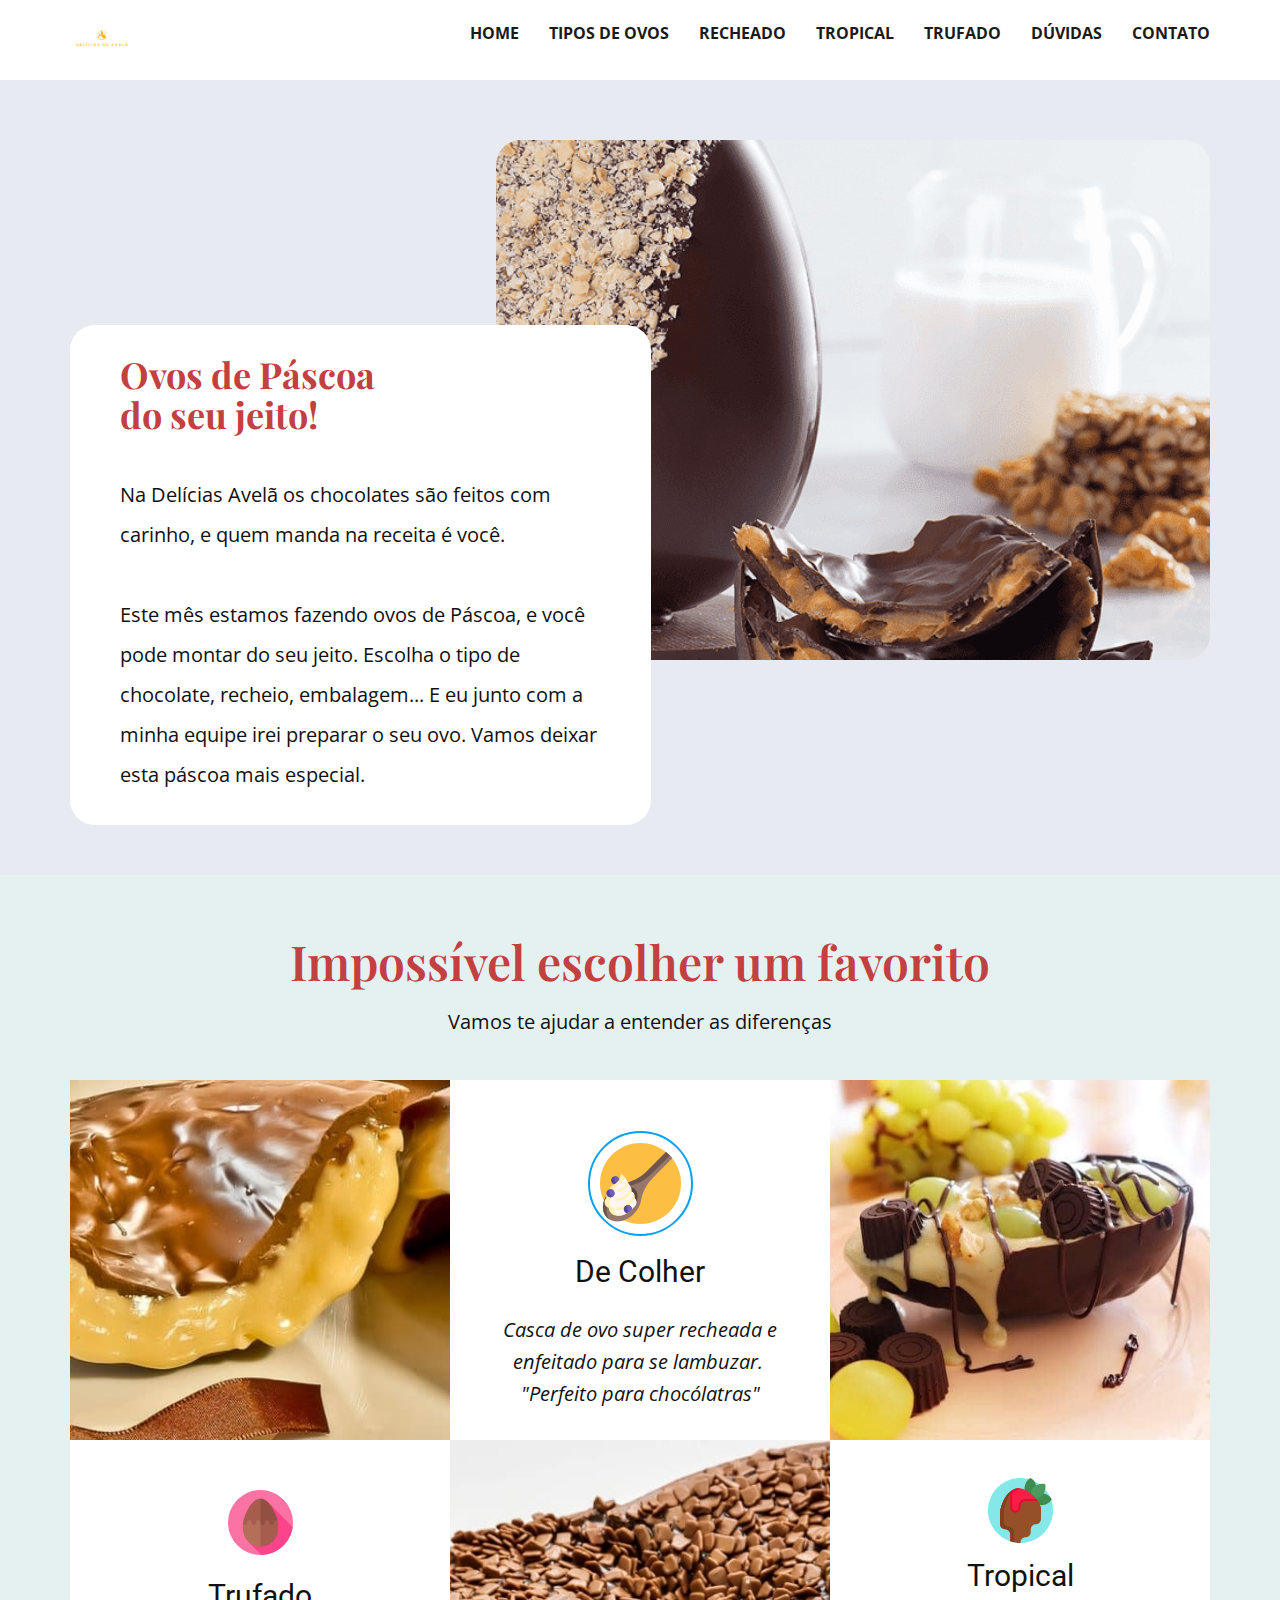
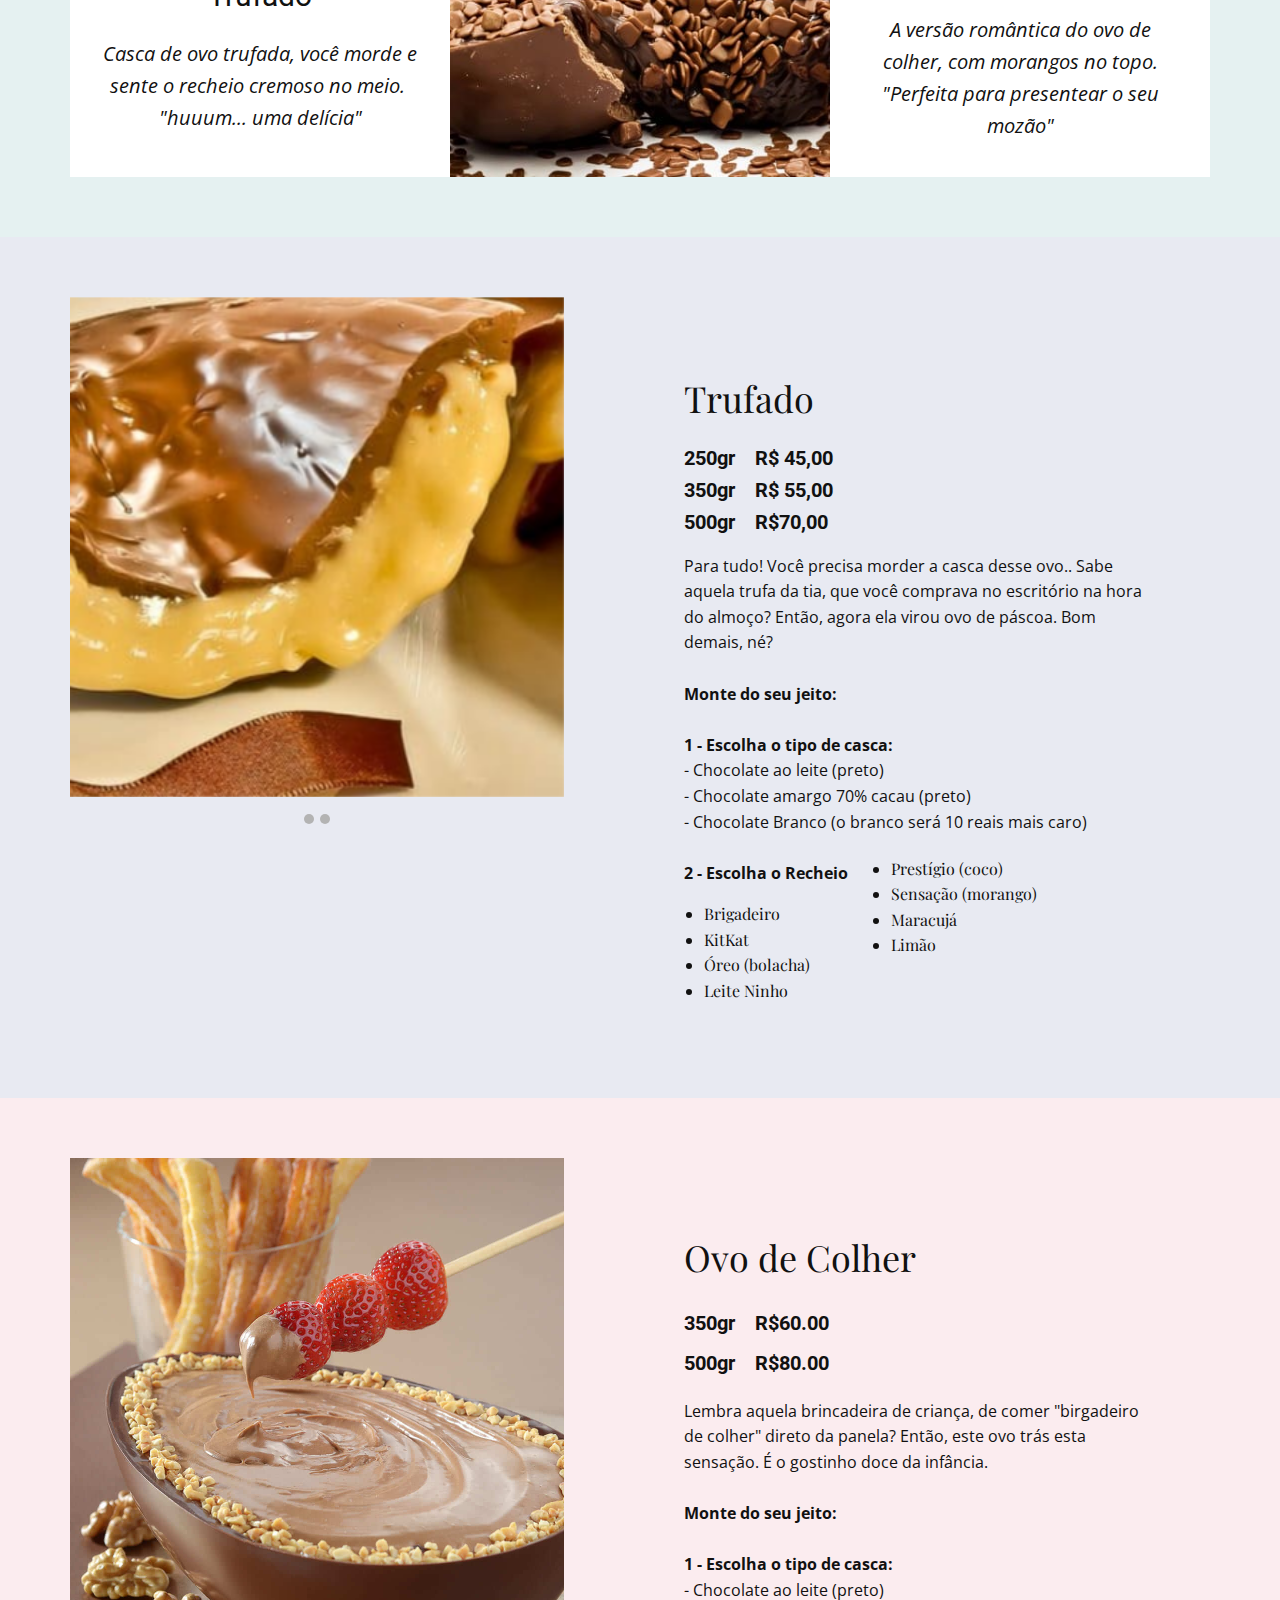
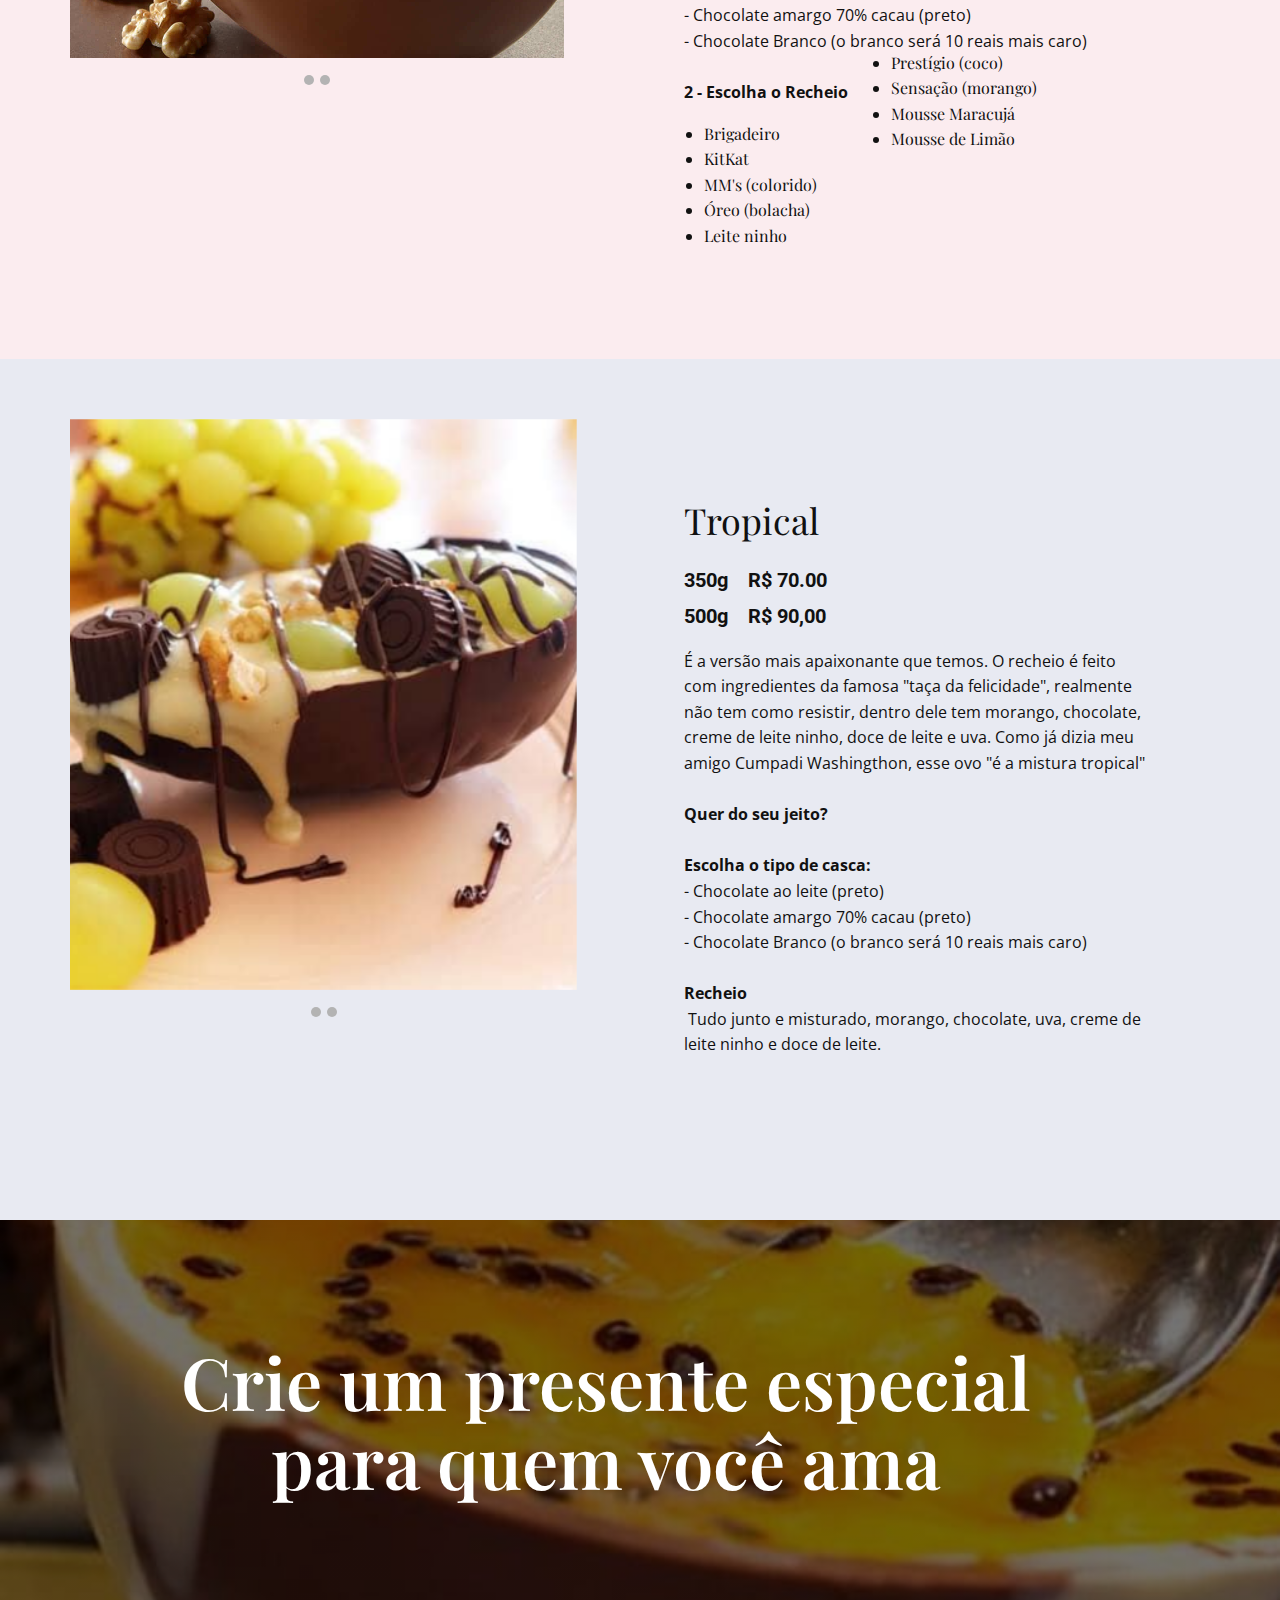
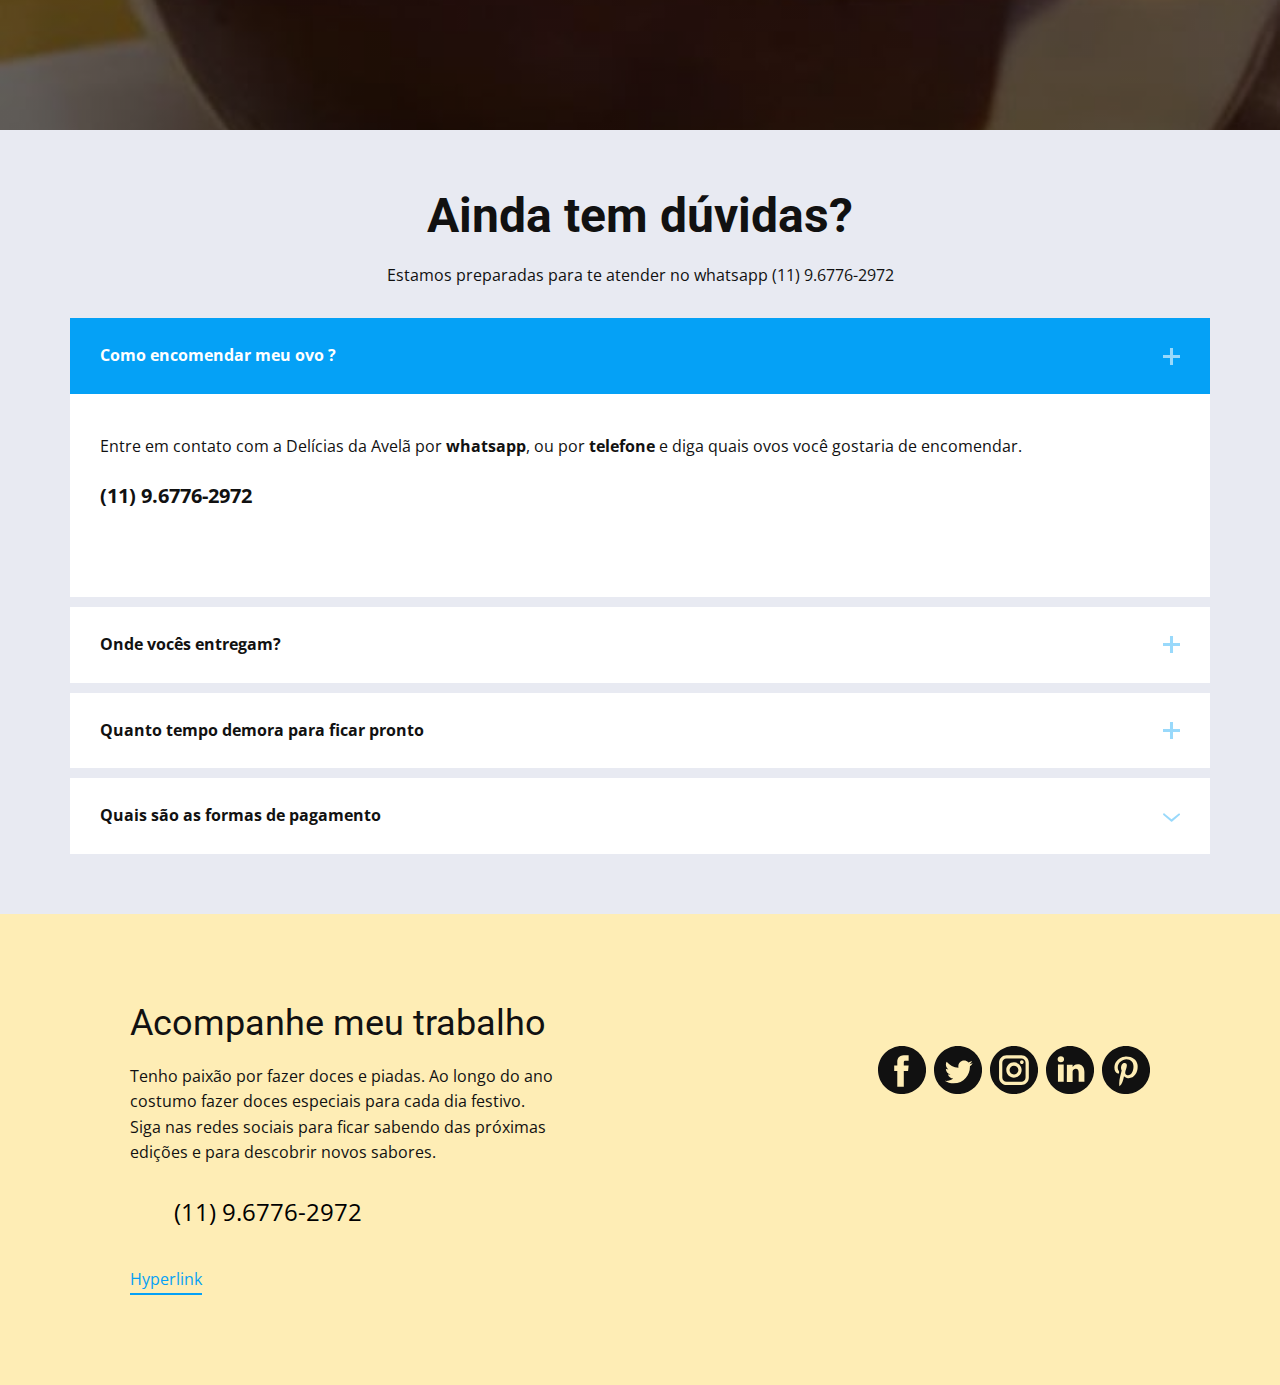
==== index.html @ 68f7bf0a "imagens" ====
<!DOCTYPE html>
<html style="font-size: 16px;">
  <head>
    <meta name="viewport" content="width=device-width, initial-scale=1.0">
    <meta charset="utf-8">
    <meta name="keywords" content="Ovos de Páscoa">
    <meta name="description" content="">
    <meta name="page_type" content="np-template-header-footer-from-plugin">
    <title>Delícias da Avelã - Rosana Avelino</title>
    <link rel="stylesheet" href="nicepage.css" media="screen">
<link rel="stylesheet" href="Page-2.css" media="screen">
    <script class="u-script" type="text/javascript" src="jquery-1.9.1.min.js" defer=""></script>
    <script class="u-script" type="text/javascript" src="nicepage.js" defer=""></script>
    <meta name="generator" content="Nicepage 3.9.0, nicepage.com">
    
    
    
    
    
    
    <link id="u-theme-google-font" rel="stylesheet" href="https://fonts.googleapis.com/css?family=Roboto:100,100i,300,300i,400,400i,500,500i,700,700i,900,900i|Open+Sans:300,300i,400,400i,600,600i,700,700i,800,800i">
    <link id="u-page-google-font" rel="stylesheet" href="https://fonts.googleapis.com/css?family=Playfair+Display:400,400i,500,500i,600,600i,700,700i,800,800i,900,900i">
    
    
    
    
    
    
    
    
    
    <script type="application/ld+json">{
		"@context": "http://schema.org",
		"@type": "Organization",
		"name": "",
		"url": "index.html",
		"logo": "images/default-logo.png"
}</script>
    <meta property="og:title" content="Page 2">
    <meta property="og:type" content="website">
    <meta name="theme-color" content="#05a1f6">
    <link rel="canonical" href="index.html">
    <meta property="og:url" content="index.html">
  </head>
  <body data-home-page="https://website280989.nicepage.io/Page-2.html?version=068de84b-036d-4736-8f55-97acf1b726a1" data-home-page-title="Page 2" class="u-body"><header class="u-clearfix u-header u-header" id="sec-fe09"><div class="u-clearfix u-sheet u-valign-middle u-sheet-1">
        <a href="https://thaisavelino.github.io/DeliciasAvela/index.html" class="u-image u-logo u-image-1">
          <img src="images/default-logo.png" class="u-logo-image u-logo-image-1">
        </a>
        <nav class="u-menu u-menu-dropdown u-offcanvas u-menu-1">
          <div class="menu-collapse" style="font-size: 1rem; letter-spacing: 0px; font-weight: 700; text-transform: uppercase;">
            <a class="u-border-2 u-border-active-black u-border-hover-palette-1-base u-border-no-left u-border-no-right u-border-no-top u-button-style u-custom-left-right-menu-spacing u-custom-padding-bottom u-custom-top-bottom-menu-spacing u-nav-link u-text-active-black u-text-grey-90 u-text-hover-grey-90" href="#">
              <svg><use xlink:href="#menu-hamburger"></use></svg>
              <svg version="1.1" xmlns="http://www.w3.org/2000/svg" xmlns:xlink="http://www.w3.org/1999/xlink"><defs><symbol id="menu-hamburger" viewBox="0 0 16 16" style="width: 16px; height: 16px;"><rect y="1" width="16" height="2"></rect><rect y="7" width="16" height="2"></rect><rect y="13" width="16" height="2"></rect>
</symbol>
</defs></svg>
            </a>
          </div>
          <div class="u-custom-menu u-nav-container">
            <ul class="u-nav u-spacing-30 u-unstyled u-nav-1"><li class="u-nav-item"><a class="u-border-2 u-border-active-black u-border-hover-palette-1-base u-border-no-left u-border-no-right u-border-no-top u-button-style u-nav-link u-text-active-black u-text-grey-90 u-text-hover-grey-90" href="home.html" style="padding: 10px 0px;">Home</a>
</li><li class="u-nav-item"><a class="u-border-2 u-border-active-black u-border-hover-palette-1-base u-border-no-left u-border-no-right u-border-no-top u-button-style u-nav-link u-text-active-black u-text-grey-90 u-text-hover-grey-90" href="Page-13.html" style="padding: 10px 0px;">Tipos de ovos</a>
</li><li class="u-nav-item"><a class="u-border-2 u-border-active-black u-border-hover-palette-1-base u-border-no-left u-border-no-right u-border-no-top u-button-style u-nav-link u-text-active-black u-text-grey-90 u-text-hover-grey-90" href="Page-14.html" style="padding: 10px 0px;">Recheado</a>
</li><li class="u-nav-item"><a class="u-border-2 u-border-active-black u-border-hover-palette-1-base u-border-no-left u-border-no-right u-border-no-top u-button-style u-nav-link u-text-active-black u-text-grey-90 u-text-hover-grey-90" href="Page-15.html" style="padding: 10px 0px;">Tropical</a>
</li><li class="u-nav-item"><a class="u-border-2 u-border-active-black u-border-hover-palette-1-base u-border-no-left u-border-no-right u-border-no-top u-button-style u-nav-link u-text-active-black u-text-grey-90 u-text-hover-grey-90" href="Page-16.html" style="padding: 10px 0px;">Trufado</a>
</li><li class="u-nav-item"><a class="u-border-2 u-border-active-black u-border-hover-palette-1-base u-border-no-left u-border-no-right u-border-no-top u-button-style u-nav-link u-text-active-black u-text-grey-90 u-text-hover-grey-90" href="Page-17.html" style="padding: 10px 0px;">Dúvidas</a>
</li><li class="u-nav-item"><a class="u-border-2 u-border-active-black u-border-hover-palette-1-base u-border-no-left u-border-no-right u-border-no-top u-button-style u-nav-link u-text-active-black u-text-grey-90 u-text-hover-grey-90" href="Page-18.html" style="padding: 10px 0px;">Contato</a>
</li></ul>
          </div>
          <div class="u-custom-menu u-nav-container-collapse">
            <div class="u-black u-container-style u-inner-container-layout u-opacity u-opacity-95 u-sidenav">
              <div class="u-sidenav-overflow">
                <div class="u-menu-close"></div>
                <ul class="u-align-center u-nav u-popupmenu-items u-unstyled u-nav-2"><li class="u-nav-item"><a class="u-button-style u-nav-link" href="home.html" style="padding: 10px 0px;">Home</a>
</li><li class="u-nav-item"><a class="u-button-style u-nav-link" href="Page-13.html" style="padding: 10px 0px;">Tipos de ovos</a>
</li><li class="u-nav-item"><a class="u-button-style u-nav-link" href="Page-14.html" style="padding: 10px 0px;">Recheado</a>
</li><li class="u-nav-item"><a class="u-button-style u-nav-link" href="Page-15.html" style="padding: 10px 0px;">Tropical</a>
</li><li class="u-nav-item"><a class="u-button-style u-nav-link" href="Page-16.html" style="padding: 10px 0px;">Trufado</a>
</li><li class="u-nav-item"><a class="u-button-style u-nav-link" href="Page-17.html" style="padding: 10px 0px;">Dúvidas</a>
</li><li class="u-nav-item"><a class="u-button-style u-nav-link" href="Page-18.html" style="padding: 10px 0px;">Contato</a>
</li></ul>
              </div>
            </div>
            <div class="u-black u-menu-overlay u-opacity u-opacity-70"></div>
          </div>
        </nav>
      </div></header>
    <section class="u-clearfix u-custom-color-13 u-section-1" id="carousel_091f">
      <div class="u-clearfix u-sheet u-valign-middle-lg u-valign-middle-sm u-valign-middle-xs u-sheet-1">
        <img alt="" class="u-image u-image-round u-radius-25 u-image-1" data-image-width="780" data-image-height="450" src="images/Ovo-Pe-de-Moleque_1000x1000-1-780x450.png">
        <div class="u-container-style u-group u-radius-25 u-shape-round u-white u-group-1">
          <div class="u-container-layout u-valign-top u-container-layout-1">
            <h2 class="u-custom-font u-font-playfair-display u-text u-text-custom-color-16 u-text-1" spellcheck="true">Ovos de Páscoa&nbsp;<br>do seu jeito!
            </h2>
            <p class="u-text u-text-2" spellcheck="true">Na Delícias Avelã os chocolates são feitos com carinho, e quem manda na receita é você.<br>
              <br>Este mês estamos fazendo ovos de Páscoa, e você pode montar do seu jeito. Escolha o tipo de chocolate, recheio, embalagem... E eu junto com a minha equipe irei preparar o seu ovo. Vamos deixar esta páscoa mais especial.
            </p>
          </div>
        </div>
      </div>
    </section>
    <section class="u-align-center-xs u-clearfix u-custom-color-15 u-section-2" id="sec-e256">
      <div class="u-clearfix u-sheet u-sheet-1">
        <h1 class="u-align-center u-custom-font u-font-playfair-display u-text u-text-custom-color-9 u-text-1">Impossível escolher um favorito</h1>
        <p class="u-align-center u-text u-text-2">Vamos te ajudar a entender as diferenças</p>
        <div class="u-clearfix u-expanded-width u-gutter-0 u-layout-wrap u-layout-wrap-1">
          <div class="u-gutter-0 u-layout">
            <div class="u-layout-col">
              <div class="u-size-30">
                <div class="u-layout-row">
                  <div class="u-align-center u-container-style u-image u-layout-cell u-left-cell u-size-20 u-image-1" data-image-width="623" data-image-height="350">
                    <div class="u-container-layout u-valign-middle u-container-layout-1"></div>
                  </div>
                  <div class="u-container-style u-layout-cell u-size-20 u-white u-layout-cell-2">
                    <div class="u-container-layout u-container-layout-2"><span class="u-border-2 u-border-palette-1-base u-icon u-icon-circle u-spacing-10 u-text-palette-1-base u-icon-1"><svg class="u-svg-link" preserveAspectRatio="xMidYMin slice" viewBox="0 0 512 512" style=""><use xlink:href="#svg-6360"></use></svg><svg class="u-svg-content" id="svg-6360"><g id="surface1"><path d="M 512 256 C 512 397.386719 397.386719 512 256 512 C 114.613281 512 0 397.386719 0 256 C 0 114.613281 114.613281 0 256 0 C 397.386719 0 512 114.613281 512 256 Z M 512 256 " style=" stroke:none;fill-rule:nonzero;fill:rgb(99.215686%,74.901961%,26.27451%);fill-opacity:1;"></path><path d="M 334.402344 219.195312 C 295.191406 258.40625 268.425781 308.652344 259.441406 363.375 C 254.605469 392.832031 239.15625 423.335938 213.90625 448.585938 C 160.839844 501.652344 84.582031 511.429688 43.574219 470.425781 C 2.570312 429.417969 12.347656 353.160156 65.414062 300.09375 C 90.664062 274.84375 121.167969 259.394531 150.625 254.558594 C 205.347656 245.574219 255.59375 218.8125 294.804688 179.597656 L 417.210938 57.191406 C 426.015625 64.261719 434.046875 71.507812 441.789062 79.710938 C 446.878906 85.109375 451.976562 91.179688 456.625 96.972656 Z M 334.402344 219.195312 " style=" stroke:none;fill-rule:nonzero;fill:rgb(58.431373%,46.666667%,42.352941%);fill-opacity:1;"></path><path d="M 58.457031 482.210938 C 53.113281 478.898438 48.128906 474.976562 43.574219 470.425781 C 2.570312 429.417969 12.347656 353.160156 65.414062 300.09375 C 90.664062 274.84375 121.167969 259.394531 150.625 254.558594 C 205.347656 245.574219 255.59375 218.808594 294.804688 179.597656 L 417.246094 57.152344 C 425.925781 64.121094 434.164062 71.566406 441.789062 79.710938 L 325.109375 196.390625 C 285.003906 236.496094 233.613281 263.867188 177.644531 273.058594 C 147.515625 278.003906 116.316406 293.804688 90.488281 319.632812 C 40.898438 369.222656 28.28125 438.609375 58.457031 482.210938 Z M 58.457031 482.210938 " style=" stroke:none;fill-rule:nonzero;fill:rgb(43.921569%,33.333333%,29.803922%);fill-opacity:1;"></path><path d="M 198.503906 421.5625 C 156.792969 463.273438 99.234375 473.34375 69.945312 444.054688 C 40.65625 414.765625 50.726562 357.207031 92.4375 315.496094 C 134.152344 273.78125 191.710938 263.710938 221 293 C 250.289062 322.289062 240.21875 379.847656 198.503906 421.5625 Z M 198.503906 421.5625 " style=" stroke:none;fill-rule:nonzero;fill:rgb(35.294118%,26.666667%,23.921569%);fill-opacity:1;"></path><path d="M 122.292969 235.855469 C 122.292969 250.292969 110.585938 262 96.144531 262 C 81.707031 262 70 250.292969 70 235.855469 C 70 221.414062 81.707031 209.707031 96.144531 209.707031 C 110.585938 209.707031 122.292969 221.414062 122.292969 235.855469 Z M 122.292969 235.855469 " style=" stroke:none;fill-rule:nonzero;fill:rgb(32.941176%,27.45098%,60.784314%);fill-opacity:1;"></path><path d="M 122.292969 235.855469 C 122.292969 242.46875 119.816406 248.492188 115.765625 253.097656 C 115.65625 253.097656 115.550781 253.113281 115.441406 253.113281 C 101 253.113281 89.292969 241.40625 89.292969 226.96875 C 89.292969 220.351562 91.769531 214.328125 95.820312 209.722656 C 95.929688 209.722656 96.035156 209.707031 96.144531 209.707031 C 110.585938 209.707031 122.292969 221.414062 122.292969 235.855469 Z M 122.292969 235.855469 " style=" stroke:none;fill-rule:nonzero;fill:rgb(43.137255%,38.039216%,70.980392%);fill-opacity:1;"></path><path d="M 211.886719 406.257812 C 207.867188 411.527344 203.410156 416.65625 198.503906 421.558594 C 156.792969 463.273438 99.234375 473.34375 69.945312 444.054688 C 60.722656 434.835938 55.410156 422.808594 53.753906 409.359375 C 39.339844 404.296875 29 390.570312 29 374.425781 C 29 363.882812 33.414062 354.371094 40.488281 347.628906 C 39.554688 344.558594 39.050781 341.304688 39.050781 337.929688 C 39.050781 324.0625 47.519531 312.179688 59.566406 307.160156 C 58.328125 299.824219 59.113281 291.121094 62.671875 285.15625 C 79.929688 256.242188 125.453125 255.835938 129.535156 206.808594 C 130.082031 200.242188 137.957031 197.0625 142.847656 201.472656 C 162.914062 219.554688 181.183594 259.34375 196.59375 285.15625 C 200.167969 291.152344 200.945312 299.902344 199.683594 307.261719 C 211.597656 312.339844 219.949219 324.15625 219.949219 337.929688 C 219.949219 341.304688 219.445312 344.558594 218.511719 347.628906 C 225.585938 354.371094 230 363.882812 230 374.425781 C 230 387.964844 222.730469 399.800781 211.886719 406.257812 Z M 211.886719 406.257812 " style=" stroke:none;fill-rule:nonzero;fill:rgb(100%,94.901961%,70.588235%);fill-opacity:1;"></path><path d="M 230 374.425781 C 230 386.492188 224.222656 397.207031 215.285156 403.96875 C 212.816406 405.835938 210.585938 407.988281 208.625 410.386719 C 205.492188 414.210938 202.121094 417.945312 198.503906 421.558594 C 177.804688 442.261719 153.199219 455.164062 130.082031 459.335938 C 118.882812 457.023438 108.875 451.984375 100.945312 444.054688 C 91.722656 434.835938 86.410156 422.808594 84.753906 409.359375 C 70.339844 404.296875 60 390.570312 60 374.425781 C 60 363.882812 64.414062 354.371094 71.488281 347.628906 C 70.554688 344.558594 70.050781 341.304688 70.050781 337.929688 C 70.050781 324.0625 78.519531 312.179688 90.566406 307.160156 C 89.328125 299.824219 90.113281 291.121094 93.671875 285.15625 C 109.28125 259.007812 148.003906 256.171875 158.285156 219.601562 C 163.144531 226.5 167.867188 234.203125 172.441406 242.109375 C 162.699219 272.105469 139.949219 293.191406 113.5 293.191406 C 109.0625 293.191406 105.523438 297.046875 106.050781 301.589844 C 106.492188 305.382812 109.871094 308.203125 113.6875 308.191406 C 135.085938 308.132812 155.066406 297.636719 169.972656 278.628906 C 174.648438 272.660156 178.640625 266.066406 181.914062 259.003906 C 186.554688 267.441406 191.007812 275.628906 195.246094 282.871094 C 181.011719 322.703125 144.660156 351.097656 102.167969 351.097656 C 97.960938 351.097656 94.566406 354.558594 94.667969 358.785156 C 94.769531 362.914062 98.371094 366.109375 102.5 366.097656 C 143.976562 365.972656 180.335938 342.515625 200.328125 307.566406 C 205.257812 309.796875 209.558594 313.171875 212.859375 317.378906 C 196.214844 374.402344 152.09375 413.265625 106.132812 407.359375 C 101.722656 406.796875 97.71875 410.175781 97.675781 414.761719 C 97.636719 418.601562 100.675781 421.792969 104.480469 422.273438 C 134.347656 426.019531 164.210938 414.414062 188.59375 389.574219 C 201.367188 376.558594 211.839844 360.691406 219.570312 342.9375 C 219.328125 344.542969 218.972656 346.109375 218.511719 347.632812 C 225.585938 354.371094 230 363.882812 230 374.425781 Z M 230 374.425781 " style=" stroke:none;fill-rule:nonzero;fill:rgb(100%,96.078431%,96.078431%);fill-opacity:1;"></path><path d="M 92.292969 318.144531 C 92.292969 332.585938 80.585938 344.292969 66.144531 344.292969 C 51.707031 344.292969 40 332.585938 40 318.144531 C 40 303.707031 51.707031 292 66.144531 292 C 80.585938 292 92.292969 303.707031 92.292969 318.144531 Z M 176.144531 392 C 161.707031 392 150 403.707031 150 418.144531 C 150 430.613281 158.730469 441.035156 170.410156 443.652344 C 180.203125 437.742188 189.707031 430.359375 198.507812 421.5625 C 199.792969 420.273438 201.050781 418.96875 202.28125 417.652344 C 202.015625 403.441406 190.421875 392 176.144531 392 Z M 176.144531 392 " style=" stroke:none;fill-rule:nonzero;fill:rgb(32.941176%,27.45098%,60.784314%);fill-opacity:1;"></path><path d="M 92.292969 318.144531 C 92.292969 324.761719 89.816406 330.785156 85.765625 335.390625 C 85.65625 335.390625 85.550781 335.40625 85.441406 335.40625 C 71 335.40625 59.292969 323.699219 59.292969 309.261719 C 59.292969 302.644531 61.769531 296.621094 65.820312 292.015625 C 65.929688 292.015625 66.035156 292 66.144531 292 C 80.585938 292 92.292969 303.707031 92.292969 318.144531 Z M 176.144531 392 C 176.035156 392 175.929688 392.015625 175.820312 392.015625 C 171.769531 396.621094 169.292969 402.644531 169.292969 409.261719 C 169.292969 420.089844 175.878906 429.378906 185.257812 433.347656 C 189.808594 429.753906 194.238281 425.824219 198.503906 421.558594 C 199.792969 420.273438 201.050781 418.96875 202.277344 417.652344 C 202.015625 403.441406 190.421875 392 176.144531 392 Z M 176.144531 392 " style=" stroke:none;fill-rule:nonzero;fill:rgb(43.137255%,38.039216%,70.980392%);fill-opacity:1;"></path>
</g></svg>
                    
                    
                  </span>
                      <h3 class="u-align-center u-text u-text-3" spellcheck="false">De Colher</h3>
                      <p class="u-align-center u-text u-text-4" spellcheck="true">Casca de ovo super recheada e enfeitado para se lambuzar.&nbsp;<br>"Perfeito para chocólatras"
                      </p>
                    </div>
                  </div>
                  <div class="u-align-center u-container-style u-image u-layout-cell u-right-cell u-size-20 u-image-2" data-image-width="678" data-image-height="452">
                    <div class="u-container-layout u-valign-middle u-container-layout-3"></div>
                  </div>
                </div>
              </div>
              <div class="u-size-30">
                <div class="u-layout-row">
                  <div class="u-container-style u-layout-cell u-left-cell u-size-20 u-white u-layout-cell-4">
                    <div class="u-container-layout u-container-layout-4"><span class="u-icon u-icon-circle u-icon-2"><svg class="u-svg-link" preserveAspectRatio="xMidYMin slice" viewBox="0 0 512 512" style=""><use xlink:href="#svg-8ae0"></use></svg><svg class="u-svg-content" id="svg-8ae0"><g><circle cx="256" cy="256" fill="#fb72a4" r="256"></circle><path d="m312.762 94.034-142.423 142.423 78.891 78.891-90.731 90.731 105.774 105.774c125.807-3.996 228.692-98.753 245.35-220.958z" fill="#fb448b"></path><path d="m256 66.002-138.434 198.324c-.663 5.684-1.118 11.386-1.358 17.12-4.59 109.706 67.601 164.555 139.792 164.554l63.824-190z" fill="#b46e5a"></path><path d="m255.976 66.002 134.334 174.187c3.001 13.531 4.877 27.354 5.459 41.258 4.589 109.705-67.602 164.554-139.793 164.553z" fill="#a65d4e"></path><path d="m136.91 193.496c-9.828 22.588-16.497 46.436-19.343 70.832 2.749 6.064 8.841 10.29 15.933 10.29 9.665 0 17.5-7.835 17.5-17.5v-4.059c0-9.665 7.835-17.5 17.5-17.5s17.5 7.835 17.5 17.5v4.059c0 9.665 7.835 17.5 17.5 17.5s17.5-7.835 17.5-17.5v-4.059c0-9.665 7.835-17.5 17.5-17.5s17.5 7.835 17.5 17.5l37-89.824-37-97.233c-40.882-.335-81.805 41.794-119.09 127.494z" fill="#a65d4e"></path><path d="m360.976 257.118v-3.529-.529c0-9.665 7.835-17.5 17.5-17.5 4.57 0 8.718 1.766 11.835 4.635-3.548-15.985-8.686-31.623-15.245-46.698-37.285-85.7-78.208-127.83-119.09-127.494v187.586 3.529c0 9.665 7.835 17.5 17.5 17.5s17.5-7.835 17.5-17.5v-3.529-.529c0-9.665 7.835-17.5 17.5-17.5s17.5 7.835 17.5 17.5v.529 3.529c0 9.665 7.835 17.5 17.5 17.5s17.5-7.835 17.5-17.5z" fill="#915041"></path>
</g></svg>
                    
                    
                  </span>
                      <h3 class="u-align-center u-text u-text-5" spellcheck="false">Trufado</h3>
                      <p class="u-align-center u-text u-text-6" spellcheck="false">Casca de ovo trufada, você morde e sente o recheio cremoso no meio.&nbsp;<br>"huuum... uma delícia"
                      </p>
                    </div>
                  </div>
                  <div class="u-align-center u-container-style u-image u-layout-cell u-size-20 u-image-3" data-image-width="640" data-image-height="360">
                    <div class="u-container-layout u-valign-middle u-container-layout-5"></div>
                  </div>
                  <div class="u-container-style u-layout-cell u-right-cell u-size-20 u-white u-layout-cell-6">
                    <div class="u-container-layout u-container-layout-6"><span class="u-align-center u-icon u-icon-circle u-icon-3"><svg class="u-svg-link" preserveAspectRatio="xMidYMin slice" viewBox="0 0 512 512" style=""><use xlink:href="#svg-82c7"></use></svg><svg class="u-svg-content" id="svg-82c7"><path d="m512 256c0 141.386719-114.613281 256-256 256s-256-114.613281-256-256 114.613281-256 256-256 256 114.613281 256 256zm0 0" fill="#85e8e8"></path><path d="m335.078125 0c-28.148437 16.289062-47.097656 46.703125-47.097656 81.5625s18.949219 65.273438 47.097656 81.5625c28.144531-16.289062 47.097656-46.703125 47.097656-81.5625s-18.953125-65.273438-47.097656-81.5625zm0 0" fill="#3f8c50"></path><path d="m502.722656 167.644531c-16.289062 28.148438-46.703125 47.097657-81.5625 47.097657s-65.273437-18.949219-81.5625-47.097657c16.289063-28.144531 46.703125-47.097656 81.5625-47.097656s65.273438 18.953125 81.5625 47.097656zm0 0" fill="#3f8c50"></path><path d="m450.425781 47.777344c-31.421875-8.382813-66.328125-.277344-90.980469 24.371094-24.648437 24.648437-32.753906 59.554687-24.367187 90.976562 31.417969 8.386719 66.328125.277344 90.976563-24.371094 24.648437-24.648437 32.753906-59.554687 24.371093-90.976562zm0 0" fill="#4b9b5f"></path><path d="m383.519531 330.898438c-59.707031 59.707031-200.863281 104.0625-260.570312 44.355468-59.703125-59.707031-15.351563-200.863281 44.355469-260.570312 59.707031-59.703125 130.511718-33.707032 190.21875 26 59.703124 59.703125 85.703124 130.507812 25.996093 190.214844zm0 0" fill="#f91e43"></path><path d="m155.65625 375.253906c-59.707031-59.707031-15.351562-200.863281 44.355469-260.570312 18.675781-18.675782 38.433593-28.964844 58.601562-32.460938-31.355469-5.125-62.613281 3.765625-91.308593 32.460938-59.707032 59.707031-104.0625 200.863281-44.355469 260.570312 23.417969 23.414063 59.367187 30.820313 98.015625 27.574219-25.738282-2.402344-48.683594-10.949219-65.308594-27.574219zm0 0" fill="#e20a39"></path><path d="m122.949219 375.253906c59.707031 59.703125 200.863281 15.351563 260.570312-44.355468 51.519531-51.519532 39.21875-111.304688-3.480469-165.089844-1.003906-.054688-2.007812-.082032-3.019531-.082032h-80.675781c-30.515625 0-55.339844 25.066407-55.339844 55.882813v10.136719c0 14.273437-11.367187 25.886718-25.335937 25.886718-6.730469 0-13.074219-2.667968-17.855469-7.507812-4.832031-4.898438-7.496094-11.425781-7.496094-18.378906v-85.417969c0-14.460937-5.449218-28.179687-15.34375-38.632813l-.078125-.082031c-2.546875 2.210938-5.082031 4.558594-7.589843 7.070313-59.707032 59.707031-104.0625 200.863281-44.355469 260.570312zm0 0" fill="#e20a39"></path><path d="m377.019531 180.726562h-80.675781c-22.28125 0-40.335938 18.304688-40.335938 40.882813v10.136719c0 22.578125-18.066406 40.886718-40.339843 40.886718-11.140625 0-21.226563-4.582031-28.53125-11.972656-7.304688-7.402344-11.816407-17.628906-11.816407-28.914062v-85.417969c0-11-4.285156-20.976563-11.242187-28.324219-38.265625 40.523438-69.433594 113.929688-69.433594 176.058594v68.609375c0 22.578125 18.066407 40.882813 40.335938 40.882813 11.144531 0 21.230469 4.578124 28.53125 11.972656 7.296875 7.402344 11.808593 17.617187 11.808593 28.910156v54.574219c25.367188 8.417969 52.488282 12.988281 80.679688 12.988281h.007812v-5.046875c0-22.578125 18.054688-40.882813 40.335938-40.882813 11.144531 0 21.21875-4.578124 28.519531-11.96875 7.308594-7.40625 11.820313-17.621093 11.820313-28.914062v-19.777344c0-22.578125 18.054687-40.882812 40.335937-40.882812 11.144531 0 21.226563-4.578125 28.519531-11.972656 7.304688-7.402344 11.820313-17.617188 11.820313-28.910157v-67.496093c0-24.050782-8.90625-48.417969-24.105469-71.976563-4.960937-2.214844-10.453125-3.445313-16.234375-3.445313zm0 0" fill="#965028"></path><path d="m164.980469 383.554688c-22.273438 0-40.335938-18.304688-40.335938-40.882813v-68.605469c0-48.964844 19.359375-104.914062 46.292969-146.269531-1.808594-3.601563-4.125-6.902344-6.859375-9.789063-38.265625 40.519532-69.433594 113.925782-69.433594 176.058594v68.609375c0 22.578125 18.0625 40.882813 40.335938 40.882813 11.140625 0 21.226562 4.578125 28.53125 11.96875 7.292969 7.402344 11.808593 17.617187 11.808593 28.914062v54.574219c9.753907 3.234375 19.765626 5.90625 30 7.960937v-82.535156c0-11.296875-4.515624-21.511718-11.808593-28.914062-7.304688-7.390625-17.390625-11.972656-28.53125-11.972656zm0 0" fill="#823f1e"></path></svg>
                    
                    
                  </span>
                      <h3 class="u-align-center u-text u-text-7" spellcheck="false">Tropical</h3>
                      <p class="u-align-center u-text u-text-8" spellcheck="true">A versão romântica do ovo de colher, com morangos no topo.<br>"Perfeita para presentear o seu mozão"
                      </p>
                    </div>
                  </div>
                </div>
              </div>
            </div>
          </div>
        </div>
      </div>
    </section>
    <section class="u-clearfix u-custom-color-13 u-section-3" id="carousel_991a">
      <div class="u-clearfix u-sheet u-sheet-1">
        <div id="carousel-27b6" data-interval="5000" data-u-ride="carousel" class="u-carousel u-expanded-width-xs u-slider u-slider-1">
          <ol class="u-absolute-hcenter u-carousel-indicators u-carousel-indicators-1">
            <li data-u-target="#carousel-27b6" class="u-active u-grey-30 u-shape-circle" data-u-slide-to="0" style="height: 10px; width: 10px;"></li>
            <li data-u-target="#carousel-27b6" class="u-grey-30 u-shape-circle" data-u-slide-to="1" style="height: 10px; width: 10px;"></li>
          </ol>
          <div class="u-carousel-inner" role="listbox">
            <div class="u-active u-carousel-item u-container-style u-image u-slide u-image-1" data-image-width="623" data-image-height="350">
              <div class="u-container-layout u-container-layout-1"></div>
            </div>
            <div class="u-carousel-item u-container-style u-image u-slide u-image-2" data-image-width="620" data-image-height="372">
              <div class="u-container-layout u-container-layout-2"></div>
            </div>
          </div>
          <a class="u-absolute-vcenter u-carousel-control u-carousel-control-prev u-hidden u-text-grey-30 u-carousel-control-1" href="#carousel-27b6" role="button" data-u-slide="prev">
            <span aria-hidden="true">
              <svg viewBox="0 0 477.175 477.175"><path d="M145.188,238.575l215.5-215.5c5.3-5.3,5.3-13.8,0-19.1s-13.8-5.3-19.1,0l-225.1,225.1c-5.3,5.3-5.3,13.8,0,19.1l225.1,225
                    c2.6,2.6,6.1,4,9.5,4s6.9-1.3,9.5-4c5.3-5.3,5.3-13.8,0-19.1L145.188,238.575z"></path></svg>
            </span>
            <span class="sr-only">+Previous</span>
          </a>
          <a class="u-absolute-vcenter u-carousel-control u-carousel-control-next u-hidden u-text-grey-30 u-carousel-control-2" href="#carousel-27b6" role="button" data-u-slide="next">
            <span aria-hidden="true">
              <svg viewBox="0 0 477.175 477.175"><path d="M360.731,229.075l-225.1-225.1c-5.3-5.3-13.8-5.3-19.1,0s-5.3,13.8,0,19.1l215.5,215.5l-215.5,215.5
                    c-5.3,5.3-5.3,13.8,0,19.1c2.6,2.6,6.1,4,9.5,4c3.4,0,6.9-1.3,9.5-4l225.1-225.1C365.931,242.875,365.931,234.275,360.731,229.075z"></path></svg>
            </span>
            <span class="sr-only">+Next</span>
          </a>
        </div>
        <div class="u-container-style u-expanded-width-sm u-expanded-width-xs u-group u-group-1">
          <div class="u-container-layout u-container-layout-3">
            <h2 class="u-custom-font u-font-playfair-display u-text u-text-1" spellcheck="false">Trufado</h2>
            <h5 class="u-text u-text-2" spellcheck="false">250gr&nbsp; &nbsp; R$ 45,00<br>350gr&nbsp; &nbsp; R$ 55,00<br>500gr&nbsp; &nbsp; R$70,00
            </h5>
            <p class="u-text u-text-3" spellcheck="false">Para tudo! Você precisa morder a casca desse ovo.. Sabe aquela trufa da tia, que você comprava no escritório na hora do almoço? Então, agora ela virou ovo de páscoa. Bom demais, né?&nbsp;<br>
              <br>
              <span style="font-weight: 700;">Monte do seu jeito:<br>
              </span>
              <br>
              <span style="font-weight: 700;">1 - Escolha o tipo de casca:<br>
              </span>- Chocolate ao leite (preto)<br>- Chocolate amargo 70% cacau (preto)<br>- Chocolate Branco (o branco será 10 reais mais caro)<br>
              <br>
              <span style="font-weight: 700;">2 - Escolha o Recheio</span>
              <br>
            </p>
            <ul class="u-custom-font u-font-playfair-display u-text u-text-4">
              <li>Brigadeiro</li>
              <li>KitKat</li>
              <li>Óreo (bolacha)</li>
              <li>Leite Ninho</li>
            </ul>
            <ul class="u-custom-font u-font-playfair-display u-text u-text-5">
              <li style="">Prestígio (coco)<br>
              </li>
              <li style="">Sensação (morango)</li>
              <li style="">Maracujá</li>
              <li style="">Limão<br>
              </li>
            </ul>
          </div>
        </div>
      </div>
    </section>
    <section class="u-clearfix u-custom-color-14 u-section-4" id="sec-cd84">
      <div class="u-clearfix u-sheet u-sheet-1">
        <div id="carousel-27b6" data-interval="5000" data-u-ride="carousel" class="u-carousel u-expanded-width-xs u-slider u-slider-1">
          <ol class="u-absolute-hcenter u-carousel-indicators u-carousel-indicators-1">
            <li data-u-target="#carousel-27b6" class="u-active u-grey-30 u-shape-circle" data-u-slide-to="0" style="height: 10px; width: 10px;"></li>
            <li data-u-target="#carousel-27b6" class="u-grey-30 u-shape-circle" data-u-slide-to="1" style="height: 10px; width: 10px;"></li>
          </ol>
          <div class="u-carousel-inner" role="listbox">
            <div class="u-active u-carousel-item u-container-style u-image u-slide u-image-1" data-image-width="1000" data-image-height="1000">
              <div class="u-container-layout u-container-layout-1"></div>
            </div>
            <div class="u-carousel-item u-container-style u-image u-slide u-image-2" data-image-width="786" data-image-height="544">
              <div class="u-container-layout u-container-layout-2"></div>
            </div>
          </div>
          <a class="u-absolute-vcenter u-carousel-control u-carousel-control-prev u-hidden u-text-grey-30 u-carousel-control-1" href="#carousel-27b6" role="button" data-u-slide="prev">
            <span aria-hidden="true">
              <svg viewBox="0 0 477.175 477.175"><path d="M145.188,238.575l215.5-215.5c5.3-5.3,5.3-13.8,0-19.1s-13.8-5.3-19.1,0l-225.1,225.1c-5.3,5.3-5.3,13.8,0,19.1l225.1,225
                    c2.6,2.6,6.1,4,9.5,4s6.9-1.3,9.5-4c5.3-5.3,5.3-13.8,0-19.1L145.188,238.575z"></path></svg>
            </span>
            <span class="sr-only">+Previous</span>
          </a>
          <a class="u-absolute-vcenter u-carousel-control u-carousel-control-next u-hidden u-text-grey-30 u-carousel-control-2" href="#carousel-27b6" role="button" data-u-slide="next">
            <span aria-hidden="true">
              <svg viewBox="0 0 477.175 477.175"><path d="M360.731,229.075l-225.1-225.1c-5.3-5.3-13.8-5.3-19.1,0s-5.3,13.8,0,19.1l215.5,215.5l-215.5,215.5
                    c-5.3,5.3-5.3,13.8,0,19.1c2.6,2.6,6.1,4,9.5,4c3.4,0,6.9-1.3,9.5-4l225.1-225.1C365.931,242.875,365.931,234.275,360.731,229.075z"></path></svg>
            </span>
            <span class="sr-only">+Next</span>
          </a>
        </div>
        <div class="u-container-style u-expanded-width-sm u-expanded-width-xs u-group u-group-1">
          <div class="u-container-layout u-container-layout-3">
            <h2 class="u-custom-font u-font-playfair-display u-text u-text-1" spellcheck="false">Ovo de Colher<br>
            </h2>
            <h5 class="u-text u-text-2">350gr&nbsp; &nbsp; R$60.00<br>500gr&nbsp; &nbsp; R$80.00<br>
            </h5>
            <p class="u-text u-text-3" spellcheck="false">Lembra aquela brincadeira de criança, de comer "birgadeiro de colher" direto da panela? Então, este ovo trás esta sensação. É o gostinho doce da infância.<br>
              <br>
              <span style="font-weight: 700;">Monte do seu jeito:<br>
              </span>
              <br>
              <span style="font-weight: 700;">1 - Escolha o tipo de casca:<br>
              </span>- Chocolate ao leite (preto)<br>- Chocolate amargo 70% cacau (preto)<br>- Chocolate Branco (o branco será 10 reais mais caro)<br>
              <br>
              <span style="font-weight: 700;">2 - Escolha o Recheio</span>
              <br>
            </p>
            <ul class="u-custom-font u-font-playfair-display u-text u-text-4">
              <li>Brigadeiro</li>
              <li>KitKat</li>
              <li>MM's (colorido)</li>
              <li>Óreo (bolacha)</li>
              <li>Leite ninho</li>
            </ul>
            <ul class="u-custom-font u-font-playfair-display u-text u-text-5">
              <li>Prestígio (coco)</li>
              <li>Sensação (morango)</li>
              <li style="">Mousse Maracujá</li>
              <li>Mousse de Limão</li>
            </ul>
          </div>
        </div>
      </div>
    </section>
    <section class="u-clearfix u-custom-color-13 u-section-5" id="carousel_18b1">
      <div class="u-clearfix u-sheet u-sheet-1">
        <div id="carousel-27b6" data-interval="5000" data-u-ride="carousel" class="u-carousel u-expanded-width-xs u-slider u-slider-1">
          <ol class="u-absolute-hcenter u-carousel-indicators u-carousel-indicators-1">
            <li data-u-target="#carousel-27b6" class="u-active u-grey-30 u-shape-circle" data-u-slide-to="0" style="height: 10px; width: 10px;"></li>
            <li data-u-target="#carousel-27b6" class="u-grey-30 u-shape-circle" data-u-slide-to="1" style="height: 10px; width: 10px;"></li>
          </ol>
          <div class="u-carousel-inner" role="listbox">
            <div class="u-active u-carousel-item u-container-style u-image u-slide u-image-1" data-image-width="678" data-image-height="452">
              <div class="u-container-layout u-container-layout-1"></div>
            </div>
            <div class="u-carousel-item u-container-style u-image u-slide u-image-2" data-image-width="576" data-image-height="720">
              <div class="u-container-layout u-container-layout-2"></div>
            </div>
          </div>
          <a class="u-absolute-vcenter u-carousel-control u-carousel-control-prev u-hidden u-text-grey-30 u-carousel-control-1" href="#carousel-27b6" role="button" data-u-slide="prev">
            <span aria-hidden="true">
              <svg viewBox="0 0 477.175 477.175"><path d="M145.188,238.575l215.5-215.5c5.3-5.3,5.3-13.8,0-19.1s-13.8-5.3-19.1,0l-225.1,225.1c-5.3,5.3-5.3,13.8,0,19.1l225.1,225
                    c2.6,2.6,6.1,4,9.5,4s6.9-1.3,9.5-4c5.3-5.3,5.3-13.8,0-19.1L145.188,238.575z"></path></svg>
            </span>
            <span class="sr-only">+Previous</span>
          </a>
          <a class="u-absolute-vcenter u-carousel-control u-carousel-control-next u-hidden u-text-grey-30 u-carousel-control-2" href="#carousel-27b6" role="button" data-u-slide="next">
            <span aria-hidden="true">
              <svg viewBox="0 0 477.175 477.175"><path d="M360.731,229.075l-225.1-225.1c-5.3-5.3-13.8-5.3-19.1,0s-5.3,13.8,0,19.1l215.5,215.5l-215.5,215.5
                    c-5.3,5.3-5.3,13.8,0,19.1c2.6,2.6,6.1,4,9.5,4c3.4,0,6.9-1.3,9.5-4l225.1-225.1C365.931,242.875,365.931,234.275,360.731,229.075z"></path></svg>
            </span>
            <span class="sr-only">+Next</span>
          </a>
        </div>
        <div class="u-container-style u-expanded-width-sm u-expanded-width-xs u-group u-group-1">
          <div class="u-container-layout u-container-layout-3">
            <h2 class="u-custom-font u-font-playfair-display u-text u-text-1" spellcheck="false">Tropical<br>
            </h2>
            <h5 class="u-text u-text-2">350g&nbsp; &nbsp; R$ 70.00<br>500g&nbsp; &nbsp; R$ 90,00
            </h5>
            <p class="u-text u-text-3" spellcheck="false">É a versão mais apaixonante que temos. O recheio é feito com ingredientes da famosa "taça da felicidade", realmente não tem como resistir, dentro dele tem morango, chocolate, creme de leite ninho, doce de leite e uva. Como já dizia meu amigo Cumpadi Washingthon, esse ovo "é a mistura tropical"<br>
              <br><b>Quer do seu jeito?</b>
              <br><b>&nbsp;</b>
              <br>
              <span style="font-weight: 700;">Escolha o tipo de casca:<br>
              </span>- Chocolate ao leite (preto)<br>- Chocolate amargo 70% cacau (preto)<br>- Chocolate Branco (o branco será 10 reais mais caro)<br>
              <br>
              <span style="font-weight: 700;">Recheio<br>
              </span>&nbsp;Tudo junto e misturado, morango, chocolate, uva, creme de leite ninho e doce de leite.<br>
            </p>
          </div>
        </div>
      </div>
    </section>
    <section class="u-align-center u-clearfix u-image u-shading u-section-6" src="" data-image-width="786" data-image-height="544" id="sec-a2fd">
      <div class="u-clearfix u-sheet u-sheet-1">
        <h1 class="u-custom-font u-font-playfair-display u-text u-title u-text-1">Crie um presente especial para quem você ama</h1>
      </div>
    </section>
    <section class="u-align-center u-clearfix u-custom-color-13 u-section-7" id="sec-7919">
      <div class="u-clearfix u-sheet u-valign-middle u-sheet-1">
        <h2 class="u-text u-text-1">Ainda tem dúvidas?</h2>
        <p class="u-text u-text-2">Estamos preparadas para te atender no whatsapp (11) 9.6776-2972</p>
        <div class="u-accordion u-expanded-width u-faq u-spacing-10 u-accordion-1">
          <div class="u-accordion-item">
            <a class="active u-accordion-link u-active-palette-1-base u-button-style u-hover-palette-1-base u-white u-accordion-link-1" id="link-accordion-f600" aria-controls="accordion-f600" aria-selected="true">
              <span class="u-accordion-link-text">Como encomendar meu ovo ?</span><span class="u-accordion-link-icon u-icon u-text-palette-1-light-2 u-icon-1"><svg class="u-svg-link" preserveAspectRatio="xMidYMin slice" viewBox="0 0 448 448" style=""><use xlink:href="#svg-fe6a"></use></svg><svg class="u-svg-content" id="svg-fe6a" style=""><path d="m272 184c-4.417969 0-8-3.582031-8-8v-176h-80v176c0 4.417969-3.582031 8-8 8h-176v80h176c4.417969 0 8 3.582031 8 8v176h80v-176c0-4.417969 3.582031-8 8-8h176v-80zm0 0"></path></svg></span>
            </a>
            <div class="u-accordion-active u-accordion-pane u-container-style u-white u-accordion-pane-1" id="accordion-f600" aria-labelledby="link-accordion-f600">
              <div class="u-container-layout u-container-layout-1">
                <div class="fr-view u-clearfix u-rich-text u-text">
                  <p>Entre em contato com a Delícias da Avelã por <span style="font-weight: 700;">whatsapp</span>, ou por <span style="font-weight: 700;">telefone</span> e diga quais ovos você gostaria de encomendar.
                  </p>
                  <p>
                    <span style="font-size: 1.25rem; font-weight: 700;">(11) 9.6776-2972</span>
                  </p>
                  <p>
                    <br>
                  </p>
                </div>
              </div>
            </div>
          </div>
          <div class="u-accordion-item">
            <a class="u-accordion-link u-active-palette-1-base u-button-style u-hover-palette-1-base u-white u-accordion-link-2" id="link-accordion-72f4" aria-controls="accordion-72f4" aria-selected="false">
              <span class="u-accordion-link-text">Onde vocês entregam?</span><span class="u-accordion-link-icon u-icon u-text-palette-1-light-2 u-icon-2"><svg class="u-svg-link" preserveAspectRatio="xMidYMin slice" viewBox="0 0 448 448" style=""><use xlink:href="#svg-85d7"></use></svg><svg class="u-svg-content" id="svg-85d7" style=""><path d="m272 184c-4.417969 0-8-3.582031-8-8v-176h-80v176c0 4.417969-3.582031 8-8 8h-176v80h176c4.417969 0 8 3.582031 8 8v176h80v-176c0-4.417969 3.582031-8 8-8h176v-80zm0 0"></path></svg></span>
            </a>
            <div class="u-accordion-pane u-container-style u-white u-accordion-pane-2" id="accordion-72f4" aria-labelledby="link-accordion-72f4">
              <div class="u-container-layout u-container-layout-2">
                <div class="fr-view u-clearfix u-rich-text u-text">
                  <p>Entregamos em São Paulo - SP</p>
                </div>
              </div>
            </div>
          </div>
          <div class="u-accordion-item">
            <a class="u-accordion-link u-active-palette-1-base u-button-style u-hover-palette-1-base u-white u-accordion-link-3" id="link-accordion-854e" aria-controls="accordion-854e" aria-selected="false">
              <span class="u-accordion-link-text">Quanto tempo demora para ficar pronto</span><span class="u-accordion-link-icon u-icon u-text-palette-1-light-2 u-icon-3"><svg class="u-svg-link" preserveAspectRatio="xMidYMin slice" viewBox="0 0 448 448" style=""><use xlink:href="#svg-7f79"></use></svg><svg class="u-svg-content" id="svg-7f79" style=""><path d="m272 184c-4.417969 0-8-3.582031-8-8v-176h-80v176c0 4.417969-3.582031 8-8 8h-176v80h176c4.417969 0 8 3.582031 8 8v176h80v-176c0-4.417969 3.582031-8 8-8h176v-80zm0 0"></path></svg></span>
            </a>
            <div class="u-accordion-pane u-container-style u-white u-accordion-pane-3" id="accordion-854e" aria-labelledby="link-accordion-854e">
              <div class="u-container-layout u-container-layout-3">
                <div class="fr-view u-clearfix u-rich-text u-text">
                  <p>Depende da quantidade do seu pedido. Me manda uma mensagem e combinamos o melhor dia para você.</p>
                </div>
              </div>
            </div>
          </div>
          <div class="u-accordion-item">
            <a class="u-accordion-link u-active-palette-1-base u-button-style u-hover-palette-1-base u-white u-accordion-link-4" id="link-accordion-a33c" aria-controls="accordion-a33c" aria-selected="false">
              <span class="u-accordion-link-text">Quais são as formas de pagamento</span><span class="u-accordion-link-icon u-icon u-text-palette-1-light-2 u-icon-4"><svg class="u-svg-link" preserveAspectRatio="xMidYMin slice" viewBox="0 0 16 16" style=""><use xlink:href="#svg-b6ef"></use></svg><svg class="u-svg-content" id="svg-b6ef"><path d="M8,10.7L1.6,5.3c-0.4-0.4-1-0.4-1.3,0c-0.4,0.4-0.4,0.9,0,1.3l7.2,6.1c0.1,0.1,0.4,0.2,0.6,0.2s0.4-0.1,0.6-0.2l7.1-6
	c0.4-0.4,0.4-0.9,0-1.3c-0.4-0.4-1-0.4-1.3,0L8,10.7z"></path></svg></span>
            </a>
            <div class="u-accordion-pane u-container-style u-white u-accordion-pane-4" id="accordion-a33c" aria-labelledby="link-accordion-a33c">
              <div class="u-container-layout u-container-layout-4">
                <div class="fr-view u-clearfix u-rich-text u-text">
                  <p>O pagamento pode ser feito da maneira que você preferir. Aceitamos Depósito, Pix, TED, Doc, Cartão de crédito, Débito, Dinheiro, Bitcoin, Ouro...</p>
                </div>
              </div>
            </div>
          </div>
        </div>
      </div>
    </section>
    <section class="u-clearfix u-custom-color-12 u-section-8" id="sec-7013">
      <div class="u-clearfix u-sheet u-valign-middle u-sheet-1">
        <div class="u-clearfix u-expanded-width u-layout-wrap u-layout-wrap-1">
          <div class="u-gutter-0 u-layout">
            <div class="u-layout-row">
              <div class="u-align-center-sm u-align-center-xs u-align-left-lg u-align-left-md u-align-left-xl u-container-style u-layout-cell u-left-cell u-size-30 u-layout-cell-1">
                <div class="u-container-layout u-valign-middle u-container-layout-1">
                  <h2 class="u-text u-text-1" spellcheck="false">Acompanhe meu trabalho</h2>
                  <p class="u-text u-text-2" spellcheck="true">Tenho paixão por fazer doces e piadas. Ao longo do ano costumo fazer doces especiais para cada dia festivo.<br>Siga nas redes sociais para ficar sabendo das próximas edições e para descobrir novos sabores.
                  </p>
                  <a href="#" class="u-active-none u-btn u-button-style u-hover-none u-none u-text-black u-text-hover-palette-2-base u-btn-1"><span class="u-icon u-text-custom-color-5 u-icon-1"><svg class="u-svg-content" style="width: 1em; height: 1em;"><path style="fill:currentColor;" d="M256,0C114.617,0,0,114.617,0,256c0,52.03,15.563,100.414,42.231,140.818L0,512l119.128-39.706  C158.72,497.399,205.639,512,256,512c141.383,0,256-114.617,256-256S397.383,0,256,0z"></path><path style="fill:#FFFFFF;" d="M397.233,335.078V377.6c0.062,15.66-12.606,28.398-28.292,28.469c-0.892,0-1.783-0.035-2.675-0.115  c-43.705-4.74-85.689-19.641-122.571-43.52c-34.313-21.76-63.409-50.803-85.222-85.054c-24.002-36.979-38.938-79.086-43.599-122.898  c-1.412-15.59,10.108-29.378,25.732-30.791c0.847-0.062,1.686-0.106,2.534-0.106h42.611c14.257-0.141,26.412,10.293,28.407,24.382  c1.801,13.612,5.138,26.968,9.94,39.83c3.902,10.364,1.404,22.042-6.391,29.908l-18.035,17.999  c20.215,35.487,49.664,64.874,85.221,85.054l18.035-17.999c7.883-7.786,19.588-10.275,29.97-6.382  c12.888,4.802,26.271,8.13,39.91,9.922C387.09,308.312,397.594,320.689,397.233,335.078z"></path></svg><img></span>
                    <span style="font-size: 1.5rem;">&nbsp;(11) 9.6776-2972</span>
                  </a>
                  <a href="" class="u-active-none u-border-2 u-border-palette-1-base u-btn u-btn-rectangle u-button-style u-hover-none u-none u-btn-2">Hyperlink</a>
                </div>
              </div>
              <div class="u-align-center-sm u-align-center-xs u-align-right-lg u-align-right-md u-align-right-xl u-container-style u-layout-cell u-right-cell u-size-30 u-layout-cell-2">
                <div class="u-container-layout u-container-layout-2">
                  <div class="u-social-icons u-spacing-8 u-social-icons-1">
                    <a class="u-social-url" target="_blank" href=""><span class="u-icon u-icon-circle u-social-facebook u-social-icon u-icon-2">
                    <svg class="u-svg-link" preserveAspectRatio="xMidYMin slice" viewBox="0 0 112 112" style=""><use xlink:href="#svg-3c4d"></use></svg>
                    <svg xmlns="http://www.w3.org/2000/svg" xmlns:xlink="http://www.w3.org/1999/xlink" version="1.1" xml:space="preserve" class="u-svg-content" viewBox="0 0 112 112" x="0px" y="0px" id="svg-3c4d"><path d="M56.1,0C25.1,0,0,25.1,0,56.1c0,31,25.1,56.1,56.1,56.1c31,0,56.1-25.1,56.1-56.1C112.2,25.1,87.1,0,56.1,0z M71.6,34.3h-8.2c-1.3,0-3.2,0.7-3.2,3.5v7.6h11.3l-1.3,12.9h-10V95H45V58.3h-7.2V45.4H45v-8.3c0-6,2.8-15.3,15.3-15.3l11.2,0V34.3z "></path></svg>
                  </span>
                    </a>
                    <a class="u-social-url" target="_blank" href=""><span class="u-icon u-icon-circle u-social-icon u-social-twitter u-icon-3">
                    <svg class="u-svg-link" preserveAspectRatio="xMidYMin slice" viewBox="0 0 112 112" style=""><use xlink:href="#svg-33c0"></use></svg>
                    <svg xmlns="http://www.w3.org/2000/svg" xmlns:xlink="http://www.w3.org/1999/xlink" version="1.1" xml:space="preserve" class="u-svg-content" viewBox="0 0 112 112" x="0px" y="0px" id="svg-33c0"><path d="M56.1,0C25.1,0,0,25.1,0,56.1s25.1,56.1,56.1,56.1s56.1-25.1,56.1-56.1S87.1,0,56.1,0z M83.8,47.3 c0,0.6,0,1.2,0,1.7c0,17.7-13.5,38.2-38.2,38.2c-7.6,0-14.6-2.2-20.6-6c1,0.1,2.1,0.2,3.2,0.2c6.3,0,12.1-2.1,16.7-5.7 c-5.9-0.1-10.8-4-12.5-9.3c0.8,0.2,1.7,0.2,2.5,0.2c1.2,0,2.4-0.2,3.5-0.5c-6.1-1.2-10.8-6.7-10.8-13.1c0-0.1,0-0.1,0-0.2 c1.8,1,3.9,1.6,6.1,1.7c-3.6-2.4-6-6.5-6-11.2c0-2.5,0.7-4.8,1.8-6.7c6.6,8.1,16.5,13.5,27.6,14c-0.2-1-0.3-2-0.3-3.1 c0-7.4,6-13.4,13.4-13.4c3.9,0,7.3,1.6,9.8,4.2c3.1-0.6,5.9-1.7,8.5-3.3c-1,3.1-3.1,5.8-5.9,7.4c2.7-0.3,5.3-1,7.7-2.1 C88.7,43,86.4,45.4,83.8,47.3z"></path></svg>
                  </span>
                    </a>
                    <a class="u-social-url" target="_blank" href=""><span class="u-icon u-icon-circle u-social-icon u-social-instagram u-icon-4">
                    <svg class="u-svg-link" preserveAspectRatio="xMidYMin slice" viewBox="0 0 112 112" style=""><use xlink:href="#svg-c097"></use></svg>
                    <svg xmlns="http://www.w3.org/2000/svg" xmlns:xlink="http://www.w3.org/1999/xlink" version="1.1" xml:space="preserve" class="u-svg-content" viewBox="0 0 112 112" x="0px" y="0px" id="svg-c097"><path d="M56.1,0C25.1,0,0,25.1,0,56.1c0,31,25.1,56.1,56.1,56.1c31,0,56.1-25.1,56.1-56.1C112.2,25.1,87.1,0,56.1,0z M90.6,73.4c0,9.6-7.8,17.5-17.5,17.5H38.6c-9.6,0-17.5-7.9-17.5-17.6V38.8c0-9.6,7.8-17.5,17.5-17.5h34.5c9.6,0,17.5,7.8,17.5,17.5 V73.4z"></path><path d="M73.1,28.9H38.6c-5.4,0-9.9,4.4-9.9,9.9v34.5c0,5.4,4.4,9.9,9.9,9.9h34.5c5.4,0,9.9-4.4,9.9-9.9V38.8 C83,33.4,78.6,28.9,73.1,28.9z M55.9,74C46,74,38,66,38,56.1c0-9.9,8-17.9,17.9-17.9c9.9,0,17.9,8,17.9,17.9 C73.8,66,65.8,74,55.9,74z M74.3,41.9c-2.3,0-4.2-1.9-4.2-4.2s1.9-4.2,4.2-4.2c2.3,0,4.2,1.9,4.2,4.2S76.6,41.9,74.3,41.9z"></path><path d="M55.9,45.8c-5.7,0-10.4,4.6-10.3,10.3c0,5.7,4.6,10.3,10.3,10.3s10.3-4.6,10.3-10.3 C66.2,50.4,61.6,45.8,55.9,45.8z"></path></svg>
                  </span>
                    </a>
                    <a class="u-social-url" target="_blank" href=""><span class="u-icon u-icon-circle u-social-icon u-social-linkedin u-icon-5">
                    <svg class="u-svg-link" preserveAspectRatio="xMidYMin slice" viewBox="0 0 112 112" style=""><use xlink:href="#svg-96fa"></use></svg>
                    <svg xmlns="http://www.w3.org/2000/svg" xmlns:xlink="http://www.w3.org/1999/xlink" version="1.1" xml:space="preserve" class="u-svg-content" viewBox="0 0 112 112" x="0px" y="0px" id="svg-96fa"><path d="M62.1,49.3v-0.1C62.1,49.2,62,49.2,62.1,49.3L62.1,49.3z"></path><path d="M56.1,0C25.1,0,0,25.1,0,56.1s25.1,56.1,56.1,56.1c31,0,56.1-25.1,56.1-56.1S87.1,0,56.1,0z M41.3,83.7H27.9 V43.4h13.4V83.7z M34.6,37.9L34.6,37.9c-4.6,0-7.5-3.1-7.5-7c0-4,3-7,7.6-7c4.6,0,7.4,3,7.5,7C42.2,34.8,39.2,37.9,34.6,37.9z M89.6,83.7H76.2V62.2c0-5.4-1.9-9.1-6.8-9.1c-3.7,0-5.9,2.5-6.9,4.9c-0.4,0.9-0.4,2.1-0.4,3.3v22.5H48.7c0,0,0.2-36.5,0-40.3h13.4 v5.7c1.8-2.7,5-6.7,12.1-6.7c8.8,0,15.4,5.8,15.4,18.1V83.7z"></path></svg>
                  </span>
                    </a>
                    <a class="u-social-url" target="_blank" href=""><span class="u-icon u-icon-circle u-social-icon u-social-pinterest u-icon-6">
                    <svg class="u-svg-link" preserveAspectRatio="xMidYMin slice" viewBox="0 0 112 112" style=""><use xlink:href="#svg-cd4e"></use></svg>
                    <svg xmlns="http://www.w3.org/2000/svg" xmlns:xlink="http://www.w3.org/1999/xlink" version="1.1" xml:space="preserve" class="u-svg-content" viewBox="0 0 112 112" x="0px" y="0px" id="svg-cd4e"><path d="M56.1,0C25.1,0,0,25.1,0,56.1c0,31,25.1,56.1,56.1,56.1s56.1-25.1,56.1-56.1C112.2,25.1,87.1,0,56.1,0z M60.6,75.1c-4.2-0.3-6-2.4-9.3-4.5c-1.8,9.6-4.1,18.8-10.7,23.6c-2-14.5,3-25.4,5.3-36.9c-4-6.7,0.5-20.2,8.9-16.9 c10.4,4.1-9,25,4,27.6c13.6,2.7,19.1-23.5,10.7-32C57.4,23.6,34.2,35.7,37,53.3c0.7,4.3,5.2,5.6,1.8,11.6C31,63.2,28.7,57,29,48.9 c0.5-13.4,12-22.7,23.6-24C67.3,23.2,81,30.2,82.9,44C85,59.5,76.3,76.3,60.6,75.1z"></path></svg>
                  </span>
                    </a>
                  </div>
                </div>
              </div>
            </div>
          </div>
        </div>
      </div>
    </section>
    
    
 <!---   
    <section class="u-backlink u-clearfix u-grey-80">
      <a class="u-link" href="https://nicepage.com/website-templates" target="_blank">
        <span>Website Templates</span>
      </a>
      <p class="u-text">
        <span>created with</span>
      </p>
      <a class="u-link" href="https://nicepage.com/" target="_blank">
        <span>Website Builder Software</span>
      </a>. 
    </section> --->
  </body>
</html>
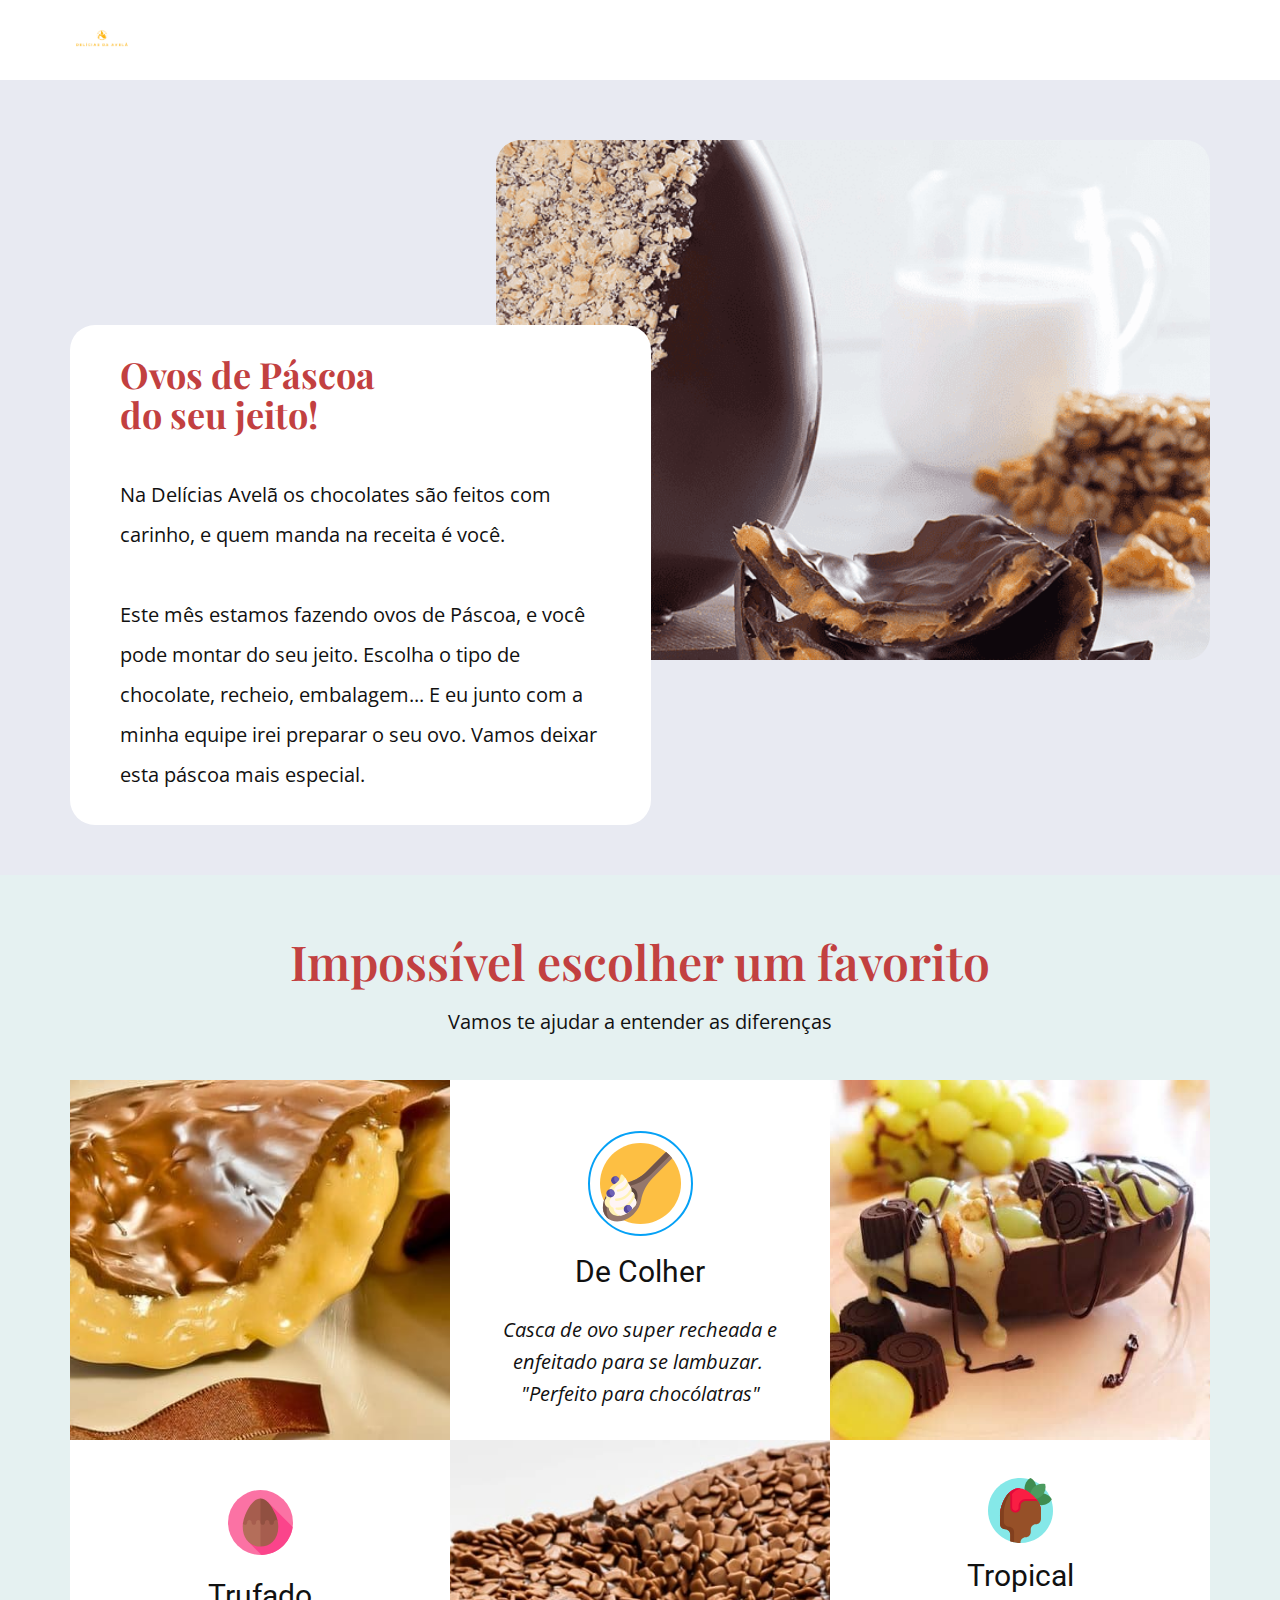
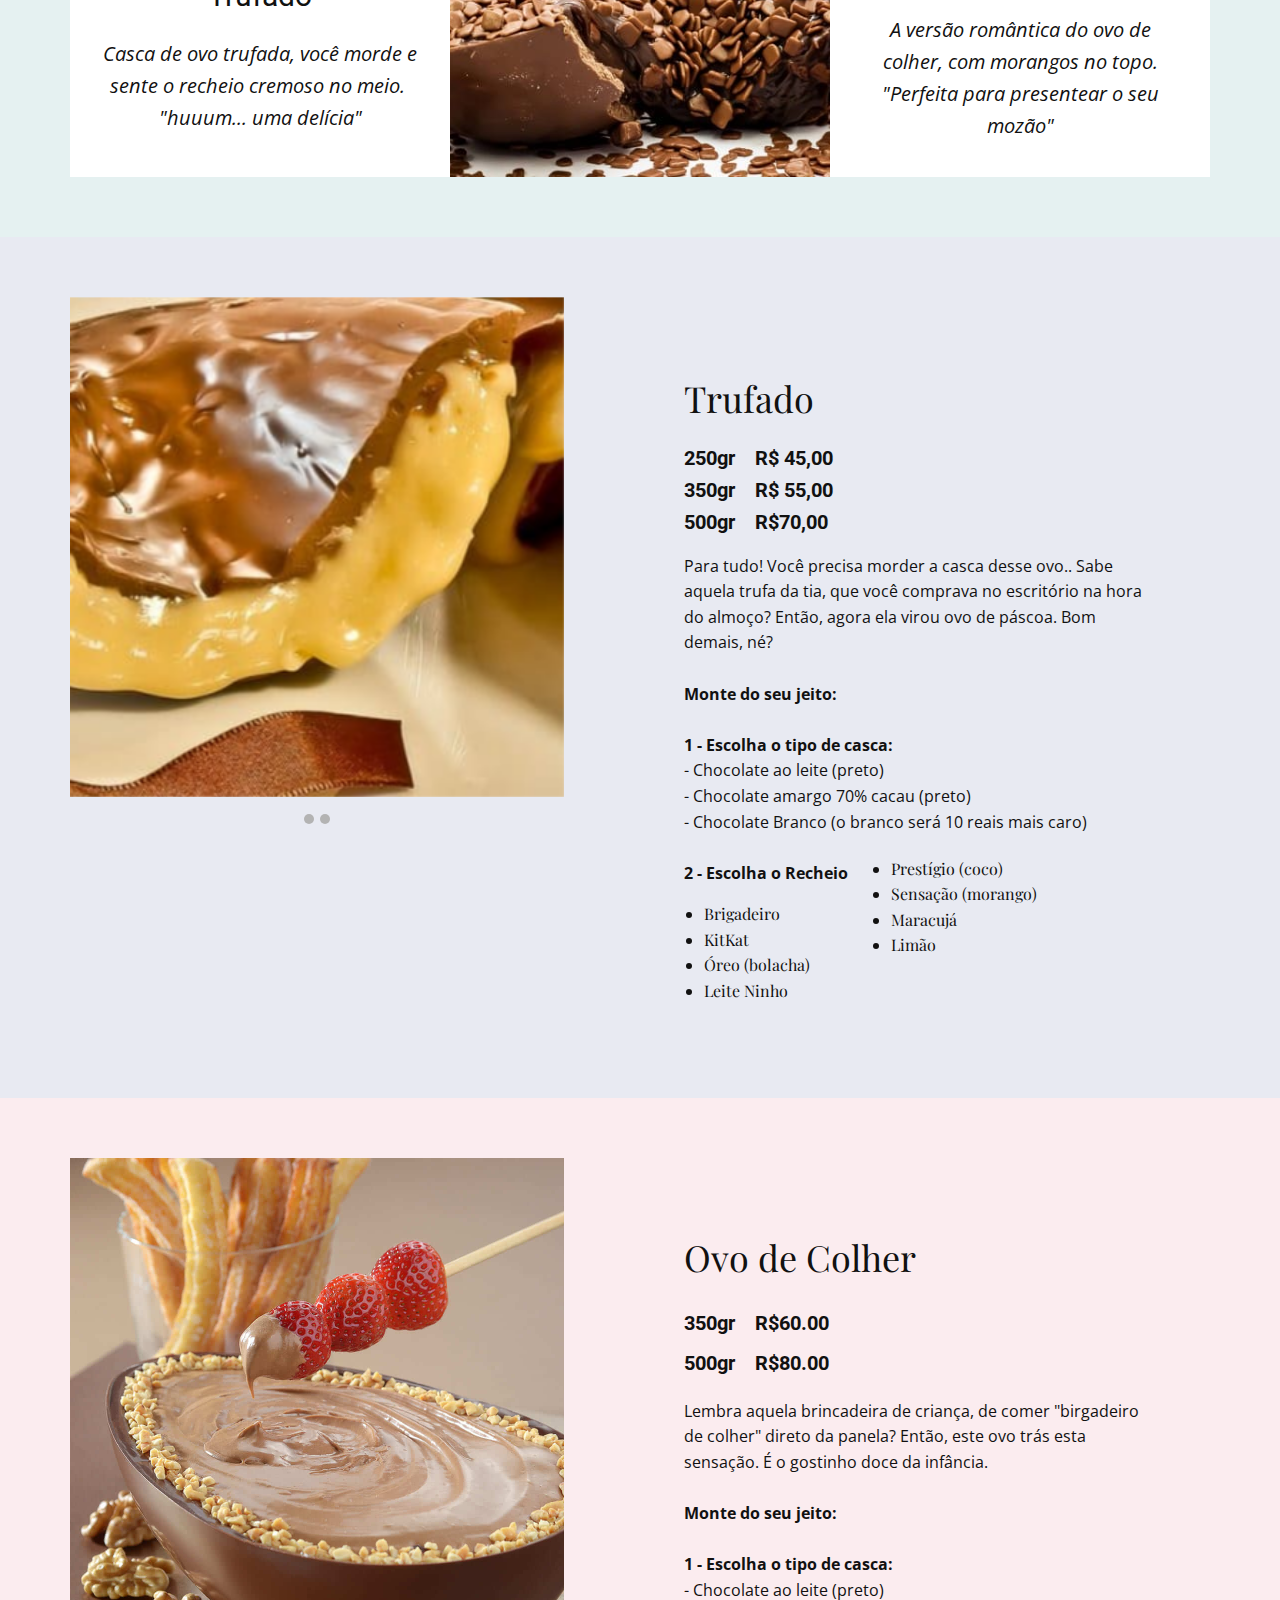
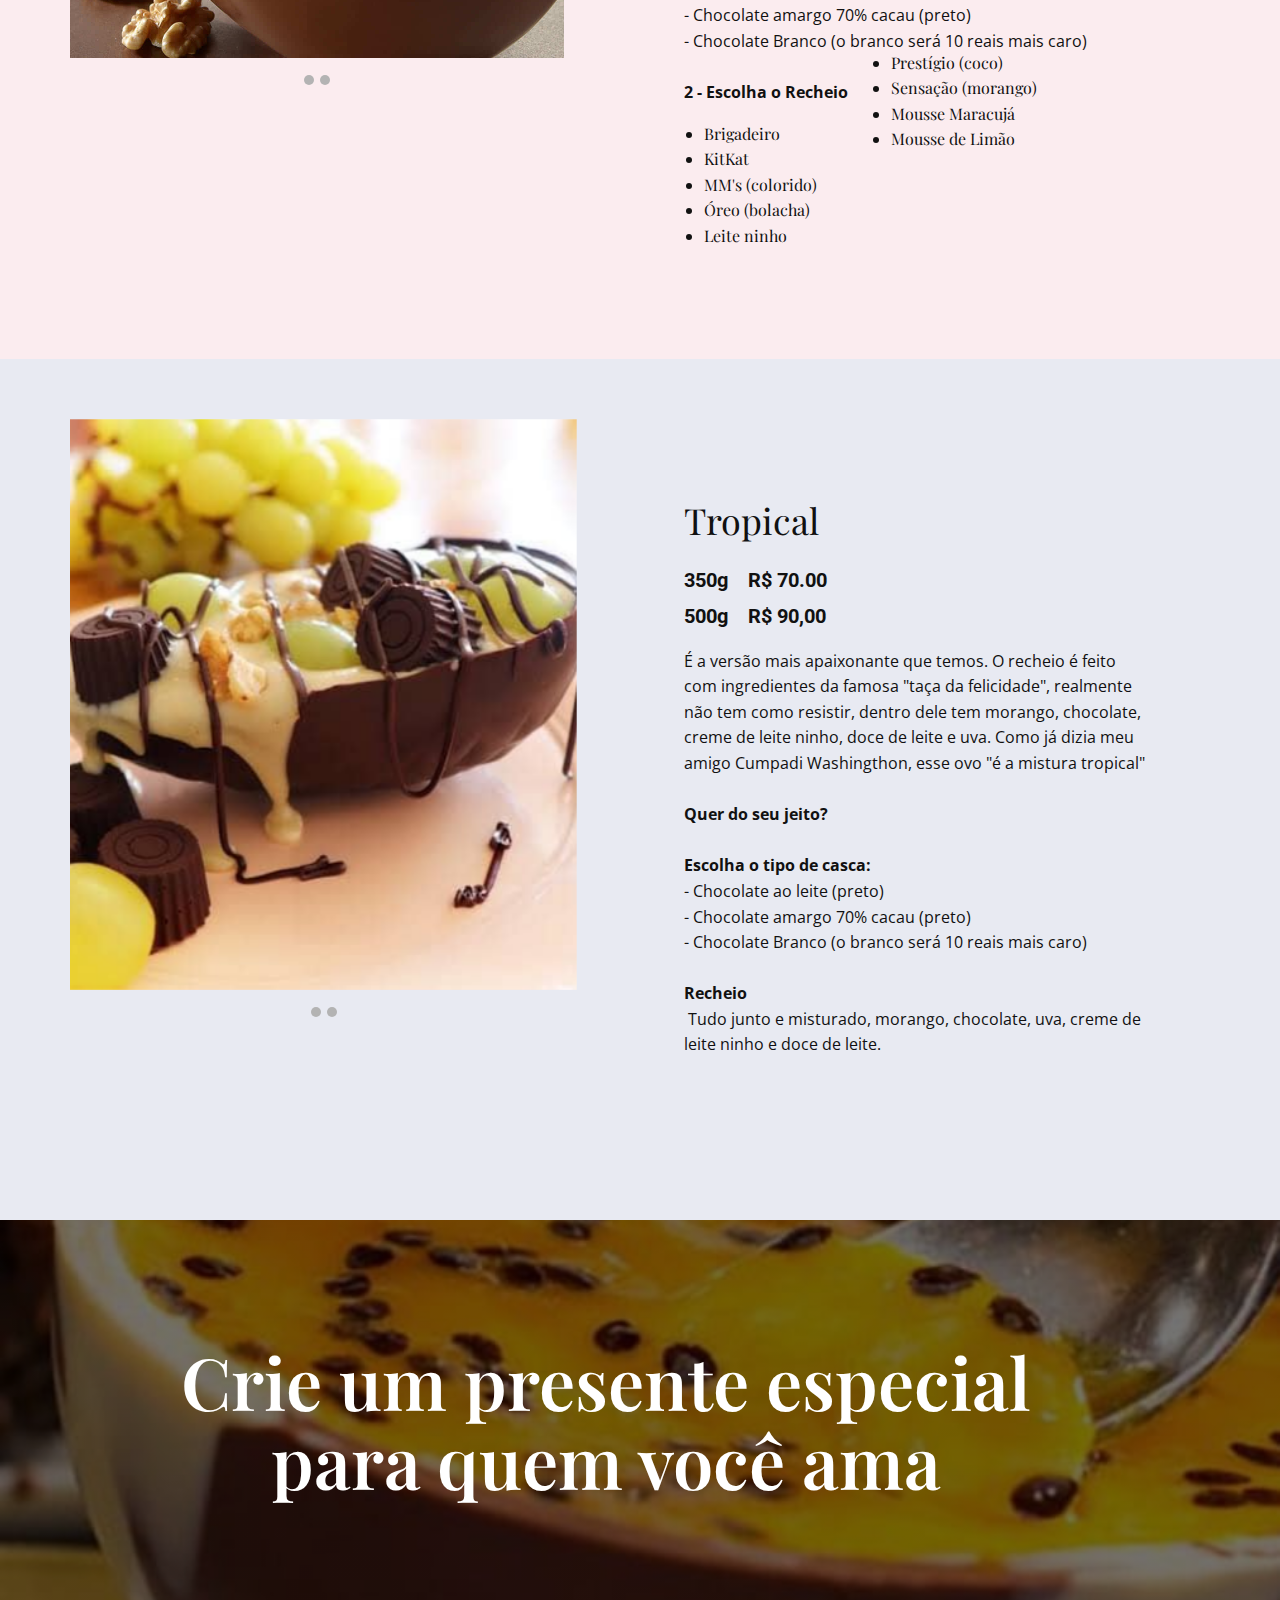
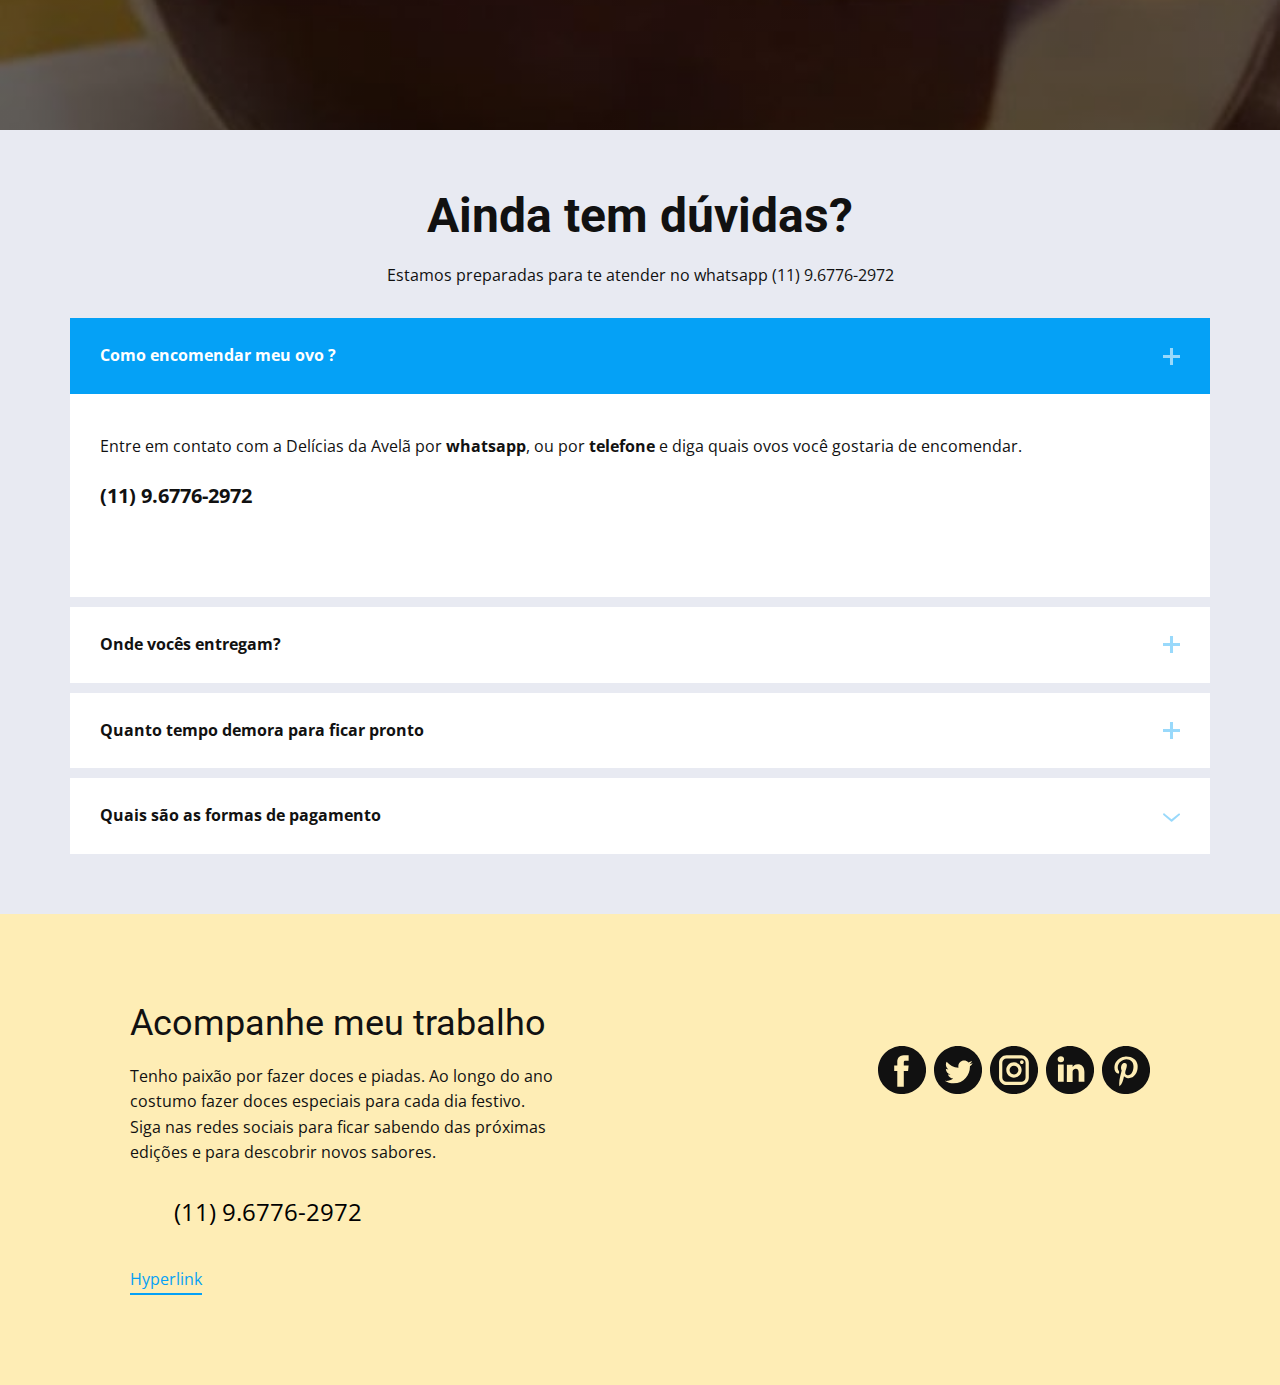
==== commit 6f8ab709: "Merge branch 'master' of https://github.com/thaisavelino/DeliciasAvela" ====
--- a/index.html
+++ b/index.html
@@ -10,7 +10,7 @@
     <link rel="stylesheet" href="nicepage.css" media="screen">
 <link rel="stylesheet" href="Page-2.css" media="screen">
     <script class="u-script" type="text/javascript" src="jquery-1.9.1.min.js" defer=""></script>
-    <script class="u-script" type="text/javascript" src="nicepage.js" defer=""></script>
+ <!--   <script class="u-script" type="text/javascript" src="nicepage.js" defer=""></script> -->
     <meta name="generator" content="Nicepage 3.9.0, nicepage.com">
     
     
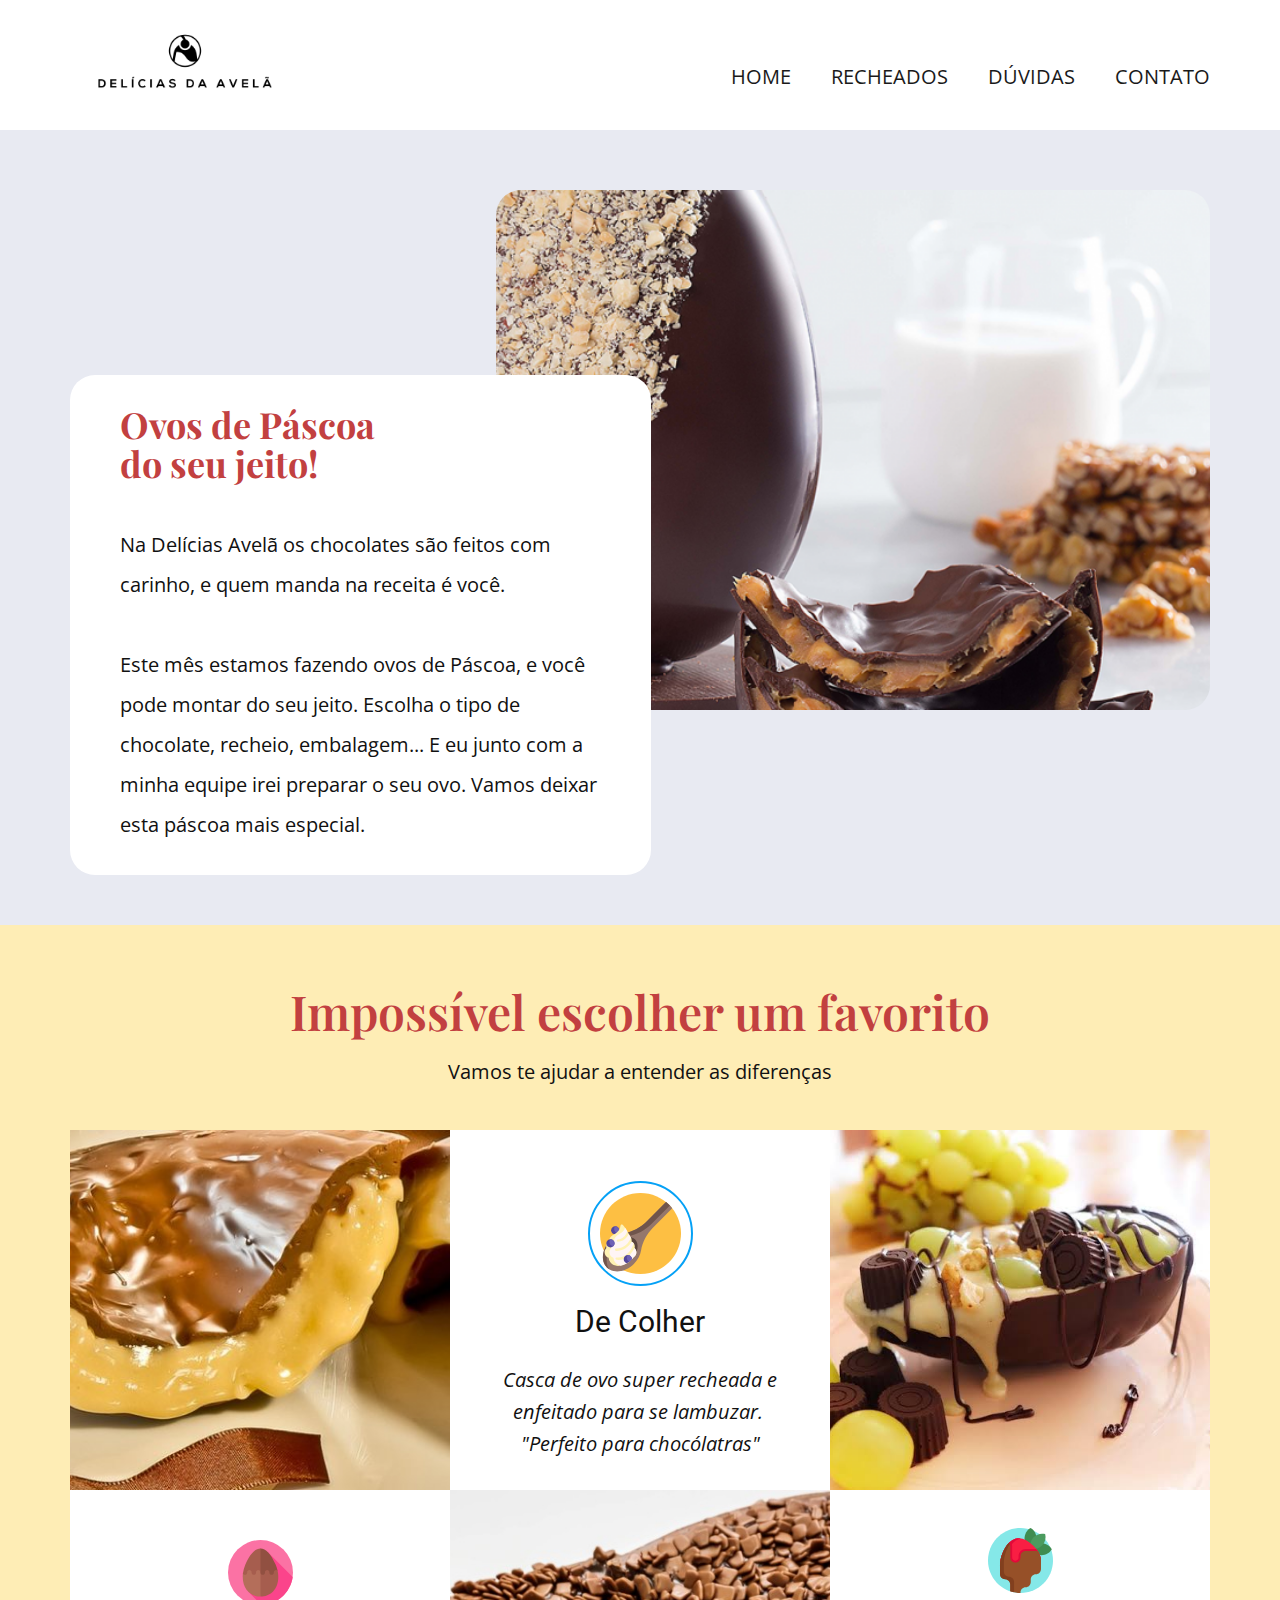
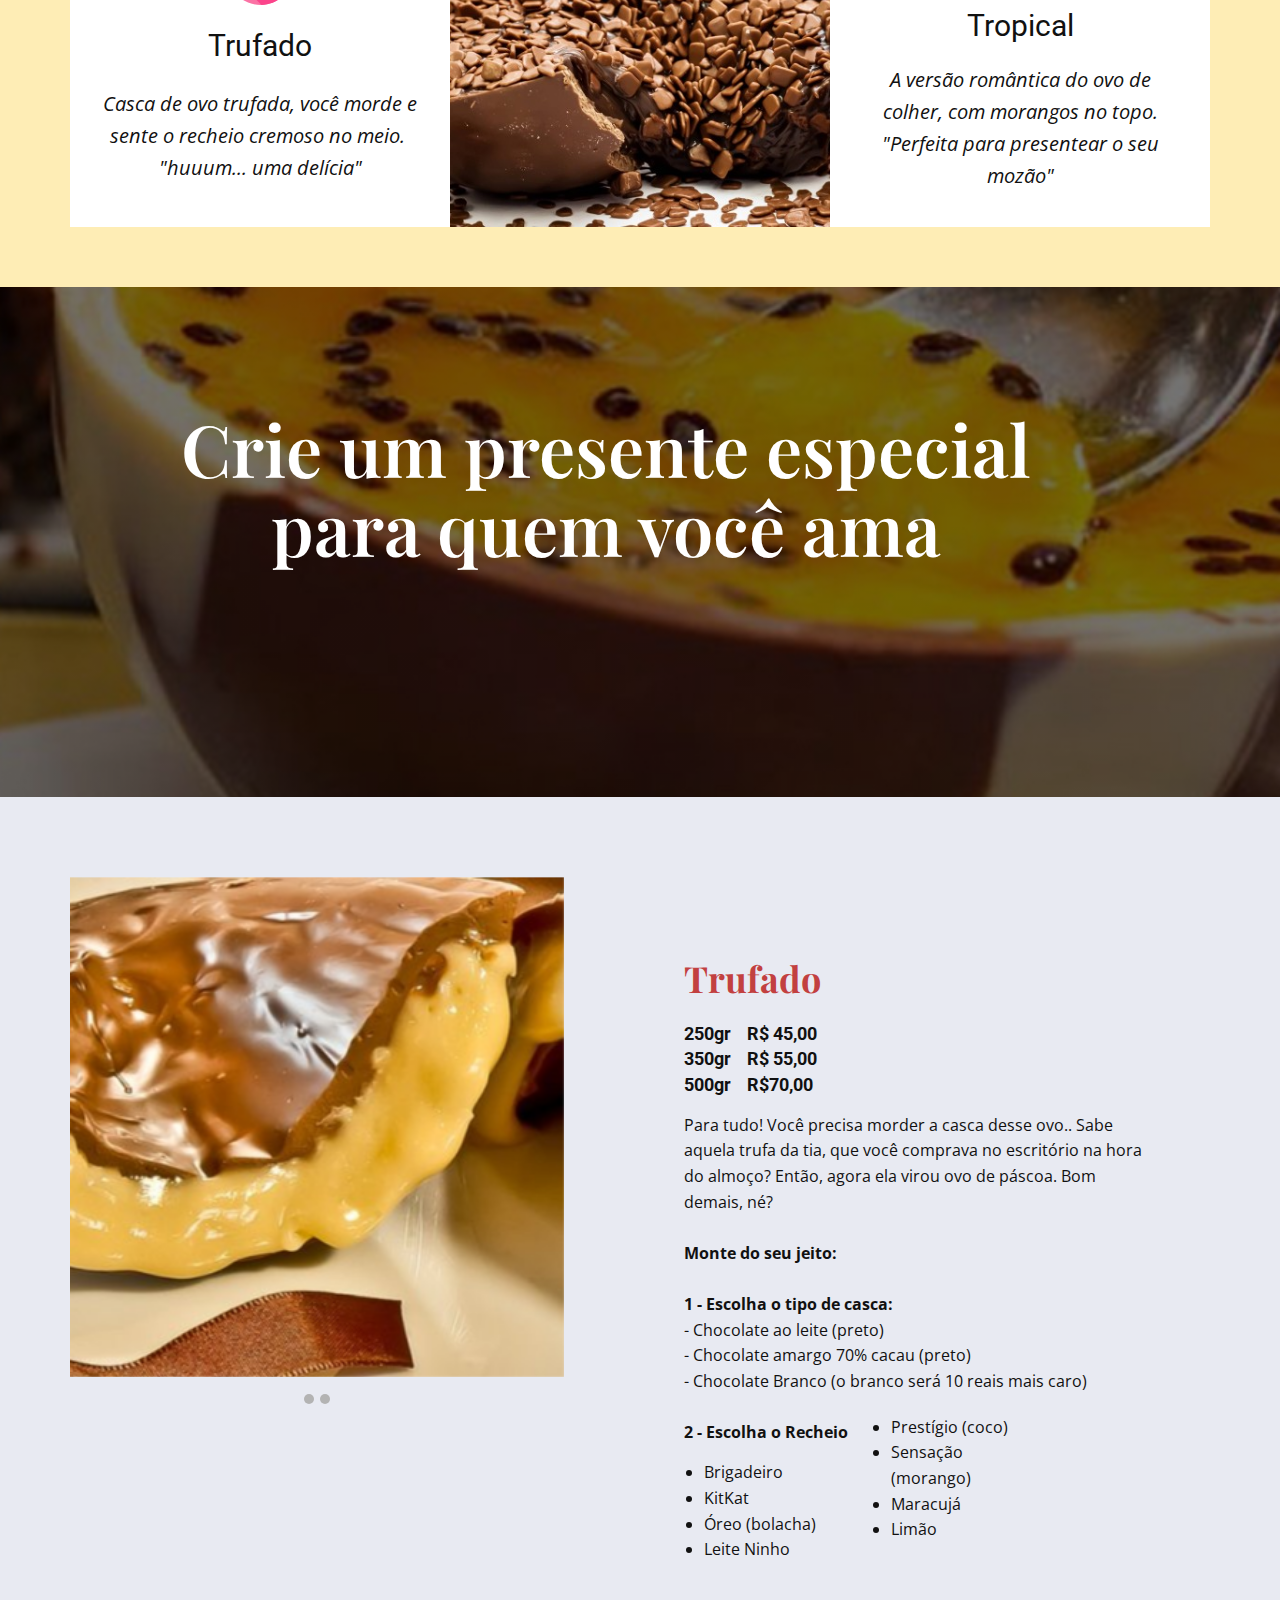
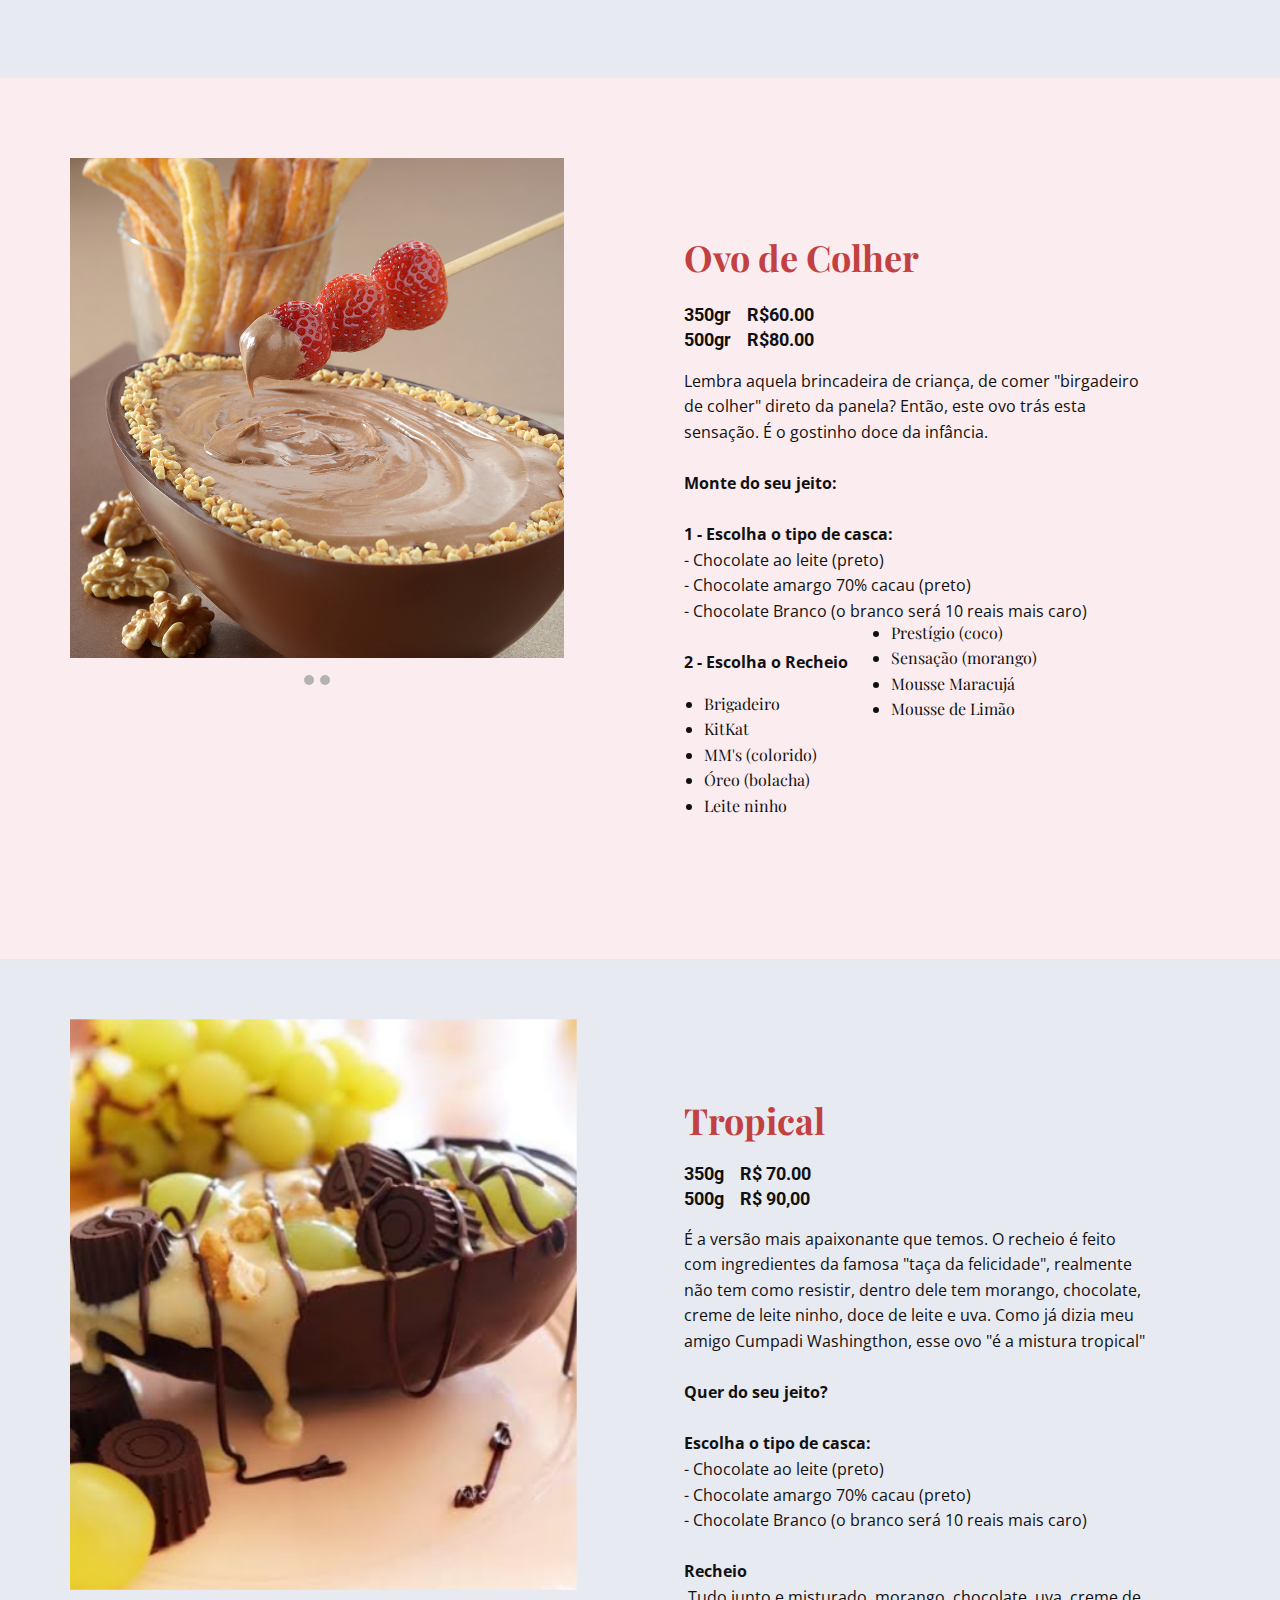
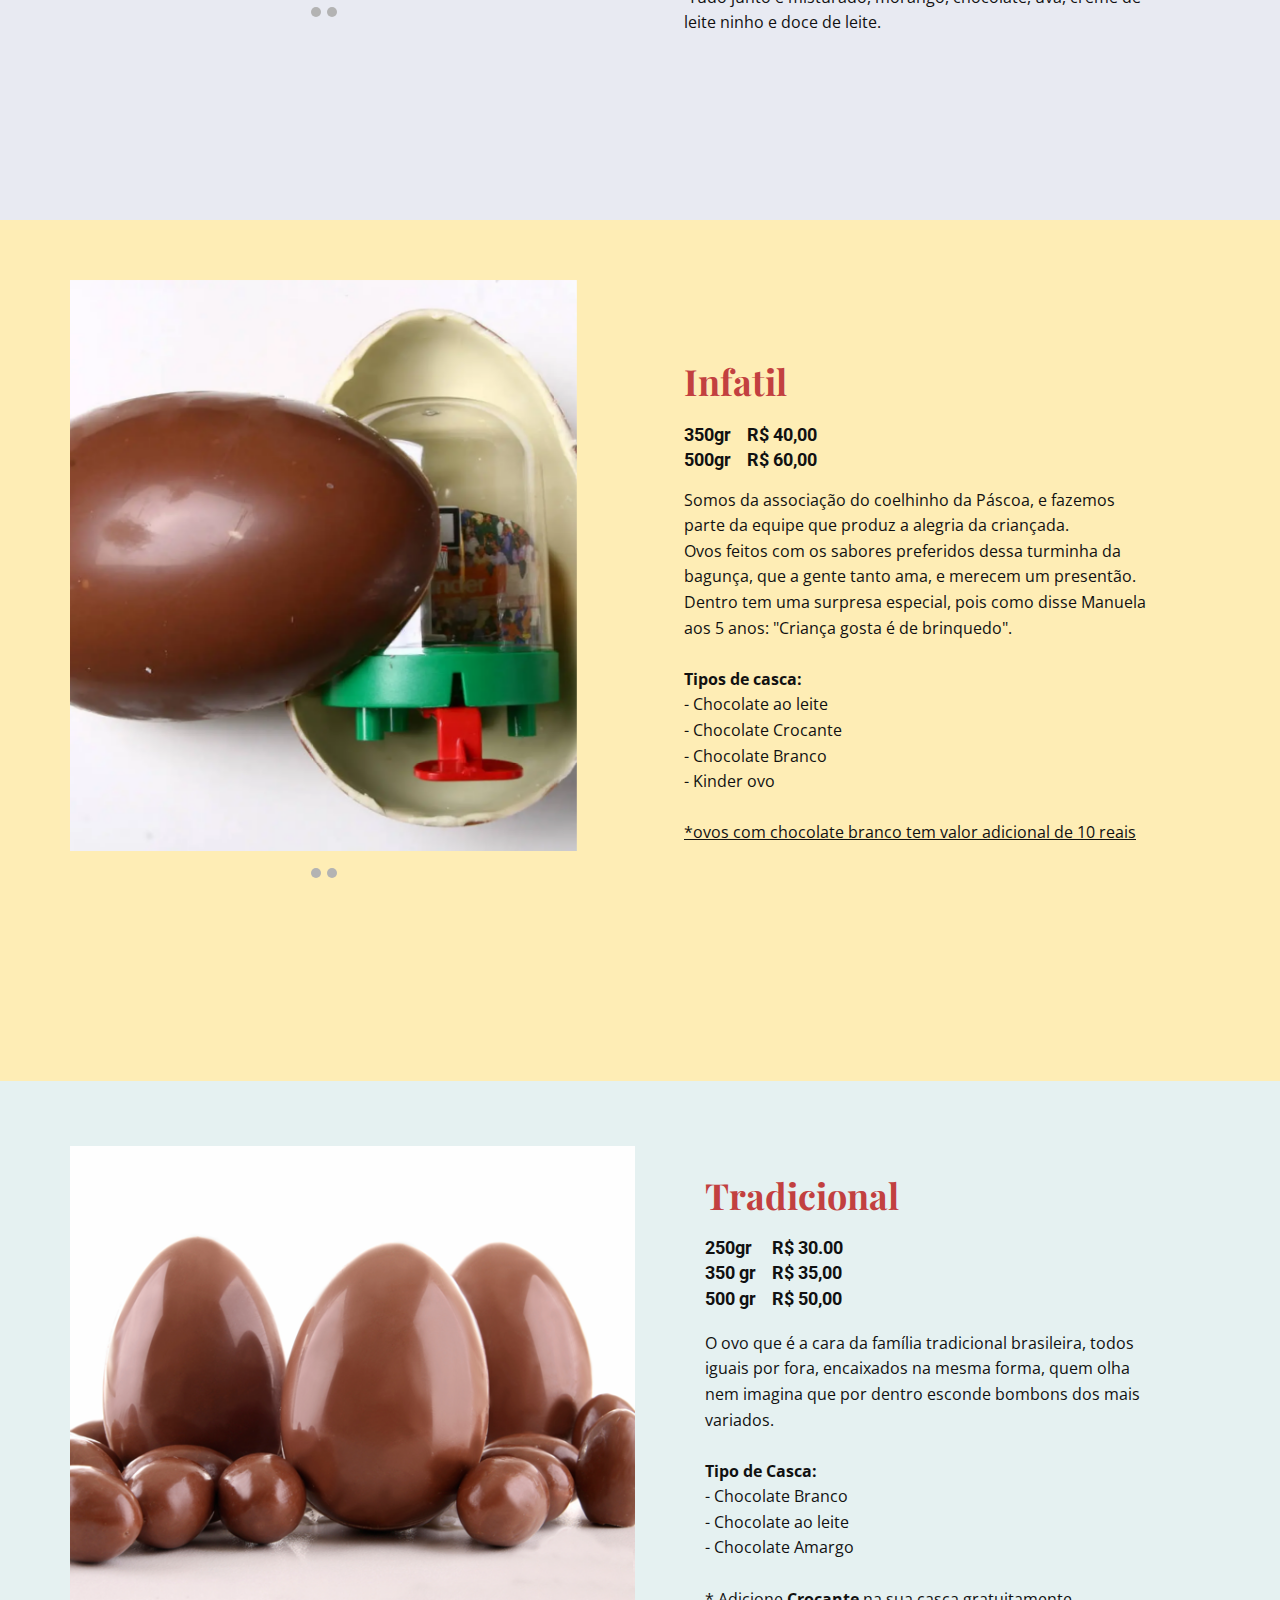
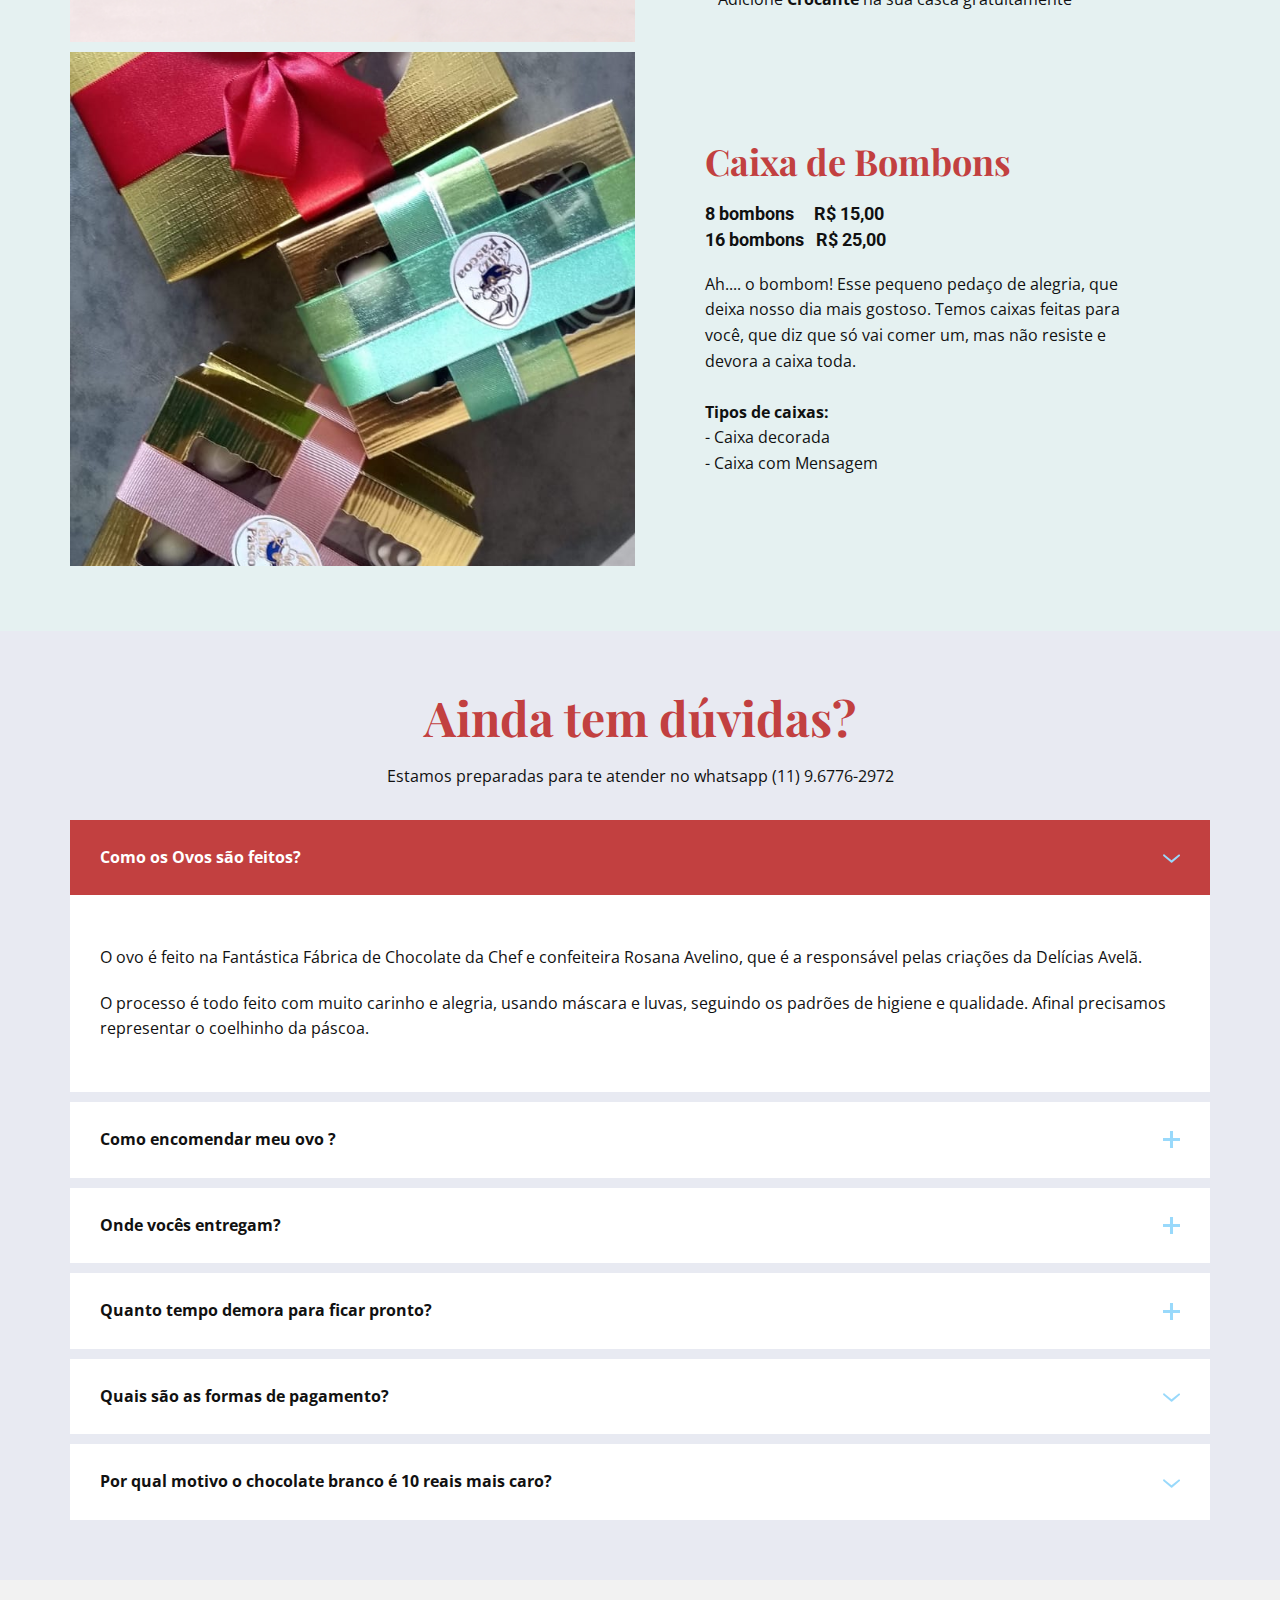
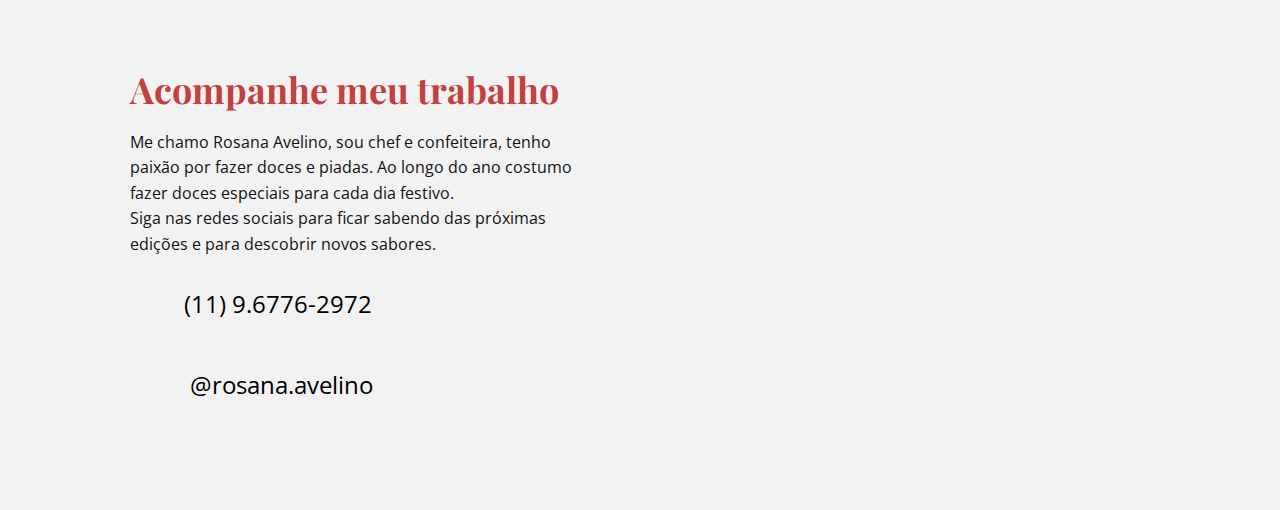
==== commit 4d15796d: "versao presque full" ====
--- a/index.html
+++ b/index.html
@@ -3,15 +3,17 @@
   <head>
     <meta name="viewport" content="width=device-width, initial-scale=1.0">
     <meta charset="utf-8">
-    <meta name="keywords" content="Ovos de Páscoa">
+    <meta name="keywords" content="Salmon with salad">
     <meta name="description" content="">
     <meta name="page_type" content="np-template-header-footer-from-plugin">
-    <title>Delícias da Avelã - Rosana Avelino</title>
+    <title>Delícias Avelã - Rosana Avelino</title>
     <link rel="stylesheet" href="nicepage.css" media="screen">
 <link rel="stylesheet" href="Page-2.css" media="screen">
     <script class="u-script" type="text/javascript" src="jquery-1.9.1.min.js" defer=""></script>
- <!--   <script class="u-script" type="text/javascript" src="nicepage.js" defer=""></script> -->
+    <script class="u-script" type="text/javascript" src="nicepage.js" defer=""></script>
     <meta name="generator" content="Nicepage 3.9.0, nicepage.com">
+    
+    
     
     
     
@@ -20,6 +22,8 @@
     
     <link id="u-theme-google-font" rel="stylesheet" href="https://fonts.googleapis.com/css?family=Roboto:100,100i,300,300i,400,400i,500,500i,700,700i,900,900i|Open+Sans:300,300i,400,400i,600,600i,700,700i,800,800i">
     <link id="u-page-google-font" rel="stylesheet" href="https://fonts.googleapis.com/css?family=Playfair+Display:400,400i,500,500i,600,600i,700,700i,800,800i,900,900i">
+    
+    
     
     
     
@@ -34,7 +38,7 @@
 		"@type": "Organization",
 		"name": "",
 		"url": "index.html",
-		"logo": "images/default-logo.png"
+		"logo": "images/logo.png"
 }</script>
     <meta property="og:title" content="Page 2">
     <meta property="og:type" content="website">
@@ -42,13 +46,13 @@
     <link rel="canonical" href="index.html">
     <meta property="og:url" content="index.html">
   </head>
-  <body data-home-page="https://website280989.nicepage.io/Page-2.html?version=068de84b-036d-4736-8f55-97acf1b726a1" data-home-page-title="Page 2" class="u-body"><header class="u-clearfix u-header u-header" id="sec-fe09"><div class="u-clearfix u-sheet u-valign-middle u-sheet-1">
-        <a href="https://thaisavelino.github.io/DeliciasAvela/index.html" class="u-image u-logo u-image-1">
-          <img src="images/default-logo.png" class="u-logo-image u-logo-image-1">
+  <body data-home-page="https://website280989.nicepage.io/Page-2.html?version=19b19a4f-698a-4bf0-b2ec-c95269d240ae" data-home-page-title="Page 2" class="u-body"><header class="u-clearfix u-header u-header" id="sec-fe09"><div class="u-clearfix u-sheet u-sheet-1">
+        <a href="https://nicepage.com" class="u-image u-logo u-image-1" data-image-width="608" data-image-height="176">
+          <img src="images/logo.png" class="u-logo-image u-logo-image-1" data-image-width="230">
         </a>
         <nav class="u-menu u-menu-dropdown u-offcanvas u-menu-1">
-          <div class="menu-collapse" style="font-size: 1rem; letter-spacing: 0px; font-weight: 700; text-transform: uppercase;">
-            <a class="u-border-2 u-border-active-black u-border-hover-palette-1-base u-border-no-left u-border-no-right u-border-no-top u-button-style u-custom-left-right-menu-spacing u-custom-padding-bottom u-custom-top-bottom-menu-spacing u-nav-link u-text-active-black u-text-grey-90 u-text-hover-grey-90" href="#">
+          <div class="menu-collapse" style="font-size: 1.25rem; letter-spacing: 0px; text-transform: uppercase;">
+            <a class="u-border-2 u-border-active-black u-border-hover-palette-1-base u-border-no-left u-border-no-right u-border-no-top u-button-style u-custom-active-border-color u-custom-active-color u-custom-border u-custom-border-color u-custom-borders u-custom-color u-custom-hover-border-color u-custom-hover-color u-custom-left-right-menu-spacing u-custom-padding-bottom u-custom-text-active-color u-custom-text-hover-color u-custom-text-shadow u-custom-top-bottom-menu-spacing u-nav-link u-text-active-black u-text-grey-90 u-text-hover-grey-90" href="#">
               <svg><use xlink:href="#menu-hamburger"></use></svg>
               <svg version="1.1" xmlns="http://www.w3.org/2000/svg" xmlns:xlink="http://www.w3.org/1999/xlink"><defs><symbol id="menu-hamburger" viewBox="0 0 16 16" style="width: 16px; height: 16px;"><rect y="1" width="16" height="2"></rect><rect y="7" width="16" height="2"></rect><rect y="13" width="16" height="2"></rect>
 </symbol>
@@ -56,26 +60,28 @@
             </a>
           </div>
           <div class="u-custom-menu u-nav-container">
-            <ul class="u-nav u-spacing-30 u-unstyled u-nav-1"><li class="u-nav-item"><a class="u-border-2 u-border-active-black u-border-hover-palette-1-base u-border-no-left u-border-no-right u-border-no-top u-button-style u-nav-link u-text-active-black u-text-grey-90 u-text-hover-grey-90" href="home.html" style="padding: 10px 0px;">Home</a>
-</li><li class="u-nav-item"><a class="u-border-2 u-border-active-black u-border-hover-palette-1-base u-border-no-left u-border-no-right u-border-no-top u-button-style u-nav-link u-text-active-black u-text-grey-90 u-text-hover-grey-90" href="Page-13.html" style="padding: 10px 0px;">Tipos de ovos</a>
-</li><li class="u-nav-item"><a class="u-border-2 u-border-active-black u-border-hover-palette-1-base u-border-no-left u-border-no-right u-border-no-top u-button-style u-nav-link u-text-active-black u-text-grey-90 u-text-hover-grey-90" href="Page-14.html" style="padding: 10px 0px;">Recheado</a>
-</li><li class="u-nav-item"><a class="u-border-2 u-border-active-black u-border-hover-palette-1-base u-border-no-left u-border-no-right u-border-no-top u-button-style u-nav-link u-text-active-black u-text-grey-90 u-text-hover-grey-90" href="Page-15.html" style="padding: 10px 0px;">Tropical</a>
-</li><li class="u-nav-item"><a class="u-border-2 u-border-active-black u-border-hover-palette-1-base u-border-no-left u-border-no-right u-border-no-top u-button-style u-nav-link u-text-active-black u-text-grey-90 u-text-hover-grey-90" href="Page-16.html" style="padding: 10px 0px;">Trufado</a>
-</li><li class="u-nav-item"><a class="u-border-2 u-border-active-black u-border-hover-palette-1-base u-border-no-left u-border-no-right u-border-no-top u-button-style u-nav-link u-text-active-black u-text-grey-90 u-text-hover-grey-90" href="Page-17.html" style="padding: 10px 0px;">Dúvidas</a>
-</li><li class="u-nav-item"><a class="u-border-2 u-border-active-black u-border-hover-palette-1-base u-border-no-left u-border-no-right u-border-no-top u-button-style u-nav-link u-text-active-black u-text-grey-90 u-text-hover-grey-90" href="Page-18.html" style="padding: 10px 0px;">Contato</a>
+            <ul class="u-nav u-spacing-40 u-unstyled u-nav-1"><li class="u-nav-item"><a class="u-border-5 u-border-active-palette-1-base u-border-hover-palette-1-base u-border-no-left u-border-no-right u-border-no-top u-button-style u-nav-link u-text-active-custom-color-9 u-text-grey-90 u-text-hover-custom-color-9" href="/Page-2.html#carousel_091f" data-page-id="280990" style="padding: 10px 0px;">Home</a>
+</li><li class="u-nav-item"><a class="u-border-5 u-border-active-palette-1-base u-border-hover-palette-1-base u-border-no-left u-border-no-right u-border-no-top u-button-style u-nav-link u-text-active-custom-color-9 u-text-grey-90 u-text-hover-custom-color-9" href="/Page-2.html#sec-e256" data-page-id="280990" style="padding: 10px 0px;">Recheados</a><div class="u-nav-popup"><ul class="u-h-spacing-20 u-nav u-unstyled u-v-spacing-10 u-nav-2"><li class="u-nav-item"><a class="u-button-style u-nav-link u-white" href="/Page-2.html#carousel_991a" data-page-id="280990">Trufado</a>
+</li><li class="u-nav-item"><a class="u-button-style u-nav-link u-white" href="/Page-2.html#sec-cd84" data-page-id="280990">Ovo de Colher</a>
+</li><li class="u-nav-item"><a class="u-button-style u-nav-link u-white" href="/Page-2.html#carousel_18b1" data-page-id="280990">Tropical</a>
+</li></ul>
+</div>
+</li><li class="u-nav-item"><a class="u-border-5 u-border-active-palette-1-base u-border-hover-palette-1-base u-border-no-left u-border-no-right u-border-no-top u-button-style u-nav-link u-text-active-custom-color-9 u-text-grey-90 u-text-hover-custom-color-9" href="/Page-2.html#sec-7919" data-page-id="280990" style="padding: 10px 0px;">Dúvidas</a>
+</li><li class="u-nav-item"><a class="u-border-5 u-border-active-palette-1-base u-border-hover-palette-1-base u-border-no-left u-border-no-right u-border-no-top u-button-style u-nav-link u-text-active-custom-color-9 u-text-grey-90 u-text-hover-custom-color-9" href="/Page-2.html#sec-7013" data-page-id="280990" style="padding: 10px 0px;">Contato</a>
 </li></ul>
           </div>
           <div class="u-custom-menu u-nav-container-collapse">
             <div class="u-black u-container-style u-inner-container-layout u-opacity u-opacity-95 u-sidenav">
               <div class="u-sidenav-overflow">
                 <div class="u-menu-close"></div>
-                <ul class="u-align-center u-nav u-popupmenu-items u-unstyled u-nav-2"><li class="u-nav-item"><a class="u-button-style u-nav-link" href="home.html" style="padding: 10px 0px;">Home</a>
-</li><li class="u-nav-item"><a class="u-button-style u-nav-link" href="Page-13.html" style="padding: 10px 0px;">Tipos de ovos</a>
-</li><li class="u-nav-item"><a class="u-button-style u-nav-link" href="Page-14.html" style="padding: 10px 0px;">Recheado</a>
-</li><li class="u-nav-item"><a class="u-button-style u-nav-link" href="Page-15.html" style="padding: 10px 0px;">Tropical</a>
-</li><li class="u-nav-item"><a class="u-button-style u-nav-link" href="Page-16.html" style="padding: 10px 0px;">Trufado</a>
-</li><li class="u-nav-item"><a class="u-button-style u-nav-link" href="Page-17.html" style="padding: 10px 0px;">Dúvidas</a>
-</li><li class="u-nav-item"><a class="u-button-style u-nav-link" href="Page-18.html" style="padding: 10px 0px;">Contato</a>
+                <ul class="u-align-center u-nav u-popupmenu-items u-unstyled u-nav-3"><li class="u-nav-item"><a class="u-button-style u-nav-link" href="/Page-2.html#carousel_091f" data-page-id="280990" style="padding: 10px 0px;">Home</a>
+</li><li class="u-nav-item"><a class="u-button-style u-nav-link" href="/Page-2.html#sec-e256" data-page-id="280990" style="padding: 10px 0px;">Recheados</a><div class="u-nav-popup"><ul class="u-h-spacing-20 u-nav u-unstyled u-v-spacing-10 u-nav-4"><li class="u-nav-item"><a class="u-button-style u-nav-link" href="/Page-2.html#carousel_991a" data-page-id="280990">Trufado</a>
+</li><li class="u-nav-item"><a class="u-button-style u-nav-link" href="/Page-2.html#sec-cd84" data-page-id="280990">Ovo de Colher</a>
+</li><li class="u-nav-item"><a class="u-button-style u-nav-link" href="/Page-2.html#carousel_18b1" data-page-id="280990">Tropical</a>
+</li></ul>
+</div>
+</li><li class="u-nav-item"><a class="u-button-style u-nav-link" href="/Page-2.html#sec-7919" data-page-id="280990" style="padding: 10px 0px;">Dúvidas</a>
+</li><li class="u-nav-item"><a class="u-button-style u-nav-link" href="/Page-2.html#sec-7013" data-page-id="280990" style="padding: 10px 0px;">Contato</a>
 </li></ul>
               </div>
             </div>
@@ -97,7 +103,7 @@
         </div>
       </div>
     </section>
-    <section class="u-align-center-xs u-clearfix u-custom-color-15 u-section-2" id="sec-e256">
+    <section class="u-align-center-xs u-clearfix u-custom-color-12 u-section-2" id="sec-e256">
       <div class="u-clearfix u-sheet u-sheet-1">
         <h1 class="u-align-center u-custom-font u-font-playfair-display u-text u-text-custom-color-9 u-text-1">Impossível escolher um favorito</h1>
         <p class="u-align-center u-text u-text-2">Vamos te ajudar a entender as diferenças</p>
@@ -158,7 +164,12 @@
         </div>
       </div>
     </section>
-    <section class="u-clearfix u-custom-color-13 u-section-3" id="carousel_991a">
+    <section class="u-align-center u-clearfix u-image u-shading u-section-3" src="" data-image-width="786" data-image-height="544" id="sec-a2fd">
+      <div class="u-clearfix u-sheet u-sheet-1">
+        <h1 class="u-custom-font u-font-playfair-display u-text u-title u-text-1">Crie um presente especial para quem você ama</h1>
+      </div>
+    </section>
+    <section class="u-clearfix u-custom-color-13 u-section-4" id="carousel_991a">
       <div class="u-clearfix u-sheet u-sheet-1">
         <div id="carousel-27b6" data-interval="5000" data-u-ride="carousel" class="u-carousel u-expanded-width-xs u-slider u-slider-1">
           <ol class="u-absolute-hcenter u-carousel-indicators u-carousel-indicators-1">
@@ -191,8 +202,8 @@
         <div class="u-container-style u-expanded-width-sm u-expanded-width-xs u-group u-group-1">
           <div class="u-container-layout u-container-layout-3">
             <h2 class="u-custom-font u-font-playfair-display u-text u-text-1" spellcheck="false">Trufado</h2>
-            <h5 class="u-text u-text-2" spellcheck="false">250gr&nbsp; &nbsp; R$ 45,00<br>350gr&nbsp; &nbsp; R$ 55,00<br>500gr&nbsp; &nbsp; R$70,00
-            </h5>
+            <h6 class="u-text u-text-2" spellcheck="false">250gr&nbsp; &nbsp; R$ 45,00<br>350gr&nbsp; &nbsp; R$ 55,00<br>500gr&nbsp; &nbsp; R$70,00
+            </h6>
             <p class="u-text u-text-3" spellcheck="false">Para tudo! Você precisa morder a casca desse ovo.. Sabe aquela trufa da tia, que você comprava no escritório na hora do almoço? Então, agora ela virou ovo de páscoa. Bom demais, né?&nbsp;<br>
               <br>
               <span style="font-weight: 700;">Monte do seu jeito:<br>
@@ -204,13 +215,13 @@
               <span style="font-weight: 700;">2 - Escolha o Recheio</span>
               <br>
             </p>
-            <ul class="u-custom-font u-font-playfair-display u-text u-text-4">
+            <ul class="u-text u-text-4">
               <li>Brigadeiro</li>
               <li>KitKat</li>
               <li>Óreo (bolacha)</li>
               <li>Leite Ninho</li>
             </ul>
-            <ul class="u-custom-font u-font-playfair-display u-text u-text-5">
+            <ul class="u-text u-text-5">
               <li style="">Prestígio (coco)<br>
               </li>
               <li style="">Sensação (morango)</li>
@@ -222,7 +233,7 @@
         </div>
       </div>
     </section>
-    <section class="u-clearfix u-custom-color-14 u-section-4" id="sec-cd84">
+    <section class="u-clearfix u-custom-color-14 u-section-5" id="sec-cd84">
       <div class="u-clearfix u-sheet u-sheet-1">
         <div id="carousel-27b6" data-interval="5000" data-u-ride="carousel" class="u-carousel u-expanded-width-xs u-slider u-slider-1">
           <ol class="u-absolute-hcenter u-carousel-indicators u-carousel-indicators-1">
@@ -256,8 +267,8 @@
           <div class="u-container-layout u-container-layout-3">
             <h2 class="u-custom-font u-font-playfair-display u-text u-text-1" spellcheck="false">Ovo de Colher<br>
             </h2>
-            <h5 class="u-text u-text-2">350gr&nbsp; &nbsp; R$60.00<br>500gr&nbsp; &nbsp; R$80.00<br>
-            </h5>
+            <h6 class="u-text u-text-2" spellcheck="false">350gr&nbsp; &nbsp; R$60.00<br>500gr&nbsp; &nbsp; R$80.00<br>
+            </h6>
             <p class="u-text u-text-3" spellcheck="false">Lembra aquela brincadeira de criança, de comer "birgadeiro de colher" direto da panela? Então, este ovo trás esta sensação. É o gostinho doce da infância.<br>
               <br>
               <span style="font-weight: 700;">Monte do seu jeito:<br>
@@ -286,7 +297,7 @@
         </div>
       </div>
     </section>
-    <section class="u-clearfix u-custom-color-13 u-section-5" id="carousel_18b1">
+    <section class="u-clearfix u-custom-color-13 u-section-6" id="carousel_18b1">
       <div class="u-clearfix u-sheet u-sheet-1">
         <div id="carousel-27b6" data-interval="5000" data-u-ride="carousel" class="u-carousel u-expanded-width-xs u-slider u-slider-1">
           <ol class="u-absolute-hcenter u-carousel-indicators u-carousel-indicators-1">
@@ -318,10 +329,10 @@
         </div>
         <div class="u-container-style u-expanded-width-sm u-expanded-width-xs u-group u-group-1">
           <div class="u-container-layout u-container-layout-3">
-            <h2 class="u-custom-font u-font-playfair-display u-text u-text-1" spellcheck="false">Tropical<br>
+            <h2 class="u-text u-text-1" spellcheck="false">Tropical<br>
             </h2>
-            <h5 class="u-text u-text-2">350g&nbsp; &nbsp; R$ 70.00<br>500g&nbsp; &nbsp; R$ 90,00
-            </h5>
+            <h6 class="u-text u-text-2" spellcheck="false">350g&nbsp; &nbsp; R$ 70.00<br>500g&nbsp; &nbsp; R$ 90,00
+            </h6>
             <p class="u-text u-text-3" spellcheck="false">É a versão mais apaixonante que temos. O recheio é feito com ingredientes da famosa "taça da felicidade", realmente não tem como resistir, dentro dele tem morango, chocolate, creme de leite ninho, doce de leite e uva. Como já dizia meu amigo Cumpadi Washingthon, esse ovo "é a mistura tropical"<br>
               <br><b>Quer do seu jeito?</b>
               <br><b>&nbsp;</b>
@@ -336,22 +347,128 @@
         </div>
       </div>
     </section>
-    <section class="u-align-center u-clearfix u-image u-shading u-section-6" src="" data-image-width="786" data-image-height="544" id="sec-a2fd">
-      <div class="u-clearfix u-sheet u-sheet-1">
-        <h1 class="u-custom-font u-font-playfair-display u-text u-title u-text-1">Crie um presente especial para quem você ama</h1>
-      </div>
-    </section>
-    <section class="u-align-center u-clearfix u-custom-color-13 u-section-7" id="sec-7919">
+    <section class="u-clearfix u-custom-color-12 u-section-7" id="carousel_eea5">
+      <div class="u-clearfix u-sheet u-sheet-1">
+        <div id="carousel-27b6" data-interval="5000" data-u-ride="carousel" class="u-carousel u-expanded-width-xs u-slider u-slider-1">
+          <ol class="u-absolute-hcenter u-carousel-indicators u-carousel-indicators-1">
+            <li data-u-target="#carousel-27b6" class="u-active u-grey-30 u-shape-circle" data-u-slide-to="0" style="height: 10px; width: 10px;"></li>
+            <li data-u-target="#carousel-27b6" class="u-grey-30 u-shape-circle" data-u-slide-to="1" style="height: 10px; width: 10px;"></li>
+          </ol>
+          <div class="u-carousel-inner" role="listbox">
+            <div class="u-active u-carousel-item u-container-style u-image u-slide u-image-1" data-image-width="1200" data-image-height="1200">
+              <div class="u-container-layout u-container-layout-1"></div>
+            </div>
+            <div class="u-carousel-item u-container-style u-image u-slide u-image-2" data-image-width="640" data-image-height="430">
+              <div class="u-container-layout u-container-layout-2"></div>
+            </div>
+          </div>
+          <a class="u-absolute-vcenter u-carousel-control u-carousel-control-prev u-hidden u-text-grey-30 u-carousel-control-1" href="#carousel-27b6" role="button" data-u-slide="prev">
+            <span aria-hidden="true">
+              <svg viewBox="0 0 477.175 477.175"><path d="M145.188,238.575l215.5-215.5c5.3-5.3,5.3-13.8,0-19.1s-13.8-5.3-19.1,0l-225.1,225.1c-5.3,5.3-5.3,13.8,0,19.1l225.1,225
+                    c2.6,2.6,6.1,4,9.5,4s6.9-1.3,9.5-4c5.3-5.3,5.3-13.8,0-19.1L145.188,238.575z"></path></svg>
+            </span>
+            <span class="sr-only">+Previous</span>
+          </a>
+          <a class="u-absolute-vcenter u-carousel-control u-carousel-control-next u-hidden u-text-grey-30 u-carousel-control-2" href="#carousel-27b6" role="button" data-u-slide="next">
+            <span aria-hidden="true">
+              <svg viewBox="0 0 477.175 477.175"><path d="M360.731,229.075l-225.1-225.1c-5.3-5.3-13.8-5.3-19.1,0s-5.3,13.8,0,19.1l215.5,215.5l-215.5,215.5
+                    c-5.3,5.3-5.3,13.8,0,19.1c2.6,2.6,6.1,4,9.5,4c3.4,0,6.9-1.3,9.5-4l225.1-225.1C365.931,242.875,365.931,234.275,360.731,229.075z"></path></svg>
+            </span>
+            <span class="sr-only">+Next</span>
+          </a>
+        </div>
+        <div class="u-container-style u-expanded-width-sm u-expanded-width-xs u-group u-group-1">
+          <div class="u-container-layout u-container-layout-3">
+            <h2 class="u-text u-text-1" spellcheck="false">Infatil<br>
+            </h2>
+            <h6 class="u-text u-text-2" spellcheck="false">350gr&nbsp; &nbsp; R$ 40,00<br>500gr&nbsp; &nbsp; R$ 60,00<br>
+            </h6>
+            <p class="u-text u-text-3" spellcheck="true">Somos da associação do coelhinho da Páscoa, e fazemos parte da equipe que produz a alegria da criançada.<br>Ovos feitos com os sabores preferidos dessa turminha da bagunça, que a gente tanto ama, e merecem um presentão. Dentro tem uma surpresa especial, pois como disse Manuela aos 5 anos: "Criança gosta é de brinquedo".<br>
+              <br>
+              <span style="font-weight: 700;">Tipos de casca:<br>
+              </span>- Chocolate ao leite<br>- Chocolate Crocante<br>- Chocolate Branco&nbsp;<br>- Kinder ovo<br>
+              <br>
+              <span style="text-decoration: underline !important;">*ovos com chocolate branco tem valor adicional de 10 reais</span>
+              <br>
+            </p>
+          </div>
+        </div>
+      </div>
+    </section>
+    <section class="u-clearfix u-custom-color-15 u-section-8" id="sec-d9f6">
+      <div class="u-clearfix u-sheet u-sheet-1">
+        <div class="u-clearfix u-expanded-width u-gutter-10 u-layout-wrap u-layout-wrap-1">
+          <div class="u-gutter-0 u-layout">
+            <div class="u-layout-col">
+              <div class="u-size-30">
+                <div class="u-layout-row">
+                  <div class="u-container-style u-image u-layout-cell u-size-30 u-image-1" data-image-width="600" data-image-height="600">
+                    <div class="u-container-layout u-valign-middle u-container-layout-1"></div>
+                  </div>
+                  <div class="u-align-left u-container-style u-layout-cell u-size-30 u-layout-cell-2">
+                    <div class="u-container-layout u-valign-top u-container-layout-2">
+                      <h2 class="u-text u-text-1" spellcheck="false">Tradicional</h2>
+                      <h6 class="u-text u-text-2" spellcheck="false">250gr&nbsp; &nbsp; &nbsp;R$ 30.00<br>350 gr&nbsp; &nbsp; R$ 35,00<br>500 gr&nbsp; &nbsp; R$ 50,00
+                      </h6>
+                      <p class="u-text u-text-3" spellcheck="true">O ovo que é a cara da família tradicional brasileira, todos iguais por fora, encaixados na mesma forma, quem olha nem imagina que por dentro esconde bombons dos mais variados.<br>
+                        <br>
+                        <span style="font-weight: 700;">Tipo de Casca:<br>
+                        </span>- Chocolate Branco<br>- Chocolate ao leite<br>- Chocolate Amargo<br>
+                        <br>* Adicione <span style="font-weight: 700;">Crocante</span> na sua casca gratuitamente<br>
+                      </p>
+                    </div>
+                  </div>
+                </div>
+              </div>
+              <div class="u-size-30">
+                <div class="u-layout-row">
+                  <div class="u-align-right-md u-align-right-sm u-align-right-xs u-container-style u-image u-layout-cell u-size-30 u-image-2" data-image-width="720" data-image-height="1280">
+                    <div class="u-container-layout u-valign-middle u-container-layout-3"></div>
+                  </div>
+                  <div class="u-align-left u-container-style u-layout-cell u-size-30 u-layout-cell-4">
+                    <div class="u-container-layout u-valign-middle u-container-layout-4">
+                      <h2 class="u-text u-text-4" spellcheck="false">Caixa de Bombons</h2>
+                      <h6 class="u-text u-text-5">8 bombons&nbsp; &nbsp; &nbsp;R$ 15,00<br>16 bombons&nbsp; &nbsp;R$ 25,00
+                      </h6>
+                      <p class="u-text u-text-6" spellcheck="true">Ah.... o bombom! Esse pequeno pedaço de alegria, que deixa nosso dia mais gostoso. Temos caixas feitas para você, que diz que só vai comer um, mas não resiste e devora a caixa toda.<br>
+                        <br>
+                        <span style="font-weight: 700;">Tipos de caixas:<br>
+                        </span>- Caixa decorada<br>- Caixa com Mensagem<br>
+                      </p>
+                    </div>
+                  </div>
+                </div>
+              </div>
+            </div>
+          </div>
+        </div>
+      </div>
+    </section>
+    <section class="u-align-center u-clearfix u-custom-color-13 u-section-9" id="sec-7919">
       <div class="u-clearfix u-sheet u-valign-middle u-sheet-1">
         <h2 class="u-text u-text-1">Ainda tem dúvidas?</h2>
         <p class="u-text u-text-2">Estamos preparadas para te atender no whatsapp (11) 9.6776-2972</p>
         <div class="u-accordion u-expanded-width u-faq u-spacing-10 u-accordion-1">
-          <div class="u-accordion-item">
-            <a class="active u-accordion-link u-active-palette-1-base u-button-style u-hover-palette-1-base u-white u-accordion-link-1" id="link-accordion-f600" aria-controls="accordion-f600" aria-selected="true">
-              <span class="u-accordion-link-text">Como encomendar meu ovo ?</span><span class="u-accordion-link-icon u-icon u-text-palette-1-light-2 u-icon-1"><svg class="u-svg-link" preserveAspectRatio="xMidYMin slice" viewBox="0 0 448 448" style=""><use xlink:href="#svg-fe6a"></use></svg><svg class="u-svg-content" id="svg-fe6a" style=""><path d="m272 184c-4.417969 0-8-3.582031-8-8v-176h-80v176c0 4.417969-3.582031 8-8 8h-176v80h176c4.417969 0 8 3.582031 8 8v176h80v-176c0-4.417969 3.582031-8 8-8h176v-80zm0 0"></path></svg></span>
-            </a>
-            <div class="u-accordion-active u-accordion-pane u-container-style u-white u-accordion-pane-1" id="accordion-f600" aria-labelledby="link-accordion-f600">
+          <div class="u-accordion-item u-accordion-item-1">
+            <a class="active u-accordion-link u-active-custom-color-9 u-button-style u-hover-custom-color-16 u-white u-accordion-link-1" id="link-accordion-cd69" aria-controls="accordion-cd69" aria-selected="true">
+              <span class="u-accordion-link-text">Como os Ovos são feitos?</span><span class="u-accordion-link-icon u-icon u-text-palette-1-light-2 u-icon-1"><svg class="u-svg-link" preserveAspectRatio="xMidYMin slice" viewBox="0 0 16 16" style=""><use xlink:href="#svg-383a"></use></svg><svg class="u-svg-content" id="svg-383a"><path d="M8,10.7L1.6,5.3c-0.4-0.4-1-0.4-1.3,0c-0.4,0.4-0.4,0.9,0,1.3l7.2,6.1c0.1,0.1,0.4,0.2,0.6,0.2s0.4-0.1,0.6-0.2l7.1-6
+	c0.4-0.4,0.4-0.9,0-1.3c-0.4-0.4-1-0.4-1.3,0L8,10.7z"></path></svg></span>
+            </a>
+            <div class="u-accordion-active u-accordion-pane u-container-style u-white u-accordion-pane-1" id="accordion-cd69" aria-labelledby="link-accordion-cd69">
               <div class="u-container-layout u-container-layout-1">
+                <div class="fr-view u-clearfix u-rich-text u-text">
+                  <p>O ovo é feito na Fantástica Fábrica de Chocolate da Chef e confeiteira Rosana Avelino, que é a responsável pelas criações da Delícias Avelã.</p>
+                  <p>O processo é todo feito com muito carinho e alegria, usando máscara e luvas, seguindo os padrões de higiene e qualidade. Afinal precisamos representar o coelhinho da páscoa.</p>
+                </div>
+              </div>
+            </div>
+          </div>
+          <div class="u-accordion-item u-accordion-item-2">
+            <a class="u-accordion-link u-active-custom-color-9 u-button-style u-hover-custom-color-16 u-white u-accordion-link-2" id="link-accordion-f600" aria-controls="accordion-f600" aria-selected="false">
+              <span class="u-accordion-link-text">Como encomendar meu ovo ?</span><span class="u-accordion-link-icon u-icon u-text-palette-1-light-2 u-icon-2"><svg class="u-svg-link" preserveAspectRatio="xMidYMin slice" viewBox="0 0 448 448" style=""><use xlink:href="#svg-fe6a"></use></svg><svg class="u-svg-content" id="svg-fe6a" style=""><path d="m272 184c-4.417969 0-8-3.582031-8-8v-176h-80v176c0 4.417969-3.582031 8-8 8h-176v80h176c4.417969 0 8 3.582031 8 8v176h80v-176c0-4.417969 3.582031-8 8-8h176v-80zm0 0"></path></svg></span>
+            </a>
+            <div class="u-accordion-pane u-container-style u-white u-accordion-pane-2" id="accordion-f600" aria-labelledby="link-accordion-f600">
+              <div class="u-container-layout u-container-layout-2">
                 <div class="fr-view u-clearfix u-rich-text u-text">
                   <p>Entre em contato com a Delícias da Avelã por <span style="font-weight: 700;">whatsapp</span>, ou por <span style="font-weight: 700;">telefone</span> e diga quais ovos você gostaria de encomendar.
                   </p>
@@ -365,47 +482,60 @@
               </div>
             </div>
           </div>
-          <div class="u-accordion-item">
-            <a class="u-accordion-link u-active-palette-1-base u-button-style u-hover-palette-1-base u-white u-accordion-link-2" id="link-accordion-72f4" aria-controls="accordion-72f4" aria-selected="false">
-              <span class="u-accordion-link-text">Onde vocês entregam?</span><span class="u-accordion-link-icon u-icon u-text-palette-1-light-2 u-icon-2"><svg class="u-svg-link" preserveAspectRatio="xMidYMin slice" viewBox="0 0 448 448" style=""><use xlink:href="#svg-85d7"></use></svg><svg class="u-svg-content" id="svg-85d7" style=""><path d="m272 184c-4.417969 0-8-3.582031-8-8v-176h-80v176c0 4.417969-3.582031 8-8 8h-176v80h176c4.417969 0 8 3.582031 8 8v176h80v-176c0-4.417969 3.582031-8 8-8h176v-80zm0 0"></path></svg></span>
-            </a>
-            <div class="u-accordion-pane u-container-style u-white u-accordion-pane-2" id="accordion-72f4" aria-labelledby="link-accordion-72f4">
-              <div class="u-container-layout u-container-layout-2">
+          <div class="u-accordion-item u-accordion-item-3">
+            <a class="u-accordion-link u-active-custom-color-9 u-button-style u-hover-custom-color-16 u-white u-accordion-link-3" id="link-accordion-72f4" aria-controls="accordion-72f4" aria-selected="false">
+              <span class="u-accordion-link-text">Onde vocês entregam?</span><span class="u-accordion-link-icon u-icon u-text-palette-1-light-2 u-icon-3"><svg class="u-svg-link" preserveAspectRatio="xMidYMin slice" viewBox="0 0 448 448" style=""><use xlink:href="#svg-85d7"></use></svg><svg class="u-svg-content" id="svg-85d7" style=""><path d="m272 184c-4.417969 0-8-3.582031-8-8v-176h-80v176c0 4.417969-3.582031 8-8 8h-176v80h176c4.417969 0 8 3.582031 8 8v176h80v-176c0-4.417969 3.582031-8 8-8h176v-80zm0 0"></path></svg></span>
+            </a>
+            <div class="u-accordion-pane u-container-style u-white u-accordion-pane-3" id="accordion-72f4" aria-labelledby="link-accordion-72f4">
+              <div class="u-container-layout u-container-layout-3">
                 <div class="fr-view u-clearfix u-rich-text u-text">
                   <p>Entregamos em São Paulo - SP</p>
                 </div>
               </div>
             </div>
           </div>
-          <div class="u-accordion-item">
-            <a class="u-accordion-link u-active-palette-1-base u-button-style u-hover-palette-1-base u-white u-accordion-link-3" id="link-accordion-854e" aria-controls="accordion-854e" aria-selected="false">
-              <span class="u-accordion-link-text">Quanto tempo demora para ficar pronto</span><span class="u-accordion-link-icon u-icon u-text-palette-1-light-2 u-icon-3"><svg class="u-svg-link" preserveAspectRatio="xMidYMin slice" viewBox="0 0 448 448" style=""><use xlink:href="#svg-7f79"></use></svg><svg class="u-svg-content" id="svg-7f79" style=""><path d="m272 184c-4.417969 0-8-3.582031-8-8v-176h-80v176c0 4.417969-3.582031 8-8 8h-176v80h176c4.417969 0 8 3.582031 8 8v176h80v-176c0-4.417969 3.582031-8 8-8h176v-80zm0 0"></path></svg></span>
-            </a>
-            <div class="u-accordion-pane u-container-style u-white u-accordion-pane-3" id="accordion-854e" aria-labelledby="link-accordion-854e">
-              <div class="u-container-layout u-container-layout-3">
+          <div class="u-accordion-item u-accordion-item-4">
+            <a class="u-accordion-link u-active-custom-color-9 u-button-style u-hover-custom-color-16 u-white u-accordion-link-4" id="link-accordion-854e" aria-controls="accordion-854e" aria-selected="false">
+              <span class="u-accordion-link-text">Quanto tempo demora para ficar pronto?</span><span class="u-accordion-link-icon u-icon u-text-palette-1-light-2 u-icon-4"><svg class="u-svg-link" preserveAspectRatio="xMidYMin slice" viewBox="0 0 448 448" style=""><use xlink:href="#svg-7f79"></use></svg><svg class="u-svg-content" id="svg-7f79" style=""><path d="m272 184c-4.417969 0-8-3.582031-8-8v-176h-80v176c0 4.417969-3.582031 8-8 8h-176v80h176c4.417969 0 8 3.582031 8 8v176h80v-176c0-4.417969 3.582031-8 8-8h176v-80zm0 0"></path></svg></span>
+            </a>
+            <div class="u-accordion-pane u-container-style u-white u-accordion-pane-4" id="accordion-854e" aria-labelledby="link-accordion-854e">
+              <div class="u-container-layout u-container-layout-4">
                 <div class="fr-view u-clearfix u-rich-text u-text">
                   <p>Depende da quantidade do seu pedido. Me manda uma mensagem e combinamos o melhor dia para você.</p>
                 </div>
               </div>
             </div>
           </div>
-          <div class="u-accordion-item">
-            <a class="u-accordion-link u-active-palette-1-base u-button-style u-hover-palette-1-base u-white u-accordion-link-4" id="link-accordion-a33c" aria-controls="accordion-a33c" aria-selected="false">
-              <span class="u-accordion-link-text">Quais são as formas de pagamento</span><span class="u-accordion-link-icon u-icon u-text-palette-1-light-2 u-icon-4"><svg class="u-svg-link" preserveAspectRatio="xMidYMin slice" viewBox="0 0 16 16" style=""><use xlink:href="#svg-b6ef"></use></svg><svg class="u-svg-content" id="svg-b6ef"><path d="M8,10.7L1.6,5.3c-0.4-0.4-1-0.4-1.3,0c-0.4,0.4-0.4,0.9,0,1.3l7.2,6.1c0.1,0.1,0.4,0.2,0.6,0.2s0.4-0.1,0.6-0.2l7.1-6
+          <div class="u-accordion-item u-accordion-item-5">
+            <a class="u-accordion-link u-active-custom-color-9 u-button-style u-hover-custom-color-16 u-white u-accordion-link-5" id="link-accordion-a33c" aria-controls="accordion-a33c" aria-selected="false">
+              <span class="u-accordion-link-text">Quais são as formas de pagamento?</span><span class="u-accordion-link-icon u-icon u-text-palette-1-light-2 u-icon-5"><svg class="u-svg-link" preserveAspectRatio="xMidYMin slice" viewBox="0 0 16 16" style=""><use xlink:href="#svg-b6ef"></use></svg><svg class="u-svg-content" id="svg-b6ef"><path d="M8,10.7L1.6,5.3c-0.4-0.4-1-0.4-1.3,0c-0.4,0.4-0.4,0.9,0,1.3l7.2,6.1c0.1,0.1,0.4,0.2,0.6,0.2s0.4-0.1,0.6-0.2l7.1-6
 	c0.4-0.4,0.4-0.9,0-1.3c-0.4-0.4-1-0.4-1.3,0L8,10.7z"></path></svg></span>
             </a>
-            <div class="u-accordion-pane u-container-style u-white u-accordion-pane-4" id="accordion-a33c" aria-labelledby="link-accordion-a33c">
-              <div class="u-container-layout u-container-layout-4">
+            <div class="u-accordion-pane u-container-style u-white u-accordion-pane-5" id="accordion-a33c" aria-labelledby="link-accordion-a33c">
+              <div class="u-container-layout u-container-layout-5">
                 <div class="fr-view u-clearfix u-rich-text u-text">
                   <p>O pagamento pode ser feito da maneira que você preferir. Aceitamos Depósito, Pix, TED, Doc, Cartão de crédito, Débito, Dinheiro, Bitcoin, Ouro...</p>
                 </div>
               </div>
             </div>
           </div>
-        </div>
-      </div>
-    </section>
-    <section class="u-clearfix u-custom-color-12 u-section-8" id="sec-7013">
+          <div class="u-accordion-item u-accordion-item-6">
+            <a class="u-accordion-link u-active-custom-color-9 u-button-style u-hover-custom-color-16 u-white u-accordion-link-6" id="link-accordion-03ea" aria-controls="accordion-03ea" aria-selected="false">
+              <span class="u-accordion-link-text">Por qual motivo o chocolate branco é 10 reais mais caro?</span><span class="u-accordion-link-icon u-icon u-text-palette-1-light-2 u-icon-6"><svg class="u-svg-link" preserveAspectRatio="xMidYMin slice" viewBox="0 0 16 16" style=""><use xlink:href="#svg-4145"></use></svg><svg class="u-svg-content" id="svg-4145"><path d="M8,10.7L1.6,5.3c-0.4-0.4-1-0.4-1.3,0c-0.4,0.4-0.4,0.9,0,1.3l7.2,6.1c0.1,0.1,0.4,0.2,0.6,0.2s0.4-0.1,0.6-0.2l7.1-6
+	c0.4-0.4,0.4-0.9,0-1.3c-0.4-0.4-1-0.4-1.3,0L8,10.7z"></path></svg></span>
+            </a>
+            <div class="u-accordion-pane u-container-style u-white u-accordion-pane-6" id="accordion-03ea" aria-labelledby="link-accordion-03ea">
+              <div class="u-container-layout u-container-layout-6">
+                <div class="fr-view u-clearfix u-rich-text u-text">
+                  <p>&nbsp;O chocolate branco precisa passar por um processo mais complexo para ser feito, portanto temos um adicional de 10 reais.</p>
+                </div>
+              </div>
+            </div>
+          </div>
+        </div>
+      </div>
+    </section>
+    <section class="u-clearfix u-grey-5 u-section-10" id="sec-7013">
       <div class="u-clearfix u-sheet u-valign-middle u-sheet-1">
         <div class="u-clearfix u-expanded-width u-layout-wrap u-layout-wrap-1">
           <div class="u-gutter-0 u-layout">
@@ -413,63 +543,24 @@
               <div class="u-align-center-sm u-align-center-xs u-align-left-lg u-align-left-md u-align-left-xl u-container-style u-layout-cell u-left-cell u-size-30 u-layout-cell-1">
                 <div class="u-container-layout u-valign-middle u-container-layout-1">
                   <h2 class="u-text u-text-1" spellcheck="false">Acompanhe meu trabalho</h2>
-                  <p class="u-text u-text-2" spellcheck="true">Tenho paixão por fazer doces e piadas. Ao longo do ano costumo fazer doces especiais para cada dia festivo.<br>Siga nas redes sociais para ficar sabendo das próximas edições e para descobrir novos sabores.
+                  <p class="u-text u-text-2" spellcheck="true">Me chamo Rosana Avelino, sou chef e confeiteira, tenho paixão por fazer doces e piadas. Ao longo do ano costumo fazer doces especiais para cada dia festivo.<br>Siga nas redes sociais para ficar sabendo das próximas edições e para descobrir novos sabores.
                   </p>
-                  <a href="#" class="u-active-none u-btn u-button-style u-hover-none u-none u-text-black u-text-hover-palette-2-base u-btn-1"><span class="u-icon u-text-custom-color-5 u-icon-1"><svg class="u-svg-content" style="width: 1em; height: 1em;"><path style="fill:currentColor;" d="M256,0C114.617,0,0,114.617,0,256c0,52.03,15.563,100.414,42.231,140.818L0,512l119.128-39.706  C158.72,497.399,205.639,512,256,512c141.383,0,256-114.617,256-256S397.383,0,256,0z"></path><path style="fill:#FFFFFF;" d="M397.233,335.078V377.6c0.062,15.66-12.606,28.398-28.292,28.469c-0.892,0-1.783-0.035-2.675-0.115  c-43.705-4.74-85.689-19.641-122.571-43.52c-34.313-21.76-63.409-50.803-85.222-85.054c-24.002-36.979-38.938-79.086-43.599-122.898  c-1.412-15.59,10.108-29.378,25.732-30.791c0.847-0.062,1.686-0.106,2.534-0.106h42.611c14.257-0.141,26.412,10.293,28.407,24.382  c1.801,13.612,5.138,26.968,9.94,39.83c3.902,10.364,1.404,22.042-6.391,29.908l-18.035,17.999  c20.215,35.487,49.664,64.874,85.221,85.054l18.035-17.999c7.883-7.786,19.588-10.275,29.97-6.382  c12.888,4.802,26.271,8.13,39.91,9.922C387.09,308.312,397.594,320.689,397.233,335.078z"></path></svg><img></span>
-                    <span style="font-size: 1.5rem;">&nbsp;(11) 9.6776-2972</span>
+                  <a href="https://api.whatsapp.com/send?phone=5511967762972&amp;text=Olá%20Rosana,%20gostaria%20de%20fazer%20uma%20encomenda%20na%20Delícias%20Avelã!%20Segue abaixo a lista de doces que gostaria de pedir:" class="u-active-none u-btn u-button-style u-hover-none u-none u-text-black u-text-hover-custom-color-18 u-btn-1" target="_blank"><span class="u-icon u-icon-1"><svg class="u-svg-content" style="width: 1em; height: 1em;"><path d="m544.386719 93.007812c-59.875-59.945312-139.503907-92.9726558-224.335938-93.007812-174.804687 0-317.070312 142.261719-317.140625 317.113281-.023437 55.894531 14.578125 110.457031 42.332032 158.550781l-44.992188 164.335938 168.121094-44.101562c46.324218 25.269531 98.476562 38.585937 151.550781 38.601562h.132813c174.785156 0 317.066406-142.273438 317.132812-317.132812.035156-84.742188-32.921875-164.417969-92.800781-224.359376zm-224.335938 487.933594h-.109375c-47.296875-.019531-93.683594-12.730468-134.160156-36.742187l-9.621094-5.714844-99.765625 26.171875 26.628907-97.269531-6.269532-9.972657c-26.386718-41.96875-40.320312-90.476562-40.296875-140.28125.054688-145.332031 118.304688-263.570312 263.699219-263.570312 70.40625.023438 136.589844 27.476562 186.355469 77.300781s77.15625 116.050781 77.132812 186.484375c-.0625 145.34375-118.304687 263.59375-263.59375 263.59375zm144.585938-197.417968c-7.921875-3.96875-46.882813-23.132813-54.148438-25.78125-7.257812-2.644532-12.546875-3.960938-17.824219 3.96875-5.285156 7.929687-20.46875 25.78125-25.09375 31.066406-4.625 5.289062-9.242187 5.953125-17.167968 1.984375-7.925782-3.964844-33.457032-12.335938-63.726563-39.332031-23.554687-21.011719-39.457031-46.960938-44.082031-54.890626-4.617188-7.9375-.039062-11.8125 3.476562-16.171874 8.578126-10.652344 17.167969-21.820313 19.808594-27.105469 2.644532-5.289063 1.320313-9.917969-.664062-13.882813-1.976563-3.964844-17.824219-42.96875-24.425782-58.839844-6.4375-15.445312-12.964843-13.359374-17.832031-13.601562-4.617187-.230469-9.902343-.277344-15.1875-.277344-5.28125 0-13.867187 1.980469-21.132812 9.917969-7.261719 7.933594-27.730469 27.101563-27.730469 66.105469s28.394531 76.683594 32.355469 81.972656c3.960937 5.289062 55.878906 85.328125 135.367187 119.648438 18.90625 8.171874 33.664063 13.042968 45.175782 16.695312 18.984374 6.03125 36.253906 5.179688 49.910156 3.140625 15.226562-2.277344 46.878906-19.171875 53.488281-37.679687 6.601563-18.511719 6.601563-34.375 4.617187-37.683594-1.976562-3.304688-7.261718-5.285156-15.183593-9.253906zm0 0" fill-rule="evenodd"></path></svg><img></span>
+                    <span style="font-size: 1.5rem;">&nbsp; &nbsp;(11) 9.6776-2972</span>
                   </a>
-                  <a href="" class="u-active-none u-border-2 u-border-palette-1-base u-btn u-btn-rectangle u-button-style u-hover-none u-none u-btn-2">Hyperlink</a>
-                </div>
-              </div>
-              <div class="u-align-center-sm u-align-center-xs u-align-right-lg u-align-right-md u-align-right-xl u-container-style u-layout-cell u-right-cell u-size-30 u-layout-cell-2">
-                <div class="u-container-layout u-container-layout-2">
-                  <div class="u-social-icons u-spacing-8 u-social-icons-1">
-                    <a class="u-social-url" target="_blank" href=""><span class="u-icon u-icon-circle u-social-facebook u-social-icon u-icon-2">
-                    <svg class="u-svg-link" preserveAspectRatio="xMidYMin slice" viewBox="0 0 112 112" style=""><use xlink:href="#svg-3c4d"></use></svg>
-                    <svg xmlns="http://www.w3.org/2000/svg" xmlns:xlink="http://www.w3.org/1999/xlink" version="1.1" xml:space="preserve" class="u-svg-content" viewBox="0 0 112 112" x="0px" y="0px" id="svg-3c4d"><path d="M56.1,0C25.1,0,0,25.1,0,56.1c0,31,25.1,56.1,56.1,56.1c31,0,56.1-25.1,56.1-56.1C112.2,25.1,87.1,0,56.1,0z M71.6,34.3h-8.2c-1.3,0-3.2,0.7-3.2,3.5v7.6h11.3l-1.3,12.9h-10V95H45V58.3h-7.2V45.4H45v-8.3c0-6,2.8-15.3,15.3-15.3l11.2,0V34.3z "></path></svg>
-                  </span>
-                    </a>
-                    <a class="u-social-url" target="_blank" href=""><span class="u-icon u-icon-circle u-social-icon u-social-twitter u-icon-3">
-                    <svg class="u-svg-link" preserveAspectRatio="xMidYMin slice" viewBox="0 0 112 112" style=""><use xlink:href="#svg-33c0"></use></svg>
-                    <svg xmlns="http://www.w3.org/2000/svg" xmlns:xlink="http://www.w3.org/1999/xlink" version="1.1" xml:space="preserve" class="u-svg-content" viewBox="0 0 112 112" x="0px" y="0px" id="svg-33c0"><path d="M56.1,0C25.1,0,0,25.1,0,56.1s25.1,56.1,56.1,56.1s56.1-25.1,56.1-56.1S87.1,0,56.1,0z M83.8,47.3 c0,0.6,0,1.2,0,1.7c0,17.7-13.5,38.2-38.2,38.2c-7.6,0-14.6-2.2-20.6-6c1,0.1,2.1,0.2,3.2,0.2c6.3,0,12.1-2.1,16.7-5.7 c-5.9-0.1-10.8-4-12.5-9.3c0.8,0.2,1.7,0.2,2.5,0.2c1.2,0,2.4-0.2,3.5-0.5c-6.1-1.2-10.8-6.7-10.8-13.1c0-0.1,0-0.1,0-0.2 c1.8,1,3.9,1.6,6.1,1.7c-3.6-2.4-6-6.5-6-11.2c0-2.5,0.7-4.8,1.8-6.7c6.6,8.1,16.5,13.5,27.6,14c-0.2-1-0.3-2-0.3-3.1 c0-7.4,6-13.4,13.4-13.4c3.9,0,7.3,1.6,9.8,4.2c3.1-0.6,5.9-1.7,8.5-3.3c-1,3.1-3.1,5.8-5.9,7.4c2.7-0.3,5.3-1,7.7-2.1 C88.7,43,86.4,45.4,83.8,47.3z"></path></svg>
-                  </span>
-                    </a>
-                    <a class="u-social-url" target="_blank" href=""><span class="u-icon u-icon-circle u-social-icon u-social-instagram u-icon-4">
-                    <svg class="u-svg-link" preserveAspectRatio="xMidYMin slice" viewBox="0 0 112 112" style=""><use xlink:href="#svg-c097"></use></svg>
-                    <svg xmlns="http://www.w3.org/2000/svg" xmlns:xlink="http://www.w3.org/1999/xlink" version="1.1" xml:space="preserve" class="u-svg-content" viewBox="0 0 112 112" x="0px" y="0px" id="svg-c097"><path d="M56.1,0C25.1,0,0,25.1,0,56.1c0,31,25.1,56.1,56.1,56.1c31,0,56.1-25.1,56.1-56.1C112.2,25.1,87.1,0,56.1,0z M90.6,73.4c0,9.6-7.8,17.5-17.5,17.5H38.6c-9.6,0-17.5-7.9-17.5-17.6V38.8c0-9.6,7.8-17.5,17.5-17.5h34.5c9.6,0,17.5,7.8,17.5,17.5 V73.4z"></path><path d="M73.1,28.9H38.6c-5.4,0-9.9,4.4-9.9,9.9v34.5c0,5.4,4.4,9.9,9.9,9.9h34.5c5.4,0,9.9-4.4,9.9-9.9V38.8 C83,33.4,78.6,28.9,73.1,28.9z M55.9,74C46,74,38,66,38,56.1c0-9.9,8-17.9,17.9-17.9c9.9,0,17.9,8,17.9,17.9 C73.8,66,65.8,74,55.9,74z M74.3,41.9c-2.3,0-4.2-1.9-4.2-4.2s1.9-4.2,4.2-4.2c2.3,0,4.2,1.9,4.2,4.2S76.6,41.9,74.3,41.9z"></path><path d="M55.9,45.8c-5.7,0-10.4,4.6-10.3,10.3c0,5.7,4.6,10.3,10.3,10.3s10.3-4.6,10.3-10.3 C66.2,50.4,61.6,45.8,55.9,45.8z"></path></svg>
-                  </span>
-                    </a>
-                    <a class="u-social-url" target="_blank" href=""><span class="u-icon u-icon-circle u-social-icon u-social-linkedin u-icon-5">
-                    <svg class="u-svg-link" preserveAspectRatio="xMidYMin slice" viewBox="0 0 112 112" style=""><use xlink:href="#svg-96fa"></use></svg>
-                    <svg xmlns="http://www.w3.org/2000/svg" xmlns:xlink="http://www.w3.org/1999/xlink" version="1.1" xml:space="preserve" class="u-svg-content" viewBox="0 0 112 112" x="0px" y="0px" id="svg-96fa"><path d="M62.1,49.3v-0.1C62.1,49.2,62,49.2,62.1,49.3L62.1,49.3z"></path><path d="M56.1,0C25.1,0,0,25.1,0,56.1s25.1,56.1,56.1,56.1c31,0,56.1-25.1,56.1-56.1S87.1,0,56.1,0z M41.3,83.7H27.9 V43.4h13.4V83.7z M34.6,37.9L34.6,37.9c-4.6,0-7.5-3.1-7.5-7c0-4,3-7,7.6-7c4.6,0,7.4,3,7.5,7C42.2,34.8,39.2,37.9,34.6,37.9z M89.6,83.7H76.2V62.2c0-5.4-1.9-9.1-6.8-9.1c-3.7,0-5.9,2.5-6.9,4.9c-0.4,0.9-0.4,2.1-0.4,3.3v22.5H48.7c0,0,0.2-36.5,0-40.3h13.4 v5.7c1.8-2.7,5-6.7,12.1-6.7c8.8,0,15.4,5.8,15.4,18.1V83.7z"></path></svg>
-                  </span>
-                    </a>
-                    <a class="u-social-url" target="_blank" href=""><span class="u-icon u-icon-circle u-social-icon u-social-pinterest u-icon-6">
-                    <svg class="u-svg-link" preserveAspectRatio="xMidYMin slice" viewBox="0 0 112 112" style=""><use xlink:href="#svg-cd4e"></use></svg>
-                    <svg xmlns="http://www.w3.org/2000/svg" xmlns:xlink="http://www.w3.org/1999/xlink" version="1.1" xml:space="preserve" class="u-svg-content" viewBox="0 0 112 112" x="0px" y="0px" id="svg-cd4e"><path d="M56.1,0C25.1,0,0,25.1,0,56.1c0,31,25.1,56.1,56.1,56.1s56.1-25.1,56.1-56.1C112.2,25.1,87.1,0,56.1,0z M60.6,75.1c-4.2-0.3-6-2.4-9.3-4.5c-1.8,9.6-4.1,18.8-10.7,23.6c-2-14.5,3-25.4,5.3-36.9c-4-6.7,0.5-20.2,8.9-16.9 c10.4,4.1-9,25,4,27.6c13.6,2.7,19.1-23.5,10.7-32C57.4,23.6,34.2,35.7,37,53.3c0.7,4.3,5.2,5.6,1.8,11.6C31,63.2,28.7,57,29,48.9 c0.5-13.4,12-22.7,23.6-24C67.3,23.2,81,30.2,82.9,44C85,59.5,76.3,76.3,60.6,75.1z"></path></svg>
-                  </span>
-                    </a>
-                  </div>
-                </div>
-              </div>
-            </div>
-          </div>
-        </div>
-      </div>
-    </section>
-    
-    
- <!---   
-    <section class="u-backlink u-clearfix u-grey-80">
-      <a class="u-link" href="https://nicepage.com/website-templates" target="_blank">
-        <span>Website Templates</span>
-      </a>
-      <p class="u-text">
-        <span>created with</span>
-      </p>
-      <a class="u-link" href="https://nicepage.com/" target="_blank">
-        <span>Website Builder Software</span>
-      </a>. 
-    </section> --->
-  </body>
-</html>
+                  <a href="https://www.instagram.com/rosana.avelino/" class="u-active-none u-btn u-button-style u-hover-none u-none u-text-black u-text-hover-custom-color-16 u-btn-2" target="_blank"><span class="u-icon u-icon-2"><svg class="u-svg-content" style="width: 1em; height: 1em;"><path d="m510.949219 150.5c-1.199219-27.199219-5.597657-45.898438-11.898438-62.101562-6.5-17.199219-16.5-32.597657-29.601562-45.398438-12.800781-13-28.300781-23.101562-45.300781-29.5-16.296876-6.300781-34.898438-10.699219-62.097657-11.898438-27.402343-1.300781-36.101562-1.601562-105.601562-1.601562s-78.199219.300781-105.5 1.5c-27.199219 1.199219-45.898438 5.601562-62.097657 11.898438-17.203124 6.5-32.601562 16.5-45.402343 29.601562-13 12.800781-23.097657 28.300781-29.5 45.300781-6.300781 16.300781-10.699219 34.898438-11.898438 62.097657-1.300781 27.402343-1.601562 36.101562-1.601562 105.601562s.300781 78.199219 1.5 105.5c1.199219 27.199219 5.601562 45.898438 11.902343 62.101562 6.5 17.199219 16.597657 32.597657 29.597657 45.398438 12.800781 13 28.300781 23.101562 45.300781 29.5 16.300781 6.300781 34.898438 10.699219 62.101562 11.898438 27.296876 1.203124 36 1.5 105.5 1.5s78.199219-.296876 105.5-1.5c27.199219-1.199219 45.898438-5.597657 62.097657-11.898438 34.402343-13.300781 61.601562-40.5 74.902343-74.898438 6.296876-16.300781 10.699219-34.902343 11.898438-62.101562 1.199219-27.300781 1.5-36 1.5-105.5s-.101562-78.199219-1.300781-105.5zm-46.097657 209c-1.101562 25-5.300781 38.5-8.800781 47.5-8.601562 22.300781-26.300781 40-48.601562 48.601562-9 3.5-22.597657 7.699219-47.5 8.796876-27 1.203124-35.097657 1.5-103.398438 1.5s-76.5-.296876-103.402343-1.5c-25-1.097657-38.5-5.296876-47.5-8.796876-11.097657-4.101562-21.199219-10.601562-29.398438-19.101562-8.5-8.300781-15-18.300781-19.101562-29.398438-3.5-9-7.699219-22.601562-8.796876-47.5-1.203124-27-1.5-35.101562-1.5-103.402343s.296876-76.5 1.5-103.398438c1.097657-25 5.296876-38.5 8.796876-47.5 4.101562-11.101562 10.601562-21.199219 19.203124-29.402343 8.296876-8.5 18.296876-15 29.398438-19.097657 9-3.5 22.601562-7.699219 47.5-8.800781 27-1.199219 35.101562-1.5 103.398438-1.5 68.402343 0 76.5.300781 103.402343 1.5 25 1.101562 38.5 5.300781 47.5 8.800781 11.097657 4.097657 21.199219 10.597657 29.398438 19.097657 8.5 8.300781 15 18.300781 19.101562 29.402343 3.5 9 7.699219 22.597657 8.800781 47.5 1.199219 27 1.5 35.097657 1.5 103.398438s-.300781 76.300781-1.5 103.300781zm0 0"></path><path d="m256.449219 124.5c-72.597657 0-131.5 58.898438-131.5 131.5s58.902343 131.5 131.5 131.5c72.601562 0 131.5-58.898438 131.5-131.5s-58.898438-131.5-131.5-131.5zm0 216.800781c-47.097657 0-85.300781-38.199219-85.300781-85.300781s38.203124-85.300781 85.300781-85.300781c47.101562 0 85.300781 38.199219 85.300781 85.300781s-38.199219 85.300781-85.300781 85.300781zm0 0"></path><path d="m423.851562 119.300781c0 16.953125-13.746093 30.699219-30.703124 30.699219-16.953126 0-30.699219-13.746094-30.699219-30.699219 0-16.957031 13.746093-30.699219 30.699219-30.699219 16.957031 0 30.703124 13.742188 30.703124 30.699219zm0 0"></path></svg><img></span>
+                    <span style="font-size: 1.5rem;">&nbsp; &nbsp;@rosana.avelino</span>
+                  </a>
+                </div>
+              </div>
+              <div class="u-align-center-sm u-align-center-xs u-align-left-lg u-align-left-md u-align-left-xl u-container-style u-layout-cell u-right-cell u-size-30 u-layout-cell-2">
+                <div class="u-container-layout u-container-layout-2"></div>
+              </div>
+            </div>
+          </div>
+        </div>
+      </div>
+    </section>
+    
+   </body>
+</html>--- a/nicepage.css
+++ b/nicepage.css
@@ -32888,6 +32888,122 @@
         }
 
         
+        
+        .u-custom-color-17,
+        .u-body.u-custom-color-17,
+        .u-container-style.u-custom-color-17:before,
+        .u-table-alt-custom-color-17 tr:nth-child(even)
+        {
+            color: #ffffff;
+            background-color: #1c2251;
+        }
+
+        .u-button-style.u-custom-color-17,
+        .u-button-style.u-custom-color-17[class*="u-border-"]
+        {
+            color: #ffffff !important;
+            background-color: #1c2251 !important;
+        }
+
+        .u-button-style.u-custom-color-17:hover,
+        .u-button-style.u-custom-color-17[class*="u-border-"]:hover,
+        .u-button-style.u-custom-color-17:focus,
+        .u-button-style.u-custom-color-17[class*="u-border-"]:focus,
+        .u-button-style.u-button-style.u-custom-color-17:active,
+        .u-button-style.u-button-style.u-custom-color-17[class*="u-border-"]:active,
+        .u-button-style.u-button-style.u-custom-color-17.active,
+        .u-button-style.u-button-style.u-custom-color-17[class*="u-border-"].active,
+        li.active > .u-button-style.u-button-style.u-custom-color-17,
+        li.active > .u-button-style.u-button-style.u-custom-color-17[class*="u-border-"]
+        {
+            color: #ffffff !important;
+            background-color: #191f49 !important;
+        }
+
+        .u-hover-custom-color-17:hover,
+        .u-hover-custom-color-17[class*="u-border-"]:hover,
+        .u-hover-custom-color-17:focus,
+        .u-hover-custom-color-17[class*="u-border-"]:focus,
+        .u-active-custom-color-17.u-active.u-active,
+        .u-active-custom-color-17[class*="u-border-"].u-active.u-active,
+        a.u-button-style.u-hover-custom-color-17:hover,
+        a.u-button-style.u-hover-custom-color-17[class*="u-border-"]:hover,
+        a.u-button-style.u-hover-custom-color-17:focus,
+        a.u-button-style.u-hover-custom-color-17[class*="u-border-"]:focus,
+        a.u-button-style.u-button-style.u-active-custom-color-17:active,
+        a.u-button-style.u-button-style.u-active-custom-color-17[class*="u-border-"]:active,
+        a.u-button-style.u-button-style.u-active-custom-color-17.active,
+        a.u-button-style.u-button-style.u-active-custom-color-17[class*="u-border-"].active,
+        li.active > a.u-button-style.u-button-style.u-active-custom-color-17,
+        li.active > a.u-button-style.u-button-style.u-active-custom-color-17[class*="u-border-"]
+        {
+            color: #ffffff !important;
+            background-color: #1c2251 !important;
+        }
+
+        a.u-link.u-hover-custom-color-17:hover {
+            color: #1c2251 !important;
+        }
+
+        
+        
+        .u-custom-color-18,
+        .u-body.u-custom-color-18,
+        .u-container-style.u-custom-color-18:before,
+        .u-table-alt-custom-color-18 tr:nth-child(even)
+        {
+            color: #ffffff;
+            background-color: #048a4b;
+        }
+
+        .u-button-style.u-custom-color-18,
+        .u-button-style.u-custom-color-18[class*="u-border-"]
+        {
+            color: #ffffff !important;
+            background-color: #048a4b !important;
+        }
+
+        .u-button-style.u-custom-color-18:hover,
+        .u-button-style.u-custom-color-18[class*="u-border-"]:hover,
+        .u-button-style.u-custom-color-18:focus,
+        .u-button-style.u-custom-color-18[class*="u-border-"]:focus,
+        .u-button-style.u-button-style.u-custom-color-18:active,
+        .u-button-style.u-button-style.u-custom-color-18[class*="u-border-"]:active,
+        .u-button-style.u-button-style.u-custom-color-18.active,
+        .u-button-style.u-button-style.u-custom-color-18[class*="u-border-"].active,
+        li.active > .u-button-style.u-button-style.u-custom-color-18,
+        li.active > .u-button-style.u-button-style.u-custom-color-18[class*="u-border-"]
+        {
+            color: #ffffff !important;
+            background-color: #047c44 !important;
+        }
+
+        .u-hover-custom-color-18:hover,
+        .u-hover-custom-color-18[class*="u-border-"]:hover,
+        .u-hover-custom-color-18:focus,
+        .u-hover-custom-color-18[class*="u-border-"]:focus,
+        .u-active-custom-color-18.u-active.u-active,
+        .u-active-custom-color-18[class*="u-border-"].u-active.u-active,
+        a.u-button-style.u-hover-custom-color-18:hover,
+        a.u-button-style.u-hover-custom-color-18[class*="u-border-"]:hover,
+        a.u-button-style.u-hover-custom-color-18:focus,
+        a.u-button-style.u-hover-custom-color-18[class*="u-border-"]:focus,
+        a.u-button-style.u-button-style.u-active-custom-color-18:active,
+        a.u-button-style.u-button-style.u-active-custom-color-18[class*="u-border-"]:active,
+        a.u-button-style.u-button-style.u-active-custom-color-18.active,
+        a.u-button-style.u-button-style.u-active-custom-color-18[class*="u-border-"].active,
+        li.active > a.u-button-style.u-button-style.u-active-custom-color-18,
+        li.active > a.u-button-style.u-button-style.u-active-custom-color-18[class*="u-border-"]
+        {
+            color: #ffffff !important;
+            background-color: #048a4b !important;
+        }
+
+        a.u-link.u-hover-custom-color-18:hover {
+            color: #048a4b !important;
+        }
+
+        
 
         
         .u-border-custom-color-1,
@@ -33623,6 +33739,98 @@
         .u-link.u-border-custom-color-16[class*="u-border-"]:hover
         {
             border-color: #b03838 !important;
+        }
+        
+        
+        .u-border-custom-color-17,
+        .u-separator-custom-color-17:after
+        {
+            border-color: #1c2251;
+            stroke: #1c2251;
+        }
+
+        .u-button-style.u-border-custom-color-17
+        {
+            border-color: #1c2251 !important;
+            color: #1c2251 !important;
+            background-color: transparent !important;
+        }
+
+        .u-button-style.u-border-custom-color-17:hover,
+        .u-button-style.u-border-custom-color-17:focus
+        {
+            border-color: #191f49 !important;
+            color: #191f49 !important;
+            background-color: transparent !important;
+        }
+
+        .u-border-hover-custom-color-17:hover,
+        .u-border-hover-custom-color-17:focus,
+        .u-border-active-custom-color-17.u-active.u-active,
+        a.u-button-style.u-border-hover-custom-color-17:hover,
+        a.u-button-style.u-border-hover-custom-color-17:focus,
+        a.u-button-style.u-button-style.u-border-active-custom-color-17:active,
+        a.u-button-style.u-button-style.u-border-active-custom-color-17.active,
+        li.active > a.u-button-style.u-button-style.u-border-active-custom-color-17
+        {
+            color: #1c2251 !important;
+            border-color: #1c2251 !important;
+        }
+
+        .u-link.u-border-custom-color-17[class*="u-border-"]
+        {
+            border-color: #1c2251 !important;
+        }
+
+        .u-link.u-border-custom-color-17[class*="u-border-"]:hover
+        {
+            border-color: #191f49 !important;
+        }
+        
+        
+        .u-border-custom-color-18,
+        .u-separator-custom-color-18:after
+        {
+            border-color: #048a4b;
+            stroke: #048a4b;
+        }
+
+        .u-button-style.u-border-custom-color-18
+        {
+            border-color: #048a4b !important;
+            color: #048a4b !important;
+            background-color: transparent !important;
+        }
+
+        .u-button-style.u-border-custom-color-18:hover,
+        .u-button-style.u-border-custom-color-18:focus
+        {
+            border-color: #047c44 !important;
+            color: #047c44 !important;
+            background-color: transparent !important;
+        }
+
+        .u-border-hover-custom-color-18:hover,
+        .u-border-hover-custom-color-18:focus,
+        .u-border-active-custom-color-18.u-active.u-active,
+        a.u-button-style.u-border-hover-custom-color-18:hover,
+        a.u-button-style.u-border-hover-custom-color-18:focus,
+        a.u-button-style.u-button-style.u-border-active-custom-color-18:active,
+        a.u-button-style.u-button-style.u-border-active-custom-color-18.active,
+        li.active > a.u-button-style.u-button-style.u-border-active-custom-color-18
+        {
+            color: #048a4b !important;
+            border-color: #048a4b !important;
+        }
+
+        .u-link.u-border-custom-color-18[class*="u-border-"]
+        {
+            border-color: #048a4b !important;
+        }
+
+        .u-link.u-border-custom-color-18[class*="u-border-"]:hover
+        {
+            border-color: #047c44 !important;
         }
         
 
@@ -34473,6 +34681,112 @@
         {
             color: #c24040 !important;
         }
+        
+        
+        .u-text-custom-color-17,
+        a.u-button-style.u-text-custom-color-17,
+        a.u-button-style.u-text-custom-color-17[class*="u-border-"]
+        {
+            color: #1c2251 !important;
+        }
+
+        a.u-button-style.u-text-custom-color-17:hover,
+        a.u-button-style.u-text-custom-color-17[class*="u-border-"]:hover,
+        a.u-button-style.u-text-custom-color-17:focus,
+        a.u-button-style.u-text-custom-color-17[class*="u-border-"]:focus,
+        a.u-button-style.u-button-style.u-text-custom-color-17:active,
+        a.u-button-style.u-button-style.u-text-custom-color-17[class*="u-border-"]:active,
+        a.u-button-style.u-button-style.u-text-custom-color-17.active,
+        a.u-button-style.u-button-style.u-text-custom-color-17[class*="u-border-"].active
+        {
+            color: #191f49 !important;
+        }
+
+        a.u-button-style.u-button-style.u-text-hover-custom-color-17:hover,
+        a.u-button-style.u-button-style.u-text-hover-custom-color-17[class*="u-border-"]:hover,
+        a.u-button-style.u-button-style.u-text-hover-custom-color-17:focus,
+        a.u-button-style.u-button-style.u-text-hover-custom-color-17[class*="u-border-"]:focus,
+        a.u-button-style.u-button-style.u-button-style.u-text-active-custom-color-17:active,
+        a.u-button-style.u-button-style.u-button-style.u-text-active-custom-color-17[class*="u-border-"]:active,
+        a.u-button-style.u-button-style.u-button-style.u-text-active-custom-color-17.active,
+        a.u-button-style.u-button-style.u-button-style.u-text-active-custom-color-17[class*="u-border-"].active,
+        :not(.level-2) > .u-nav > .u-nav-item > a.u-nav-link.u-text-hover-custom-color-17:hover,
+        :not(.level-2) > .u-nav > .u-nav-item > a.u-nav-link.u-nav-link.u-text-active-custom-color-17.active,
+        .u-popupmenu-items.u-text-hover-custom-color-17 .u-nav-link:hover,
+        .u-popupmenu-items.u-popupmenu-items.u-text-active-custom-color-17 .u-nav-link.active
+        {
+            color: #1c2251 !important;
+        }
+
+        .u-text-custom-color-17 svg,
+        .u-text-hover-custom-color-17:hover svg,
+        .u-text-hover-custom-color-17:focus svg
+        {
+            fill: #1c2251;
+        }
+
+        .u-link.u-text-custom-color-17:hover
+        {
+            color: #191f49 !important;
+        }
+
+        a.u-link.u-text-hover-custom-color-17:hover
+        {
+            color: #1c2251 !important;
+        }
+        
+        
+        .u-text-custom-color-18,
+        a.u-button-style.u-text-custom-color-18,
+        a.u-button-style.u-text-custom-color-18[class*="u-border-"]
+        {
+            color: #048a4b !important;
+        }
+
+        a.u-button-style.u-text-custom-color-18:hover,
+        a.u-button-style.u-text-custom-color-18[class*="u-border-"]:hover,
+        a.u-button-style.u-text-custom-color-18:focus,
+        a.u-button-style.u-text-custom-color-18[class*="u-border-"]:focus,
+        a.u-button-style.u-button-style.u-text-custom-color-18:active,
+        a.u-button-style.u-button-style.u-text-custom-color-18[class*="u-border-"]:active,
+        a.u-button-style.u-button-style.u-text-custom-color-18.active,
+        a.u-button-style.u-button-style.u-text-custom-color-18[class*="u-border-"].active
+        {
+            color: #047c44 !important;
+        }
+
+        a.u-button-style.u-button-style.u-text-hover-custom-color-18:hover,
+        a.u-button-style.u-button-style.u-text-hover-custom-color-18[class*="u-border-"]:hover,
+        a.u-button-style.u-button-style.u-text-hover-custom-color-18:focus,
+        a.u-button-style.u-button-style.u-text-hover-custom-color-18[class*="u-border-"]:focus,
+        a.u-button-style.u-button-style.u-button-style.u-text-active-custom-color-18:active,
+        a.u-button-style.u-button-style.u-button-style.u-text-active-custom-color-18[class*="u-border-"]:active,
+        a.u-button-style.u-button-style.u-button-style.u-text-active-custom-color-18.active,
+        a.u-button-style.u-button-style.u-button-style.u-text-active-custom-color-18[class*="u-border-"].active,
+        :not(.level-2) > .u-nav > .u-nav-item > a.u-nav-link.u-text-hover-custom-color-18:hover,
+        :not(.level-2) > .u-nav > .u-nav-item > a.u-nav-link.u-nav-link.u-text-active-custom-color-18.active,
+        .u-popupmenu-items.u-text-hover-custom-color-18 .u-nav-link:hover,
+        .u-popupmenu-items.u-popupmenu-items.u-text-active-custom-color-18 .u-nav-link.active
+        {
+            color: #048a4b !important;
+        }
+
+        .u-text-custom-color-18 svg,
+        .u-text-hover-custom-color-18:hover svg,
+        .u-text-hover-custom-color-18:focus svg
+        {
+            fill: #048a4b;
+        }
+
+        .u-link.u-text-custom-color-18:hover
+        {
+            color: #047c44 !important;
+        }
+
+        a.u-link.u-text-hover-custom-color-18:hover
+        {
+            color: #048a4b !important;
+        }
 
         
 
@@ -34503,11 +34817,14 @@
         }
         h2:not(.u-subtitle)
         {
-        font-weight: 400;
         font-size: 2.25rem;
         line-height: 1.1;
         margin-top: 20px;
         margin-bottom: 20px;
+        list-icon-spacing: 0.3;
+        list-icon-size: 0.8;
+        font-family: Playfair Display, serif;
+        font-weight: 700;
         }
         h3
         {
@@ -34535,11 +34852,13 @@
         }
         h6
         {
-        font-weight: 400;
         font-size: 1.125rem;
-        line-height: 1.2;
+        line-height: 1.4;
         margin-top: 20px;
         margin-bottom: 20px;
+        list-icon-spacing: 0.3;
+        list-icon-size: 0.8;
+        font-weight: 700;
         }
         p.u-large-text
         {
@@ -34666,6 +34985,13 @@
         /** cms-rules **/
 
         /** color-rules **/
+        .u-overlap.u-overlap-transparent:not(.u-overlap-contrast) .u-header :not(.u-nav-item) > h2:not(.u-subtitle),
+        .u-gradient > .u-container-layout > h2:not(.u-subtitle),
+        .u-image:not(.u-shading) > .u-container-layout > h2:not(.u-subtitle),
+        h2:not(.u-subtitle)
+        {
+        color: #c24040;
+        }
         .u-overlap.u-overlap-transparent:not(.u-overlap-contrast) .u-header :not(.u-nav-item) > a,
         .u-gradient > .u-container-layout > a,
         .u-image:not(.u-shading) > .u-container-layout > a,
@@ -34722,25 +35048,29 @@
         /** color-rules **/
 
         /** alt-color-rules **/
-        .u-custom-color-1 a,.u-custom-color-2 a,.u-custom-color-5 a,.u-custom-color-6 a,.u-custom-color-8 a,.u-custom-color-9 a,.u-custom-color-16 a,.u-body-color a,.u-palette-1-base a,.u-palette-1-dark-3 a,.u-palette-1-dark-2 a,.u-palette-1-dark-1 a,.u-palette-1 a,.u-palette-1-light-1 a,.u-palette-2-dark-3 a,.u-palette-2-dark-2 a,.u-palette-2-dark-1 a,.u-palette-2 a,.u-palette-3-dark-3 a,.u-palette-3-dark-2 a,.u-palette-3-dark-1 a,.u-palette-4-base a,.u-palette-4-dark-3 a,.u-palette-4-dark-2 a,.u-palette-4-dark-1 a,.u-palette-4 a,.u-palette-5-dark-3 a,.u-palette-5-dark-2 a,.u-palette-5-dark-1 a,.u-grey-40 a,.u-grey-30 a,.u-grey-90 a,.u-grey-80 a,.u-grey-75 a,.u-black a,.u-grey-70 a,.u-grey-60 a,.u-grey-50 a,.u-grey-dark-3 a,.u-grey-dark-2 a,.u-grey-dark-1 a,.u-grey a,.u-shading a,.u-overlap-contrast .u-header a:not(.u-nav-link):not(.u-btn)
+        .u-custom-color-1 h2:not(.u-subtitle),.u-custom-color-2 h2:not(.u-subtitle),.u-custom-color-5 h2:not(.u-subtitle),.u-custom-color-6 h2:not(.u-subtitle),.u-custom-color-8 h2:not(.u-subtitle),.u-custom-color-9 h2:not(.u-subtitle),.u-custom-color-16 h2:not(.u-subtitle),.u-custom-color-17 h2:not(.u-subtitle),.u-custom-color-18 h2:not(.u-subtitle),.u-body-color h2:not(.u-subtitle),.u-palette-1-base h2:not(.u-subtitle),.u-palette-1-dark-3 h2:not(.u-subtitle),.u-palette-1-dark-2 h2:not(.u-subtitle),.u-palette-1-dark-1 h2:not(.u-subtitle),.u-palette-1 h2:not(.u-subtitle),.u-palette-1-light-1 h2:not(.u-subtitle),.u-palette-2-dark-3 h2:not(.u-subtitle),.u-palette-2-dark-2 h2:not(.u-subtitle),.u-palette-2-dark-1 h2:not(.u-subtitle),.u-palette-2 h2:not(.u-subtitle),.u-palette-3-dark-3 h2:not(.u-subtitle),.u-palette-3-dark-2 h2:not(.u-subtitle),.u-palette-3-dark-1 h2:not(.u-subtitle),.u-palette-4-base h2:not(.u-subtitle),.u-palette-4-dark-3 h2:not(.u-subtitle),.u-palette-4-dark-2 h2:not(.u-subtitle),.u-palette-4-dark-1 h2:not(.u-subtitle),.u-palette-4 h2:not(.u-subtitle),.u-palette-5-dark-3 h2:not(.u-subtitle),.u-palette-5-dark-2 h2:not(.u-subtitle),.u-palette-5-dark-1 h2:not(.u-subtitle),.u-grey-40 h2:not(.u-subtitle),.u-grey-30 h2:not(.u-subtitle),.u-grey-90 h2:not(.u-subtitle),.u-grey-80 h2:not(.u-subtitle),.u-grey-75 h2:not(.u-subtitle),.u-black h2:not(.u-subtitle),.u-grey-70 h2:not(.u-subtitle),.u-grey-60 h2:not(.u-subtitle),.u-grey-50 h2:not(.u-subtitle),.u-grey-dark-3 h2:not(.u-subtitle),.u-grey-dark-2 h2:not(.u-subtitle),.u-grey-dark-1 h2:not(.u-subtitle),.u-grey h2:not(.u-subtitle),.u-shading h2:not(.u-subtitle),.u-overlap-contrast .u-header h2:not(.u-subtitle):not(.u-nav-link):not(.u-btn)
+        {
+        color: #ffffff;
+        }
+        .u-custom-color-1 a,.u-custom-color-2 a,.u-custom-color-5 a,.u-custom-color-6 a,.u-custom-color-8 a,.u-custom-color-9 a,.u-custom-color-16 a,.u-custom-color-17 a,.u-custom-color-18 a,.u-body-color a,.u-palette-1-base a,.u-palette-1-dark-3 a,.u-palette-1-dark-2 a,.u-palette-1-dark-1 a,.u-palette-1 a,.u-palette-1-light-1 a,.u-palette-2-dark-3 a,.u-palette-2-dark-2 a,.u-palette-2-dark-1 a,.u-palette-2 a,.u-palette-3-dark-3 a,.u-palette-3-dark-2 a,.u-palette-3-dark-1 a,.u-palette-4-base a,.u-palette-4-dark-3 a,.u-palette-4-dark-2 a,.u-palette-4-dark-1 a,.u-palette-4 a,.u-palette-5-dark-3 a,.u-palette-5-dark-2 a,.u-palette-5-dark-1 a,.u-grey-40 a,.u-grey-30 a,.u-grey-90 a,.u-grey-80 a,.u-grey-75 a,.u-black a,.u-grey-70 a,.u-grey-60 a,.u-grey-50 a,.u-grey-dark-3 a,.u-grey-dark-2 a,.u-grey-dark-1 a,.u-grey a,.u-shading a,.u-overlap-contrast .u-header a:not(.u-nav-link):not(.u-btn)
         {
         color: #99d9fb;
         }
-        .u-custom-color-1 a:hover,.u-custom-color-2 a:hover,.u-custom-color-5 a:hover,.u-custom-color-6 a:hover,.u-custom-color-8 a:hover,.u-custom-color-9 a:hover,.u-custom-color-16 a:hover,.u-body-color a:hover,.u-palette-1-base a:hover,.u-palette-1-dark-3 a:hover,.u-palette-1-dark-2 a:hover,.u-palette-1-dark-1 a:hover,.u-palette-1 a:hover,.u-palette-1-light-1 a:hover,.u-palette-2-dark-3 a:hover,.u-palette-2-dark-2 a:hover,.u-palette-2-dark-1 a:hover,.u-palette-2 a:hover,.u-palette-3-dark-3 a:hover,.u-palette-3-dark-2 a:hover,.u-palette-3-dark-1 a:hover,.u-palette-4-base a:hover,.u-palette-4-dark-3 a:hover,.u-palette-4-dark-2 a:hover,.u-palette-4-dark-1 a:hover,.u-palette-4 a:hover,.u-palette-5-dark-3 a:hover,.u-palette-5-dark-2 a:hover,.u-palette-5-dark-1 a:hover,.u-grey-40 a:hover,.u-grey-30 a:hover,.u-grey-90 a:hover,.u-grey-80 a:hover,.u-grey-75 a:hover,.u-black a:hover,.u-grey-70 a:hover,.u-grey-60 a:hover,.u-grey-50 a:hover,.u-grey-dark-3 a:hover,.u-grey-dark-2 a:hover,.u-grey-dark-1 a:hover,.u-grey a:hover
+        .u-custom-color-1 a:hover,.u-custom-color-2 a:hover,.u-custom-color-5 a:hover,.u-custom-color-6 a:hover,.u-custom-color-8 a:hover,.u-custom-color-9 a:hover,.u-custom-color-16 a:hover,.u-custom-color-17 a:hover,.u-custom-color-18 a:hover,.u-body-color a:hover,.u-palette-1-base a:hover,.u-palette-1-dark-3 a:hover,.u-palette-1-dark-2 a:hover,.u-palette-1-dark-1 a:hover,.u-palette-1 a:hover,.u-palette-1-light-1 a:hover,.u-palette-2-dark-3 a:hover,.u-palette-2-dark-2 a:hover,.u-palette-2-dark-1 a:hover,.u-palette-2 a:hover,.u-palette-3-dark-3 a:hover,.u-palette-3-dark-2 a:hover,.u-palette-3-dark-1 a:hover,.u-palette-4-base a:hover,.u-palette-4-dark-3 a:hover,.u-palette-4-dark-2 a:hover,.u-palette-4-dark-1 a:hover,.u-palette-4 a:hover,.u-palette-5-dark-3 a:hover,.u-palette-5-dark-2 a:hover,.u-palette-5-dark-1 a:hover,.u-grey-40 a:hover,.u-grey-30 a:hover,.u-grey-90 a:hover,.u-grey-80 a:hover,.u-grey-75 a:hover,.u-black a:hover,.u-grey-70 a:hover,.u-grey-60 a:hover,.u-grey-50 a:hover,.u-grey-dark-3 a:hover,.u-grey-dark-2 a:hover,.u-grey-dark-1 a:hover,.u-grey a:hover
         {
         color: #a1a1a1;
         }
-        .u-custom-color-1 .u-btn,.u-custom-color-2 .u-btn,.u-custom-color-5 .u-btn,.u-custom-color-6 .u-btn,.u-custom-color-8 .u-btn,.u-custom-color-9 .u-btn,.u-custom-color-16 .u-btn,.u-body-color .u-btn,.u-palette-1-base .u-btn,.u-palette-1-dark-3 .u-btn,.u-palette-1-dark-2 .u-btn,.u-palette-1-dark-1 .u-btn,.u-palette-1 .u-btn,.u-palette-1-light-1 .u-btn,.u-palette-2-dark-3 .u-btn,.u-palette-2-dark-2 .u-btn,.u-palette-2-dark-1 .u-btn,.u-palette-2 .u-btn,.u-palette-3-dark-3 .u-btn,.u-palette-3-dark-2 .u-btn,.u-palette-3-dark-1 .u-btn,.u-palette-4-base .u-btn,.u-palette-4-dark-3 .u-btn,.u-palette-4-dark-2 .u-btn,.u-palette-4-dark-1 .u-btn,.u-palette-4 .u-btn,.u-palette-5-dark-3 .u-btn,.u-palette-5-dark-2 .u-btn,.u-palette-5-dark-1 .u-btn,.u-grey-40 .u-btn,.u-grey-30 .u-btn,.u-grey-90 .u-btn,.u-grey-80 .u-btn,.u-grey-75 .u-btn,.u-black .u-btn,.u-grey-70 .u-btn,.u-grey-60 .u-btn,.u-grey-50 .u-btn,.u-grey-dark-3 .u-btn,.u-grey-dark-2 .u-btn,.u-grey-dark-1 .u-btn,.u-grey .u-btn,.u-shading .u-btn,.u-overlap-contrast .u-header .u-btn
+        .u-custom-color-1 .u-btn,.u-custom-color-2 .u-btn,.u-custom-color-5 .u-btn,.u-custom-color-6 .u-btn,.u-custom-color-8 .u-btn,.u-custom-color-9 .u-btn,.u-custom-color-16 .u-btn,.u-custom-color-17 .u-btn,.u-custom-color-18 .u-btn,.u-body-color .u-btn,.u-palette-1-base .u-btn,.u-palette-1-dark-3 .u-btn,.u-palette-1-dark-2 .u-btn,.u-palette-1-dark-1 .u-btn,.u-palette-1 .u-btn,.u-palette-1-light-1 .u-btn,.u-palette-2-dark-3 .u-btn,.u-palette-2-dark-2 .u-btn,.u-palette-2-dark-1 .u-btn,.u-palette-2 .u-btn,.u-palette-3-dark-3 .u-btn,.u-palette-3-dark-2 .u-btn,.u-palette-3-dark-1 .u-btn,.u-palette-4-base .u-btn,.u-palette-4-dark-3 .u-btn,.u-palette-4-dark-2 .u-btn,.u-palette-4-dark-1 .u-btn,.u-palette-4 .u-btn,.u-palette-5-dark-3 .u-btn,.u-palette-5-dark-2 .u-btn,.u-palette-5-dark-1 .u-btn,.u-grey-40 .u-btn,.u-grey-30 .u-btn,.u-grey-90 .u-btn,.u-grey-80 .u-btn,.u-grey-75 .u-btn,.u-black .u-btn,.u-grey-70 .u-btn,.u-grey-60 .u-btn,.u-grey-50 .u-btn,.u-grey-dark-3 .u-btn,.u-grey-dark-2 .u-btn,.u-grey-dark-1 .u-btn,.u-grey .u-btn,.u-shading .u-btn,.u-overlap-contrast .u-header .u-btn
         {
         background-color: #99d9fb;
         color: #000000;
         }
-        .u-custom-color-1 .u-btn:hover,.u-custom-color-2 .u-btn:hover,.u-custom-color-5 .u-btn:hover,.u-custom-color-6 .u-btn:hover,.u-custom-color-8 .u-btn:hover,.u-custom-color-9 .u-btn:hover,.u-custom-color-16 .u-btn:hover,.u-body-color .u-btn:hover,.u-palette-1-base .u-btn:hover,.u-palette-1-dark-3 .u-btn:hover,.u-palette-1-dark-2 .u-btn:hover,.u-palette-1-dark-1 .u-btn:hover,.u-palette-1 .u-btn:hover,.u-palette-1-light-1 .u-btn:hover,.u-palette-2-dark-3 .u-btn:hover,.u-palette-2-dark-2 .u-btn:hover,.u-palette-2-dark-1 .u-btn:hover,.u-palette-2 .u-btn:hover,.u-palette-3-dark-3 .u-btn:hover,.u-palette-3-dark-2 .u-btn:hover,.u-palette-3-dark-1 .u-btn:hover,.u-palette-4-base .u-btn:hover,.u-palette-4-dark-3 .u-btn:hover,.u-palette-4-dark-2 .u-btn:hover,.u-palette-4-dark-1 .u-btn:hover,.u-palette-4 .u-btn:hover,.u-palette-5-dark-3 .u-btn:hover,.u-palette-5-dark-2 .u-btn:hover,.u-palette-5-dark-1 .u-btn:hover,.u-grey-40 .u-btn:hover,.u-grey-30 .u-btn:hover,.u-grey-90 .u-btn:hover,.u-grey-80 .u-btn:hover,.u-grey-75 .u-btn:hover,.u-black .u-btn:hover,.u-grey-70 .u-btn:hover,.u-grey-60 .u-btn:hover,.u-grey-50 .u-btn:hover,.u-grey-dark-3 .u-btn:hover,.u-grey-dark-2 .u-btn:hover,.u-grey-dark-1 .u-btn:hover,.u-grey .u-btn:hover,.u-shading .u-btn:hover,.u-overlap-contrast .u-header .u-btn:hover
+        .u-custom-color-1 .u-btn:hover,.u-custom-color-2 .u-btn:hover,.u-custom-color-5 .u-btn:hover,.u-custom-color-6 .u-btn:hover,.u-custom-color-8 .u-btn:hover,.u-custom-color-9 .u-btn:hover,.u-custom-color-16 .u-btn:hover,.u-custom-color-17 .u-btn:hover,.u-custom-color-18 .u-btn:hover,.u-body-color .u-btn:hover,.u-palette-1-base .u-btn:hover,.u-palette-1-dark-3 .u-btn:hover,.u-palette-1-dark-2 .u-btn:hover,.u-palette-1-dark-1 .u-btn:hover,.u-palette-1 .u-btn:hover,.u-palette-1-light-1 .u-btn:hover,.u-palette-2-dark-3 .u-btn:hover,.u-palette-2-dark-2 .u-btn:hover,.u-palette-2-dark-1 .u-btn:hover,.u-palette-2 .u-btn:hover,.u-palette-3-dark-3 .u-btn:hover,.u-palette-3-dark-2 .u-btn:hover,.u-palette-3-dark-1 .u-btn:hover,.u-palette-4-base .u-btn:hover,.u-palette-4-dark-3 .u-btn:hover,.u-palette-4-dark-2 .u-btn:hover,.u-palette-4-dark-1 .u-btn:hover,.u-palette-4 .u-btn:hover,.u-palette-5-dark-3 .u-btn:hover,.u-palette-5-dark-2 .u-btn:hover,.u-palette-5-dark-1 .u-btn:hover,.u-grey-40 .u-btn:hover,.u-grey-30 .u-btn:hover,.u-grey-90 .u-btn:hover,.u-grey-80 .u-btn:hover,.u-grey-75 .u-btn:hover,.u-black .u-btn:hover,.u-grey-70 .u-btn:hover,.u-grey-60 .u-btn:hover,.u-grey-50 .u-btn:hover,.u-grey-dark-3 .u-btn:hover,.u-grey-dark-2 .u-btn:hover,.u-grey-dark-1 .u-btn:hover,.u-grey .u-btn:hover,.u-shading .u-btn:hover,.u-overlap-contrast .u-header .u-btn:hover
         {
         background-color: #72cbf9;
         color: #ffffff;
         }
-        .u-custom-color-1 .u-btn:active,.u-custom-color-2 .u-btn:active,.u-custom-color-5 .u-btn:active,.u-custom-color-6 .u-btn:active,.u-custom-color-8 .u-btn:active,.u-custom-color-9 .u-btn:active,.u-custom-color-16 .u-btn:active,.u-body-color .u-btn:active,.u-palette-1-base .u-btn:active,.u-palette-1-dark-3 .u-btn:active,.u-palette-1-dark-2 .u-btn:active,.u-palette-1-dark-1 .u-btn:active,.u-palette-1 .u-btn:active,.u-palette-1-light-1 .u-btn:active,.u-palette-2-dark-3 .u-btn:active,.u-palette-2-dark-2 .u-btn:active,.u-palette-2-dark-1 .u-btn:active,.u-palette-2 .u-btn:active,.u-palette-3-dark-3 .u-btn:active,.u-palette-3-dark-2 .u-btn:active,.u-palette-3-dark-1 .u-btn:active,.u-palette-4-base .u-btn:active,.u-palette-4-dark-3 .u-btn:active,.u-palette-4-dark-2 .u-btn:active,.u-palette-4-dark-1 .u-btn:active,.u-palette-4 .u-btn:active,.u-palette-5-dark-3 .u-btn:active,.u-palette-5-dark-2 .u-btn:active,.u-palette-5-dark-1 .u-btn:active,.u-grey-40 .u-btn:active,.u-grey-30 .u-btn:active,.u-grey-90 .u-btn:active,.u-grey-80 .u-btn:active,.u-grey-75 .u-btn:active,.u-black .u-btn:active,.u-grey-70 .u-btn:active,.u-grey-60 .u-btn:active,.u-grey-50 .u-btn:active,.u-grey-dark-3 .u-btn:active,.u-grey-dark-2 .u-btn:active,.u-grey-dark-1 .u-btn:active,.u-grey .u-btn:active,.u-shading .u-btn:active,.u-overlap-contrast .u-header .u-btn:active
+        .u-custom-color-1 .u-btn:active,.u-custom-color-2 .u-btn:active,.u-custom-color-5 .u-btn:active,.u-custom-color-6 .u-btn:active,.u-custom-color-8 .u-btn:active,.u-custom-color-9 .u-btn:active,.u-custom-color-16 .u-btn:active,.u-custom-color-17 .u-btn:active,.u-custom-color-18 .u-btn:active,.u-body-color .u-btn:active,.u-palette-1-base .u-btn:active,.u-palette-1-dark-3 .u-btn:active,.u-palette-1-dark-2 .u-btn:active,.u-palette-1-dark-1 .u-btn:active,.u-palette-1 .u-btn:active,.u-palette-1-light-1 .u-btn:active,.u-palette-2-dark-3 .u-btn:active,.u-palette-2-dark-2 .u-btn:active,.u-palette-2-dark-1 .u-btn:active,.u-palette-2 .u-btn:active,.u-palette-3-dark-3 .u-btn:active,.u-palette-3-dark-2 .u-btn:active,.u-palette-3-dark-1 .u-btn:active,.u-palette-4-base .u-btn:active,.u-palette-4-dark-3 .u-btn:active,.u-palette-4-dark-2 .u-btn:active,.u-palette-4-dark-1 .u-btn:active,.u-palette-4 .u-btn:active,.u-palette-5-dark-3 .u-btn:active,.u-palette-5-dark-2 .u-btn:active,.u-palette-5-dark-1 .u-btn:active,.u-grey-40 .u-btn:active,.u-grey-30 .u-btn:active,.u-grey-90 .u-btn:active,.u-grey-80 .u-btn:active,.u-grey-75 .u-btn:active,.u-black .u-btn:active,.u-grey-70 .u-btn:active,.u-grey-60 .u-btn:active,.u-grey-50 .u-btn:active,.u-grey-dark-3 .u-btn:active,.u-grey-dark-2 .u-btn:active,.u-grey-dark-1 .u-btn:active,.u-grey .u-btn:active,.u-shading .u-btn:active,.u-overlap-contrast .u-header .u-btn:active
         {
         background-color: #72cbf9;
         color: #ffffff;
@@ -34755,40 +35085,53 @@
 }
 
 .u-header .u-sheet-1 {
-  min-height: 80px;
+  min-height: 114px;
 }
 
 .u-header .u-image-1 {
-  margin: 22px auto 0 0;
+  margin: 28px auto 0 0;
 }
 
 .u-header .u-logo-image-1 {
-  max-width: 64px;
-  max-height: 64px;
+  max-width: 230px;
+  max-height: 230px;
 }
 
 .u-header .u-menu-1 {
-  margin: -32px 0 22px auto;
+  margin: -38px 0 28px auto;
 }
 
 .u-header .u-nav-1 {
-  font-size: 1rem;
+  font-size: 1.25rem;
   letter-spacing: 0px;
-  font-weight: 700;
   text-transform: uppercase;
+  background-image: none;
+  font-weight: 400;
 }
 
 .u-header .u-nav-2 {
+  box-shadow: 2px 2px 8px 0 rgba(128,128,128,1);
+}
+
+.u-header .u-nav-3 {
   font-size: 1.25rem;
 }
+
+.u-header .u-nav-4 {
+  box-shadow: 2px 2px 8px 0 rgba(128,128,128,1);
+}
 @media (max-width: 1199px) {
+  .u-header .u-image-1 {
+    width: 64px;
+    height: 19px;
+  }
+
   .u-header .u-menu-1 {
     width: auto;
   }
 }
 @media (max-width: 991px) {
   .u-header .u-image-1 {
-    width: 64px;
     height: 32px;
   }
 }
--- a/Page-2.css
+++ b/Page-2.css
@@ -27,6 +27,7 @@
 .u-section-1 .u-text-1 {
   text-transform: none;
   font-weight: 700;
+  font-family: "Playfair Display", serif;
   margin: 0;
 }
 
@@ -53,10 +54,6 @@
     padding-left: 40px;
     padding-right: 40px;
   }
-
-  .u-section-1 .u-text-1 {
-    font-family: "Playfair Display", serif;
-  }
 }
 
 @media (max-width: 991px) {
@@ -164,6 +161,7 @@
 }
 
 .u-section-2 .u-text-3 {
+  text-transform: none;
   margin: 18px 0 0;
 }
 
@@ -201,6 +199,7 @@
 }
 
 .u-section-2 .u-text-5 {
+  text-transform: none;
   margin: 23px 0 0;
 }
 
@@ -238,6 +237,7 @@
 }
 
 .u-section-2 .u-text-7 {
+  text-transform: none;
   margin: 15px 0 0;
 }
 
@@ -261,24 +261,12 @@
     min-height: 317px;
   }
 
-  .u-section-2 .u-text-3 {
-    text-transform: none;
-  }
-
   .u-section-2 .u-layout-cell-4 {
     min-height: 317px;
   }
 
-  .u-section-2 .u-text-5 {
-    text-transform: none;
-  }
-
   .u-section-2 .u-layout-cell-6 {
     min-height: 317px;
-  }
-
-  .u-section-2 .u-text-7 {
-    text-transform: none;
   }
 }
 
@@ -391,230 +379,60 @@
     min-height: 283px;
   }
 }.u-section-3 {
-  background-image: none;
+  background-image: linear-gradient(0deg, rgba(0,0,0,0.55), rgba(0,0,0,0.55)), url("images/colhermaracuja.jpg");
+  background-position: 50% 50%;
 }
 
 .u-section-3 .u-sheet-1 {
-  min-height: 861px;
-}
-
-.u-section-3 .u-slider-1 {
-  width: 494px;
-  min-height: 500px;
-  margin: 60px auto 0 0;
-}
-
-.u-section-3 .u-carousel-indicators-1 {
-  position: absolute;
-  width: 72px;
-  height: 3px;
-  top: auto;
-  bottom: -20px;
-}
-
-.u-section-3 .u-image-1 {
-  background-image: url("images/ovotrufado.jpeg");
-  background-position: 50% 50%;
-}
-
-.u-section-3 .u-container-layout-1 {
-  padding: 30px;
-}
-
-.u-section-3 .u-image-2 {
-  background-image: url("images/trufadobranco.jpg");
-  background-position: 50% 50%;
-}
-
-.u-section-3 .u-container-layout-2 {
-  padding: 30px;
-}
-
-.u-section-3 .u-carousel-control-1 {
-  width: 45px;
-  height: 45px;
-  left: 0;
-  position: absolute;
-  right: auto;
-}
-
-.u-section-3 .u-carousel-control-2 {
-  width: 45px;
-  height: 45px;
-  left: auto;
-  position: absolute;
-  right: 0;
-}
-
-.u-section-3 .u-group-1 {
-  width: 586px;
-  min-height: 741px;
-  height: auto;
-  margin: -500px 0 60px auto;
-}
-
-.u-section-3 .u-container-layout-3 {
-  padding: 30px 60px;
+  min-height: 510px;
 }
 
 .u-section-3 .u-text-1 {
-  font-size: 2.25rem;
-  margin: 52px 204px 0 0;
-}
-
-.u-section-3 .u-text-2 {
-  font-weight: 700;
-  line-height: 1.6;
-  margin: 23px 0 0;
-}
-
-.u-section-3 .u-text-3 {
-  background-image: none;
-  font-size: 1rem;
-  margin: 16px 0 0;
-}
-
-.u-section-3 .u-text-4 {
-  margin: 15px 304px 0 0;
-}
-
-.u-section-3 .u-text-5 {
-  margin: -148px 111px 0 187px;
+  background-image: none;
+  font-weight: 600;
+  font-family: "Playfair Display", serif;
+  margin: 122px 108px 60px 40px;
 }
 
 @media (max-width: 1199px) {
-  .u-section-3 .u-slider-1 {
-    width: 470px;
-    height: auto;
-  }
-
-  .u-section-3 .u-group-1 {
-    width: 470px;
-    height: auto;
-  }
-
-  .u-section-3 .u-text-2 {
-    width: 99px;
-  }
-
-  .u-section-3 .u-text-3 {
-    margin-top: 17px;
+  .u-section-3 .u-sheet-1 {
+    min-height: 420px;
+  }
+
+  .u-section-3 .u-text-1 {
+    margin-left: 0;
+    margin-right: 0;
   }
 }
 
 @media (max-width: 991px) {
   .u-section-3 .u-sheet-1 {
-    min-height: 613px;
-  }
-
-  .u-section-3 .u-slider-1 {
-    width: 366px;
-    min-height: 375px;
-    margin-top: 119px;
-  }
-
-  .u-section-3 .u-group-1 {
-    width: 354px;
-    margin-top: -434px;
-  }
-
-  .u-section-3 .u-container-layout-3 {
-    padding-left: 30px;
-    padding-right: 30px;
+    min-height: 322px;
   }
 }
 
 @media (max-width: 767px) {
   .u-section-3 .u-sheet-1 {
-    min-height: 892px;
-  }
-
-  .u-section-3 .u-slider-1 {
-    width: 364px;
-    margin-top: 60px;
-    margin-left: auto;
-  }
-
-  .u-section-3 .u-container-layout-1 {
-    padding-left: 10px;
-    padding-right: 10px;
-  }
-
-  .u-section-3 .u-container-layout-2 {
-    padding-left: 10px;
-    padding-right: 10px;
-  }
-
-  .u-section-3 .u-group-1 {
-    margin-top: 10px;
-    margin-bottom: 50px;
-    margin-right: initial;
-    margin-left: initial;
-    width: auto;
-  }
-
-  .u-section-3 .u-container-layout-3 {
-    padding-left: 10px;
-    padding-right: 10px;
-  }
-
-  .u-section-3 .u-text-1 {
-    margin-right: 198px;
-  }
-
-  .u-section-3 .u-text-4 {
-    margin-right: 298px;
-  }
-
-  .u-section-3 .u-text-5 {
-    margin-right: 108px;
-    margin-left: 184px;
+    min-height: 242px;
   }
 }
 
 @media (max-width: 575px) {
   .u-section-3 .u-sheet-1 {
-    min-height: 507px;
-  }
-
-  .u-section-3 .u-slider-1 {
-    min-height: 347px;
-    margin-right: initial;
-    margin-left: initial;
-    width: auto;
-  }
-
-  .u-section-3 .u-group-1 {
-    margin-top: 50px;
-    width: auto;
-    margin-right: initial;
-    margin-left: initial;
-  }
-
-  .u-section-3 .u-text-1 {
-    margin-right: 0;
-  }
-
-  .u-section-3 .u-text-4 {
-    margin-right: 98px;
-  }
-
-  .u-section-3 .u-text-5 {
-    margin-right: 8px;
-    margin-left: 84px;
+    min-height: 152px;
   }
 }.u-section-4 {
   background-image: none;
 }
 
 .u-section-4 .u-sheet-1 {
-  min-height: 861px;
+  min-height: 881px;
 }
 
 .u-section-4 .u-slider-1 {
   width: 494px;
   min-height: 500px;
-  margin: 60px auto 0 0;
+  margin: 80px 646px 0 0;
 }
 
 .u-section-4 .u-carousel-indicators-1 {
@@ -626,7 +444,7 @@
 }
 
 .u-section-4 .u-image-1 {
-  background-image: url("images/ovodecolher.jpg");
+  background-image: url("images/ovotrufado.jpeg");
   background-position: 50% 50%;
 }
 
@@ -635,7 +453,7 @@
 }
 
 .u-section-4 .u-image-2 {
-  background-image: url("images/colhermaracuja.jpg");
+  background-image: url("images/trufadobranco.jpg");
   background-position: 50% 50%;
 }
 
@@ -672,13 +490,13 @@
 
 .u-section-4 .u-text-1 {
   font-size: 2.25rem;
-  margin: 50px 204px 0 0;
+  margin: 52px 204px 0 0;
 }
 
 .u-section-4 .u-text-2 {
   font-weight: 700;
-  line-height: 2;
-  margin: 25px 233px 0 0;
+  line-height: 25.2px;
+  margin: 23px 0 0;
 }
 
 .u-section-4 .u-text-3 {
@@ -688,18 +506,19 @@
 }
 
 .u-section-4 .u-text-4 {
+  background-image: none;
   margin: 15px 304px 0 0;
 }
 
 .u-section-4 .u-text-5 {
-  background-image: none;
-  margin: -199px 111px 0 187px;
+  margin: -148px 111px 0 187px;
 }
 
 @media (max-width: 1199px) {
   .u-section-4 .u-slider-1 {
     width: 470px;
     height: auto;
+    margin-right: 446px;
   }
 
   .u-section-4 .u-group-1 {
@@ -718,24 +537,47 @@
 
 @media (max-width: 991px) {
   .u-section-4 .u-sheet-1 {
-    min-height: 613px;
+    min-height: 1026px;
   }
 
   .u-section-4 .u-slider-1 {
     width: 366px;
     min-height: 375px;
     margin-top: 119px;
+    margin-right: 226px;
   }
 
   .u-section-4 .u-group-1 {
     width: 354px;
+    min-height: 916px;
     margin-top: -434px;
+    margin-bottom: 50px;
   }
 
   .u-section-4 .u-container-layout-3 {
     padding-left: 30px;
     padding-right: 30px;
   }
+
+  .u-section-4 .u-text-1 {
+    width: auto;
+    margin-right: 94px;
+  }
+
+  .u-section-4 .u-text-2 {
+    width: auto;
+    margin-right: 94px;
+  }
+
+  .u-section-4 .u-text-4 {
+    width: auto;
+    margin-right: 94px;
+  }
+
+  .u-section-4 .u-text-5 {
+    width: auto;
+    margin: 36px 87px -184px 7px;
+  }
 }
 
 @media (max-width: 767px) {
@@ -745,8 +587,9 @@
 
   .u-section-4 .u-slider-1 {
     width: 364px;
-    margin-top: 60px;
+    margin-top: 80px;
     margin-left: auto;
+    margin-right: 46px;
   }
 
   .u-section-4 .u-container-layout-1 {
@@ -761,7 +604,6 @@
 
   .u-section-4 .u-group-1 {
     margin-top: 10px;
-    margin-bottom: 50px;
     margin-right: initial;
     margin-left: initial;
     width: auto;
@@ -777,7 +619,7 @@
   }
 
   .u-section-4 .u-text-2 {
-    margin-right: 227px;
+    margin-right: 52px;
   }
 
   .u-section-4 .u-text-4 {
@@ -785,14 +627,13 @@
   }
 
   .u-section-4 .u-text-5 {
-    margin-right: 108px;
-    margin-left: 184px;
+    margin: -100px 24px -15px 268px;
   }
 }
 
 @media (max-width: 575px) {
   .u-section-4 .u-sheet-1 {
-    min-height: 507px;
+    min-height: 1295px;
   }
 
   .u-section-4 .u-slider-1 {
@@ -804,6 +645,7 @@
 
   .u-section-4 .u-group-1 {
     margin-top: 50px;
+    min-height: 768px;
     width: auto;
     margin-right: initial;
     margin-left: initial;
@@ -814,30 +656,29 @@
   }
 
   .u-section-4 .u-text-2 {
-    margin-right: 27px;
+    margin-right: 15px;
   }
 
   .u-section-4 .u-text-4 {
-    margin-right: 98px;
+    margin-right: 181px;
   }
 
   .u-section-4 .u-text-5 {
-    margin-right: 8px;
-    margin-left: 84px;
+    margin-right: -10px;
+    margin-left: 154px;
   }
 }.u-section-5 {
   background-image: none;
 }
 
 .u-section-5 .u-sheet-1 {
-  min-height: 861px;
+  min-height: 881px;
 }
 
 .u-section-5 .u-slider-1 {
-  width: 507px;
-  min-height: 571px;
-  height: auto;
-  margin: 60px auto 0 0;
+  width: 494px;
+  min-height: 500px;
+  margin: 80px 646px 0 0;
 }
 
 .u-section-5 .u-carousel-indicators-1 {
@@ -849,7 +690,7 @@
 }
 
 .u-section-5 .u-image-1 {
-  background-image: url("images/tropical2.jpeg");
+  background-image: url("images/ovodecolher.jpg");
   background-position: 50% 50%;
 }
 
@@ -858,7 +699,7 @@
 }
 
 .u-section-5 .u-image-2 {
-  background-image: url("images/copo.jpg");
+  background-image: url("images/colhermaracuja.jpg");
   background-position: 50% 50%;
 }
 
@@ -886,7 +727,7 @@
   width: 586px;
   min-height: 741px;
   height: auto;
-  margin: -571px 0 60px auto;
+  margin: -500px 0 60px auto;
 }
 
 .u-section-5 .u-container-layout-3 {
@@ -895,24 +736,35 @@
 
 .u-section-5 .u-text-1 {
   font-size: 2.25rem;
-  margin: 52px 73px 0 0;
+  margin: 50px 204px 0 0;
 }
 
 .u-section-5 .u-text-2 {
   font-weight: 700;
-  line-height: 1.8;
-  margin: 21px 280px 0 0;
+  line-height: 25.2px;
+  margin: 25px 0 0;
 }
 
 .u-section-5 .u-text-3 {
   background-image: none;
   font-size: 1rem;
-  margin: 15px 0 0;
+  margin: 16px 0 0;
+}
+
+.u-section-5 .u-text-4 {
+  margin: 15px 304px 0 0;
+}
+
+.u-section-5 .u-text-5 {
+  background-image: none;
+  margin: -199px 111px 0 187px;
 }
 
 @media (max-width: 1199px) {
   .u-section-5 .u-slider-1 {
     width: 470px;
+    height: auto;
+    margin-right: 446px;
   }
 
   .u-section-5 .u-group-1 {
@@ -931,24 +783,48 @@
 
 @media (max-width: 991px) {
   .u-section-5 .u-sheet-1 {
-    min-height: 613px;
+    min-height: 1027px;
   }
 
   .u-section-5 .u-slider-1 {
     width: 366px;
     min-height: 375px;
-    margin-top: 119px;
+    margin-top: 120px;
+    margin-right: 226px;
   }
 
   .u-section-5 .u-group-1 {
     width: 354px;
-    margin-top: -434px;
+    min-height: 905px;
+    margin-top: -451px;
   }
 
   .u-section-5 .u-container-layout-3 {
     padding-left: 30px;
     padding-right: 30px;
   }
+
+  .u-section-5 .u-text-1 {
+    width: auto;
+    margin-right: 44px;
+  }
+
+  .u-section-5 .u-text-2 {
+    width: auto;
+    margin-right: 44px;
+  }
+
+  .u-section-5 .u-text-4 {
+    width: auto;
+    margin-right: 94px;
+  }
+
+  .u-section-5 .u-text-5 {
+    width: auto;
+    margin-top: 17px;
+    margin-right: 94px;
+    margin-left: 0;
+  }
 }
 
 @media (max-width: 767px) {
@@ -958,8 +834,9 @@
 
   .u-section-5 .u-slider-1 {
     width: 364px;
-    margin-top: 60px;
+    margin-top: 80px;
     margin-left: auto;
+    margin-right: 46px;
   }
 
   .u-section-5 .u-container-layout-1 {
@@ -986,11 +863,21 @@
   }
 
   .u-section-5 .u-text-1 {
-    margin-right: 67px;
+    margin-right: 198px;
   }
 
   .u-section-5 .u-text-2 {
-    margin-right: 274px;
+    margin-right: 80px;
+  }
+
+  .u-section-5 .u-text-4 {
+    margin-right: 298px;
+  }
+
+  .u-section-5 .u-text-5 {
+    margin-top: -125px;
+    margin-right: 42px;
+    margin-left: 250px;
   }
 }
 
@@ -1018,60 +905,590 @@
   }
 
   .u-section-5 .u-text-2 {
-    margin-right: 74px;
+    margin-right: 8px;
+  }
+
+  .u-section-5 .u-text-4 {
+    margin-right: 183px;
+  }
+
+  .u-section-5 .u-text-5 {
+    margin-right: 0;
+    margin-left: 154px;
   }
 }.u-section-6 {
-  background-image: linear-gradient(0deg, rgba(0,0,0,0.55), rgba(0,0,0,0.55)), url("images/colhermaracuja.jpg");
+  background-image: none;
+}
+
+.u-section-6 .u-sheet-1 {
+  min-height: 861px;
+}
+
+.u-section-6 .u-slider-1 {
+  width: 507px;
+  min-height: 571px;
+  height: auto;
+  margin: 60px auto 0 0;
+}
+
+.u-section-6 .u-carousel-indicators-1 {
+  position: absolute;
+  width: 72px;
+  height: 3px;
+  top: auto;
+  bottom: -20px;
+}
+
+.u-section-6 .u-image-1 {
+  background-image: url("images/tropical2.jpeg");
   background-position: 50% 50%;
 }
 
-.u-section-6 .u-sheet-1 {
-  min-height: 510px;
+.u-section-6 .u-container-layout-1 {
+  padding: 30px;
+}
+
+.u-section-6 .u-image-2 {
+  background-image: url("images/copo.jpg");
+  background-position: 50% 50%;
+}
+
+.u-section-6 .u-container-layout-2 {
+  padding: 30px;
+}
+
+.u-section-6 .u-carousel-control-1 {
+  width: 45px;
+  height: 45px;
+  left: 0;
+  position: absolute;
+  right: auto;
+}
+
+.u-section-6 .u-carousel-control-2 {
+  width: 45px;
+  height: 45px;
+  left: auto;
+  position: absolute;
+  right: 0;
+}
+
+.u-section-6 .u-group-1 {
+  width: 586px;
+  min-height: 741px;
+  height: auto;
+  margin: -571px 0 60px auto;
+}
+
+.u-section-6 .u-container-layout-3 {
+  padding: 30px 60px;
 }
 
 .u-section-6 .u-text-1 {
-  background-image: none;
-  font-weight: 600;
-  margin: 122px 108px 60px 40px;
+  font-size: 2.25rem;
+  margin: 52px 73px 0 0;
+}
+
+.u-section-6 .u-text-2 {
+  font-weight: 700;
+  line-height: 25.2px;
+  margin: 21px 0 0;
+}
+
+.u-section-6 .u-text-3 {
+  background-image: none;
+  font-size: 1rem;
+  margin: 15px 0 0;
 }
 
 @media (max-width: 1199px) {
-  .u-section-6 .u-sheet-1 {
-    min-height: 420px;
-  }
-
-  .u-section-6 .u-text-1 {
-    margin-left: 0;
-    margin-right: 0;
-    font-family: "Playfair Display", serif;
+  .u-section-6 .u-slider-1 {
+    width: 470px;
+  }
+
+  .u-section-6 .u-group-1 {
+    width: 470px;
+    height: auto;
+  }
+
+  .u-section-6 .u-text-2 {
+    width: 99px;
+  }
+
+  .u-section-6 .u-text-3 {
+    margin-top: 17px;
   }
 }
 
 @media (max-width: 991px) {
   .u-section-6 .u-sheet-1 {
-    min-height: 322px;
+    min-height: 613px;
+  }
+
+  .u-section-6 .u-slider-1 {
+    width: 366px;
+    min-height: 375px;
+    margin-top: 119px;
+  }
+
+  .u-section-6 .u-group-1 {
+    width: 354px;
+    min-height: 839px;
+    margin-top: -434px;
+  }
+
+  .u-section-6 .u-container-layout-3 {
+    padding-left: 30px;
+    padding-right: 30px;
+  }
+
+  .u-section-6 .u-text-1 {
+    width: auto;
+  }
+
+  .u-section-6 .u-text-2 {
+    width: auto;
+    margin-right: 94px;
   }
 }
 
 @media (max-width: 767px) {
   .u-section-6 .u-sheet-1 {
-    min-height: 242px;
+    min-height: 892px;
+  }
+
+  .u-section-6 .u-slider-1 {
+    width: 364px;
+    margin-top: 60px;
+    margin-left: auto;
+  }
+
+  .u-section-6 .u-container-layout-1 {
+    padding-left: 10px;
+    padding-right: 10px;
+  }
+
+  .u-section-6 .u-container-layout-2 {
+    padding-left: 10px;
+    padding-right: 10px;
+  }
+
+  .u-section-6 .u-group-1 {
+    margin-top: 10px;
+    margin-bottom: 50px;
+    margin-right: initial;
+    margin-left: initial;
+    width: auto;
+  }
+
+  .u-section-6 .u-container-layout-3 {
+    padding-left: 10px;
+    padding-right: 10px;
+  }
+
+  .u-section-6 .u-text-1 {
+    margin-right: 67px;
+  }
+
+  .u-section-6 .u-text-2 {
+    margin-right: 110px;
   }
 }
 
 @media (max-width: 575px) {
   .u-section-6 .u-sheet-1 {
-    min-height: 152px;
+    min-height: 507px;
+  }
+
+  .u-section-6 .u-slider-1 {
+    min-height: 347px;
+    margin-right: initial;
+    margin-left: initial;
+    width: auto;
+  }
+
+  .u-section-6 .u-group-1 {
+    margin-top: 50px;
+    width: auto;
+    margin-right: initial;
+    margin-left: initial;
+  }
+
+  .u-section-6 .u-text-1 {
+    margin-right: 0;
+  }
+
+  .u-section-6 .u-text-2 {
+    margin-right: 10px;
   }
 }.u-section-7 {
   background-image: none;
 }
 
 .u-section-7 .u-sheet-1 {
+  min-height: 861px;
+}
+
+.u-section-7 .u-slider-1 {
+  width: 507px;
+  min-height: 571px;
+  height: auto;
+  margin: 60px auto 0 0;
+}
+
+.u-section-7 .u-carousel-indicators-1 {
+  position: absolute;
+  width: 72px;
+  height: 3px;
+  top: auto;
+  bottom: -20px;
+}
+
+.u-section-7 .u-image-1 {
+  background-image: url("images/kinder.webp");
+  background-position: 50% 50%;
+}
+
+.u-section-7 .u-container-layout-1 {
+  padding: 30px;
+}
+
+.u-section-7 .u-image-2 {
+  background-image: url("images/kids.jpeg");
+  background-position: 50% 50%;
+}
+
+.u-section-7 .u-container-layout-2 {
+  padding: 30px;
+}
+
+.u-section-7 .u-carousel-control-1 {
+  width: 45px;
+  height: 45px;
+  left: 0;
+  position: absolute;
+  right: auto;
+}
+
+.u-section-7 .u-carousel-control-2 {
+  width: 45px;
+  height: 45px;
+  left: auto;
+  position: absolute;
+  right: 0;
+}
+
+.u-section-7 .u-group-1 {
+  width: 586px;
+  min-height: 741px;
+  height: auto;
+  margin: -571px 0 60px auto;
+}
+
+.u-section-7 .u-container-layout-3 {
+  padding: 30px 60px;
+}
+
+.u-section-7 .u-text-1 {
+  font-size: 2.25rem;
+  margin: 52px 73px 0 0;
+}
+
+.u-section-7 .u-text-2 {
+  font-weight: 700;
+  line-height: 25.2px;
+  margin: 21px 0 0;
+}
+
+.u-section-7 .u-text-3 {
+  background-image: none;
+  font-size: 1rem;
+  margin: 15px 0 0;
+}
+
+@media (max-width: 1199px) {
+  .u-section-7 .u-slider-1 {
+    width: 470px;
+  }
+
+  .u-section-7 .u-group-1 {
+    width: 470px;
+    height: auto;
+  }
+
+  .u-section-7 .u-text-2 {
+    width: 99px;
+  }
+
+  .u-section-7 .u-text-3 {
+    margin-top: 17px;
+  }
+}
+
+@media (max-width: 991px) {
+  .u-section-7 .u-sheet-1 {
+    min-height: 613px;
+  }
+
+  .u-section-7 .u-slider-1 {
+    width: 366px;
+    min-height: 375px;
+    margin-top: 119px;
+  }
+
+  .u-section-7 .u-group-1 {
+    width: 354px;
+    min-height: 839px;
+    margin-top: -434px;
+  }
+
+  .u-section-7 .u-container-layout-3 {
+    padding-left: 30px;
+    padding-right: 30px;
+  }
+
+  .u-section-7 .u-text-1 {
+    width: auto;
+  }
+
+  .u-section-7 .u-text-2 {
+    width: auto;
+    margin-right: 94px;
+  }
+}
+
+@media (max-width: 767px) {
+  .u-section-7 .u-sheet-1 {
+    min-height: 892px;
+  }
+
+  .u-section-7 .u-slider-1 {
+    width: 364px;
+    margin-top: 60px;
+    margin-left: auto;
+  }
+
+  .u-section-7 .u-container-layout-1 {
+    padding-left: 10px;
+    padding-right: 10px;
+  }
+
+  .u-section-7 .u-container-layout-2 {
+    padding-left: 10px;
+    padding-right: 10px;
+  }
+
+  .u-section-7 .u-group-1 {
+    margin-top: 10px;
+    margin-bottom: 50px;
+    margin-right: initial;
+    margin-left: initial;
+    width: auto;
+  }
+
+  .u-section-7 .u-container-layout-3 {
+    padding-left: 10px;
+    padding-right: 10px;
+  }
+
+  .u-section-7 .u-text-1 {
+    margin-right: 67px;
+  }
+
+  .u-section-7 .u-text-2 {
+    margin-right: 110px;
+  }
+}
+
+@media (max-width: 575px) {
+  .u-section-7 .u-sheet-1 {
+    min-height: 507px;
+  }
+
+  .u-section-7 .u-slider-1 {
+    min-height: 347px;
+    margin-right: initial;
+    margin-left: initial;
+    width: auto;
+  }
+
+  .u-section-7 .u-group-1 {
+    margin-top: 50px;
+    width: auto;
+    margin-right: initial;
+    margin-left: initial;
+  }
+
+  .u-section-7 .u-text-1 {
+    margin-right: 0;
+  }
+
+  .u-section-7 .u-text-2 {
+    margin-right: 10px;
+  }
+}.u-section-8 .u-sheet-1 {
+  min-height: 750px;
+}
+
+.u-section-8 .u-layout-wrap-1 {
+  margin: 65px auto 65px 0;
+}
+
+.u-section-8 .u-image-1 {
+  background-image: url("images/tradicional.png");
+  background-position: 50% 50%;
+  min-height: 451px;
+}
+
+.u-section-8 .u-container-layout-1 {
+  padding: 30px;
+}
+
+.u-section-8 .u-layout-cell-2 {
+  min-height: 499px;
+}
+
+.u-section-8 .u-container-layout-2 {
+  padding: 30px 60px;
+}
+
+.u-section-8 .u-text-1 {
+  font-weight: 700;
+  margin: 0;
+}
+
+.u-section-8 .u-text-2 {
+  font-weight: 700;
+  line-height: 1.4;
+  margin: 20px 0 0;
+}
+
+.u-section-8 .u-text-3 {
+  margin: 20px 0 0;
+}
+
+.u-section-8 .u-image-2 {
+  min-height: 451px;
+  background-image: url("images/bombom.jpeg");
+  background-position: 50% 50%;
+}
+
+.u-section-8 .u-container-layout-3 {
+  padding: 30px;
+}
+
+.u-section-8 .u-layout-cell-4 {
+  min-height: 524px;
+}
+
+.u-section-8 .u-container-layout-4 {
+  padding: 30px 60px;
+}
+
+.u-section-8 .u-text-4 {
+  font-weight: 700;
+  margin: 0;
+}
+
+.u-section-8 .u-text-5 {
+  font-weight: 700;
+  margin: 20px 0 0;
+}
+
+.u-section-8 .u-text-6 {
+  margin: 20px 0 0;
+}
+
+@media (max-width: 1199px) {
+  .u-section-8 .u-layout-wrap-1 {
+    margin-right: initial;
+    margin-left: initial;
+  }
+
+  .u-section-8 .u-image-1 {
+    min-height: 371px;
+  }
+
+  .u-section-8 .u-layout-cell-2 {
+    min-height: 411px;
+  }
+
+  .u-section-8 .u-image-2 {
+    min-height: 315px;
+  }
+
+  .u-section-8 .u-layout-cell-4 {
+    min-height: 432px;
+  }
+}
+
+@media (max-width: 991px) {
+  .u-section-8 .u-image-1 {
+    min-height: 284px;
+  }
+
+  .u-section-8 .u-layout-cell-2 {
+    min-height: 100px;
+  }
+
+  .u-section-8 .u-container-layout-2 {
+    padding-left: 30px;
+    padding-right: 30px;
+  }
+
+  .u-section-8 .u-layout-cell-4 {
+    min-height: 100px;
+  }
+
+  .u-section-8 .u-container-layout-4 {
+    padding-left: 30px;
+    padding-right: 30px;
+  }
+}
+
+@media (max-width: 767px) {
+  .u-section-8 .u-sheet-1 {
+    min-height: 1780px;
+  }
+
+  .u-section-8 .u-image-1 {
+    min-height: 426px;
+  }
+
+  .u-section-8 .u-container-layout-1 {
+    padding-left: 10px;
+    padding-right: 10px;
+  }
+
+  .u-section-8 .u-container-layout-2 {
+    padding-left: 10px;
+    padding-right: 10px;
+  }
+
+  .u-section-8 .u-container-layout-3 {
+    padding-left: 10px;
+    padding-right: 10px;
+  }
+
+  .u-section-8 .u-container-layout-4 {
+    padding-left: 10px;
+    padding-right: 10px;
+  }
+}
+
+@media (max-width: 575px) {
+  .u-section-8 .u-image-1 {
+    min-height: 402px;
+  }
+}.u-section-9 {
+  background-image: none;
+}
+
+.u-section-9 .u-sheet-1 {
   min-height: 492px;
 }
 
-.u-section-7 .u-text-1 {
+.u-section-9 .u-text-1 {
   font-size: 3rem;
   font-weight: 700;
   background-image: none;
@@ -1080,305 +1497,367 @@
   margin: 60px auto 0;
 }
 
-.u-section-7 .u-text-2 {
+.u-section-9 .u-text-2 {
   width: 864px;
+  font-style: normal;
   margin: 20px auto 0;
 }
 
-.u-section-7 .u-accordion-1 {
+.u-section-9 .u-accordion-1 {
   margin-bottom: 60px;
   margin-top: 30px;
 }
 
-.u-section-7 .u-accordion-link-1 {
+.u-section-9 .u-accordion-item-1 {
+  margin-top: 0;
+  margin-bottom: 0;
+}
+
+.u-section-9 .u-accordion-link-1 {
   background-image: none;
   font-weight: 700;
   padding: 25px 30px;
 }
 
-.u-section-7 .u-icon-1 {
+.u-section-9 .u-icon-1 {
   height: 17px;
   width: 17px;
 }
 
-.u-section-7 .u-accordion-pane-1 {
+.u-section-9 .u-accordion-pane-1 {
   min-height: 150px;
   background-image: none;
 }
 
-.u-section-7 .u-container-layout-1 {
-  padding: 20px 30px;
-}
-
-.u-section-7 .u-accordion-link-2 {
+.u-section-9 .u-container-layout-1 {
+  padding: 30px;
+}
+
+.u-section-9 .u-accordion-item-2 {
+  margin-top: 10px;
+  margin-bottom: 0;
+}
+
+.u-section-9 .u-accordion-link-2 {
   background-image: none;
   font-weight: 700;
   padding: 25px 30px;
 }
 
-.u-section-7 .u-icon-2 {
+.u-section-9 .u-icon-2 {
   height: 17px;
   width: 17px;
 }
 
-.u-section-7 .u-accordion-pane-2 {
+.u-section-9 .u-accordion-pane-2 {
   min-height: 150px;
   background-image: none;
 }
 
-.u-section-7 .u-container-layout-2 {
+.u-section-9 .u-container-layout-2 {
   padding: 20px 30px;
 }
 
-.u-section-7 .u-accordion-link-3 {
+.u-section-9 .u-accordion-item-3 {
+  margin-top: 10px;
+  margin-bottom: 0;
+}
+
+.u-section-9 .u-accordion-link-3 {
   background-image: none;
   font-weight: 700;
   padding: 25px 30px;
 }
 
-.u-section-7 .u-icon-3 {
+.u-section-9 .u-icon-3 {
   height: 17px;
   width: 17px;
 }
 
-.u-section-7 .u-accordion-pane-3 {
+.u-section-9 .u-accordion-pane-3 {
   min-height: 150px;
   background-image: none;
 }
 
-.u-section-7 .u-container-layout-3 {
+.u-section-9 .u-container-layout-3 {
   padding: 20px 30px;
 }
 
-.u-section-7 .u-accordion-link-4 {
+.u-section-9 .u-accordion-item-4 {
+  margin-top: 10px;
+  margin-bottom: 0;
+}
+
+.u-section-9 .u-accordion-link-4 {
   background-image: none;
   font-weight: 700;
   padding: 25px 30px;
 }
 
-.u-section-7 .u-icon-4 {
+.u-section-9 .u-icon-4 {
   height: 17px;
   width: 17px;
 }
 
-.u-section-7 .u-accordion-pane-4 {
+.u-section-9 .u-accordion-pane-4 {
   min-height: 150px;
   background-image: none;
 }
 
-.u-section-7 .u-container-layout-4 {
+.u-section-9 .u-container-layout-4 {
+  padding: 20px 30px;
+}
+
+.u-section-9 .u-accordion-item-5 {
+  margin-top: 10px;
+  margin-bottom: 0;
+}
+
+.u-section-9 .u-accordion-link-5 {
+  background-image: none;
+  font-weight: 700;
+  padding: 25px 30px;
+}
+
+.u-section-9 .u-icon-5 {
+  height: 17px;
+  width: 17px;
+}
+
+.u-section-9 .u-accordion-pane-5 {
+  min-height: 150px;
+  background-image: none;
+}
+
+.u-section-9 .u-container-layout-5 {
   padding: 30px;
 }
 
-@media (max-width: 1199px) {
-  .u-section-7 .u-text-2 {
-    font-style: normal;
-  }
+.u-section-9 .u-accordion-item-6 {
+  margin-top: 10px;
+  margin-bottom: 0;
+}
+
+.u-section-9 .u-accordion-link-6 {
+  background-image: none;
+  font-weight: 700;
+  padding: 25px 30px;
+}
+
+.u-section-9 .u-icon-6 {
+  height: 17px;
+  width: 17px;
+}
+
+.u-section-9 .u-accordion-pane-6 {
+  min-height: 150px;
+  background-image: none;
+}
+
+.u-section-9 .u-container-layout-6 {
+  padding: 30px;
 }
 
 @media (max-width: 991px) {
-  .u-section-7 .u-text-2 {
+  .u-section-9 .u-text-2 {
     width: 720px;
   }
 }
 
 @media (max-width: 767px) {
-  .u-section-7 .u-text-1 {
+  .u-section-9 .u-text-1 {
     width: 540px;
   }
 
-  .u-section-7 .u-text-2 {
+  .u-section-9 .u-text-2 {
     width: 540px;
   }
 
-  .u-section-7 .u-container-layout-1 {
-    padding-left: 10px;
-    padding-right: 10px;
-  }
-
-  .u-section-7 .u-container-layout-2 {
-    padding-left: 10px;
-    padding-right: 10px;
-  }
-
-  .u-section-7 .u-container-layout-3 {
-    padding-left: 10px;
-    padding-right: 10px;
-  }
-
-  .u-section-7 .u-container-layout-4 {
+  .u-section-9 .u-container-layout-1 {
+    padding-left: 10px;
+    padding-right: 10px;
+  }
+
+  .u-section-9 .u-container-layout-2 {
+    padding-left: 10px;
+    padding-right: 10px;
+  }
+
+  .u-section-9 .u-container-layout-3 {
+    padding-left: 10px;
+    padding-right: 10px;
+  }
+
+  .u-section-9 .u-container-layout-4 {
+    padding-left: 10px;
+    padding-right: 10px;
+  }
+
+  .u-section-9 .u-container-layout-5 {
+    padding-left: 10px;
+    padding-right: 10px;
+  }
+
+  .u-section-9 .u-container-layout-6 {
     padding-left: 10px;
     padding-right: 10px;
   }
 }
 
 @media (max-width: 575px) {
-  .u-section-7 .u-text-1 {
+  .u-section-9 .u-text-1 {
     font-size: 1.5rem;
     width: 340px;
   }
 
-  .u-section-7 .u-text-2 {
+  .u-section-9 .u-text-2 {
     width: 340px;
   }
-}.u-section-8 .u-sheet-1 {
+}.u-section-10 .u-sheet-1 {
   min-height: 381px;
 }
 
-.u-section-8 .u-layout-wrap-1 {
+.u-section-10 .u-layout-wrap-1 {
   margin: 60px auto 60px 0;
 }
 
-.u-section-8 .u-layout-cell-1 {
-  min-height: 291px;
-}
-
-.u-section-8 .u-container-layout-1 {
+.u-section-10 .u-layout-cell-1 {
+  min-height: 381px;
+}
+
+.u-section-10 .u-container-layout-1 {
   padding: 30px 60px;
 }
 
-.u-section-8 .u-text-1 {
+.u-section-10 .u-text-1 {
   margin: 0;
 }
 
-.u-section-8 .u-text-2 {
+.u-section-10 .u-text-2 {
   margin: 20px 0 0;
 }
 
-.u-section-8 .u-btn-1 {
+.u-section-10 .u-btn-1 {
   border-style: none;
-  margin: 20px auto 0 0;
+  margin: 20px 207px 0 -2px;
   padding: 0;
 }
 
-.u-section-8 .u-icon-1 {
+.u-section-10 .u-icon-1 {
   font-size: 2.4em;
   width: 58px;
   height: 72px;
-}
-
-.u-section-8 .u-btn-2 {
-  background-image: none;
-  border-style: none none solid;
-  margin: 20px auto 0 0;
+  color: rgb(68, 76, 139) !important;
+}
+
+.u-section-10 .u-btn-2 {
+  border-style: none;
+  margin: 20px 207px 0 auto;
   padding: 0;
 }
 
-.u-section-8 .u-layout-cell-2 {
+.u-section-10 .u-icon-2 {
+  font-size: 2.4em;
+  width: 58px;
+  height: 72px;
+  color: rgb(68, 76, 139) !important;
+}
+
+.u-section-10 .u-layout-cell-2 {
   min-height: 261px;
 }
 
-.u-section-8 .u-container-layout-2 {
+.u-section-10 .u-container-layout-2 {
   padding: 30px 60px;
 }
 
-.u-section-8 .u-social-icons-1 {
-  height: 48px;
-  min-height: 16px;
-  width: 272px;
-  min-width: 112px;
-  white-space: nowrap;
-  margin: 42px 0 0 auto;
-}
-
-.u-section-8 .u-icon-2 {
-  height: 100%;
-}
-
-.u-section-8 .u-icon-3 {
-  height: 100%;
-}
-
-.u-section-8 .u-icon-4 {
-  height: 100%;
-}
-
-.u-section-8 .u-icon-5 {
-  height: 100%;
-}
-
-.u-section-8 .u-icon-6 {
-  height: 100%;
-}
-
 @media (max-width: 1199px) {
-  .u-section-8 .u-sheet-1 {
+  .u-section-10 .u-sheet-1 {
     min-height: 149px;
   }
 
-  .u-section-8 .u-layout-wrap-1 {
+  .u-section-10 .u-layout-wrap-1 {
     margin-right: initial;
     margin-left: initial;
   }
 
-  .u-section-8 .u-layout-cell-1 {
-    min-height: 240px;
-  }
-
-  .u-section-8 .u-btn-2 {
-    margin-right: 0;
-  }
-
-  .u-section-8 .u-layout-cell-2 {
+  .u-section-10 .u-layout-cell-1 {
+    min-height: 314px;
+  }
+
+  .u-section-10 .u-btn-1 {
+    margin-right: 157px;
+    font-weight: 400;
+  }
+
+  .u-section-10 .u-btn-2 {
+    margin-right: 157px;
+  }
+
+  .u-section-10 .u-layout-cell-2 {
     min-height: 215px;
   }
-
-  .u-section-8 .u-social-icons-1 {
-    margin-top: 0;
-  }
 }
 
 @media (max-width: 991px) {
-  .u-section-8 .u-sheet-1 {
+  .u-section-10 .u-sheet-1 {
     min-height: 110px;
   }
 
-  .u-section-8 .u-layout-cell-1 {
+  .u-section-10 .u-layout-cell-1 {
     min-height: 100px;
   }
 
-  .u-section-8 .u-container-layout-1 {
+  .u-section-10 .u-container-layout-1 {
     padding-left: 30px;
     padding-right: 30px;
   }
 
-  .u-section-8 .u-layout-cell-2 {
+  .u-section-10 .u-btn-1 {
+    margin-right: 132px;
+  }
+
+  .u-section-10 .u-btn-2 {
+    margin-right: 132px;
+  }
+
+  .u-section-10 .u-layout-cell-2 {
     min-height: 165px;
   }
 
-  .u-section-8 .u-container-layout-2 {
+  .u-section-10 .u-container-layout-2 {
     padding-left: 30px;
     padding-right: 30px;
   }
 }
 
 @media (max-width: 767px) {
-  .u-section-8 .u-container-layout-1 {
-    padding-left: 10px;
-    padding-right: 10px;
-  }
-
-  .u-section-8 .u-btn-2 {
-    margin-left: auto;
-    margin-right: auto;
-  }
-
-  .u-section-8 .u-layout-cell-2 {
+  .u-section-10 .u-container-layout-1 {
+    padding-left: 10px;
+    padding-right: 10px;
+  }
+
+  .u-section-10 .u-layout-cell-2 {
     min-height: 248px;
   }
 
-  .u-section-8 .u-container-layout-2 {
-    padding-left: 10px;
-    padding-right: 10px;
-  }
-
-  .u-section-8 .u-social-icons-1 {
-    margin-right: auto;
+  .u-section-10 .u-container-layout-2 {
+    padding-left: 10px;
+    padding-right: 10px;
   }
 }
 
 @media (max-width: 575px) {
-  .u-section-8 .u-layout-cell-2 {
+  .u-section-10 .u-btn-1 {
+    margin-right: 0;
+    margin-left: 0;
+  }
+
+  .u-section-10 .u-btn-2 {
+    margin-right: 0;
+  }
+
+  .u-section-10 .u-layout-cell-2 {
     min-height: 156px;
   }
 }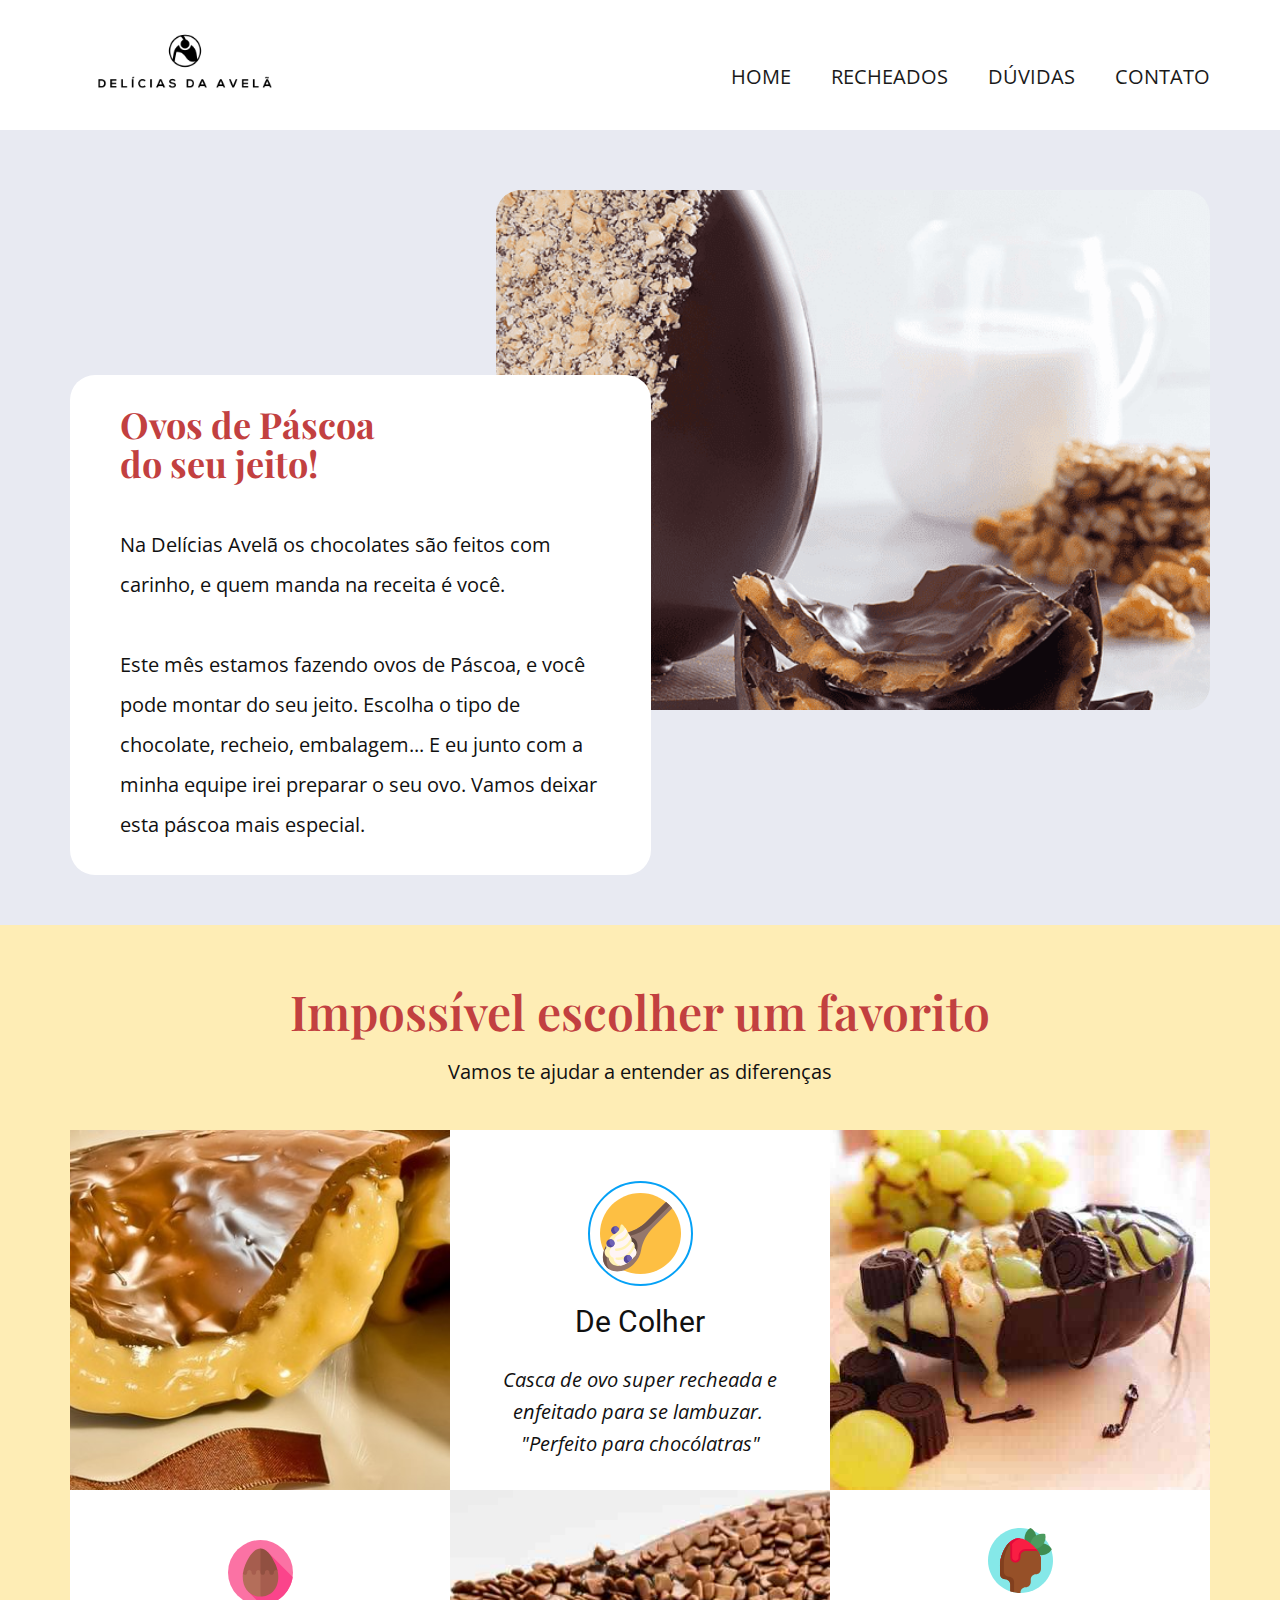
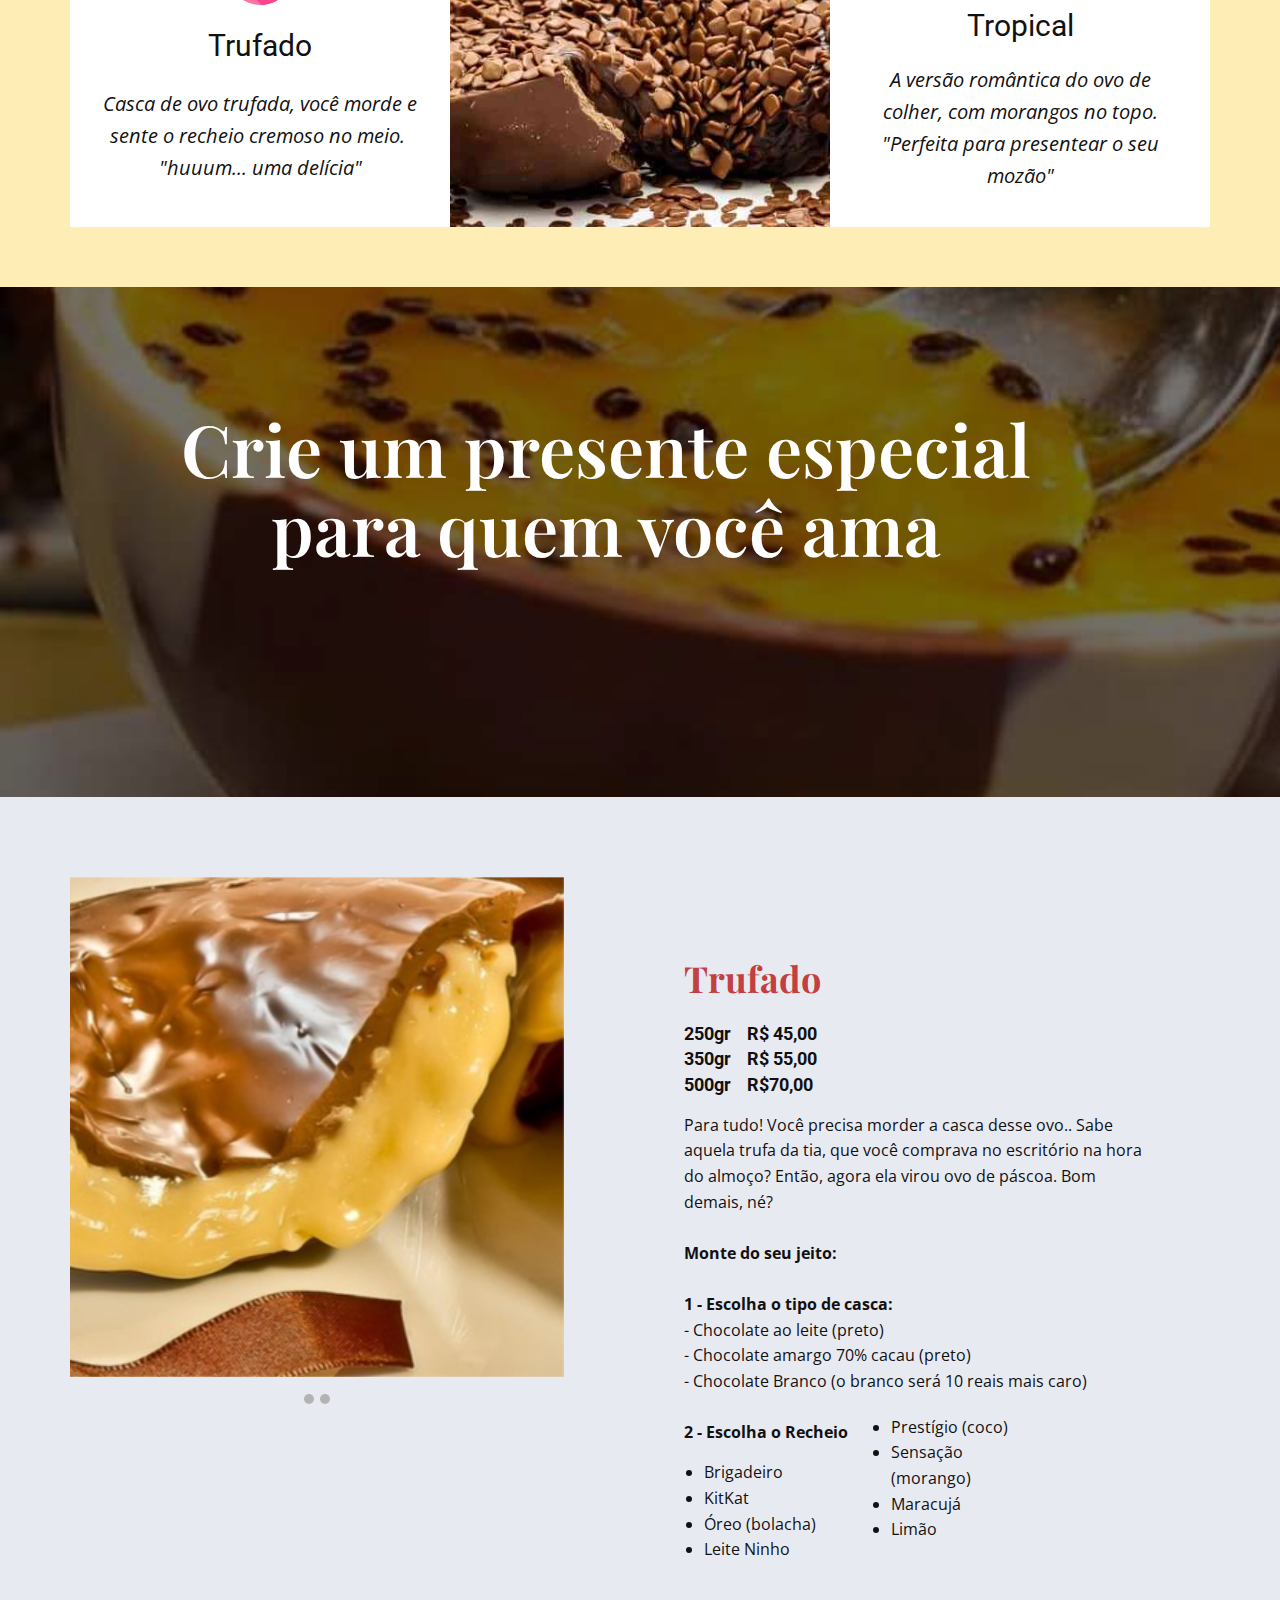
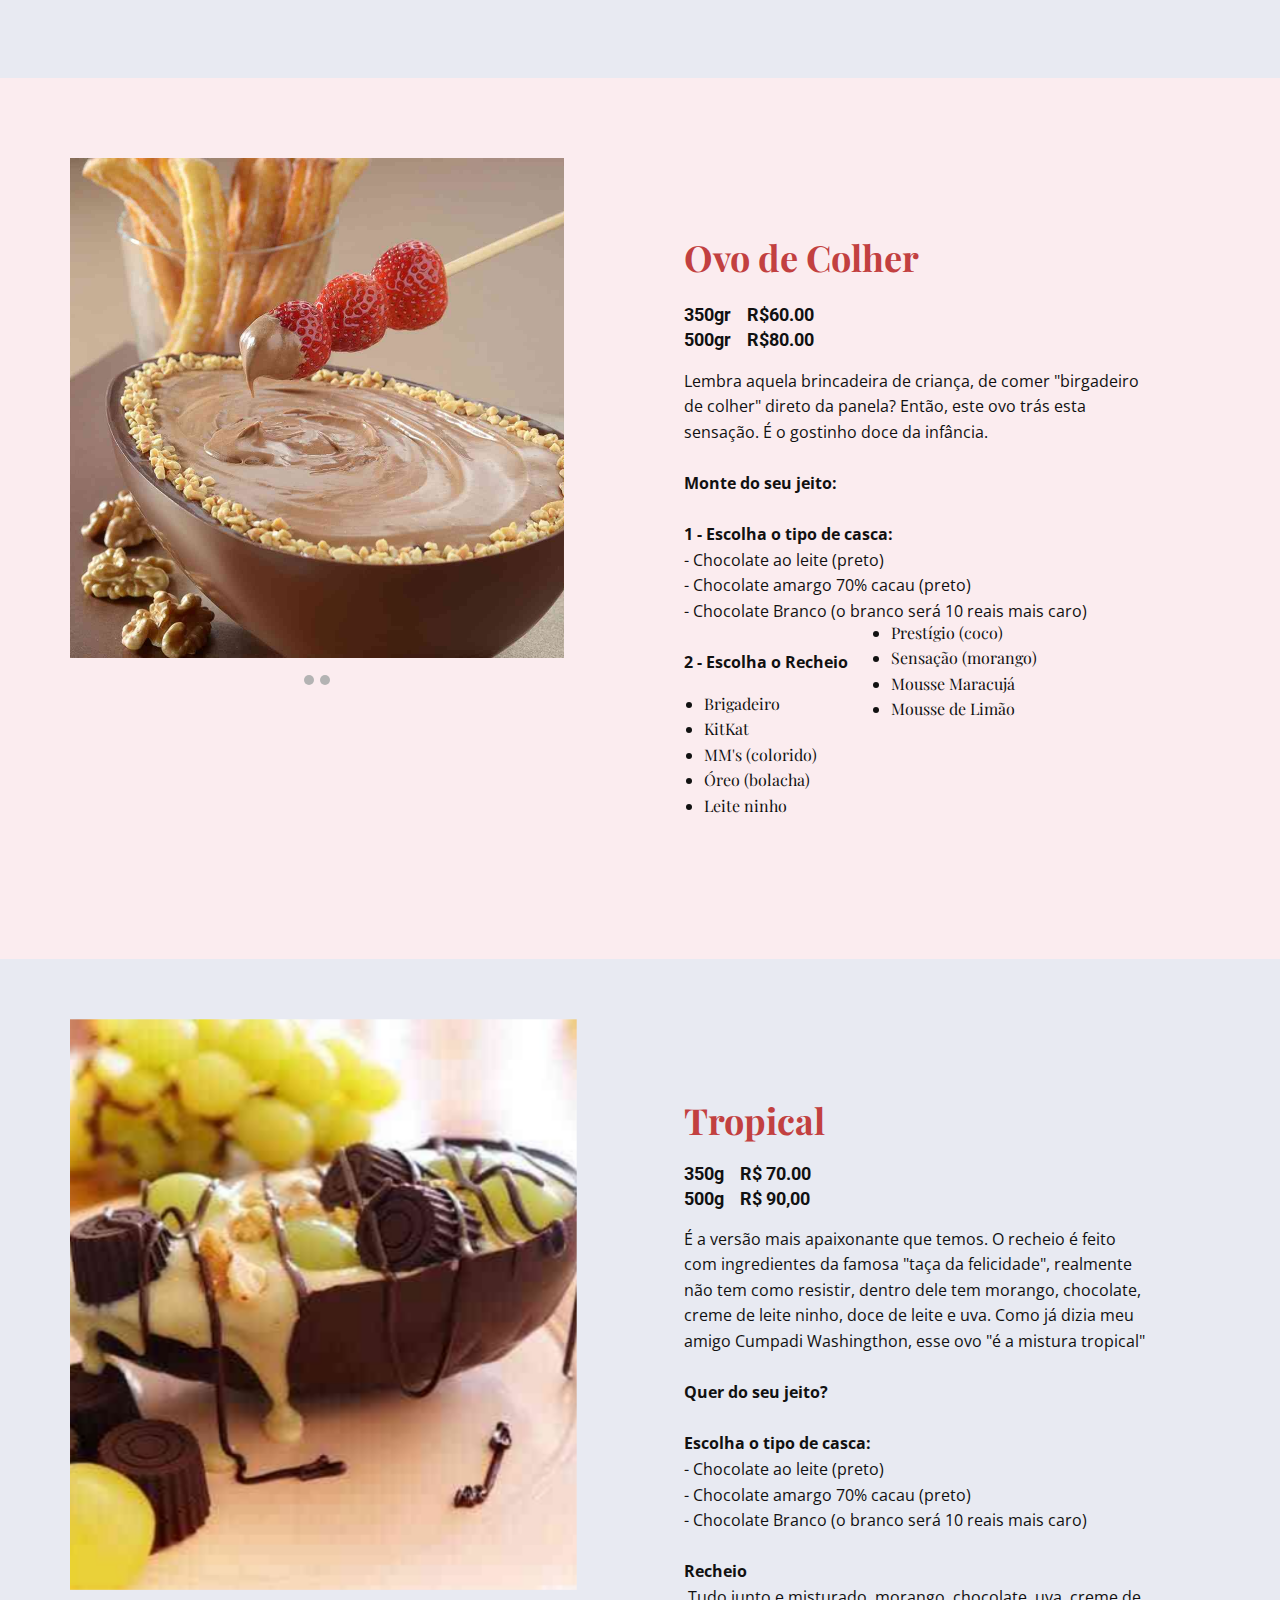
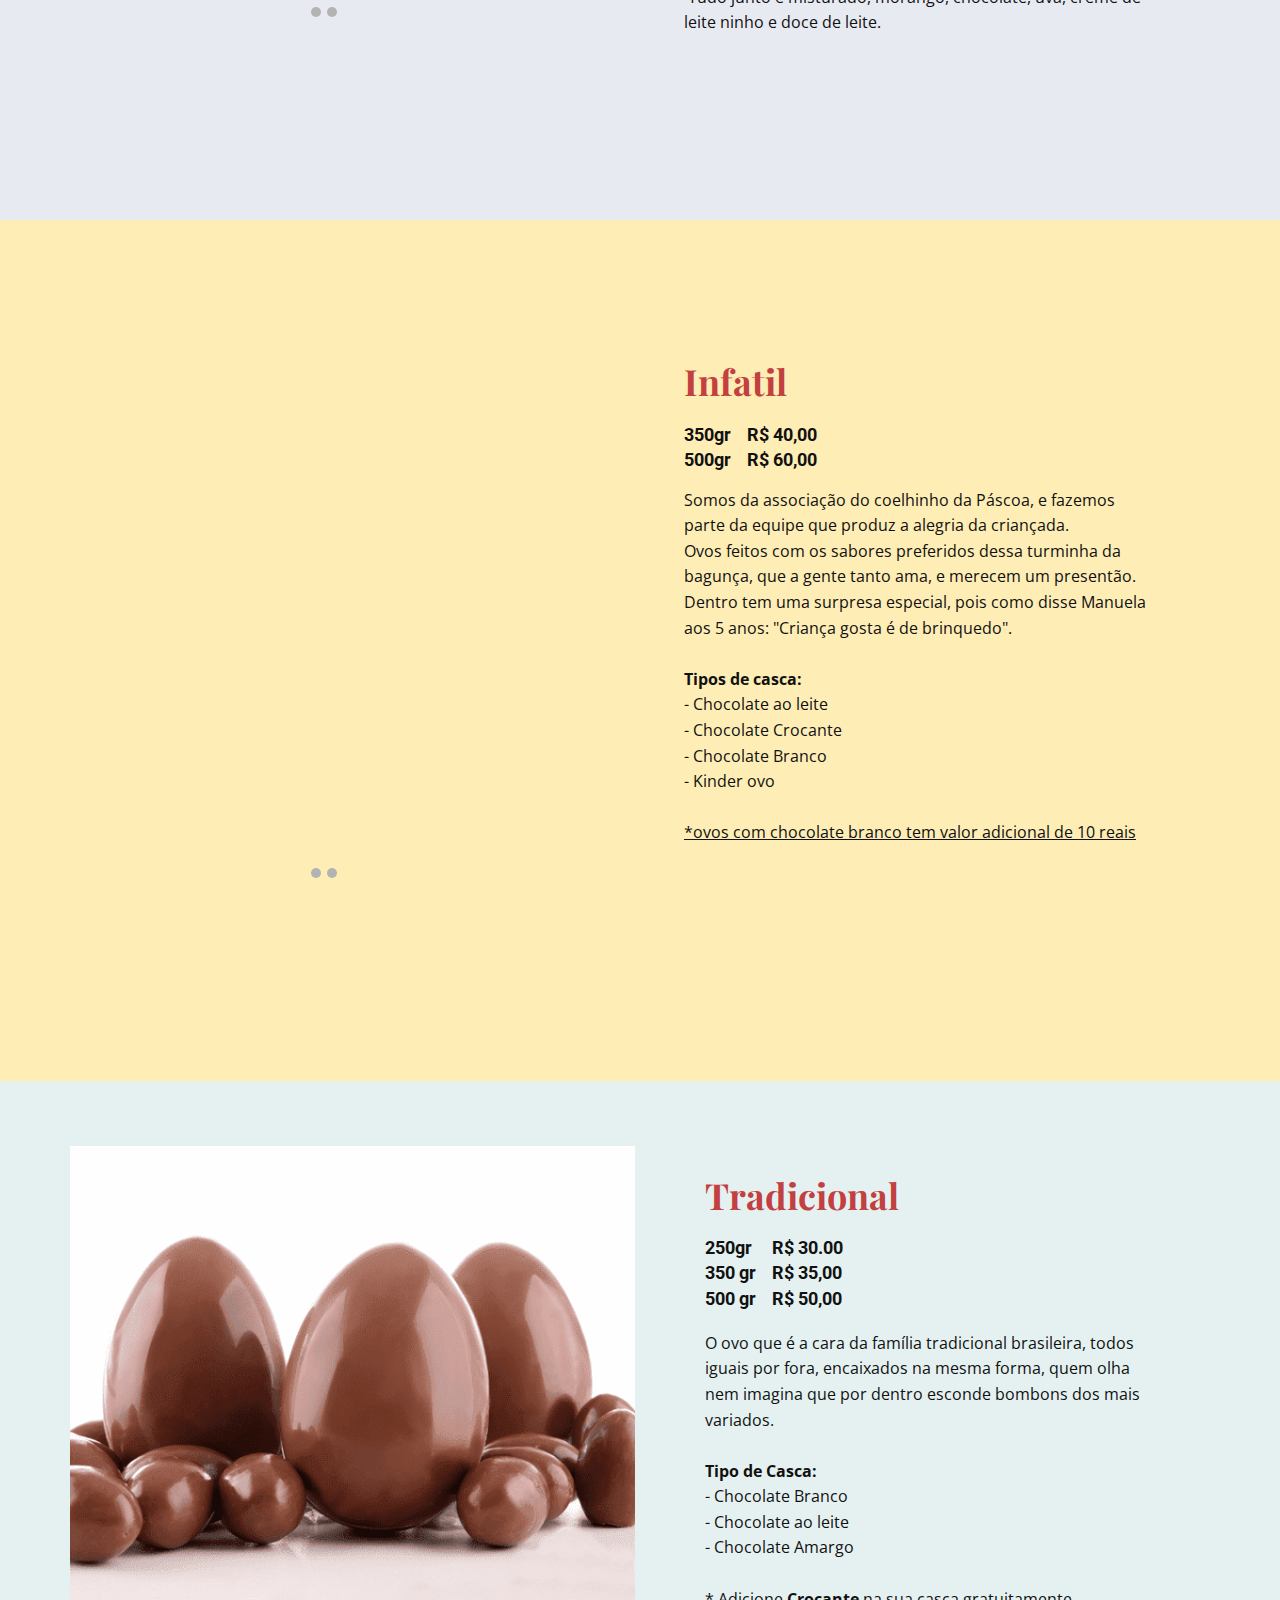
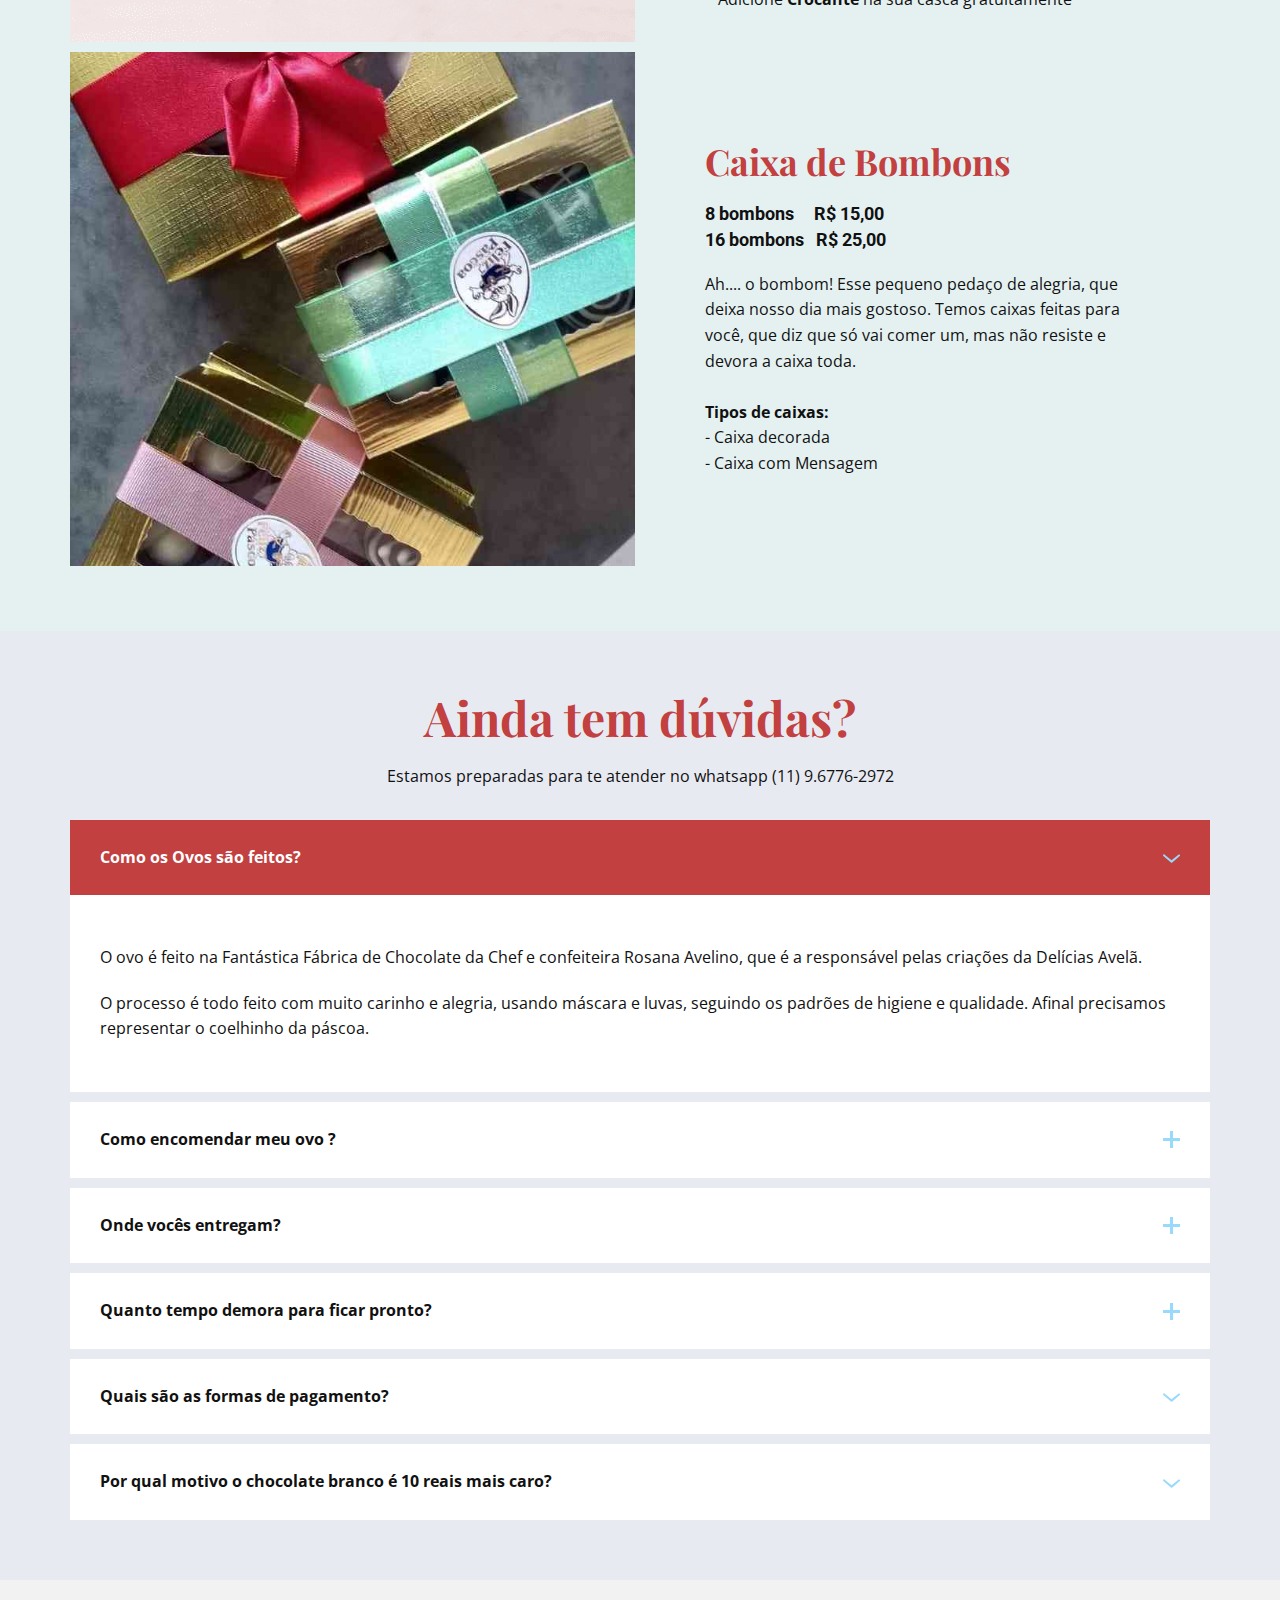
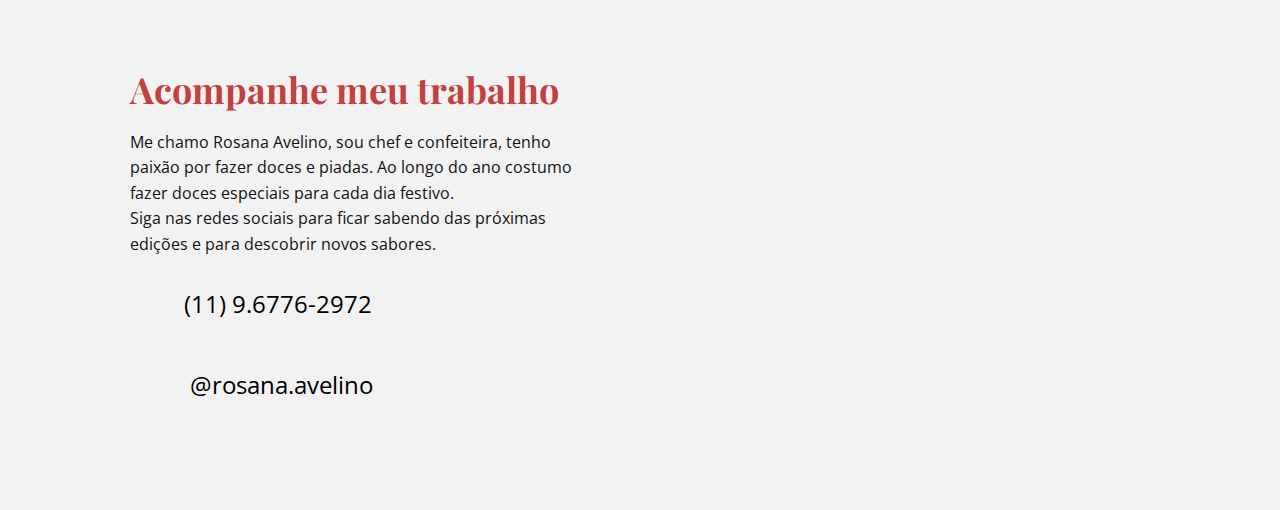
==== commit 790ea30d: "compress images" ====
--- a/index.html
+++ b/index.html
@@ -91,7 +91,7 @@
       </div></header>
     <section class="u-clearfix u-custom-color-13 u-section-1" id="carousel_091f">
       <div class="u-clearfix u-sheet u-valign-middle-lg u-valign-middle-sm u-valign-middle-xs u-sheet-1">
-        <img alt="" class="u-image u-image-round u-radius-25 u-image-1" data-image-width="780" data-image-height="450" src="images/Ovo-Pe-de-Moleque_1000x1000-1-780x450.png">
+        <img alt="" class="u-image u-image-round u-radius-25 u-image-1" data-image-width="780" data-image-height="450" src="images/Ovo-Pe-de-Moleque.png">
         <div class="u-container-style u-group u-radius-25 u-shape-round u-white u-group-1">
           <div class="u-container-layout u-valign-top u-container-layout-1">
             <h2 class="u-custom-font u-font-playfair-display u-text u-text-custom-color-16 u-text-1" spellcheck="true">Ovos de Páscoa&nbsp;<br>do seu jeito!
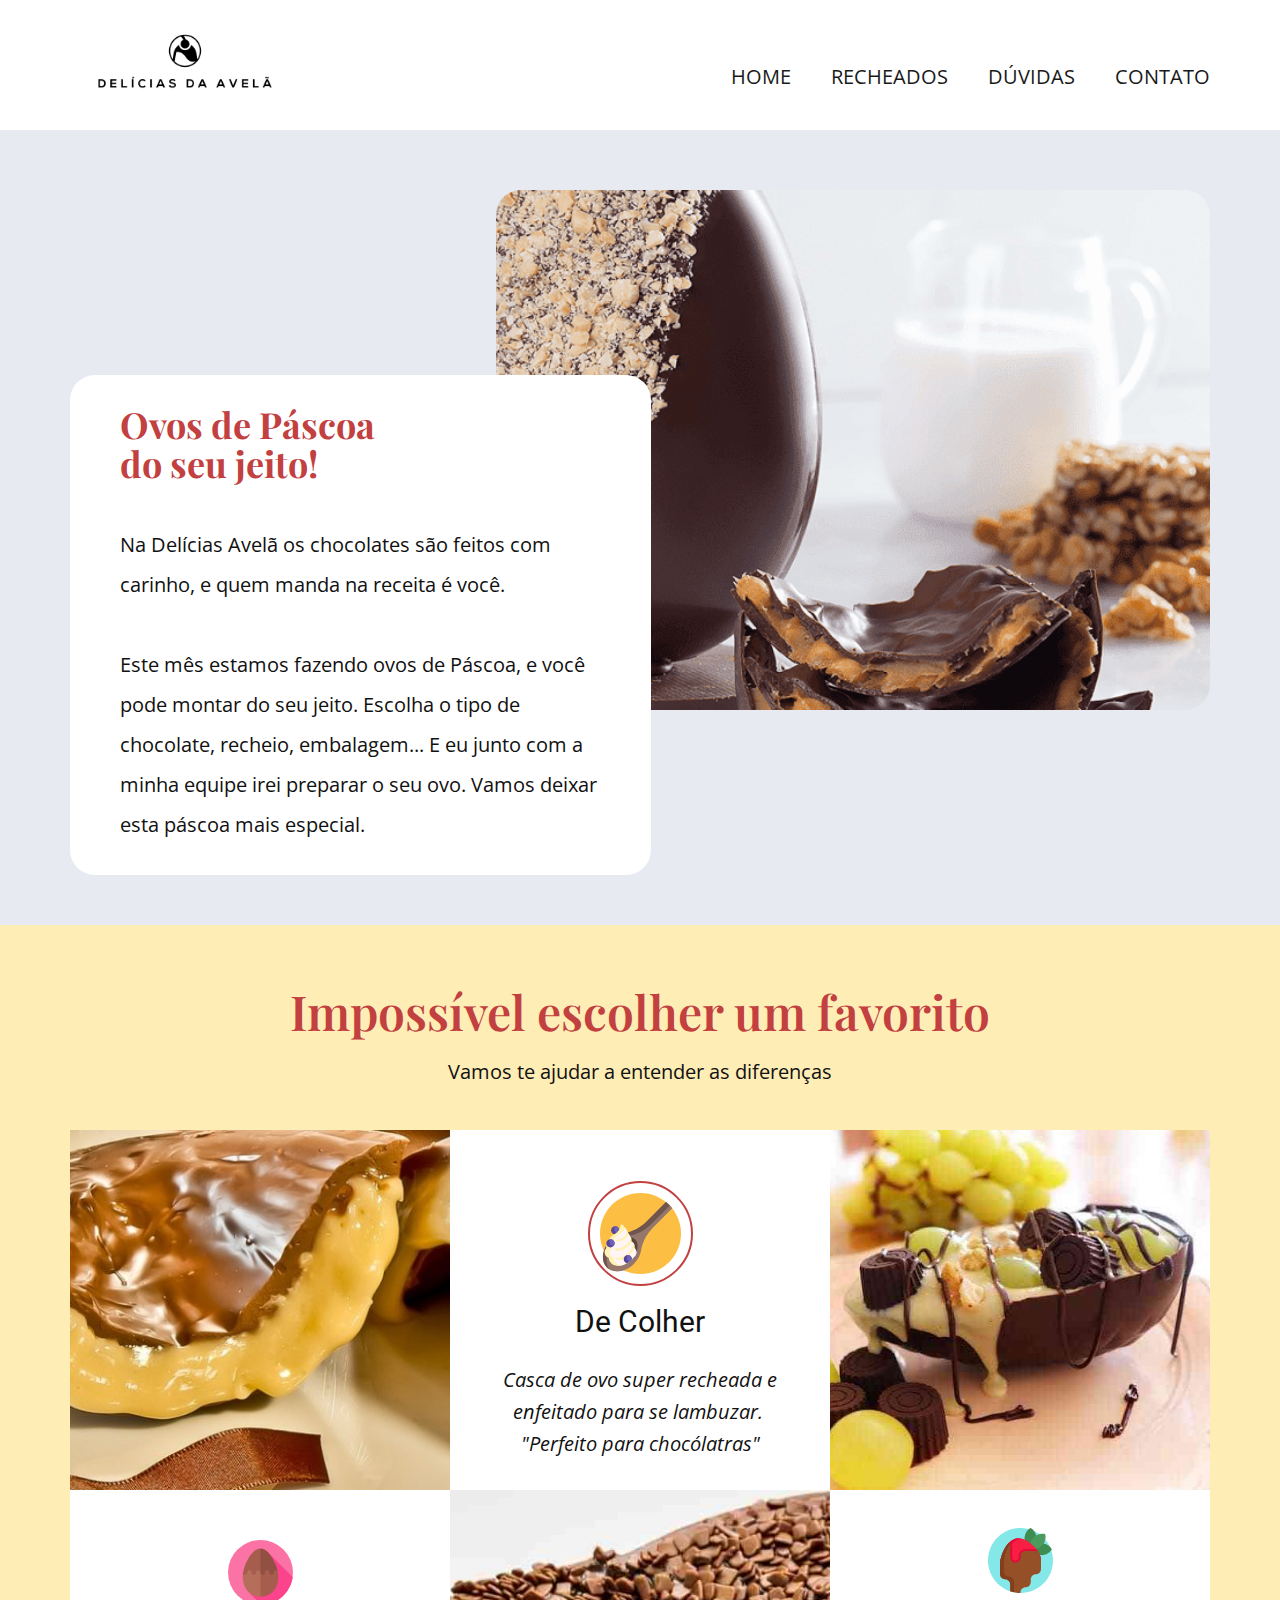
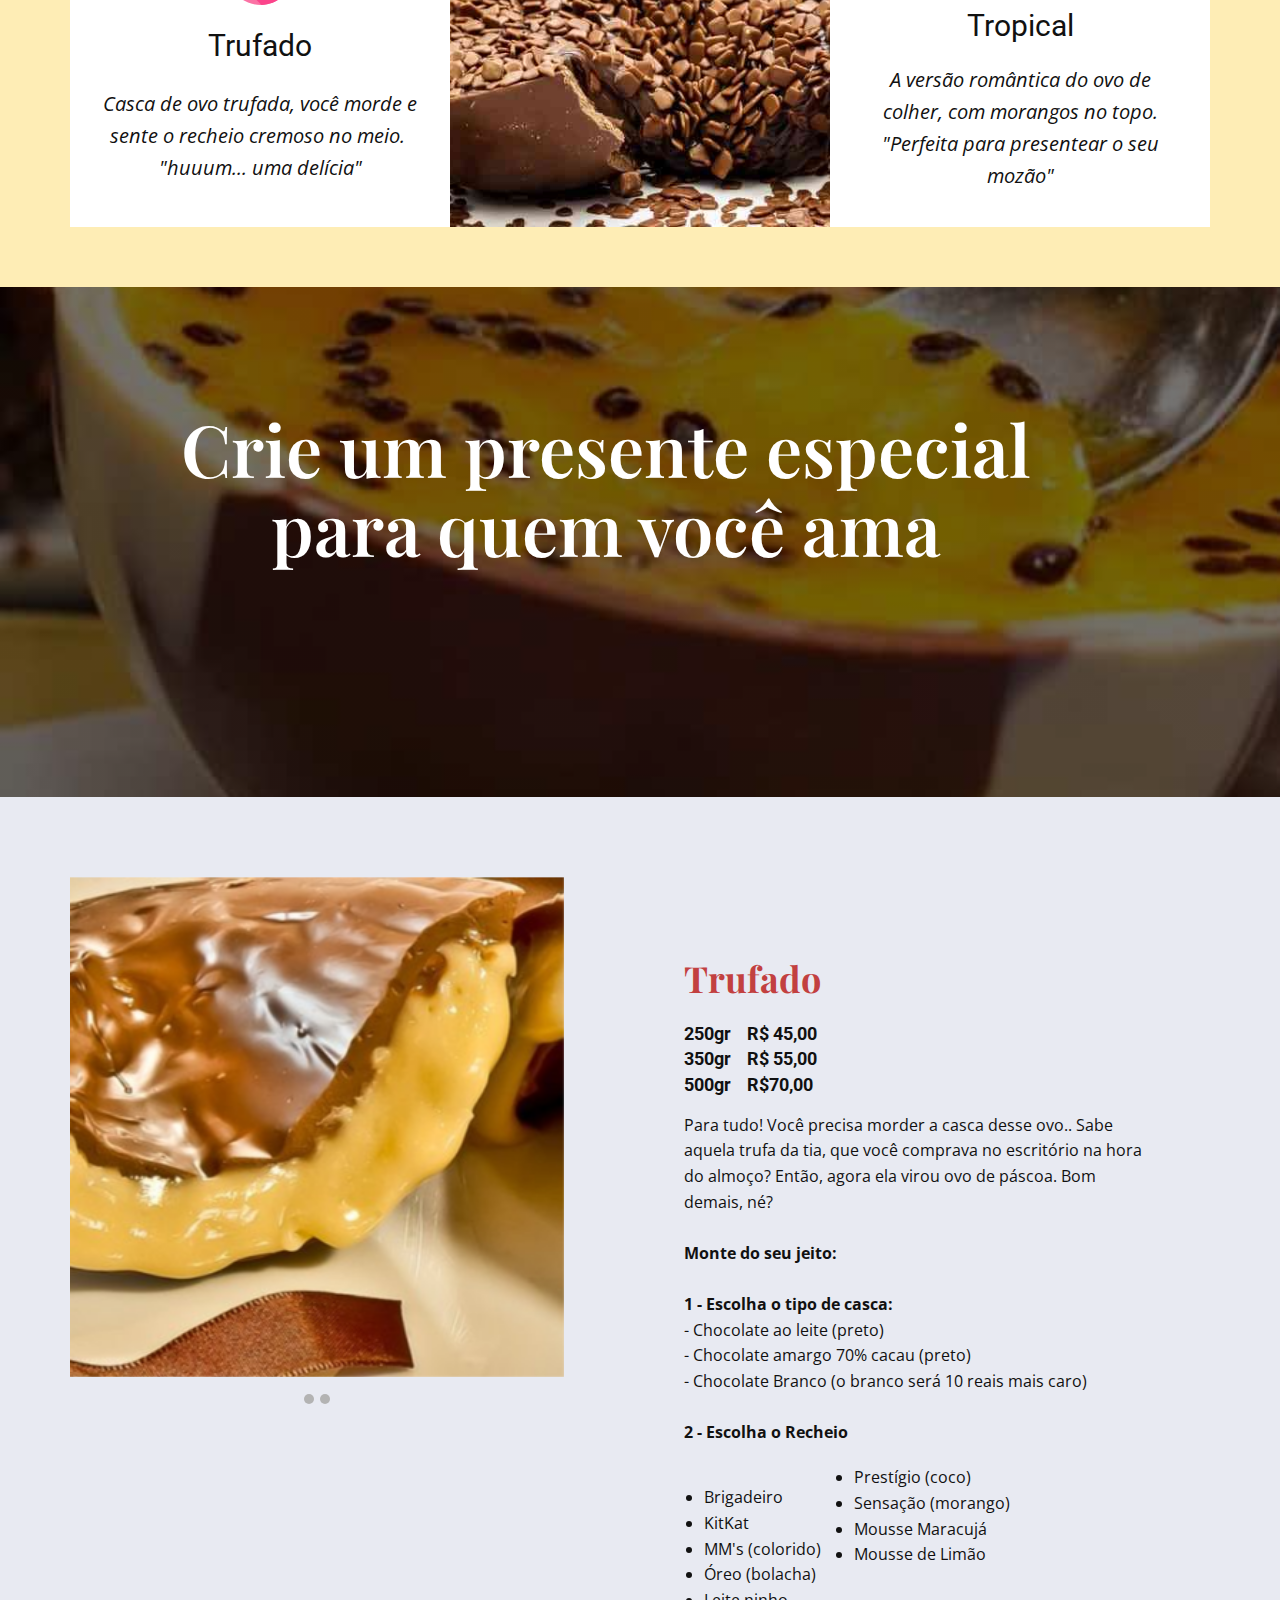
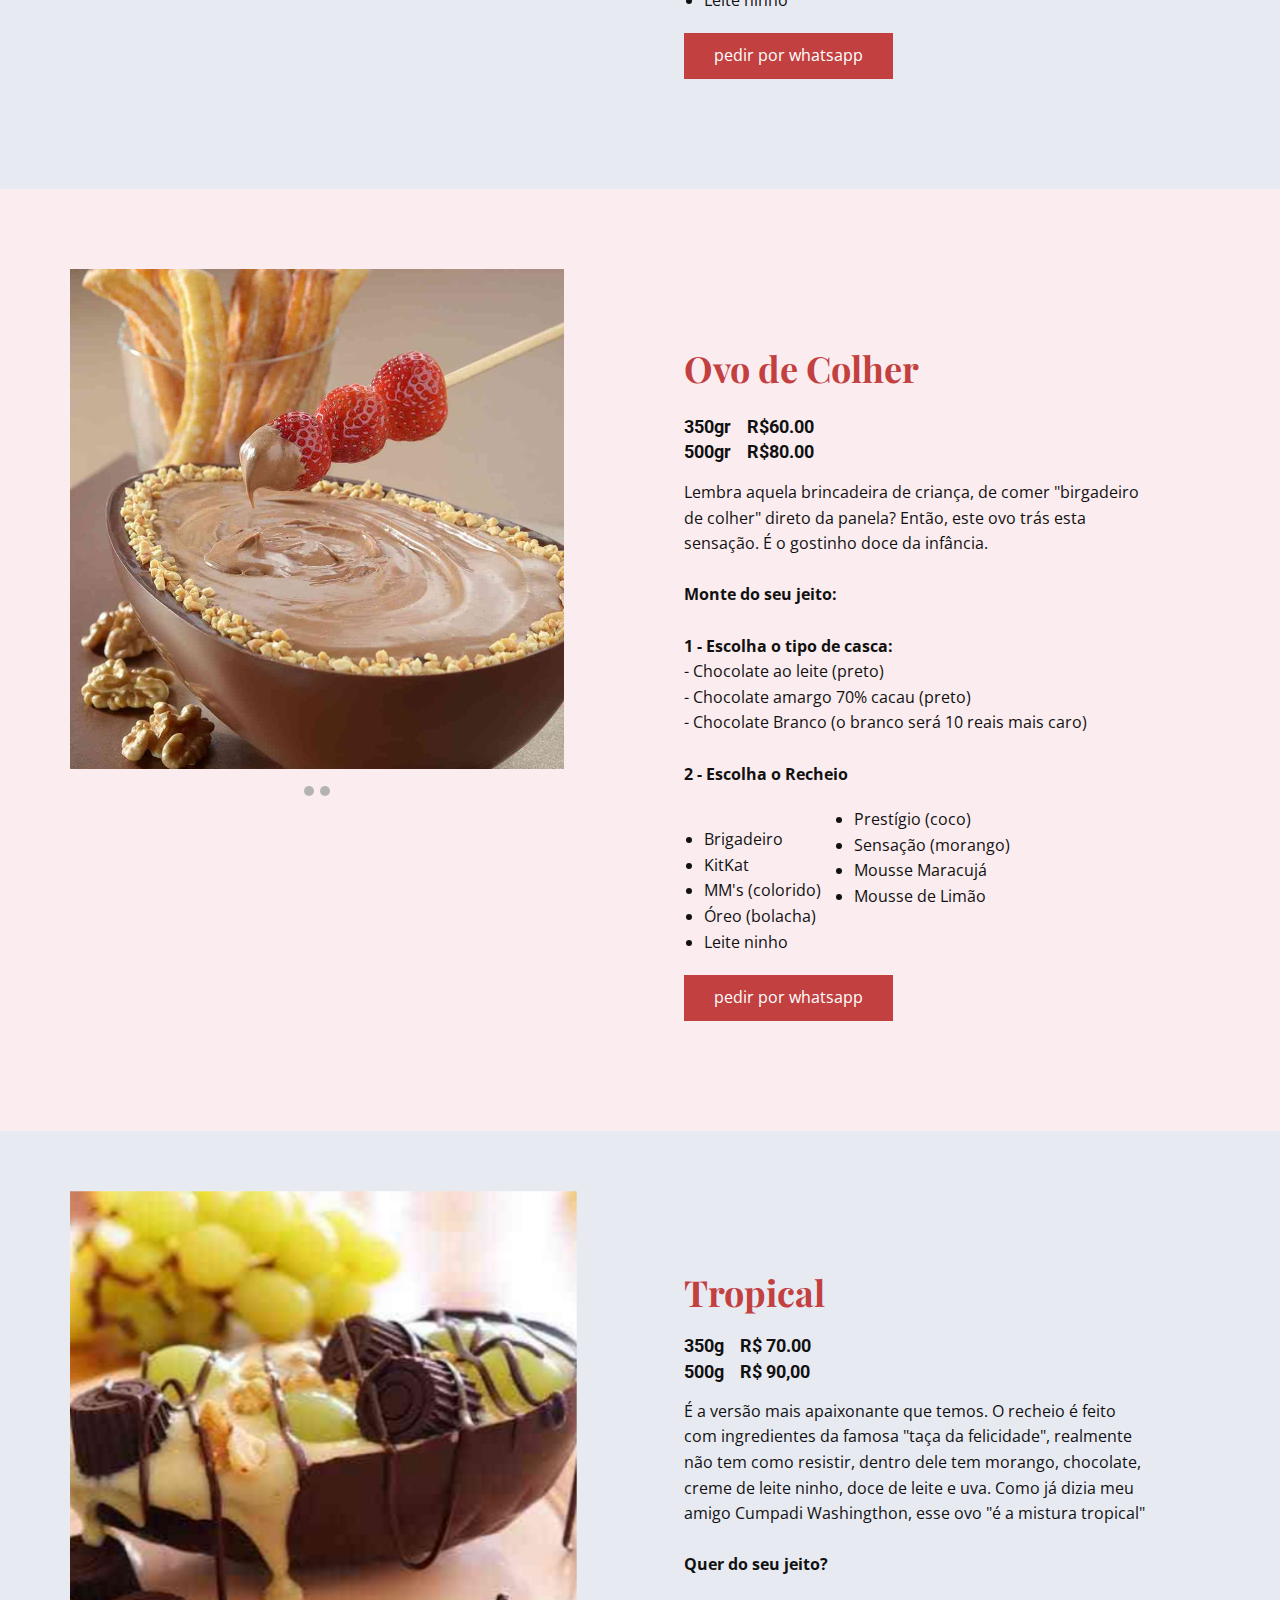
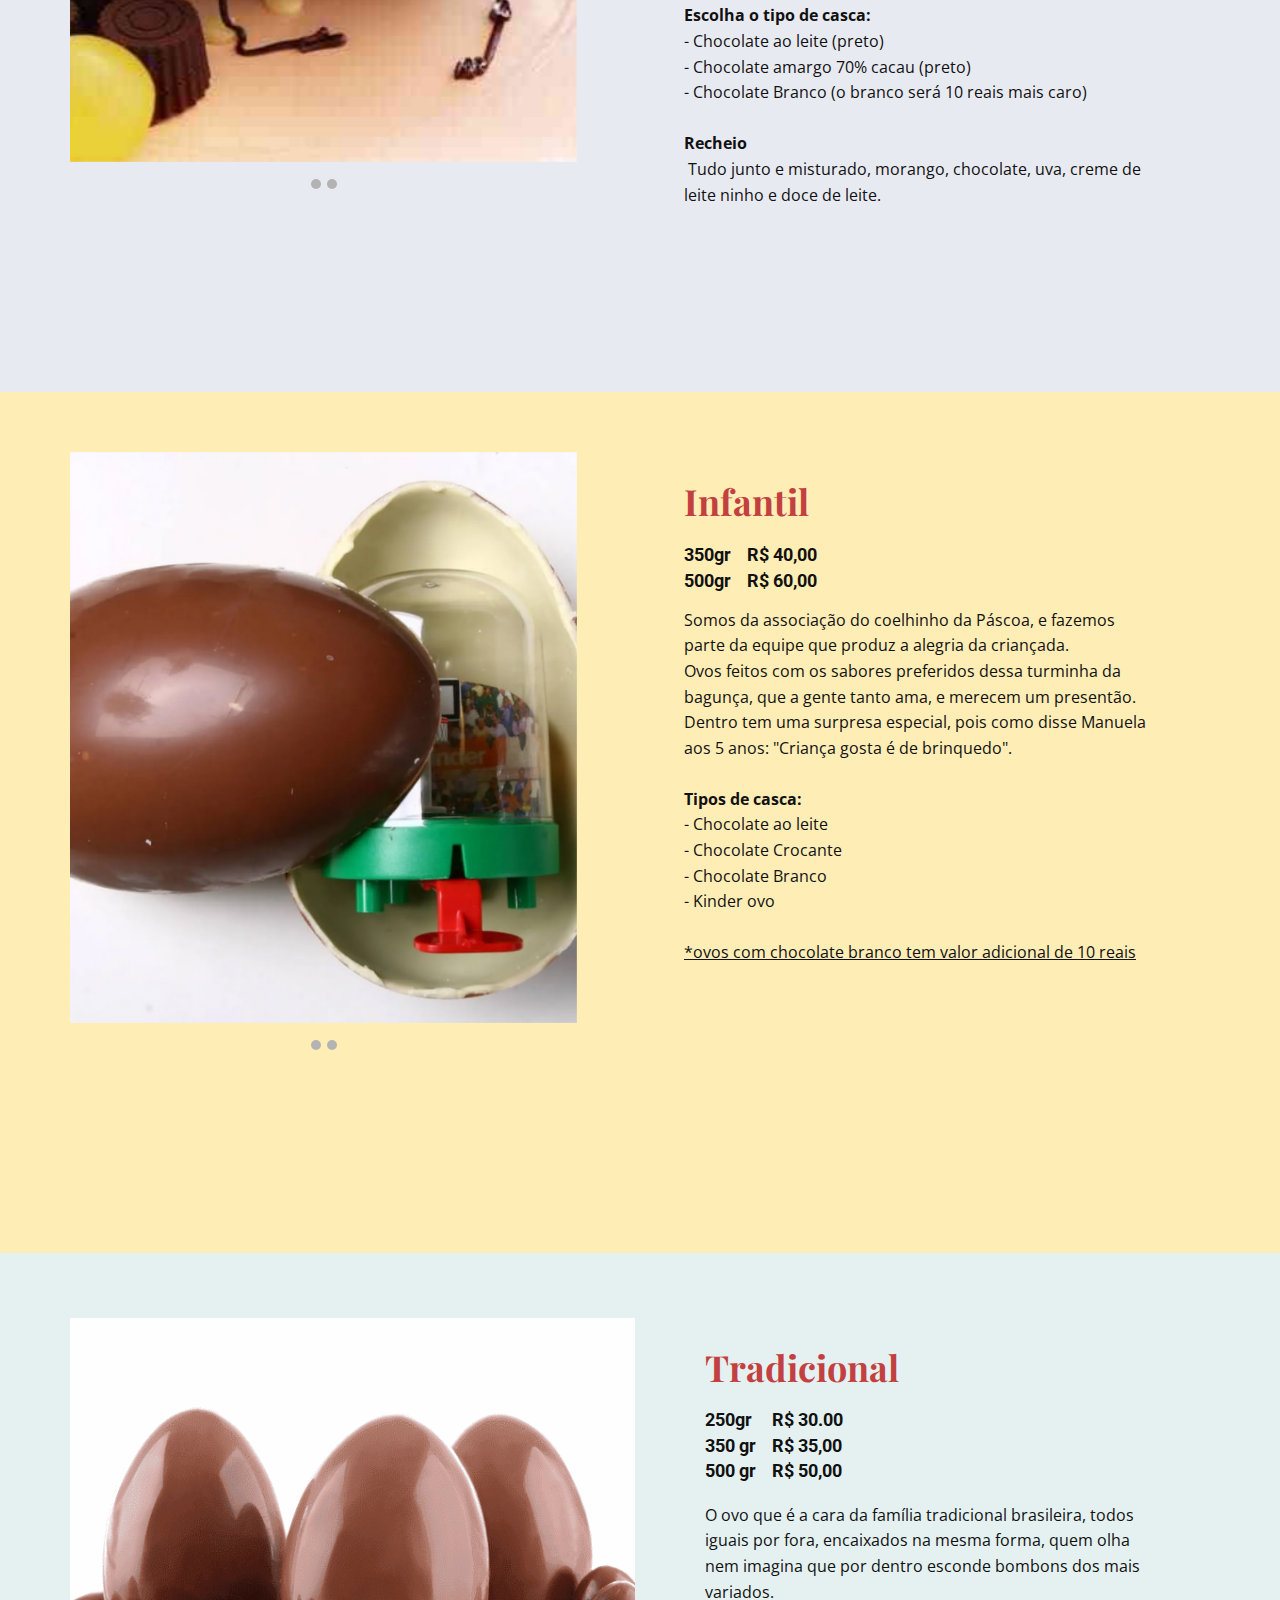
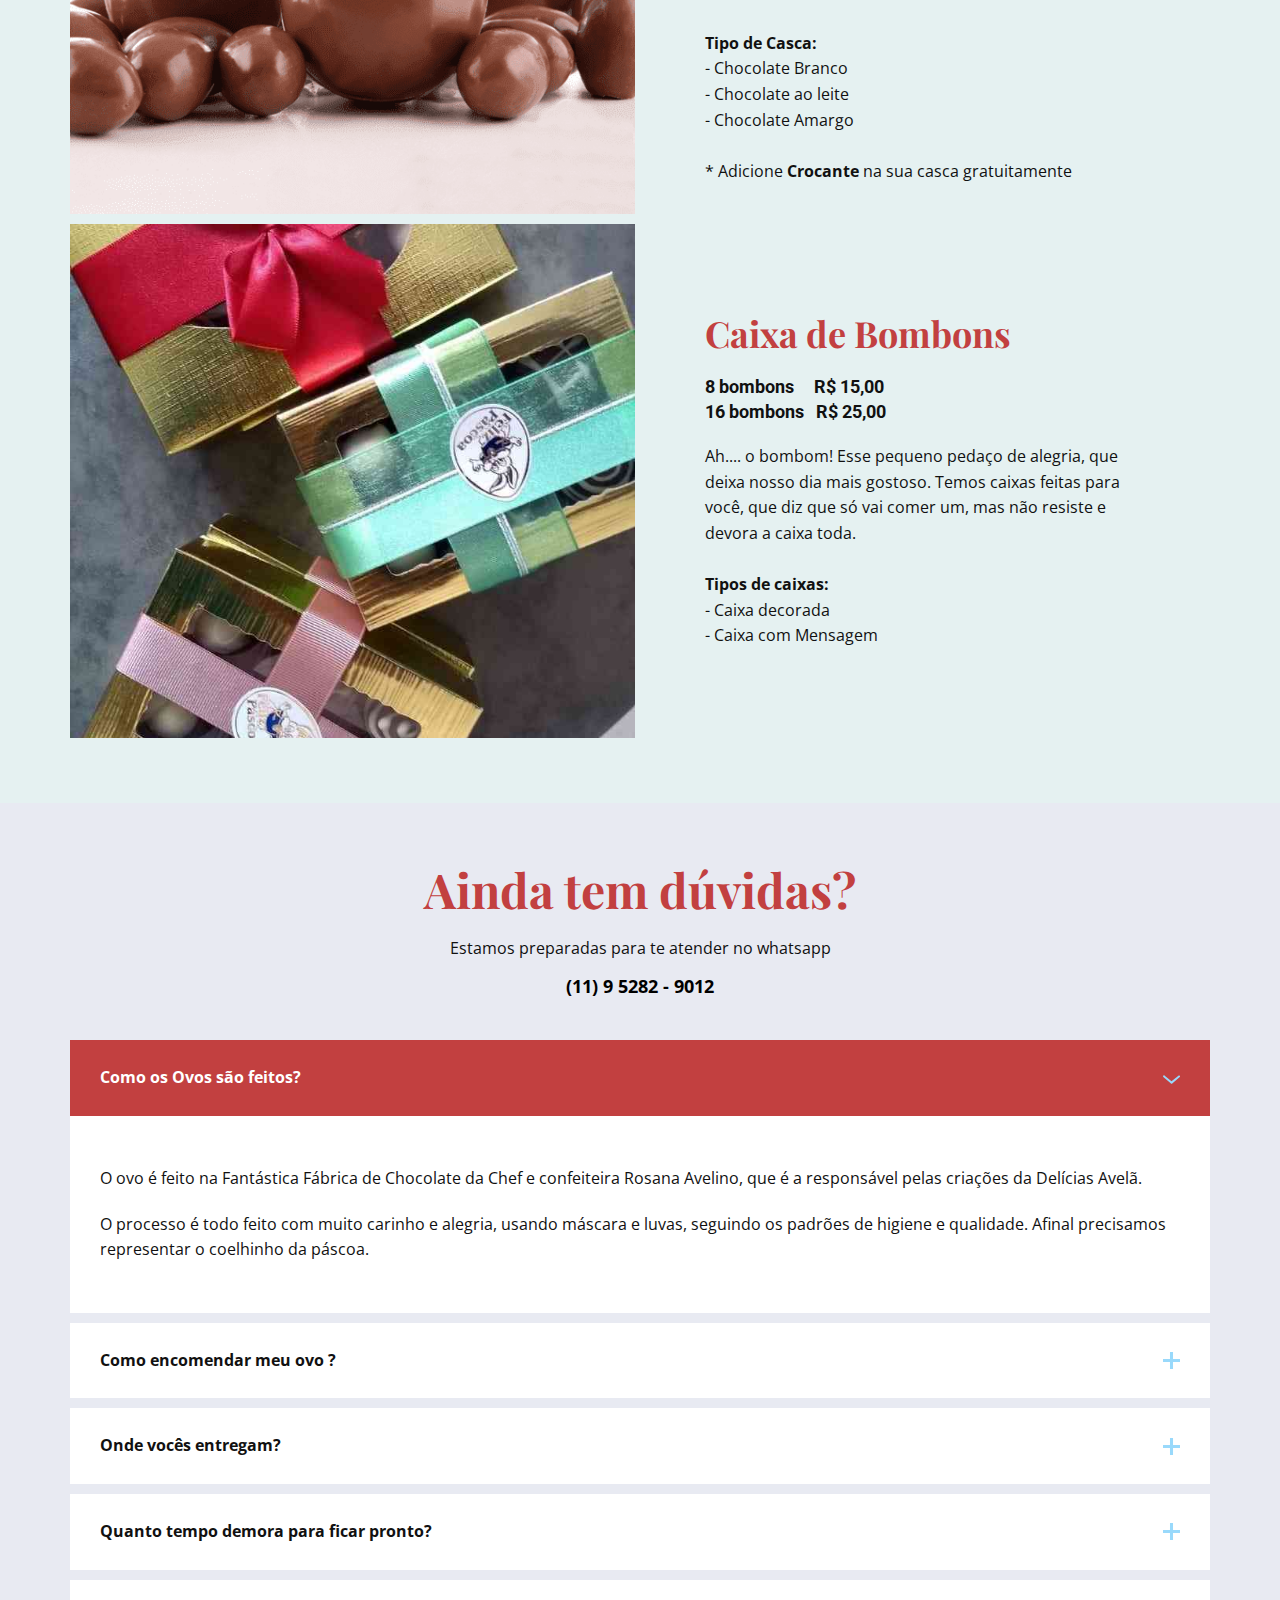
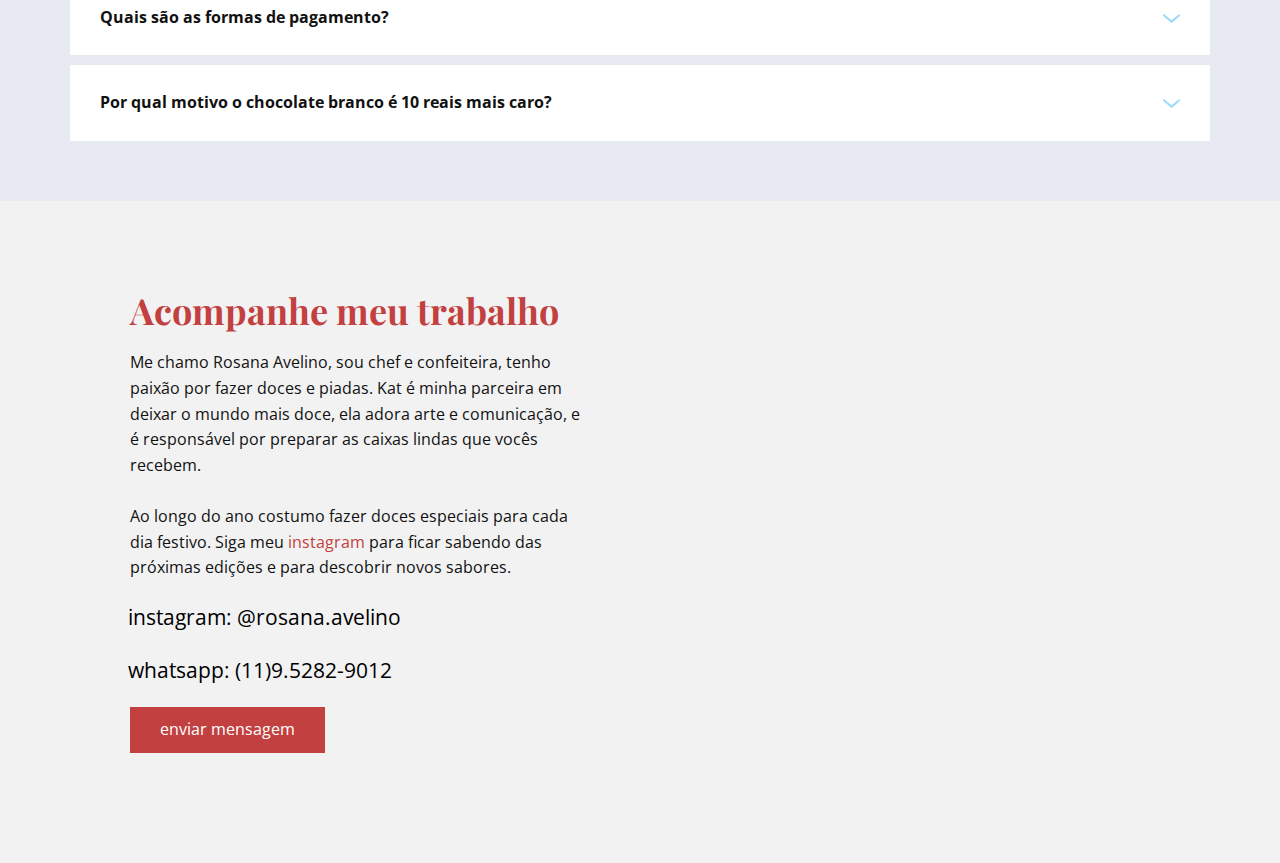
==== commit b904d501: "ajustes mobile e conteudo" ====
--- a/index.html
+++ b/index.html
@@ -112,8 +112,8 @@
             <div class="u-layout-col">
               <div class="u-size-30">
                 <div class="u-layout-row">
-                  <div class="u-align-center u-container-style u-image u-layout-cell u-left-cell u-size-20 u-image-1" data-image-width="623" data-image-height="350">
-                    <div class="u-container-layout u-valign-middle u-container-layout-1"></div>
+                  <div class="mobile-none u-align-center u-container-style u-image u-layout-cell u-left-cell u-size-20 u-image-1" data-image-width="623" data-image-height="350">
+                    <div class="u-container-layout u-valign-middle u-container-layout-1"></div> <!---trufado-->
                   </div>
                   <div class="u-container-style u-layout-cell u-size-20 u-white u-layout-cell-2">
                     <div class="u-container-layout u-container-layout-2"><span class="u-border-2 u-border-palette-1-base u-icon u-icon-circle u-spacing-10 u-text-palette-1-base u-icon-1"><svg class="u-svg-link" preserveAspectRatio="xMidYMin slice" viewBox="0 0 512 512" style=""><use xlink:href="#svg-6360"></use></svg><svg class="u-svg-content" id="svg-6360"><g id="surface1"><path d="M 512 256 C 512 397.386719 397.386719 512 256 512 C 114.613281 512 0 397.386719 0 256 C 0 114.613281 114.613281 0 256 0 C 397.386719 0 512 114.613281 512 256 Z M 512 256 " style=" stroke:none;fill-rule:nonzero;fill:rgb(99.215686%,74.901961%,26.27451%);fill-opacity:1;"></path><path d="M 334.402344 219.195312 C 295.191406 258.40625 268.425781 308.652344 259.441406 363.375 C 254.605469 392.832031 239.15625 423.335938 213.90625 448.585938 C 160.839844 501.652344 84.582031 511.429688 43.574219 470.425781 C 2.570312 429.417969 12.347656 353.160156 65.414062 300.09375 C 90.664062 274.84375 121.167969 259.394531 150.625 254.558594 C 205.347656 245.574219 255.59375 218.8125 294.804688 179.597656 L 417.210938 57.191406 C 426.015625 64.261719 434.046875 71.507812 441.789062 79.710938 C 446.878906 85.109375 451.976562 91.179688 456.625 96.972656 Z M 334.402344 219.195312 " style=" stroke:none;fill-rule:nonzero;fill:rgb(58.431373%,46.666667%,42.352941%);fill-opacity:1;"></path><path d="M 58.457031 482.210938 C 53.113281 478.898438 48.128906 474.976562 43.574219 470.425781 C 2.570312 429.417969 12.347656 353.160156 65.414062 300.09375 C 90.664062 274.84375 121.167969 259.394531 150.625 254.558594 C 205.347656 245.574219 255.59375 218.808594 294.804688 179.597656 L 417.246094 57.152344 C 425.925781 64.121094 434.164062 71.566406 441.789062 79.710938 L 325.109375 196.390625 C 285.003906 236.496094 233.613281 263.867188 177.644531 273.058594 C 147.515625 278.003906 116.316406 293.804688 90.488281 319.632812 C 40.898438 369.222656 28.28125 438.609375 58.457031 482.210938 Z M 58.457031 482.210938 " style=" stroke:none;fill-rule:nonzero;fill:rgb(43.921569%,33.333333%,29.803922%);fill-opacity:1;"></path><path d="M 198.503906 421.5625 C 156.792969 463.273438 99.234375 473.34375 69.945312 444.054688 C 40.65625 414.765625 50.726562 357.207031 92.4375 315.496094 C 134.152344 273.78125 191.710938 263.710938 221 293 C 250.289062 322.289062 240.21875 379.847656 198.503906 421.5625 Z M 198.503906 421.5625 " style=" stroke:none;fill-rule:nonzero;fill:rgb(35.294118%,26.666667%,23.921569%);fill-opacity:1;"></path><path d="M 122.292969 235.855469 C 122.292969 250.292969 110.585938 262 96.144531 262 C 81.707031 262 70 250.292969 70 235.855469 C 70 221.414062 81.707031 209.707031 96.144531 209.707031 C 110.585938 209.707031 122.292969 221.414062 122.292969 235.855469 Z M 122.292969 235.855469 " style=" stroke:none;fill-rule:nonzero;fill:rgb(32.941176%,27.45098%,60.784314%);fill-opacity:1;"></path><path d="M 122.292969 235.855469 C 122.292969 242.46875 119.816406 248.492188 115.765625 253.097656 C 115.65625 253.097656 115.550781 253.113281 115.441406 253.113281 C 101 253.113281 89.292969 241.40625 89.292969 226.96875 C 89.292969 220.351562 91.769531 214.328125 95.820312 209.722656 C 95.929688 209.722656 96.035156 209.707031 96.144531 209.707031 C 110.585938 209.707031 122.292969 221.414062 122.292969 235.855469 Z M 122.292969 235.855469 " style=" stroke:none;fill-rule:nonzero;fill:rgb(43.137255%,38.039216%,70.980392%);fill-opacity:1;"></path><path d="M 211.886719 406.257812 C 207.867188 411.527344 203.410156 416.65625 198.503906 421.558594 C 156.792969 463.273438 99.234375 473.34375 69.945312 444.054688 C 60.722656 434.835938 55.410156 422.808594 53.753906 409.359375 C 39.339844 404.296875 29 390.570312 29 374.425781 C 29 363.882812 33.414062 354.371094 40.488281 347.628906 C 39.554688 344.558594 39.050781 341.304688 39.050781 337.929688 C 39.050781 324.0625 47.519531 312.179688 59.566406 307.160156 C 58.328125 299.824219 59.113281 291.121094 62.671875 285.15625 C 79.929688 256.242188 125.453125 255.835938 129.535156 206.808594 C 130.082031 200.242188 137.957031 197.0625 142.847656 201.472656 C 162.914062 219.554688 181.183594 259.34375 196.59375 285.15625 C 200.167969 291.152344 200.945312 299.902344 199.683594 307.261719 C 211.597656 312.339844 219.949219 324.15625 219.949219 337.929688 C 219.949219 341.304688 219.445312 344.558594 218.511719 347.628906 C 225.585938 354.371094 230 363.882812 230 374.425781 C 230 387.964844 222.730469 399.800781 211.886719 406.257812 Z M 211.886719 406.257812 " style=" stroke:none;fill-rule:nonzero;fill:rgb(100%,94.901961%,70.588235%);fill-opacity:1;"></path><path d="M 230 374.425781 C 230 386.492188 224.222656 397.207031 215.285156 403.96875 C 212.816406 405.835938 210.585938 407.988281 208.625 410.386719 C 205.492188 414.210938 202.121094 417.945312 198.503906 421.558594 C 177.804688 442.261719 153.199219 455.164062 130.082031 459.335938 C 118.882812 457.023438 108.875 451.984375 100.945312 444.054688 C 91.722656 434.835938 86.410156 422.808594 84.753906 409.359375 C 70.339844 404.296875 60 390.570312 60 374.425781 C 60 363.882812 64.414062 354.371094 71.488281 347.628906 C 70.554688 344.558594 70.050781 341.304688 70.050781 337.929688 C 70.050781 324.0625 78.519531 312.179688 90.566406 307.160156 C 89.328125 299.824219 90.113281 291.121094 93.671875 285.15625 C 109.28125 259.007812 148.003906 256.171875 158.285156 219.601562 C 163.144531 226.5 167.867188 234.203125 172.441406 242.109375 C 162.699219 272.105469 139.949219 293.191406 113.5 293.191406 C 109.0625 293.191406 105.523438 297.046875 106.050781 301.589844 C 106.492188 305.382812 109.871094 308.203125 113.6875 308.191406 C 135.085938 308.132812 155.066406 297.636719 169.972656 278.628906 C 174.648438 272.660156 178.640625 266.066406 181.914062 259.003906 C 186.554688 267.441406 191.007812 275.628906 195.246094 282.871094 C 181.011719 322.703125 144.660156 351.097656 102.167969 351.097656 C 97.960938 351.097656 94.566406 354.558594 94.667969 358.785156 C 94.769531 362.914062 98.371094 366.109375 102.5 366.097656 C 143.976562 365.972656 180.335938 342.515625 200.328125 307.566406 C 205.257812 309.796875 209.558594 313.171875 212.859375 317.378906 C 196.214844 374.402344 152.09375 413.265625 106.132812 407.359375 C 101.722656 406.796875 97.71875 410.175781 97.675781 414.761719 C 97.636719 418.601562 100.675781 421.792969 104.480469 422.273438 C 134.347656 426.019531 164.210938 414.414062 188.59375 389.574219 C 201.367188 376.558594 211.839844 360.691406 219.570312 342.9375 C 219.328125 344.542969 218.972656 346.109375 218.511719 347.632812 C 225.585938 354.371094 230 363.882812 230 374.425781 Z M 230 374.425781 " style=" stroke:none;fill-rule:nonzero;fill:rgb(100%,96.078431%,96.078431%);fill-opacity:1;"></path><path d="M 92.292969 318.144531 C 92.292969 332.585938 80.585938 344.292969 66.144531 344.292969 C 51.707031 344.292969 40 332.585938 40 318.144531 C 40 303.707031 51.707031 292 66.144531 292 C 80.585938 292 92.292969 303.707031 92.292969 318.144531 Z M 176.144531 392 C 161.707031 392 150 403.707031 150 418.144531 C 150 430.613281 158.730469 441.035156 170.410156 443.652344 C 180.203125 437.742188 189.707031 430.359375 198.507812 421.5625 C 199.792969 420.273438 201.050781 418.96875 202.28125 417.652344 C 202.015625 403.441406 190.421875 392 176.144531 392 Z M 176.144531 392 " style=" stroke:none;fill-rule:nonzero;fill:rgb(32.941176%,27.45098%,60.784314%);fill-opacity:1;"></path><path d="M 92.292969 318.144531 C 92.292969 324.761719 89.816406 330.785156 85.765625 335.390625 C 85.65625 335.390625 85.550781 335.40625 85.441406 335.40625 C 71 335.40625 59.292969 323.699219 59.292969 309.261719 C 59.292969 302.644531 61.769531 296.621094 65.820312 292.015625 C 65.929688 292.015625 66.035156 292 66.144531 292 C 80.585938 292 92.292969 303.707031 92.292969 318.144531 Z M 176.144531 392 C 176.035156 392 175.929688 392.015625 175.820312 392.015625 C 171.769531 396.621094 169.292969 402.644531 169.292969 409.261719 C 169.292969 420.089844 175.878906 429.378906 185.257812 433.347656 C 189.808594 429.753906 194.238281 425.824219 198.503906 421.558594 C 199.792969 420.273438 201.050781 418.96875 202.277344 417.652344 C 202.015625 403.441406 190.421875 392 176.144531 392 Z M 176.144531 392 " style=" stroke:none;fill-rule:nonzero;fill:rgb(43.137255%,38.039216%,70.980392%);fill-opacity:1;"></path>
@@ -126,8 +126,8 @@
                       </p>
                     </div>
                   </div>
-                  <div class="u-align-center u-container-style u-image u-layout-cell u-right-cell u-size-20 u-image-2" data-image-width="678" data-image-height="452">
-                    <div class="u-container-layout u-valign-middle u-container-layout-3"></div>
+                  <div class="mobile-none u-align-center u-container-style u-image u-layout-cell u-right-cell u-size-20 u-image-2" data-image-width="678" data-image-height="452">
+                    <div class="u-container-layout u-valign-middle u-container-layout-3"></div><!---tropical-->
                   </div>
                 </div>
               </div>
@@ -144,7 +144,7 @@
                       </p>
                     </div>
                   </div>
-                  <div class="u-align-center u-container-style u-image u-layout-cell u-size-20 u-image-3" data-image-width="640" data-image-height="360">
+                  <div class="mobile-none u-align-center u-container-style u-image u-layout-cell u-size-20 u-image-3" data-image-width="640" data-image-height="360">
                     <div class="u-container-layout u-valign-middle u-container-layout-5"></div>
                   </div>
                   <div class="u-container-style u-layout-cell u-right-cell u-size-20 u-white u-layout-cell-6">
@@ -215,20 +215,27 @@
               <span style="font-weight: 700;">2 - Escolha o Recheio</span>
               <br>
             </p>
-            <ul class="u-text u-text-4">
-              <li>Brigadeiro</li>
-              <li>KitKat</li>
-              <li>Óreo (bolacha)</li>
-              <li>Leite Ninho</li>
-            </ul>
-            <ul class="u-text u-text-5">
-              <li style="">Prestígio (coco)<br>
-              </li>
-              <li style="">Sensação (morango)</li>
-              <li style="">Maracujá</li>
-              <li style="">Limão<br>
-              </li>
-            </ul>
+
+            <div class="u-container-layout u-container-layout-3" style="padding: 0;">
+              <ul style="float: left; width: 170px;">
+                <li>Brigadeiro</li>
+                <li>KitKat</li>
+                <li>MM's (colorido)</li>
+                <li>Óreo (bolacha)</li>
+                <li>Leite ninho</li>
+              </ul>
+              <ul>
+                <li>Prestígio (coco)</li>
+                <li>Sensação (morango)</li>
+                <li style="">Mousse Maracujá</li>
+                <li>Mousse de Limão</li>
+              </ul>
+            </div>
+              <br>
+              <p><a href="https://api.whatsapp.com/send?phone=5511967762972&text=Olá%20Rosana,%20gostaria %20de%20encomendar%20doces%20da%20Delícias%20da%20Avelã!"
+                class="u-btn">
+             pedir por whatsapp
+           </a></p>
           </div>
         </div>
       </div>
@@ -280,19 +287,26 @@
               <span style="font-weight: 700;">2 - Escolha o Recheio</span>
               <br>
             </p>
-            <ul class="u-custom-font u-font-playfair-display u-text u-text-4">
+            <div class="u-container-layout u-container-layout-3" style="padding: 0;">
+            <ul style="float: left; width: 170px;">
               <li>Brigadeiro</li>
               <li>KitKat</li>
               <li>MM's (colorido)</li>
               <li>Óreo (bolacha)</li>
               <li>Leite ninho</li>
             </ul>
-            <ul class="u-custom-font u-font-playfair-display u-text u-text-5">
+            <ul>
               <li>Prestígio (coco)</li>
               <li>Sensação (morango)</li>
               <li style="">Mousse Maracujá</li>
               <li>Mousse de Limão</li>
             </ul>
+          </div>
+            <br>
+            <p><a href="https://api.whatsapp.com/send?phone=5511967762972&text=Olá%20Rosana,%20gostaria %20de%20encomendar%20doces%20da%20Delícias%20da%20Avelã!"
+              class="u-btn">
+           pedir por whatsapp
+         </a></p>
           </div>
         </div>
       </div>
@@ -379,7 +393,7 @@
         </div>
         <div class="u-container-style u-expanded-width-sm u-expanded-width-xs u-group u-group-1">
           <div class="u-container-layout u-container-layout-3">
-            <h2 class="u-text u-text-1" spellcheck="false">Infatil<br>
+            <h2 class="u-text u-text-1" spellcheck="false">Infantil<br>
             </h2>
             <h6 class="u-text u-text-2" spellcheck="false">350gr&nbsp; &nbsp; R$ 40,00<br>500gr&nbsp; &nbsp; R$ 60,00<br>
             </h6>
@@ -447,7 +461,13 @@
     <section class="u-align-center u-clearfix u-custom-color-13 u-section-9" id="sec-7919">
       <div class="u-clearfix u-sheet u-valign-middle u-sheet-1">
         <h2 class="u-text u-text-1">Ainda tem dúvidas?</h2>
-        <p class="u-text u-text-2">Estamos preparadas para te atender no whatsapp (11) 9.6776-2972</p>
+        <p class="u-text u-text-2">Estamos preparadas para te atender no whatsapp <br>
+
+                <a href="https://api.whatsapp.com/send?phone=5511967762972&text=Olá%20Rosana,%20gostaria %20de%20encomendar%20doces%20da%20Delícias%20da%20Avelã!"
+                  class="u-active-none u-btn u-button-style u-hover-none u-none u-text-black u-text-hover-custom-color-18 u-btn-1" target="_blank">
+                    <span style="font-size: 1.1rem; font-weight: 700;">(11) 9 5282 - 9012</span>
+                  </a>
+        </p>
         <div class="u-accordion u-expanded-width u-faq u-spacing-10 u-accordion-1">
           <div class="u-accordion-item u-accordion-item-1">
             <a class="active u-accordion-link u-active-custom-color-9 u-button-style u-hover-custom-color-16 u-white u-accordion-link-1" id="link-accordion-cd69" aria-controls="accordion-cd69" aria-selected="true">
@@ -473,7 +493,11 @@
                   <p>Entre em contato com a Delícias da Avelã por <span style="font-weight: 700;">whatsapp</span>, ou por <span style="font-weight: 700;">telefone</span> e diga quais ovos você gostaria de encomendar.
                   </p>
                   <p>
-                    <span style="font-size: 1.25rem; font-weight: 700;">(11) 9.6776-2972</span>
+                   <!--- <span style="font-size: 1.25rem; font-weight: 700;">(11) 9.6776-2972</span> --> 
+                    <a href="https://api.whatsapp.com/send?phone=5511967762972&text=Olá%20Rosana,%20gostaria %20de%20encomendar%20doces%20da%20Delícias%20da%20Avelã!"
+                  class="u-active-none u-btn u-button-style u-hover-none u-none u-text-black u-text-hover-custom-color-18 u-btn-1" target="_blank">
+                    <span style="font-size: 1.25rem;">whatsapp: (11) 9 5282 - 9012</span>
+                  </a>
                   </p>
                   <p>
                     <br>
@@ -540,21 +564,36 @@
         <div class="u-clearfix u-expanded-width u-layout-wrap u-layout-wrap-1">
           <div class="u-gutter-0 u-layout">
             <div class="u-layout-row">
-              <div class="u-align-center-sm u-align-center-xs u-align-left-lg u-align-left-md u-align-left-xl u-container-style u-layout-cell u-left-cell u-size-30 u-layout-cell-1">
+              <div class="order-2 u-align-left-lg u-align-left-md u-align-left-xl u-container-style u-layout-cell u-left-cell u-size-30 u-layout-cell-1">
                 <div class="u-container-layout u-valign-middle u-container-layout-1">
                   <h2 class="u-text u-text-1" spellcheck="false">Acompanhe meu trabalho</h2>
-                  <p class="u-text u-text-2" spellcheck="true">Me chamo Rosana Avelino, sou chef e confeiteira, tenho paixão por fazer doces e piadas. Ao longo do ano costumo fazer doces especiais para cada dia festivo.<br>Siga nas redes sociais para ficar sabendo das próximas edições e para descobrir novos sabores.
+                  <p class="u-text u-text-2" spellcheck="true">Me chamo Rosana Avelino, sou chef e confeiteira, tenho paixão por fazer doces e piadas. 
+                    
+                    Kat é minha parceira em deixar o mundo mais doce, ela adora arte e comunicação, e é responsável por preparar as caixas lindas que vocês recebem. 
+                    <br><br>
+
+                    Ao longo do ano costumo fazer doces especiais para cada dia festivo. Siga meu <a href="https://www.instagram.com/rosana.avelino/">instagram</a> para ficar sabendo das próximas edições e para descobrir novos sabores.
                   </p>
-                  <a href="https://api.whatsapp.com/send?phone=5511967762972&amp;text=Olá%20Rosana,%20gostaria%20de%20fazer%20uma%20encomenda%20na%20Delícias%20Avelã!%20Segue abaixo a lista de doces que gostaria de pedir:" class="u-active-none u-btn u-button-style u-hover-none u-none u-text-black u-text-hover-custom-color-18 u-btn-1" target="_blank"><span class="u-icon u-icon-1"><svg class="u-svg-content" style="width: 1em; height: 1em;"><path d="m544.386719 93.007812c-59.875-59.945312-139.503907-92.9726558-224.335938-93.007812-174.804687 0-317.070312 142.261719-317.140625 317.113281-.023437 55.894531 14.578125 110.457031 42.332032 158.550781l-44.992188 164.335938 168.121094-44.101562c46.324218 25.269531 98.476562 38.585937 151.550781 38.601562h.132813c174.785156 0 317.066406-142.273438 317.132812-317.132812.035156-84.742188-32.921875-164.417969-92.800781-224.359376zm-224.335938 487.933594h-.109375c-47.296875-.019531-93.683594-12.730468-134.160156-36.742187l-9.621094-5.714844-99.765625 26.171875 26.628907-97.269531-6.269532-9.972657c-26.386718-41.96875-40.320312-90.476562-40.296875-140.28125.054688-145.332031 118.304688-263.570312 263.699219-263.570312 70.40625.023438 136.589844 27.476562 186.355469 77.300781s77.15625 116.050781 77.132812 186.484375c-.0625 145.34375-118.304687 263.59375-263.59375 263.59375zm144.585938-197.417968c-7.921875-3.96875-46.882813-23.132813-54.148438-25.78125-7.257812-2.644532-12.546875-3.960938-17.824219 3.96875-5.285156 7.929687-20.46875 25.78125-25.09375 31.066406-4.625 5.289062-9.242187 5.953125-17.167968 1.984375-7.925782-3.964844-33.457032-12.335938-63.726563-39.332031-23.554687-21.011719-39.457031-46.960938-44.082031-54.890626-4.617188-7.9375-.039062-11.8125 3.476562-16.171874 8.578126-10.652344 17.167969-21.820313 19.808594-27.105469 2.644532-5.289063 1.320313-9.917969-.664062-13.882813-1.976563-3.964844-17.824219-42.96875-24.425782-58.839844-6.4375-15.445312-12.964843-13.359374-17.832031-13.601562-4.617187-.230469-9.902343-.277344-15.1875-.277344-5.28125 0-13.867187 1.980469-21.132812 9.917969-7.261719 7.933594-27.730469 27.101563-27.730469 66.105469s28.394531 76.683594 32.355469 81.972656c3.960937 5.289062 55.878906 85.328125 135.367187 119.648438 18.90625 8.171874 33.664063 13.042968 45.175782 16.695312 18.984374 6.03125 36.253906 5.179688 49.910156 3.140625 15.226562-2.277344 46.878906-19.171875 53.488281-37.679687 6.601563-18.511719 6.601563-34.375 4.617187-37.683594-1.976562-3.304688-7.261718-5.285156-15.183593-9.253906zm0 0" fill-rule="evenodd"></path></svg><img></span>
-                    <span style="font-size: 1.5rem;">&nbsp; &nbsp;(11) 9.6776-2972</span>
+                  <a href="https://www.instagram.com/rosana.avelino/" class="u-active-none u-btn u-button-style u-hover-none u-none u-text-black u-text-hover-custom-color-16 u-btn-1" target="_blank">
+                    <span style="font-size: 1.3rem;">instagram: @rosana.avelino</span></a>
+                    
+                  <a href="https://api.whatsapp.com/send?phone=5511967762972&text=Olá%20Rosana,%20gostaria %20de%20encomendar%20doces%20da%20Delícias%20da%20Avelã!"
+                  class="u-active-none u-btn u-button-style u-hover-none u-none u-text-black u-text-hover-custom-color-18 u-btn-1" target="_blank">
+                    <span style="font-size: 1.3rem;">whatsapp: (11)9.5282-9012</span>
                   </a>
-                  <a href="https://www.instagram.com/rosana.avelino/" class="u-active-none u-btn u-button-style u-hover-none u-none u-text-black u-text-hover-custom-color-16 u-btn-2" target="_blank"><span class="u-icon u-icon-2"><svg class="u-svg-content" style="width: 1em; height: 1em;"><path d="m510.949219 150.5c-1.199219-27.199219-5.597657-45.898438-11.898438-62.101562-6.5-17.199219-16.5-32.597657-29.601562-45.398438-12.800781-13-28.300781-23.101562-45.300781-29.5-16.296876-6.300781-34.898438-10.699219-62.097657-11.898438-27.402343-1.300781-36.101562-1.601562-105.601562-1.601562s-78.199219.300781-105.5 1.5c-27.199219 1.199219-45.898438 5.601562-62.097657 11.898438-17.203124 6.5-32.601562 16.5-45.402343 29.601562-13 12.800781-23.097657 28.300781-29.5 45.300781-6.300781 16.300781-10.699219 34.898438-11.898438 62.097657-1.300781 27.402343-1.601562 36.101562-1.601562 105.601562s.300781 78.199219 1.5 105.5c1.199219 27.199219 5.601562 45.898438 11.902343 62.101562 6.5 17.199219 16.597657 32.597657 29.597657 45.398438 12.800781 13 28.300781 23.101562 45.300781 29.5 16.300781 6.300781 34.898438 10.699219 62.101562 11.898438 27.296876 1.203124 36 1.5 105.5 1.5s78.199219-.296876 105.5-1.5c27.199219-1.199219 45.898438-5.597657 62.097657-11.898438 34.402343-13.300781 61.601562-40.5 74.902343-74.898438 6.296876-16.300781 10.699219-34.902343 11.898438-62.101562 1.199219-27.300781 1.5-36 1.5-105.5s-.101562-78.199219-1.300781-105.5zm-46.097657 209c-1.101562 25-5.300781 38.5-8.800781 47.5-8.601562 22.300781-26.300781 40-48.601562 48.601562-9 3.5-22.597657 7.699219-47.5 8.796876-27 1.203124-35.097657 1.5-103.398438 1.5s-76.5-.296876-103.402343-1.5c-25-1.097657-38.5-5.296876-47.5-8.796876-11.097657-4.101562-21.199219-10.601562-29.398438-19.101562-8.5-8.300781-15-18.300781-19.101562-29.398438-3.5-9-7.699219-22.601562-8.796876-47.5-1.203124-27-1.5-35.101562-1.5-103.402343s.296876-76.5 1.5-103.398438c1.097657-25 5.296876-38.5 8.796876-47.5 4.101562-11.101562 10.601562-21.199219 19.203124-29.402343 8.296876-8.5 18.296876-15 29.398438-19.097657 9-3.5 22.601562-7.699219 47.5-8.800781 27-1.199219 35.101562-1.5 103.398438-1.5 68.402343 0 76.5.300781 103.402343 1.5 25 1.101562 38.5 5.300781 47.5 8.800781 11.097657 4.097657 21.199219 10.597657 29.398438 19.097657 8.5 8.300781 15 18.300781 19.101562 29.402343 3.5 9 7.699219 22.597657 8.800781 47.5 1.199219 27 1.5 35.097657 1.5 103.398438s-.300781 76.300781-1.5 103.300781zm0 0"></path><path d="m256.449219 124.5c-72.597657 0-131.5 58.898438-131.5 131.5s58.902343 131.5 131.5 131.5c72.601562 0 131.5-58.898438 131.5-131.5s-58.898438-131.5-131.5-131.5zm0 216.800781c-47.097657 0-85.300781-38.199219-85.300781-85.300781s38.203124-85.300781 85.300781-85.300781c47.101562 0 85.300781 38.199219 85.300781 85.300781s-38.199219 85.300781-85.300781 85.300781zm0 0"></path><path d="m423.851562 119.300781c0 16.953125-13.746093 30.699219-30.703124 30.699219-16.953126 0-30.699219-13.746094-30.699219-30.699219 0-16.957031 13.746093-30.699219 30.699219-30.699219 16.957031 0 30.703124 13.742188 30.703124 30.699219zm0 0"></path></svg><img></span>
-                    <span style="font-size: 1.5rem;">&nbsp; &nbsp;@rosana.avelino</span>
+                  <a href="https://api.whatsapp.com/send?phone=5511967762972&text=Olá%20Rosana,%20gostaria %20de%20encomendar%20doces%20da%20Delícias%20da%20Avelã!"
+                   class="u-btn">
+                   enviar mensagem
                   </a>
-                </div>
-              </div>
-              <div class="u-align-center-sm u-align-center-xs u-align-left-lg u-align-left-md u-align-left-xl u-container-style u-layout-cell u-right-cell u-size-30 u-layout-cell-2">
-                <div class="u-container-layout u-container-layout-2"></div>
+                   
+                </div>
+              </div>
+              <div class="order-1 u-align-center-sm u-align-center-xs u-align-left-lg u-align-left-md u-align-left-xl u-container-style u-layout-cell u-right-cell u-size-30 u-layout-cell-2  u-image-sana">
+        
+                <div class="u-align-center u-container-style u-image u-layout-cell u-right-cell u-size-20" data-image-width="678" data-image-height="452">
+                  <div class="u-container-layout u-valign-middle u-container-layout-3"></div><!---tropical-->
+                  <div class="u-image-sana"></div>
+                </div>
               </div>
             </div>
           </div>
--- a/nicepage.css
+++ b/nicepage.css
@@ -1,365 +1,365 @@
-/*begin-commonstyles library*//*!
- * froala_editor v3.2.3 (https://www.froala.com/wysiwyg-editor)
- * License https://froala.com/wysiwyg-editor/terms/
- * Copyright 2014-2020 Froala Labs
- */
-
-.fr-clearfix::after {
-  clear: both;
-  display: block;
-  content: "";
-  height: 0; }
-
-.fr-hide-by-clipping {
-  position: absolute;
-  width: 1px;
-  height: 1px;
-  padding: 0;
-  margin: -1px;
-  overflow: hidden;
-  clip: rect(0, 0, 0, 0);
-  border: 0; }
-
-.fr-view img.fr-rounded, .fr-view .fr-img-caption.fr-rounded img {
-  border-radius: 10px;
-  -moz-border-radius: 10px;
-  -webkit-border-radius: 10px;
-  -moz-background-clip: padding;
-  -webkit-background-clip: padding-box;
-  background-clip: padding-box; }
-
-.fr-view img.fr-shadow, .fr-view .fr-img-caption.fr-shadow img {
-  -webkit-box-shadow: 10px 10px 5px 0px #cccccc;
-  -moz-box-shadow: 10px 10px 5px 0px #cccccc;
-  box-shadow: 10px 10px 5px 0px #cccccc; }
-
-.fr-view img.fr-bordered, .fr-view .fr-img-caption.fr-bordered img {
-  border: solid 5px #CCC; }
-
-.fr-view img.fr-bordered {
-  -webkit-box-sizing: content-box;
-  -moz-box-sizing: content-box;
-  box-sizing: content-box; }
-
-.fr-view .fr-img-caption.fr-bordered img {
-  -webkit-box-sizing: border-box;
-  -moz-box-sizing: border-box;
-  box-sizing: border-box; }
-
-.fr-view {
-  word-wrap: break-word; }
-  .fr-view span[style~="color:"] a {
-    color: inherit; }
-  .fr-view strong {
-    font-weight: 700; }
-  .fr-view table {
-    border: none;
-    border-collapse: collapse;
-    empty-cells: show;
-    max-width: 100%; }
-    .fr-view table td {
-      min-width: 5px; }
-    .fr-view table.fr-dashed-borders td, .fr-view table.fr-dashed-borders th {
-      border-style: dashed; }
-    .fr-view table.fr-alternate-rows tbody tr:nth-child(2n) {
-      background: whitesmoke; }
-    .fr-view table td, .fr-view table th {
-      border: 1px solid #DDD; }
-      .fr-view table td:empty, .fr-view table th:empty {
-        height: 20px; }
-      .fr-view table td.fr-highlighted, .fr-view table th.fr-highlighted {
-        border: 1px double red; }
-      .fr-view table td.fr-thick, .fr-view table th.fr-thick {
-        border-width: 2px; }
-    .fr-view table th {
-      background: #ececec; }
-  .fr-view hr {
-    clear: both;
-    user-select: none;
-    -o-user-select: none;
-    -moz-user-select: none;
-    -khtml-user-select: none;
-    -webkit-user-select: none;
-    -ms-user-select: none;
-    break-after: always;
-    page-break-after: always; }
-  .fr-view .fr-file {
-    position: relative; }
-    .fr-view .fr-file::after {
-      position: relative;
-      content: "\1F4CE";
-      font-weight: normal; }
-  .fr-view pre {
-    white-space: pre-wrap;
-    word-wrap: break-word;
-    overflow: visible; }
-/*.fr-view[dir="rtl"] blockquote {
-  border-left: none;
-  border-right: solid 2px #5E35B1;
-  margin-right: 0;
-  padding-right: 5px;
-  padding-left: 0; }
-  .fr-view[dir="rtl"] blockquote blockquote {
-    border-color: #00BCD4; }
-    .fr-view[dir="rtl"] blockquote blockquote blockquote {
-      border-color: #43A047; }
-.fr-view blockquote {
-  border-left: solid 2px #5E35B1;
-  margin-left: 0;
-  padding-left: 5px;
-  color: #5E35B1; }
-  .fr-view blockquote blockquote {
-    border-color: #00BCD4;
-    color: #00BCD4; }
-    .fr-view blockquote blockquote blockquote {
-      border-color: #43A047;
-      color: #43A047; }*/
-  .fr-view span.fr-emoticon {
-    font-weight: normal;
-    font-family: "Apple Color Emoji","Segoe UI Emoji","NotoColorEmoji","Segoe UI Symbol","Android Emoji","EmojiSymbols";
-    display: inline;
-    line-height: 0; }
-    .fr-view span.fr-emoticon.fr-emoticon-img {
-      background-repeat: no-repeat !important;
-      font-size: inherit;
-      height: 1em;
-      width: 1em;
-      min-height: 20px;
-      min-width: 20px;
-      display: inline-block;
-      margin: -.1em .1em .1em;
-      line-height: 1;
-      vertical-align: middle; }
-  .fr-view .fr-text-gray {
-    color: #AAA !important; }
-  .fr-view .fr-text-bordered {
-    border-top: solid 1px #222;
-    border-bottom: solid 1px #222;
-    padding: 10px 0; }
-  .fr-view .fr-text-spaced {
-    letter-spacing: 1px; }
-  .fr-view .fr-text-uppercase {
-    text-transform: uppercase; }
-  .fr-view .fr-class-highlighted {
-    background-color: #ffff00; }
-  .fr-view .fr-class-code {
-    border-color: #cccccc;
-    border-radius: 2px;
-    -moz-border-radius: 2px;
-    -webkit-border-radius: 2px;
-    -moz-background-clip: padding;
-    -webkit-background-clip: padding-box;
-    background-clip: padding-box;
-    background: #f5f5f5;
-    padding: 10px;
-    font-family: "Courier New", Courier, monospace; }
-  .fr-view .fr-class-transparency {
-    opacity: 0.5; }
-  .fr-view img {
-    position: relative;
-    max-width: 100%; }
-    .fr-view img.fr-dib {
-      margin: 10px auto;
-      display: block;
-      float: none;
-      vertical-align: top; }
-      .fr-view img.fr-dib.fr-fil {
-        margin-left: 0;
-        text-align: left; }
-      .fr-view img.fr-dib.fr-fir {
-        margin-right: 0;
-        text-align: right; }
-    .fr-view img.fr-dii {
-      display: inline-block;
-      float: none;
-      vertical-align: bottom;
-      margin-left: 5px;
-      margin-right: 5px;
-      max-width: calc(100% - (2 * 5px)); }
-      .fr-view img.fr-dii.fr-fil {
-        float: left;
-        margin: 10px 15px 10px 0;
-        max-width: calc(100% - 5px); }
-      .fr-view img.fr-dii.fr-fir {
-        float: right;
-        margin: 10px 0 10px 15px;
-        max-width: calc(100% - 5px); }
-  .fr-view span.fr-img-caption {
-    position: relative;
-    max-width: 100%; }
-    .fr-view span.fr-img-caption.fr-dib {
-      margin: 5px auto;
-      display: block;
-      float: none;
-      vertical-align: top; }
-      .fr-view span.fr-img-caption.fr-dib.fr-fil {
-        margin-left: 0;
-        text-align: left; }
-      .fr-view span.fr-img-caption.fr-dib.fr-fir {
-        margin-right: 0;
-        text-align: right; }
-    .fr-view span.fr-img-caption.fr-dii {
-      display: inline-block;
-      float: none;
-      vertical-align: bottom;
-      margin-left: 5px;
-      margin-right: 5px;
-      max-width: calc(100% - (2 * 5px)); }
-      .fr-view span.fr-img-caption.fr-dii.fr-fil {
-        float: left;
-        margin: 5px 5px 5px 0;
-        max-width: calc(100% - 5px); }
-      .fr-view span.fr-img-caption.fr-dii.fr-fir {
-        float: right;
-        margin: 5px 0 5px 5px;
-        max-width: calc(100% - 5px); }
-  .fr-view .fr-video {
-    text-align: center;
-    position: relative; }
-    .fr-view .fr-video.fr-rv {
-      padding-bottom: 56.25%;
-      padding-top: 30px;
-      height: 0;
-      overflow: hidden; }
-      .fr-view .fr-video.fr-rv > iframe, .fr-view .fr-video.fr-rv object, .fr-view .fr-video.fr-rv embed {
-        position: absolute !important;
-        top: 0;
-        left: 0;
-        width: 100%;
-        height: 100%; }
-    .fr-view .fr-video > * {
-      -webkit-box-sizing: content-box;
-      -moz-box-sizing: content-box;
-      box-sizing: content-box;
-      max-width: 100%;
-      border: none; }
-    .fr-view .fr-video.fr-dvb {
-      display: block;
-      clear: both; }
-      .fr-view .fr-video.fr-dvb.fr-fvl {
-        text-align: left; }
-      .fr-view .fr-video.fr-dvb.fr-fvr {
-        text-align: right; }
-    .fr-view .fr-video.fr-dvi {
-      display: inline-block; }
-      .fr-view .fr-video.fr-dvi.fr-fvl {
-        float: left; }
-      .fr-view .fr-video.fr-dvi.fr-fvr {
-        float: right; }
-  .fr-view a.fr-strong {
-    font-weight: 700; }
-  .fr-view a.fr-green {
-    color: green; }
-  .fr-view .fr-img-caption {
-    text-align: center; }
-    .fr-view .fr-img-caption .fr-img-wrap {
-      padding: 0;
-      margin: auto;
-      text-align: center;
-      width: 100%; }
-      .fr-view .fr-img-caption .fr-img-wrap a {
-        display: block; }
-      .fr-view .fr-img-caption .fr-img-wrap img {
-        display: block;
-        margin: auto;
-        width: 100%; }
-      .fr-view .fr-img-caption .fr-img-wrap > span {
-        margin: auto;
-        display: block;
-        padding: 5px 5px 10px;
-        font-size: 14px;
-        font-weight: initial;
-        -webkit-box-sizing: border-box;
-        -moz-box-sizing: border-box;
-        box-sizing: border-box;
-        -webkit-opacity: 0.9;
-        -moz-opacity: 0.9;
-        opacity: 0.9;
-        -ms-filter: "progid:DXImageTransform.Microsoft.Alpha(Opacity=0)";
-        width: 100%;
-        text-align: center; }
-  .fr-view button.fr-rounded, .fr-view input.fr-rounded, .fr-view textarea.fr-rounded {
-    border-radius: 10px;
-    -moz-border-radius: 10px;
-    -webkit-border-radius: 10px;
-    -moz-background-clip: padding;
-    -webkit-background-clip: padding-box;
-    background-clip: padding-box; }
-  .fr-view button.fr-large, .fr-view input.fr-large, .fr-view textarea.fr-large {
-    font-size: 24px; }
-  .fr-view ul, .fr-view ol {
-    list-style-position: inside; }
-
-/**
- * Image style.
- */
-a.fr-view.fr-strong {
-  font-weight: 700; }
-a.fr-view.fr-green {
-  color: green; }
-
-/**
- * Link style.
- */
-img.fr-view {
-  position: relative;
-  max-width: 100%; }
-  img.fr-view.fr-dib {
-    margin: 5px auto;
-    display: block;
-    float: none;
-    vertical-align: top; }
-    img.fr-view.fr-dib.fr-fil {
-      margin-left: 0;
-      text-align: left; }
-    img.fr-view.fr-dib.fr-fir {
-      margin-right: 0;
-      text-align: right; }
-  img.fr-view.fr-dii {
-    display: inline-block;
-    float: none;
-    vertical-align: bottom;
-    margin-left: 5px;
-    margin-right: 5px;
-    max-width: calc(100% - (2 * 5px)); }
-    img.fr-view.fr-dii.fr-fil {
-      float: left;
-      margin: 5px 5px 5px 0;
-      max-width: calc(100% - 5px); }
-    img.fr-view.fr-dii.fr-fir {
-      float: right;
-      margin: 5px 0 5px 5px;
-      max-width: calc(100% - 5px); }
-
-span.fr-img-caption.fr-view {
-  position: relative;
-  max-width: 100%; }
-  span.fr-img-caption.fr-view.fr-dib {
-    margin: 5px auto;
-    display: block;
-    float: none;
-    vertical-align: top; }
-    span.fr-img-caption.fr-view.fr-dib.fr-fil {
-      margin-left: 0;
-      text-align: left; }
-    span.fr-img-caption.fr-view.fr-dib.fr-fir {
-      margin-right: 0;
-      text-align: right; }
-  span.fr-img-caption.fr-view.fr-dii {
-    display: inline-block;
-    float: none;
-    vertical-align: bottom;
-    margin-left: 5px;
-    margin-right: 5px;
-    max-width: calc(100% - (2 * 5px)); }
-    span.fr-img-caption.fr-view.fr-dii.fr-fil {
-      float: left;
-      margin: 5px 5px 5px 0;
-      max-width: calc(100% - 5px); }
-    span.fr-img-caption.fr-view.fr-dii.fr-fir {
-      float: right;
-      margin: 5px 0 5px 5px;
-      max-width: calc(100% - 5px); }
+/*begin-commonstyles library*//*!
+ * froala_editor v3.2.3 (https://www.froala.com/wysiwyg-editor)
+ * License https://froala.com/wysiwyg-editor/terms/
+ * Copyright 2014-2020 Froala Labs
+ */
+
+.fr-clearfix::after {
+  clear: both;
+  display: block;
+  content: "";
+  height: 0; }
+
+.fr-hide-by-clipping {
+  position: absolute;
+  width: 1px;
+  height: 1px;
+  padding: 0;
+  margin: -1px;
+  overflow: hidden;
+  clip: rect(0, 0, 0, 0);
+  border: 0; }
+
+.fr-view img.fr-rounded, .fr-view .fr-img-caption.fr-rounded img {
+  border-radius: 10px;
+  -moz-border-radius: 10px;
+  -webkit-border-radius: 10px;
+  -moz-background-clip: padding;
+  -webkit-background-clip: padding-box;
+  background-clip: padding-box; }
+
+.fr-view img.fr-shadow, .fr-view .fr-img-caption.fr-shadow img {
+  -webkit-box-shadow: 10px 10px 5px 0px #cccccc;
+  -moz-box-shadow: 10px 10px 5px 0px #cccccc;
+  box-shadow: 10px 10px 5px 0px #cccccc; }
+
+.fr-view img.fr-bordered, .fr-view .fr-img-caption.fr-bordered img {
+  border: solid 5px #CCC; }
+
+.fr-view img.fr-bordered {
+  -webkit-box-sizing: content-box;
+  -moz-box-sizing: content-box;
+  box-sizing: content-box; }
+
+.fr-view .fr-img-caption.fr-bordered img {
+  -webkit-box-sizing: border-box;
+  -moz-box-sizing: border-box;
+  box-sizing: border-box; }
+
+.fr-view {
+  word-wrap: break-word; }
+  .fr-view span[style~="color:"] a {
+    color: inherit; }
+  .fr-view strong {
+    font-weight: 700; }
+  .fr-view table {
+    border: none;
+    border-collapse: collapse;
+    empty-cells: show;
+    max-width: 100%; }
+    .fr-view table td {
+      min-width: 5px; }
+    .fr-view table.fr-dashed-borders td, .fr-view table.fr-dashed-borders th {
+      border-style: dashed; }
+    .fr-view table.fr-alternate-rows tbody tr:nth-child(2n) {
+      background: whitesmoke; }
+    .fr-view table td, .fr-view table th {
+      border: 1px solid #DDD; }
+      .fr-view table td:empty, .fr-view table th:empty {
+        height: 20px; }
+      .fr-view table td.fr-highlighted, .fr-view table th.fr-highlighted {
+        border: 1px double red; }
+      .fr-view table td.fr-thick, .fr-view table th.fr-thick {
+        border-width: 2px; }
+    .fr-view table th {
+      background: #ececec; }
+  .fr-view hr {
+    clear: both;
+    user-select: none;
+    -o-user-select: none;
+    -moz-user-select: none;
+    -khtml-user-select: none;
+    -webkit-user-select: none;
+    -ms-user-select: none;
+    break-after: always;
+    page-break-after: always; }
+  .fr-view .fr-file {
+    position: relative; }
+    .fr-view .fr-file::after {
+      position: relative;
+      content: "\1F4CE";
+      font-weight: normal; }
+  .fr-view pre {
+    white-space: pre-wrap;
+    word-wrap: break-word;
+    overflow: visible; }
+/*.fr-view[dir="rtl"] blockquote {
+  border-left: none;
+  border-right: solid 2px #5E35B1;
+  margin-right: 0;
+  padding-right: 5px;
+  padding-left: 0; }
+  .fr-view[dir="rtl"] blockquote blockquote {
+    border-color: #00BCD4; }
+    .fr-view[dir="rtl"] blockquote blockquote blockquote {
+      border-color: #43A047; }
+.fr-view blockquote {
+  border-left: solid 2px #5E35B1;
+  margin-left: 0;
+  padding-left: 5px;
+  color: #5E35B1; }
+  .fr-view blockquote blockquote {
+    border-color: #00BCD4;
+    color: #00BCD4; }
+    .fr-view blockquote blockquote blockquote {
+      border-color: #43A047;
+      color: #43A047; }*/
+  .fr-view span.fr-emoticon {
+    font-weight: normal;
+    font-family: "Apple Color Emoji","Segoe UI Emoji","NotoColorEmoji","Segoe UI Symbol","Android Emoji","EmojiSymbols";
+    display: inline;
+    line-height: 0; }
+    .fr-view span.fr-emoticon.fr-emoticon-img {
+      background-repeat: no-repeat !important;
+      font-size: inherit;
+      height: 1em;
+      width: 1em;
+      min-height: 20px;
+      min-width: 20px;
+      display: inline-block;
+      margin: -.1em .1em .1em;
+      line-height: 1;
+      vertical-align: middle; }
+  .fr-view .fr-text-gray {
+    color: #AAA !important; }
+  .fr-view .fr-text-bordered {
+    border-top: solid 1px #222;
+    border-bottom: solid 1px #222;
+    padding: 10px 0; }
+  .fr-view .fr-text-spaced {
+    letter-spacing: 1px; }
+  .fr-view .fr-text-uppercase {
+    text-transform: uppercase; }
+  .fr-view .fr-class-highlighted {
+    background-color: #ffff00; }
+  .fr-view .fr-class-code {
+    border-color: #cccccc;
+    border-radius: 2px;
+    -moz-border-radius: 2px;
+    -webkit-border-radius: 2px;
+    -moz-background-clip: padding;
+    -webkit-background-clip: padding-box;
+    background-clip: padding-box;
+    background: #f5f5f5;
+    padding: 10px;
+    font-family: "Courier New", Courier, monospace; }
+  .fr-view .fr-class-transparency {
+    opacity: 0.5; }
+  .fr-view img {
+    position: relative;
+    max-width: 100%; }
+    .fr-view img.fr-dib {
+      margin: 10px auto;
+      display: block;
+      float: none;
+      vertical-align: top; }
+      .fr-view img.fr-dib.fr-fil {
+        margin-left: 0;
+        text-align: left; }
+      .fr-view img.fr-dib.fr-fir {
+        margin-right: 0;
+        text-align: right; }
+    .fr-view img.fr-dii {
+      display: inline-block;
+      float: none;
+      vertical-align: bottom;
+      margin-left: 5px;
+      margin-right: 5px;
+      max-width: calc(100% - (2 * 5px)); }
+      .fr-view img.fr-dii.fr-fil {
+        float: left;
+        margin: 10px 15px 10px 0;
+        max-width: calc(100% - 5px); }
+      .fr-view img.fr-dii.fr-fir {
+        float: right;
+        margin: 10px 0 10px 15px;
+        max-width: calc(100% - 5px); }
+  .fr-view span.fr-img-caption {
+    position: relative;
+    max-width: 100%; }
+    .fr-view span.fr-img-caption.fr-dib {
+      margin: 5px auto;
+      display: block;
+      float: none;
+      vertical-align: top; }
+      .fr-view span.fr-img-caption.fr-dib.fr-fil {
+        margin-left: 0;
+        text-align: left; }
+      .fr-view span.fr-img-caption.fr-dib.fr-fir {
+        margin-right: 0;
+        text-align: right; }
+    .fr-view span.fr-img-caption.fr-dii {
+      display: inline-block;
+      float: none;
+      vertical-align: bottom;
+      margin-left: 5px;
+      margin-right: 5px;
+      max-width: calc(100% - (2 * 5px)); }
+      .fr-view span.fr-img-caption.fr-dii.fr-fil {
+        float: left;
+        margin: 5px 5px 5px 0;
+        max-width: calc(100% - 5px); }
+      .fr-view span.fr-img-caption.fr-dii.fr-fir {
+        float: right;
+        margin: 5px 0 5px 5px;
+        max-width: calc(100% - 5px); }
+  .fr-view .fr-video {
+    text-align: center;
+    position: relative; }
+    .fr-view .fr-video.fr-rv {
+      padding-bottom: 56.25%;
+      padding-top: 30px;
+      height: 0;
+      overflow: hidden; }
+      .fr-view .fr-video.fr-rv > iframe, .fr-view .fr-video.fr-rv object, .fr-view .fr-video.fr-rv embed {
+        position: absolute !important;
+        top: 0;
+        left: 0;
+        width: 100%;
+        height: 100%; }
+    .fr-view .fr-video > * {
+      -webkit-box-sizing: content-box;
+      -moz-box-sizing: content-box;
+      box-sizing: content-box;
+      max-width: 100%;
+      border: none; }
+    .fr-view .fr-video.fr-dvb {
+      display: block;
+      clear: both; }
+      .fr-view .fr-video.fr-dvb.fr-fvl {
+        text-align: left; }
+      .fr-view .fr-video.fr-dvb.fr-fvr {
+        text-align: right; }
+    .fr-view .fr-video.fr-dvi {
+      display: inline-block; }
+      .fr-view .fr-video.fr-dvi.fr-fvl {
+        float: left; }
+      .fr-view .fr-video.fr-dvi.fr-fvr {
+        float: right; }
+  .fr-view a.fr-strong {
+    font-weight: 700; }
+  .fr-view a.fr-green {
+    color: green; }
+  .fr-view .fr-img-caption {
+    text-align: center; }
+    .fr-view .fr-img-caption .fr-img-wrap {
+      padding: 0;
+      margin: auto;
+      text-align: center;
+      width: 100%; }
+      .fr-view .fr-img-caption .fr-img-wrap a {
+        display: block; }
+      .fr-view .fr-img-caption .fr-img-wrap img {
+        display: block;
+        margin: auto;
+        width: 100%; }
+      .fr-view .fr-img-caption .fr-img-wrap > span {
+        margin: auto;
+        display: block;
+        padding: 5px 5px 10px;
+        font-size: 14px;
+        font-weight: initial;
+        -webkit-box-sizing: border-box;
+        -moz-box-sizing: border-box;
+        box-sizing: border-box;
+        -webkit-opacity: 0.9;
+        -moz-opacity: 0.9;
+        opacity: 0.9;
+        -ms-filter: "progid:DXImageTransform.Microsoft.Alpha(Opacity=0)";
+        width: 100%;
+        text-align: center; }
+  .fr-view button.fr-rounded, .fr-view input.fr-rounded, .fr-view textarea.fr-rounded {
+    border-radius: 10px;
+    -moz-border-radius: 10px;
+    -webkit-border-radius: 10px;
+    -moz-background-clip: padding;
+    -webkit-background-clip: padding-box;
+    background-clip: padding-box; }
+  .fr-view button.fr-large, .fr-view input.fr-large, .fr-view textarea.fr-large {
+    font-size: 24px; }
+  .fr-view ul, .fr-view ol {
+    list-style-position: inside; }
+
+/**
+ * Image style.
+ */
+a.fr-view.fr-strong {
+  font-weight: 700; }
+a.fr-view.fr-green {
+  color: green; }
+
+/**
+ * Link style.
+ */
+img.fr-view {
+  position: relative;
+  max-width: 100%; }
+  img.fr-view.fr-dib {
+    margin: 5px auto;
+    display: block;
+    float: none;
+    vertical-align: top; }
+    img.fr-view.fr-dib.fr-fil {
+      margin-left: 0;
+      text-align: left; }
+    img.fr-view.fr-dib.fr-fir {
+      margin-right: 0;
+      text-align: right; }
+  img.fr-view.fr-dii {
+    display: inline-block;
+    float: none;
+    vertical-align: bottom;
+    margin-left: 5px;
+    margin-right: 5px;
+    max-width: calc(100% - (2 * 5px)); }
+    img.fr-view.fr-dii.fr-fil {
+      float: left;
+      margin: 5px 5px 5px 0;
+      max-width: calc(100% - 5px); }
+    img.fr-view.fr-dii.fr-fir {
+      float: right;
+      margin: 5px 0 5px 5px;
+      max-width: calc(100% - 5px); }
+
+span.fr-img-caption.fr-view {
+  position: relative;
+  max-width: 100%; }
+  span.fr-img-caption.fr-view.fr-dib {
+    margin: 5px auto;
+    display: block;
+    float: none;
+    vertical-align: top; }
+    span.fr-img-caption.fr-view.fr-dib.fr-fil {
+      margin-left: 0;
+      text-align: left; }
+    span.fr-img-caption.fr-view.fr-dib.fr-fir {
+      margin-right: 0;
+      text-align: right; }
+  span.fr-img-caption.fr-view.fr-dii {
+    display: inline-block;
+    float: none;
+    vertical-align: bottom;
+    margin-left: 5px;
+    margin-right: 5px;
+    max-width: calc(100% - (2 * 5px)); }
+    span.fr-img-caption.fr-view.fr-dii.fr-fil {
+      float: left;
+      margin: 5px 5px 5px 0;
+      max-width: calc(100% - 5px); }
+    span.fr-img-caption.fr-view.fr-dii.fr-fir {
+      float: right;
+      margin: 5px 0 5px 5px;
+      max-width: calc(100% - 5px); }
 /*end-commonstyles library*//*begin-commonstyles library*/@charset "UTF-8";
 
 /*!
@@ -19623,12 +19623,12 @@
 .u-container-style.u-color-1:before,
 .u-table-alt-color-1 tr:nth-child(even) {
   color: #ffffff;
-  background-color: #05a1f6;
+  background-color: #c24040;
 }
 .u-button-style.u-color-1,
 .u-button-style.u-color-1[class*="u-border-"] {
   color: #ffffff !important;
-  background-color: #05a1f6 !important;
+  background-color: #c24040 !important;
 }
 .u-button-style.u-color-1:hover,
 .u-button-style.u-color-1[class*="u-border-"]:hover,
@@ -19660,10 +19660,10 @@
 li.active > a.u-button-style.u-button-style.u-active-color-1,
 li.active > a.u-button-style.u-button-style.u-active-color-1[class*="u-border-"] {
   color: #ffffff !important;
-  background-color: #05a1f6 !important;
+  background-color: #c24040 !important;
 }
 a.u-link.u-hover-color-1:hover {
-  color: #05a1f6 !important;
+  color: #c24040 !important;
 }
 .u-color-1-light-1,
 .u-body.u-color-1-light-1,
@@ -19735,7 +19735,7 @@
 li.active > .u-button-style.u-button-style.u-color-1-light-2,
 li.active > .u-button-style.u-button-style.u-color-1-light-2[class*="u-border-"] {
   color: #111111 !important;
-  background-color: #72cbf9 !important;
+  background-color: #c24040 !important;
 }
 .u-hover-color-1-light-2:hover,
 .u-hover-color-1-light-2[class*="u-border-"]:hover,
@@ -19811,12 +19811,12 @@
 .u-container-style.u-color-1-base:before,
 .u-table-alt-color-1-base tr:nth-child(even) {
   color: #ffffff;
-  background-color: #05a1f6;
+  background-color: #c24040;
 }
 .u-button-style.u-color-1-base,
 .u-button-style.u-color-1-base[class*="u-border-"] {
   color: #ffffff !important;
-  background-color: #05a1f6 !important;
+  background-color: #c24040 !important;
 }
 .u-button-style.u-color-1-base:hover,
 .u-button-style.u-color-1-base[class*="u-border-"]:hover,
@@ -19848,10 +19848,10 @@
 li.active > a.u-button-style.u-button-style.u-active-color-1-base,
 li.active > a.u-button-style.u-button-style.u-active-color-1-base[class*="u-border-"] {
   color: #ffffff !important;
-  background-color: #05a1f6 !important;
+  background-color: #c24040 !important;
 }
 a.u-link.u-hover-color-1-base:hover {
-  color: #05a1f6 !important;
+  color: #c24040 !important;
 }
 .u-color-2-dark-3,
 .u-body.u-color-2-dark-3,
@@ -21503,12 +21503,12 @@
 .u-container-style.u-palette-1:before,
 .u-table-alt-palette-1 tr:nth-child(even) {
   color: #ffffff;
-  background-color: #05a1f6;
+  background-color: #c24040;
 }
 .u-button-style.u-palette-1,
 .u-button-style.u-palette-1[class*="u-border-"] {
   color: #ffffff !important;
-  background-color: #05a1f6 !important;
+  background-color: #c24040 !important;
 }
 .u-button-style.u-palette-1:hover,
 .u-button-style.u-palette-1[class*="u-border-"]:hover,
@@ -21540,10 +21540,10 @@
 li.active > a.u-button-style.u-button-style.u-active-palette-1,
 li.active > a.u-button-style.u-button-style.u-active-palette-1[class*="u-border-"] {
   color: #ffffff !important;
-  background-color: #05a1f6 !important;
+  background-color: #c24040 !important;
 }
 a.u-link.u-hover-palette-1:hover {
-  color: #05a1f6 !important;
+  color: #c24040 !important;
 }
 .u-palette-1-light-1,
 .u-body.u-palette-1-light-1,
@@ -21615,7 +21615,7 @@
 li.active > .u-button-style.u-button-style.u-palette-1-light-2,
 li.active > .u-button-style.u-button-style.u-palette-1-light-2[class*="u-border-"] {
   color: #111111 !important;
-  background-color: #72cbf9 !important;
+  background-color: #c24040 !important;
 }
 .u-hover-palette-1-light-2:hover,
 .u-hover-palette-1-light-2[class*="u-border-"]:hover,
@@ -21691,12 +21691,12 @@
 .u-container-style.u-palette-1-base:before,
 .u-table-alt-palette-1-base tr:nth-child(even) {
   color: #ffffff;
-  background-color: #05a1f6;
+  background-color: #c24040;
 }
 .u-button-style.u-palette-1-base,
 .u-button-style.u-palette-1-base[class*="u-border-"] {
   color: #ffffff !important;
-  background-color: #05a1f6 !important;
+  background-color: #c24040 !important;
 }
 .u-button-style.u-palette-1-base:hover,
 .u-button-style.u-palette-1-base[class*="u-border-"]:hover,
@@ -21728,10 +21728,10 @@
 li.active > a.u-button-style.u-button-style.u-active-palette-1-base,
 li.active > a.u-button-style.u-button-style.u-active-palette-1-base[class*="u-border-"] {
   color: #ffffff !important;
-  background-color: #05a1f6 !important;
+  background-color: #c24040 !important;
 }
 a.u-link.u-hover-palette-1-base:hover {
-  color: #05a1f6 !important;
+  color: #c24040 !important;
 }
 .u-palette-2-dark-3,
 .u-body.u-palette-2-dark-3,
@@ -24466,12 +24466,12 @@
 }
 .u-border-color-1,
 .u-separator-color-1:after {
-  border-color: #05a1f6;
-  stroke: #05a1f6;
+  border-color: #c24040;
+  stroke: #c24040;
 }
 .u-button-style.u-border-color-1 {
-  border-color: #05a1f6 !important;
-  color: #05a1f6 !important;
+  border-color: #c24040 !important;
+  color: #c24040 !important;
   background-color: transparent !important;
 }
 .u-button-style.u-border-color-1:hover,
@@ -24488,11 +24488,11 @@
 a.u-button-style.u-button-style.u-border-active-color-1:active,
 a.u-button-style.u-button-style.u-border-active-color-1.active,
 li.active > a.u-button-style.u-button-style.u-border-active-color-1 {
-  color: #05a1f6 !important;
-  border-color: #05a1f6 !important;
+  color: #c24040 !important;
+  border-color: #c24040 !important;
 }
 .u-link.u-border-color-1[class*="u-border-"] {
-  border-color: #05a1f6 !important;
+  border-color: #c24040 !important;
 }
 .u-link.u-border-color-1[class*="u-border-"]:hover {
   border-color: #0491dd !important;
@@ -24542,8 +24542,8 @@
 }
 .u-button-style.u-border-color-1-light-2:hover,
 .u-button-style.u-border-color-1-light-2:focus {
-  border-color: #72cbf9 !important;
-  color: #72cbf9 !important;
+  border-color: #c24040 !important;
+  color: #c24040 !important;
   background-color: transparent !important;
 }
 .u-border-hover-color-1-light-2:hover,
@@ -24561,7 +24561,7 @@
   border-color: #99d9fb !important;
 }
 .u-link.u-border-color-1-light-2[class*="u-border-"]:hover {
-  border-color: #72cbf9 !important;
+  border-color: #c24040 !important;
 }
 .u-border-color-1-light-3,
 .u-separator-color-1-light-3:after {
@@ -24598,12 +24598,12 @@
 }
 .u-border-color-1-base,
 .u-separator-color-1-base:after {
-  border-color: #05a1f6;
-  stroke: #05a1f6;
+  border-color: #c24040;
+  stroke: #c24040;
 }
 .u-button-style.u-border-color-1-base {
-  border-color: #05a1f6 !important;
-  color: #05a1f6 !important;
+  border-color: #c24040 !important;
+  color: #c24040 !important;
   background-color: transparent !important;
 }
 .u-button-style.u-border-color-1-base:hover,
@@ -24620,11 +24620,11 @@
 a.u-button-style.u-button-style.u-border-active-color-1-base:active,
 a.u-button-style.u-button-style.u-border-active-color-1-base.active,
 li.active > a.u-button-style.u-button-style.u-border-active-color-1-base {
-  color: #05a1f6 !important;
-  border-color: #05a1f6 !important;
+  color: #c24040 !important;
+  border-color: #c24040 !important;
 }
 .u-link.u-border-color-1-base[class*="u-border-"] {
-  border-color: #05a1f6 !important;
+  border-color: #c24040 !important;
 }
 .u-link.u-border-color-1-base[class*="u-border-"]:hover {
   border-color: #0491dd !important;
@@ -25786,12 +25786,12 @@
 }
 .u-border-palette-1,
 .u-separator-palette-1:after {
-  border-color: #05a1f6;
-  stroke: #05a1f6;
+  border-color: #c24040;
+  stroke: #c24040;
 }
 .u-button-style.u-border-palette-1 {
-  border-color: #05a1f6 !important;
-  color: #05a1f6 !important;
+  border-color: #c24040 !important;
+  color: #c24040 !important;
   background-color: transparent !important;
 }
 .u-button-style.u-border-palette-1:hover,
@@ -25808,11 +25808,11 @@
 a.u-button-style.u-button-style.u-border-active-palette-1:active,
 a.u-button-style.u-button-style.u-border-active-palette-1.active,
 li.active > a.u-button-style.u-button-style.u-border-active-palette-1 {
-  color: #05a1f6 !important;
-  border-color: #05a1f6 !important;
+  color: #c24040 !important;
+  border-color: #c24040 !important;
 }
 .u-link.u-border-palette-1[class*="u-border-"] {
-  border-color: #05a1f6 !important;
+  border-color: #c24040 !important;
 }
 .u-link.u-border-palette-1[class*="u-border-"]:hover {
   border-color: #0491dd !important;
@@ -25862,8 +25862,8 @@
 }
 .u-button-style.u-border-palette-1-light-2:hover,
 .u-button-style.u-border-palette-1-light-2:focus {
-  border-color: #72cbf9 !important;
-  color: #72cbf9 !important;
+  border-color: #c24040 !important;
+  color: #c24040 !important;
   background-color: transparent !important;
 }
 .u-border-hover-palette-1-light-2:hover,
@@ -25881,7 +25881,7 @@
   border-color: #99d9fb !important;
 }
 .u-link.u-border-palette-1-light-2[class*="u-border-"]:hover {
-  border-color: #72cbf9 !important;
+  border-color: #c24040 !important;
 }
 .u-border-palette-1-light-3,
 .u-separator-palette-1-light-3:after {
@@ -25918,12 +25918,12 @@
 }
 .u-border-palette-1-base,
 .u-separator-palette-1-base:after {
-  border-color: #05a1f6;
-  stroke: #05a1f6;
+  border-color: #c24040;
+  stroke: #c24040;
 }
 .u-button-style.u-border-palette-1-base {
-  border-color: #05a1f6 !important;
-  color: #05a1f6 !important;
+  border-color: #c24040 !important;
+  color: #c24040 !important;
   background-color: transparent !important;
 }
 .u-button-style.u-border-palette-1-base:hover,
@@ -25940,11 +25940,11 @@
 a.u-button-style.u-button-style.u-border-active-palette-1-base:active,
 a.u-button-style.u-button-style.u-border-active-palette-1-base.active,
 li.active > a.u-button-style.u-button-style.u-border-active-palette-1-base {
-  color: #05a1f6 !important;
-  border-color: #05a1f6 !important;
+  color: #c24040 !important;
+  border-color: #c24040 !important;
 }
 .u-link.u-border-palette-1-base[class*="u-border-"] {
-  border-color: #05a1f6 !important;
+  border-color: #c24040 !important;
 }
 .u-link.u-border-palette-1-base[class*="u-border-"]:hover {
   border-color: #0491dd !important;
@@ -27920,7 +27920,7 @@
 .u-text-color-1,
 a.u-button-style.u-text-color-1,
 a.u-button-style.u-text-color-1[class*="u-border-"] {
-  color: #05a1f6 !important;
+  color: #c24040 !important;
 }
 a.u-button-style.u-text-color-1:hover,
 a.u-button-style.u-text-color-1[class*="u-border-"]:hover,
@@ -27944,18 +27944,18 @@
 :not(.level-2) > .u-nav > .u-nav-item > a.u-nav-link.u-nav-link.u-text-active-color-1.active,
 .u-popupmenu-items.u-text-hover-color-1 .u-nav-link:hover,
 .u-popupmenu-items.u-popupmenu-items.u-text-active-color-1 .u-nav-link.active {
-  color: #05a1f6 !important;
+  color: #c24040 !important;
 }
 .u-text-color-1 svg,
 .u-text-hover-color-1:hover svg,
 .u-text-hover-color-1:focus svg {
-  fill: #05a1f6;
+  fill: #c24040;
 }
 .u-link.u-text-color-1:hover {
   color: #0491dd !important;
 }
 a.u-link.u-text-hover-color-1:hover {
-  color: #05a1f6 !important;
+  color: #c24040 !important;
 }
 .u-text-color-1-light-1,
 a.u-button-style.u-text-color-1-light-1,
@@ -28010,7 +28010,7 @@
 a.u-button-style.u-button-style.u-text-color-1-light-2[class*="u-border-"]:active,
 a.u-button-style.u-button-style.u-text-color-1-light-2.active,
 a.u-button-style.u-button-style.u-text-color-1-light-2[class*="u-border-"].active {
-  color: #72cbf9 !important;
+  color: #c24040 !important;
 }
 a.u-button-style.u-button-style.u-text-hover-color-1-light-2:hover,
 a.u-button-style.u-button-style.u-text-hover-color-1-light-2[class*="u-border-"]:hover,
@@ -28032,7 +28032,7 @@
   fill: #99d9fb;
 }
 .u-link.u-text-color-1-light-2:hover {
-  color: #72cbf9 !important;
+  color: #c24040 !important;
 }
 a.u-link.u-text-hover-color-1-light-2:hover {
   color: #99d9fb !important;
@@ -28080,7 +28080,7 @@
 .u-text-color-1-base,
 a.u-button-style.u-text-color-1-base,
 a.u-button-style.u-text-color-1-base[class*="u-border-"] {
-  color: #05a1f6 !important;
+  color: #c24040 !important;
 }
 a.u-button-style.u-text-color-1-base:hover,
 a.u-button-style.u-text-color-1-base[class*="u-border-"]:hover,
@@ -28104,18 +28104,18 @@
 :not(.level-2) > .u-nav > .u-nav-item > a.u-nav-link.u-nav-link.u-text-active-color-1-base.active,
 .u-popupmenu-items.u-text-hover-color-1-base .u-nav-link:hover,
 .u-popupmenu-items.u-popupmenu-items.u-text-active-color-1-base .u-nav-link.active {
-  color: #05a1f6 !important;
+  color: #c24040 !important;
 }
 .u-text-color-1-base svg,
 .u-text-hover-color-1-base:hover svg,
 .u-text-hover-color-1-base:focus svg {
-  fill: #05a1f6;
+  fill: #c24040;
 }
 .u-link.u-text-color-1-base:hover {
   color: #0491dd !important;
 }
 a.u-link.u-text-hover-color-1-base:hover {
-  color: #05a1f6 !important;
+  color: #c24040 !important;
 }
 .u-text-color-2-dark-3,
 a.u-button-style.u-text-color-2-dark-3,
@@ -29520,7 +29520,7 @@
 .u-text-palette-1,
 a.u-button-style.u-text-palette-1,
 a.u-button-style.u-text-palette-1[class*="u-border-"] {
-  color: #05a1f6 !important;
+  color: #c24040 !important;
 }
 a.u-button-style.u-text-palette-1:hover,
 a.u-button-style.u-text-palette-1[class*="u-border-"]:hover,
@@ -29544,18 +29544,18 @@
 :not(.level-2) > .u-nav > .u-nav-item > a.u-nav-link.u-nav-link.u-text-active-palette-1.active,
 .u-popupmenu-items.u-text-hover-palette-1 .u-nav-link:hover,
 .u-popupmenu-items.u-popupmenu-items.u-text-active-palette-1 .u-nav-link.active {
-  color: #05a1f6 !important;
+  color: #c24040 !important;
 }
 .u-text-palette-1 svg,
 .u-text-hover-palette-1:hover svg,
 .u-text-hover-palette-1:focus svg {
-  fill: #05a1f6;
+  fill: #c24040;
 }
 .u-link.u-text-palette-1:hover {
   color: #0491dd !important;
 }
 a.u-link.u-text-hover-palette-1:hover {
-  color: #05a1f6 !important;
+  color: #c24040 !important;
 }
 .u-text-palette-1-light-1,
 a.u-button-style.u-text-palette-1-light-1,
@@ -29610,7 +29610,7 @@
 a.u-button-style.u-button-style.u-text-palette-1-light-2[class*="u-border-"]:active,
 a.u-button-style.u-button-style.u-text-palette-1-light-2.active,
 a.u-button-style.u-button-style.u-text-palette-1-light-2[class*="u-border-"].active {
-  color: #72cbf9 !important;
+  color: #c24040 !important;
 }
 a.u-button-style.u-button-style.u-text-hover-palette-1-light-2:hover,
 a.u-button-style.u-button-style.u-text-hover-palette-1-light-2[class*="u-border-"]:hover,
@@ -29632,7 +29632,7 @@
   fill: #99d9fb;
 }
 .u-link.u-text-palette-1-light-2:hover {
-  color: #72cbf9 !important;
+  color: #c24040 !important;
 }
 a.u-link.u-text-hover-palette-1-light-2:hover {
   color: #99d9fb !important;
@@ -29680,7 +29680,7 @@
 .u-text-palette-1-base,
 a.u-button-style.u-text-palette-1-base,
 a.u-button-style.u-text-palette-1-base[class*="u-border-"] {
-  color: #05a1f6 !important;
+  color: #c24040 !important;
 }
 a.u-button-style.u-text-palette-1-base:hover,
 a.u-button-style.u-text-palette-1-base[class*="u-border-"]:hover,
@@ -29704,18 +29704,18 @@
 :not(.level-2) > .u-nav > .u-nav-item > a.u-nav-link.u-nav-link.u-text-active-palette-1-base.active,
 .u-popupmenu-items.u-text-hover-palette-1-base .u-nav-link:hover,
 .u-popupmenu-items.u-popupmenu-items.u-text-active-palette-1-base .u-nav-link.active {
-  color: #05a1f6 !important;
+  color: #c24040 !important;
 }
 .u-text-palette-1-base svg,
 .u-text-hover-palette-1-base:hover svg,
 .u-text-hover-palette-1-base:focus svg {
-  fill: #05a1f6;
+  fill: #c24040;
 }
 .u-link.u-text-palette-1-base:hover {
   color: #0491dd !important;
 }
 a.u-link.u-text-hover-palette-1-base:hover {
-  color: #05a1f6 !important;
+  color: #c24040 !important;
 }
 .u-text-palette-2-dark-3,
 a.u-button-style.u-text-palette-2-dark-3,
@@ -34997,7 +34997,7 @@
         .u-image:not(.u-shading) > .u-container-layout > a,
         a
         {
-        color: #05a1f6;
+        color: #c24040;
         }
         .u-overlap.u-overlap-transparent:not(.u-overlap-contrast) .u-header :not(.u-nav-item) > a:hover,
         .u-gradient > .u-container-layout > a:hover,
@@ -35011,7 +35011,7 @@
         .u-image:not(.u-shading) > .u-container-layout > .u-btn,
         .u-btn
         {
-        background-color: #05a1f6;
+        background-color: #c24040;
         color: #ffffff;
         }
         .u-overlap.u-overlap-transparent:not(.u-overlap-contrast) .u-header :not(.u-nav-item) > .u-btn:hover,
@@ -35043,7 +35043,7 @@
         .u-image:not(.u-shading) > .u-container-layout > blockquote,
         blockquote
         {
-        border-color: #05a1f6;
+        border-color: #c24040;
         }
         /** color-rules **/
 
@@ -35054,7 +35054,7 @@
         }
         .u-custom-color-1 a,.u-custom-color-2 a,.u-custom-color-5 a,.u-custom-color-6 a,.u-custom-color-8 a,.u-custom-color-9 a,.u-custom-color-16 a,.u-custom-color-17 a,.u-custom-color-18 a,.u-body-color a,.u-palette-1-base a,.u-palette-1-dark-3 a,.u-palette-1-dark-2 a,.u-palette-1-dark-1 a,.u-palette-1 a,.u-palette-1-light-1 a,.u-palette-2-dark-3 a,.u-palette-2-dark-2 a,.u-palette-2-dark-1 a,.u-palette-2 a,.u-palette-3-dark-3 a,.u-palette-3-dark-2 a,.u-palette-3-dark-1 a,.u-palette-4-base a,.u-palette-4-dark-3 a,.u-palette-4-dark-2 a,.u-palette-4-dark-1 a,.u-palette-4 a,.u-palette-5-dark-3 a,.u-palette-5-dark-2 a,.u-palette-5-dark-1 a,.u-grey-40 a,.u-grey-30 a,.u-grey-90 a,.u-grey-80 a,.u-grey-75 a,.u-black a,.u-grey-70 a,.u-grey-60 a,.u-grey-50 a,.u-grey-dark-3 a,.u-grey-dark-2 a,.u-grey-dark-1 a,.u-grey a,.u-shading a,.u-overlap-contrast .u-header a:not(.u-nav-link):not(.u-btn)
         {
-        color: #99d9fb;
+        color: #c24040;
         }
         .u-custom-color-1 a:hover,.u-custom-color-2 a:hover,.u-custom-color-5 a:hover,.u-custom-color-6 a:hover,.u-custom-color-8 a:hover,.u-custom-color-9 a:hover,.u-custom-color-16 a:hover,.u-custom-color-17 a:hover,.u-custom-color-18 a:hover,.u-body-color a:hover,.u-palette-1-base a:hover,.u-palette-1-dark-3 a:hover,.u-palette-1-dark-2 a:hover,.u-palette-1-dark-1 a:hover,.u-palette-1 a:hover,.u-palette-1-light-1 a:hover,.u-palette-2-dark-3 a:hover,.u-palette-2-dark-2 a:hover,.u-palette-2-dark-1 a:hover,.u-palette-2 a:hover,.u-palette-3-dark-3 a:hover,.u-palette-3-dark-2 a:hover,.u-palette-3-dark-1 a:hover,.u-palette-4-base a:hover,.u-palette-4-dark-3 a:hover,.u-palette-4-dark-2 a:hover,.u-palette-4-dark-1 a:hover,.u-palette-4 a:hover,.u-palette-5-dark-3 a:hover,.u-palette-5-dark-2 a:hover,.u-palette-5-dark-1 a:hover,.u-grey-40 a:hover,.u-grey-30 a:hover,.u-grey-90 a:hover,.u-grey-80 a:hover,.u-grey-75 a:hover,.u-black a:hover,.u-grey-70 a:hover,.u-grey-60 a:hover,.u-grey-50 a:hover,.u-grey-dark-3 a:hover,.u-grey-dark-2 a:hover,.u-grey-dark-1 a:hover,.u-grey a:hover
         {
@@ -35062,17 +35062,17 @@
         }
         .u-custom-color-1 .u-btn,.u-custom-color-2 .u-btn,.u-custom-color-5 .u-btn,.u-custom-color-6 .u-btn,.u-custom-color-8 .u-btn,.u-custom-color-9 .u-btn,.u-custom-color-16 .u-btn,.u-custom-color-17 .u-btn,.u-custom-color-18 .u-btn,.u-body-color .u-btn,.u-palette-1-base .u-btn,.u-palette-1-dark-3 .u-btn,.u-palette-1-dark-2 .u-btn,.u-palette-1-dark-1 .u-btn,.u-palette-1 .u-btn,.u-palette-1-light-1 .u-btn,.u-palette-2-dark-3 .u-btn,.u-palette-2-dark-2 .u-btn,.u-palette-2-dark-1 .u-btn,.u-palette-2 .u-btn,.u-palette-3-dark-3 .u-btn,.u-palette-3-dark-2 .u-btn,.u-palette-3-dark-1 .u-btn,.u-palette-4-base .u-btn,.u-palette-4-dark-3 .u-btn,.u-palette-4-dark-2 .u-btn,.u-palette-4-dark-1 .u-btn,.u-palette-4 .u-btn,.u-palette-5-dark-3 .u-btn,.u-palette-5-dark-2 .u-btn,.u-palette-5-dark-1 .u-btn,.u-grey-40 .u-btn,.u-grey-30 .u-btn,.u-grey-90 .u-btn,.u-grey-80 .u-btn,.u-grey-75 .u-btn,.u-black .u-btn,.u-grey-70 .u-btn,.u-grey-60 .u-btn,.u-grey-50 .u-btn,.u-grey-dark-3 .u-btn,.u-grey-dark-2 .u-btn,.u-grey-dark-1 .u-btn,.u-grey .u-btn,.u-shading .u-btn,.u-overlap-contrast .u-header .u-btn
         {
-        background-color: #99d9fb;
+        background-color: #c24040;
         color: #000000;
         }
         .u-custom-color-1 .u-btn:hover,.u-custom-color-2 .u-btn:hover,.u-custom-color-5 .u-btn:hover,.u-custom-color-6 .u-btn:hover,.u-custom-color-8 .u-btn:hover,.u-custom-color-9 .u-btn:hover,.u-custom-color-16 .u-btn:hover,.u-custom-color-17 .u-btn:hover,.u-custom-color-18 .u-btn:hover,.u-body-color .u-btn:hover,.u-palette-1-base .u-btn:hover,.u-palette-1-dark-3 .u-btn:hover,.u-palette-1-dark-2 .u-btn:hover,.u-palette-1-dark-1 .u-btn:hover,.u-palette-1 .u-btn:hover,.u-palette-1-light-1 .u-btn:hover,.u-palette-2-dark-3 .u-btn:hover,.u-palette-2-dark-2 .u-btn:hover,.u-palette-2-dark-1 .u-btn:hover,.u-palette-2 .u-btn:hover,.u-palette-3-dark-3 .u-btn:hover,.u-palette-3-dark-2 .u-btn:hover,.u-palette-3-dark-1 .u-btn:hover,.u-palette-4-base .u-btn:hover,.u-palette-4-dark-3 .u-btn:hover,.u-palette-4-dark-2 .u-btn:hover,.u-palette-4-dark-1 .u-btn:hover,.u-palette-4 .u-btn:hover,.u-palette-5-dark-3 .u-btn:hover,.u-palette-5-dark-2 .u-btn:hover,.u-palette-5-dark-1 .u-btn:hover,.u-grey-40 .u-btn:hover,.u-grey-30 .u-btn:hover,.u-grey-90 .u-btn:hover,.u-grey-80 .u-btn:hover,.u-grey-75 .u-btn:hover,.u-black .u-btn:hover,.u-grey-70 .u-btn:hover,.u-grey-60 .u-btn:hover,.u-grey-50 .u-btn:hover,.u-grey-dark-3 .u-btn:hover,.u-grey-dark-2 .u-btn:hover,.u-grey-dark-1 .u-btn:hover,.u-grey .u-btn:hover,.u-shading .u-btn:hover,.u-overlap-contrast .u-header .u-btn:hover
         {
-        background-color: #72cbf9;
+        background-color: #c24040;
         color: #ffffff;
         }
         .u-custom-color-1 .u-btn:active,.u-custom-color-2 .u-btn:active,.u-custom-color-5 .u-btn:active,.u-custom-color-6 .u-btn:active,.u-custom-color-8 .u-btn:active,.u-custom-color-9 .u-btn:active,.u-custom-color-16 .u-btn:active,.u-custom-color-17 .u-btn:active,.u-custom-color-18 .u-btn:active,.u-body-color .u-btn:active,.u-palette-1-base .u-btn:active,.u-palette-1-dark-3 .u-btn:active,.u-palette-1-dark-2 .u-btn:active,.u-palette-1-dark-1 .u-btn:active,.u-palette-1 .u-btn:active,.u-palette-1-light-1 .u-btn:active,.u-palette-2-dark-3 .u-btn:active,.u-palette-2-dark-2 .u-btn:active,.u-palette-2-dark-1 .u-btn:active,.u-palette-2 .u-btn:active,.u-palette-3-dark-3 .u-btn:active,.u-palette-3-dark-2 .u-btn:active,.u-palette-3-dark-1 .u-btn:active,.u-palette-4-base .u-btn:active,.u-palette-4-dark-3 .u-btn:active,.u-palette-4-dark-2 .u-btn:active,.u-palette-4-dark-1 .u-btn:active,.u-palette-4 .u-btn:active,.u-palette-5-dark-3 .u-btn:active,.u-palette-5-dark-2 .u-btn:active,.u-palette-5-dark-1 .u-btn:active,.u-grey-40 .u-btn:active,.u-grey-30 .u-btn:active,.u-grey-90 .u-btn:active,.u-grey-80 .u-btn:active,.u-grey-75 .u-btn:active,.u-black .u-btn:active,.u-grey-70 .u-btn:active,.u-grey-60 .u-btn:active,.u-grey-50 .u-btn:active,.u-grey-dark-3 .u-btn:active,.u-grey-dark-2 .u-btn:active,.u-grey-dark-1 .u-btn:active,.u-grey .u-btn:active,.u-shading .u-btn:active,.u-overlap-contrast .u-header .u-btn:active
         {
-        background-color: #72cbf9;
+        background-color: #c24040;
         color: #ffffff;
         }
         /** alt-color-rules **/
@@ -35164,6 +35164,9 @@
   }
 }
 @media (max-width: 767px) {
+  .mobile-none {
+   display: none; 
+  }
   .u-footer .u-sheet-1 {
     min-height: 57px;
   }
@@ -35180,4 +35183,5 @@
 
  /*begin-variables base-font-size*/ 
  html { font-size: 16px; }
- /*end-variables base-font-size*/+ /*end-variables base-font-size*/
+
--- a/Page-2.css
+++ b/Page-2.css
@@ -1,3 +1,13 @@
+
+.u-image-sana {
+  background-image: url(./images/foto.png);
+  background-position: center;
+    background-size: cover;
+    background-repeat: no-repeat;
+  min-height: 200px;
+
+}
+
 .u-section-1 {
   background-image: none;
 }
@@ -526,9 +536,6 @@
     height: auto;
   }
 
-  .u-section-4 .u-text-2 {
-    width: 99px;
-  }
 
   .u-section-4 .u-text-3 {
     margin-top: 17px;
@@ -653,6 +660,7 @@
 
   .u-section-4 .u-text-1 {
     margin-right: 0;
+    margin-top: 0;
   }
 
   .u-section-4 .u-text-2 {
@@ -1011,9 +1019,6 @@
     height: auto;
   }
 
-  .u-section-6 .u-text-2 {
-    width: 99px;
-  }
 
   .u-section-6 .u-text-3 {
     margin-top: 17px;
@@ -1145,7 +1150,7 @@
 }
 
 .u-section-7 .u-image-1 {
-  background-image: url("images/kinder.webp");
+  background-image: url("images/kinder.jpg");
   background-position: 50% 50%;
 }
 
@@ -1191,7 +1196,7 @@
 
 .u-section-7 .u-text-1 {
   font-size: 2.25rem;
-  margin: 52px 73px 0 0;
+  margin: 0 73px 0 0;
 }
 
 .u-section-7 .u-text-2 {
@@ -1214,10 +1219,6 @@
   .u-section-7 .u-group-1 {
     width: 470px;
     height: auto;
-  }
-
-  .u-section-7 .u-text-2 {
-    width: 99px;
   }
 
   .u-section-7 .u-text-3 {
@@ -1658,6 +1659,8 @@
   padding: 30px;
 }
 
+
+
 @media (max-width: 991px) {
   .u-section-9 .u-text-2 {
     width: 720px;
@@ -1705,6 +1708,14 @@
 }
 
 @media (max-width: 575px) {
+
+  .order-1 {order: 1;}
+  .order-2 {order: 2;}
+  .order-3 {order: 3;}
+  .order-4 {order: 4;}
+  .order-5 {order: 5;}
+  .order-6 {order: 6;}
+  
   .u-section-9 .u-text-1 {
     font-size: 1.5rem;
     width: 340px;
@@ -1730,11 +1741,11 @@
 }
 
 .u-section-10 .u-text-1 {
-  margin: 0;
+  margin: 0 0 20px;
 }
 
 .u-section-10 .u-text-2 {
-  margin: 20px 0 0;
+  margin: 0px 0 0;
 }
 
 .u-section-10 .u-btn-1 {
@@ -1860,4 +1871,6 @@
   .u-section-10 .u-layout-cell-2 {
     min-height: 156px;
   }
-}+}
+
+
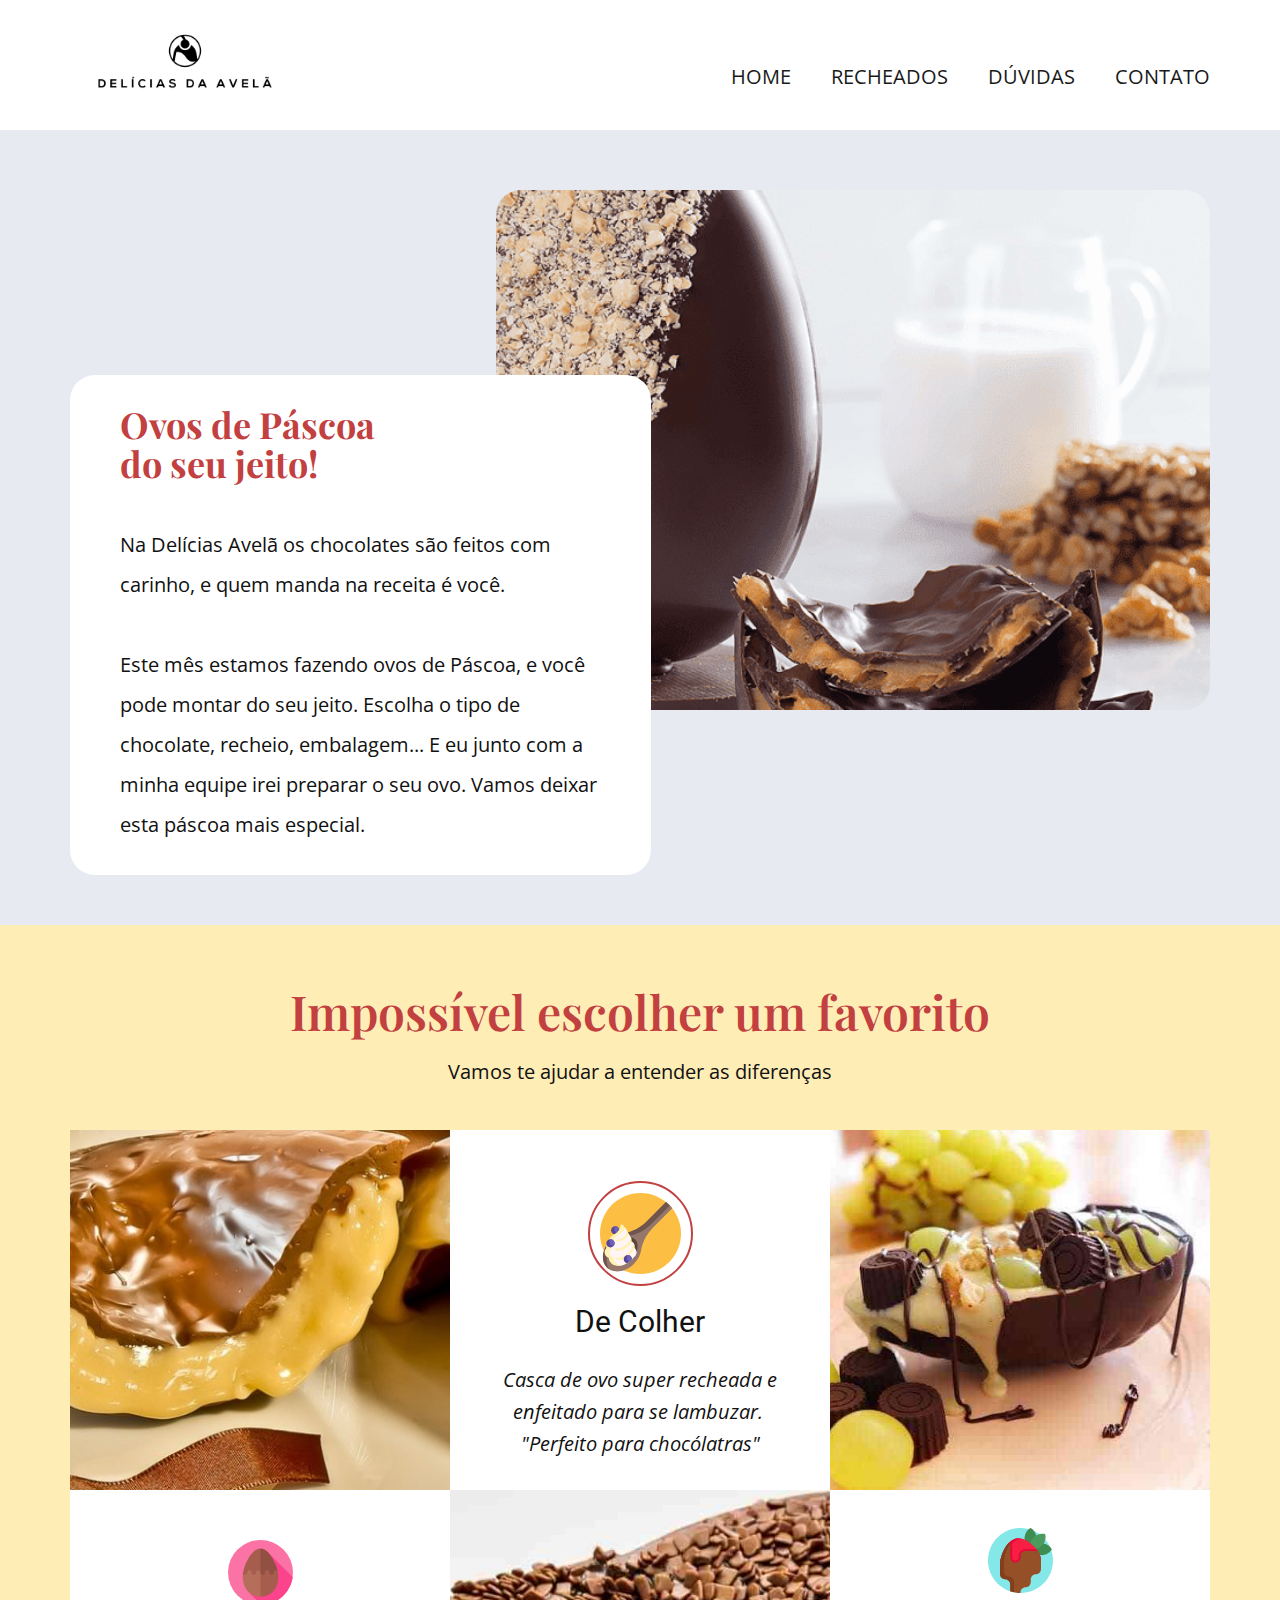
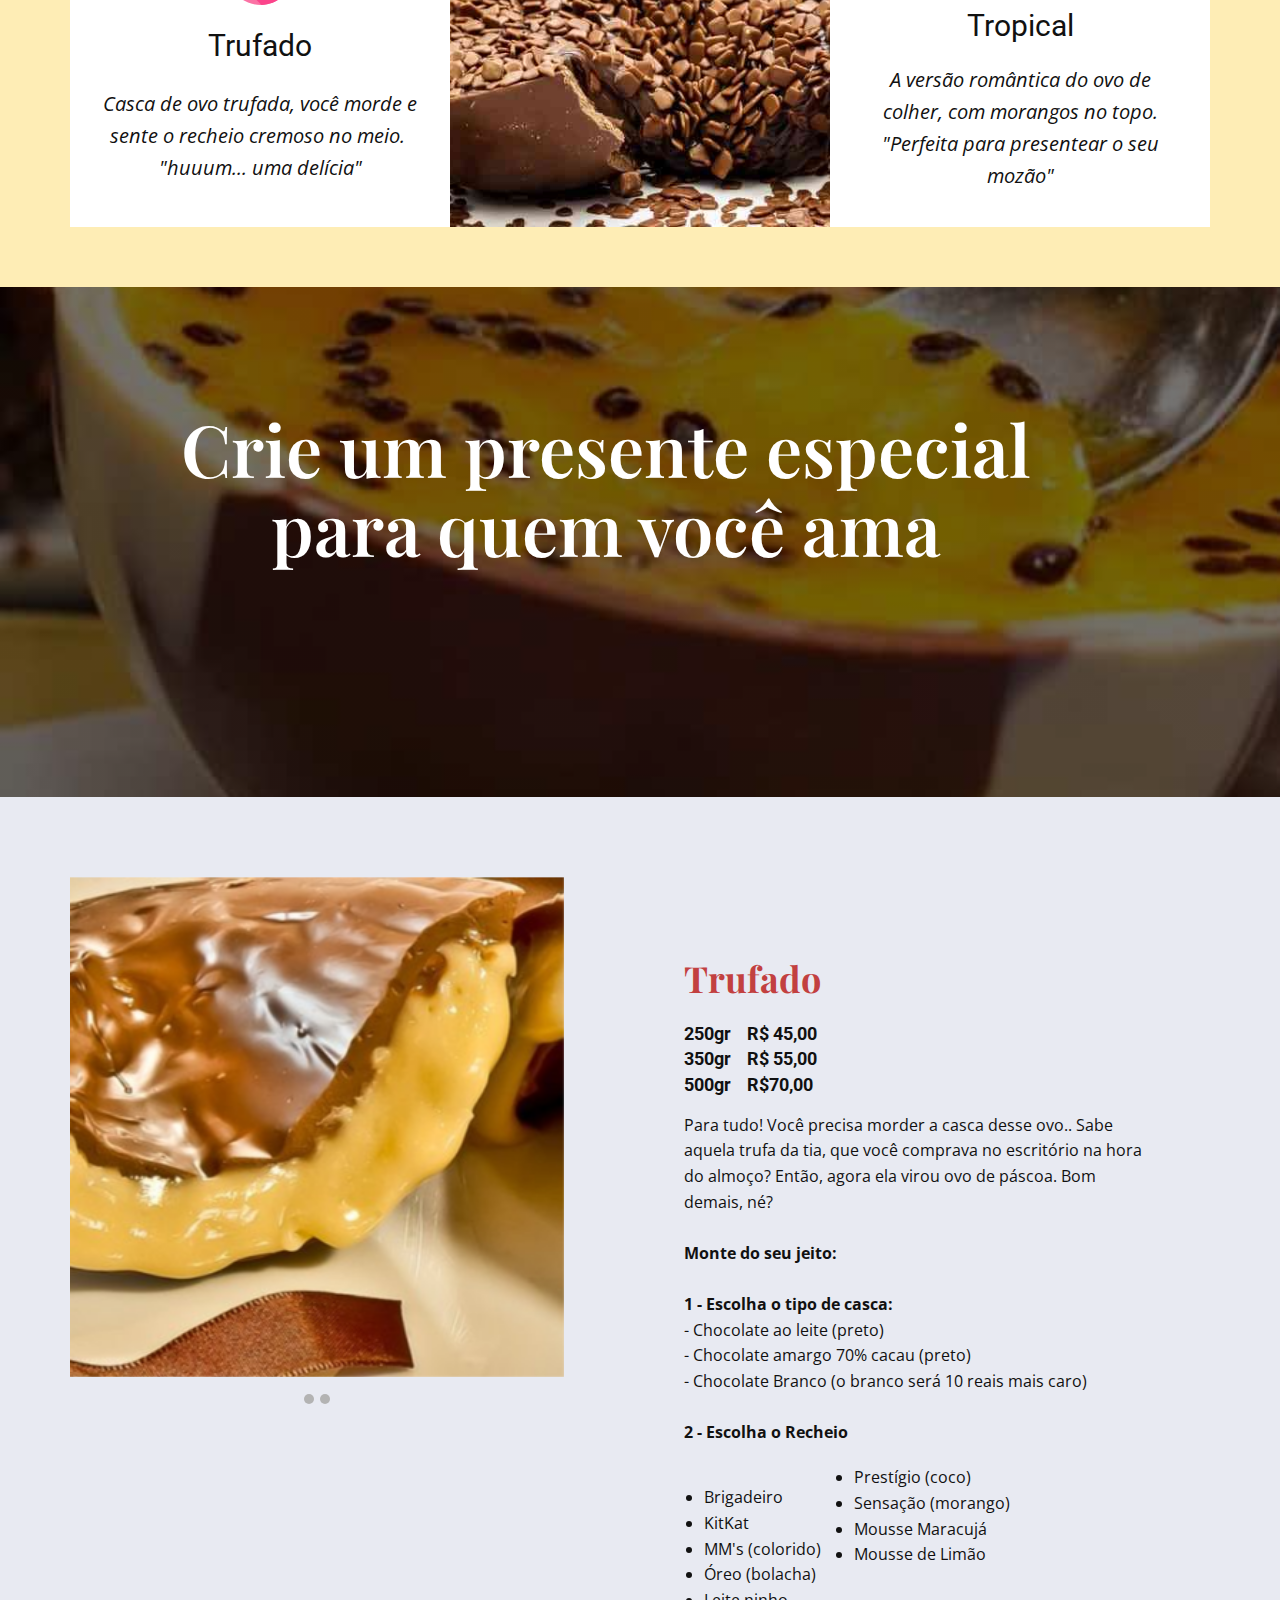
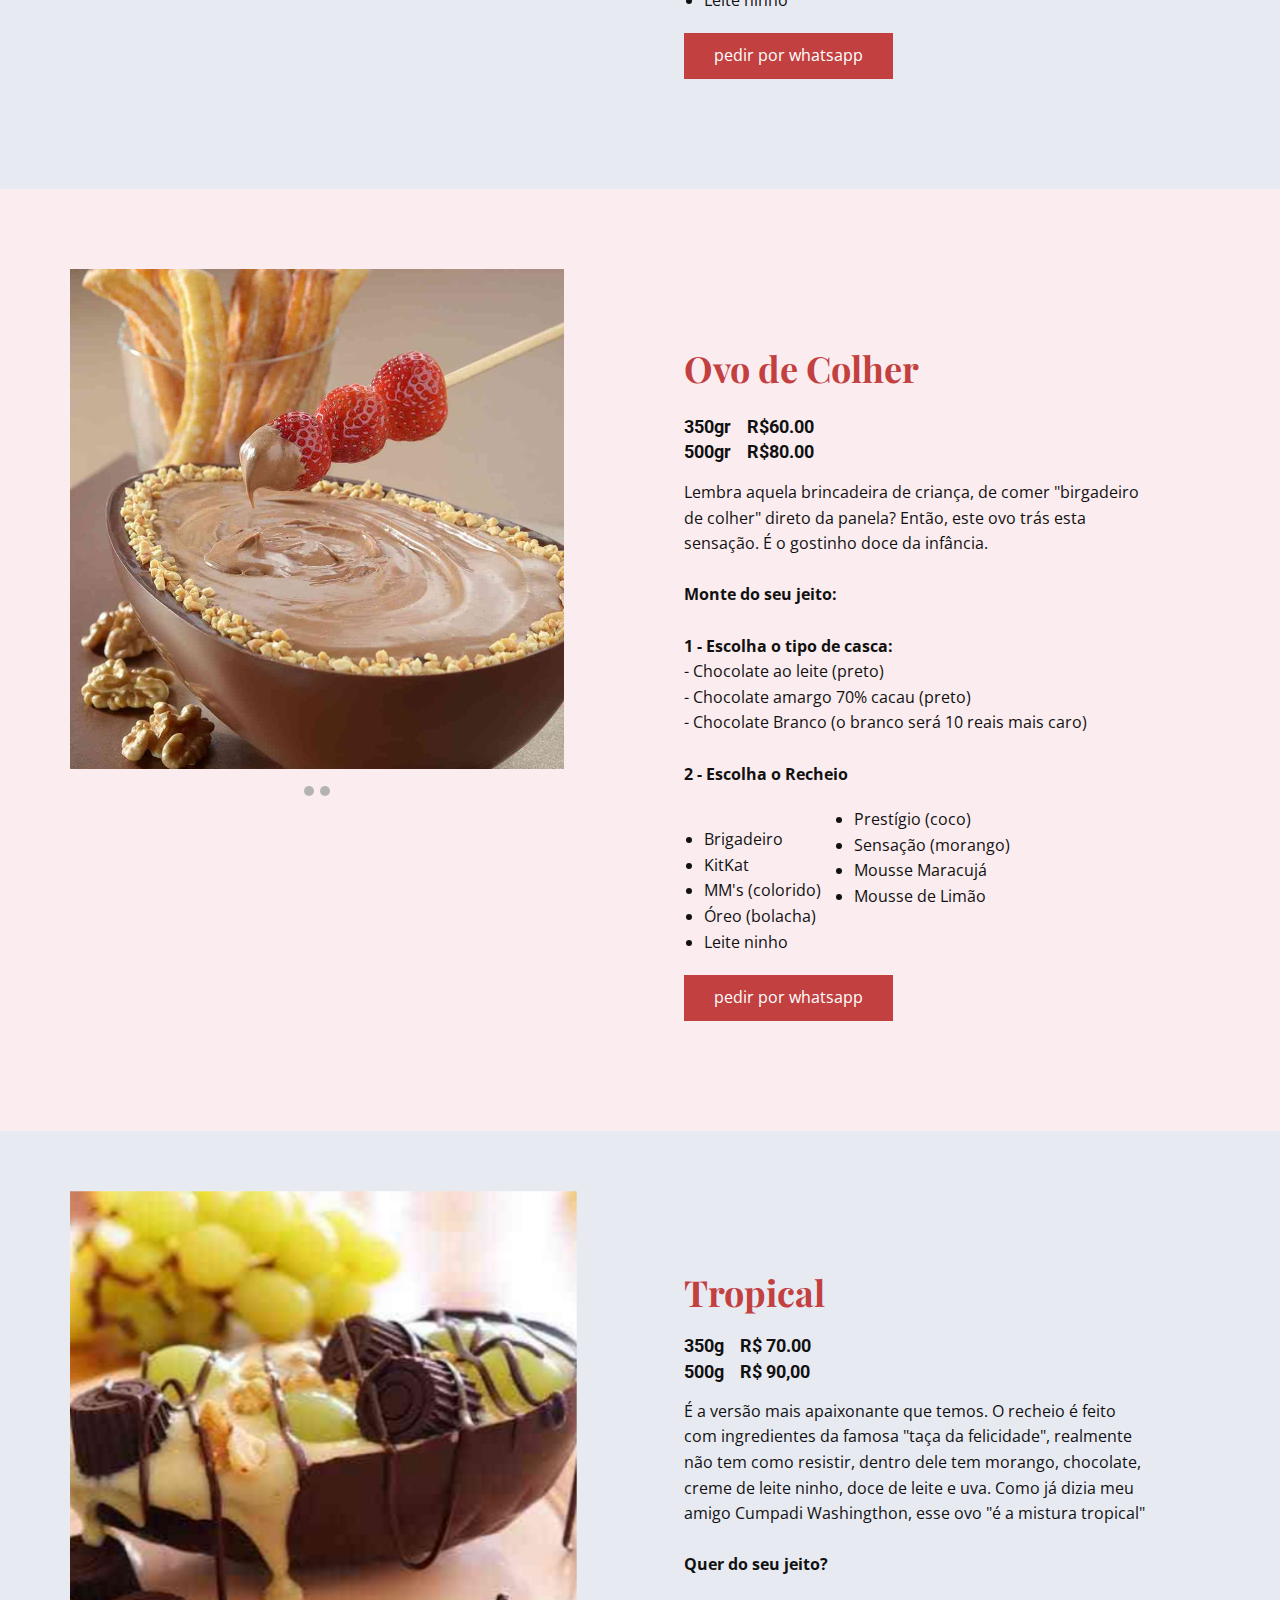
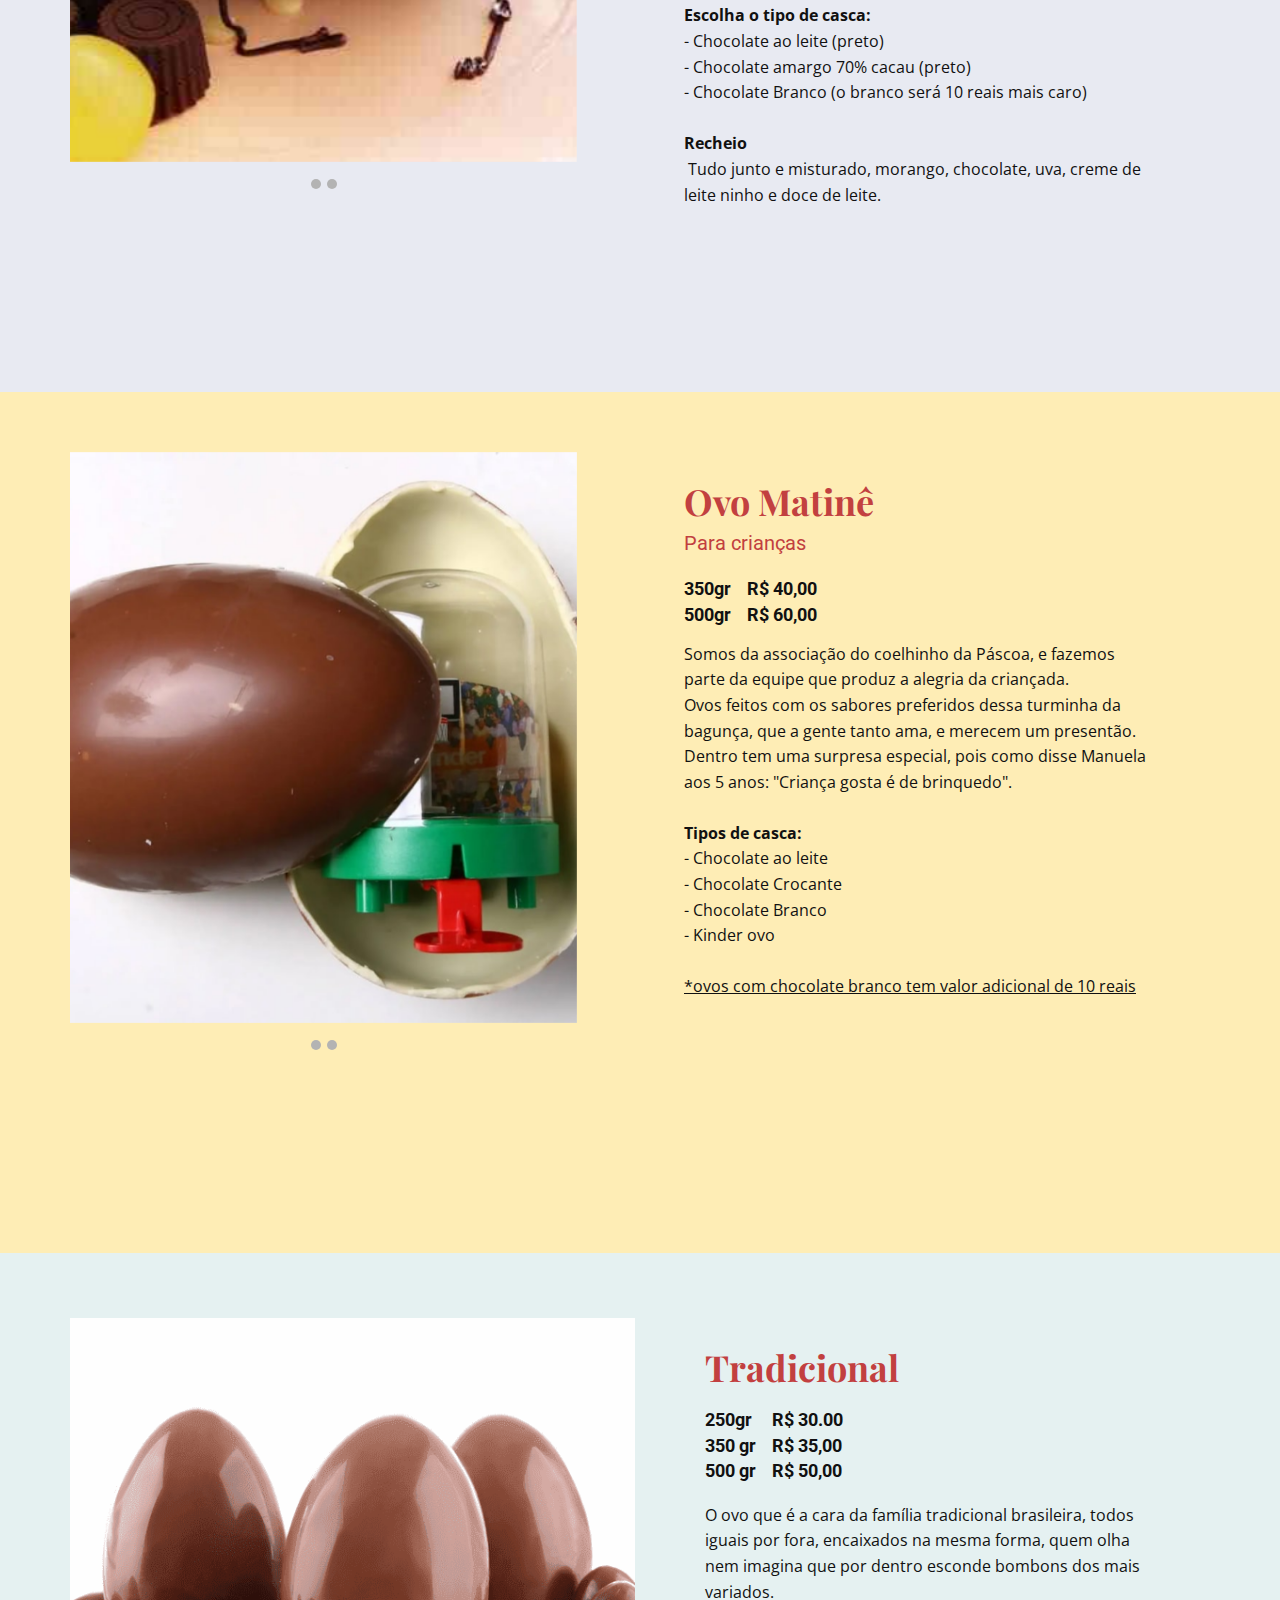
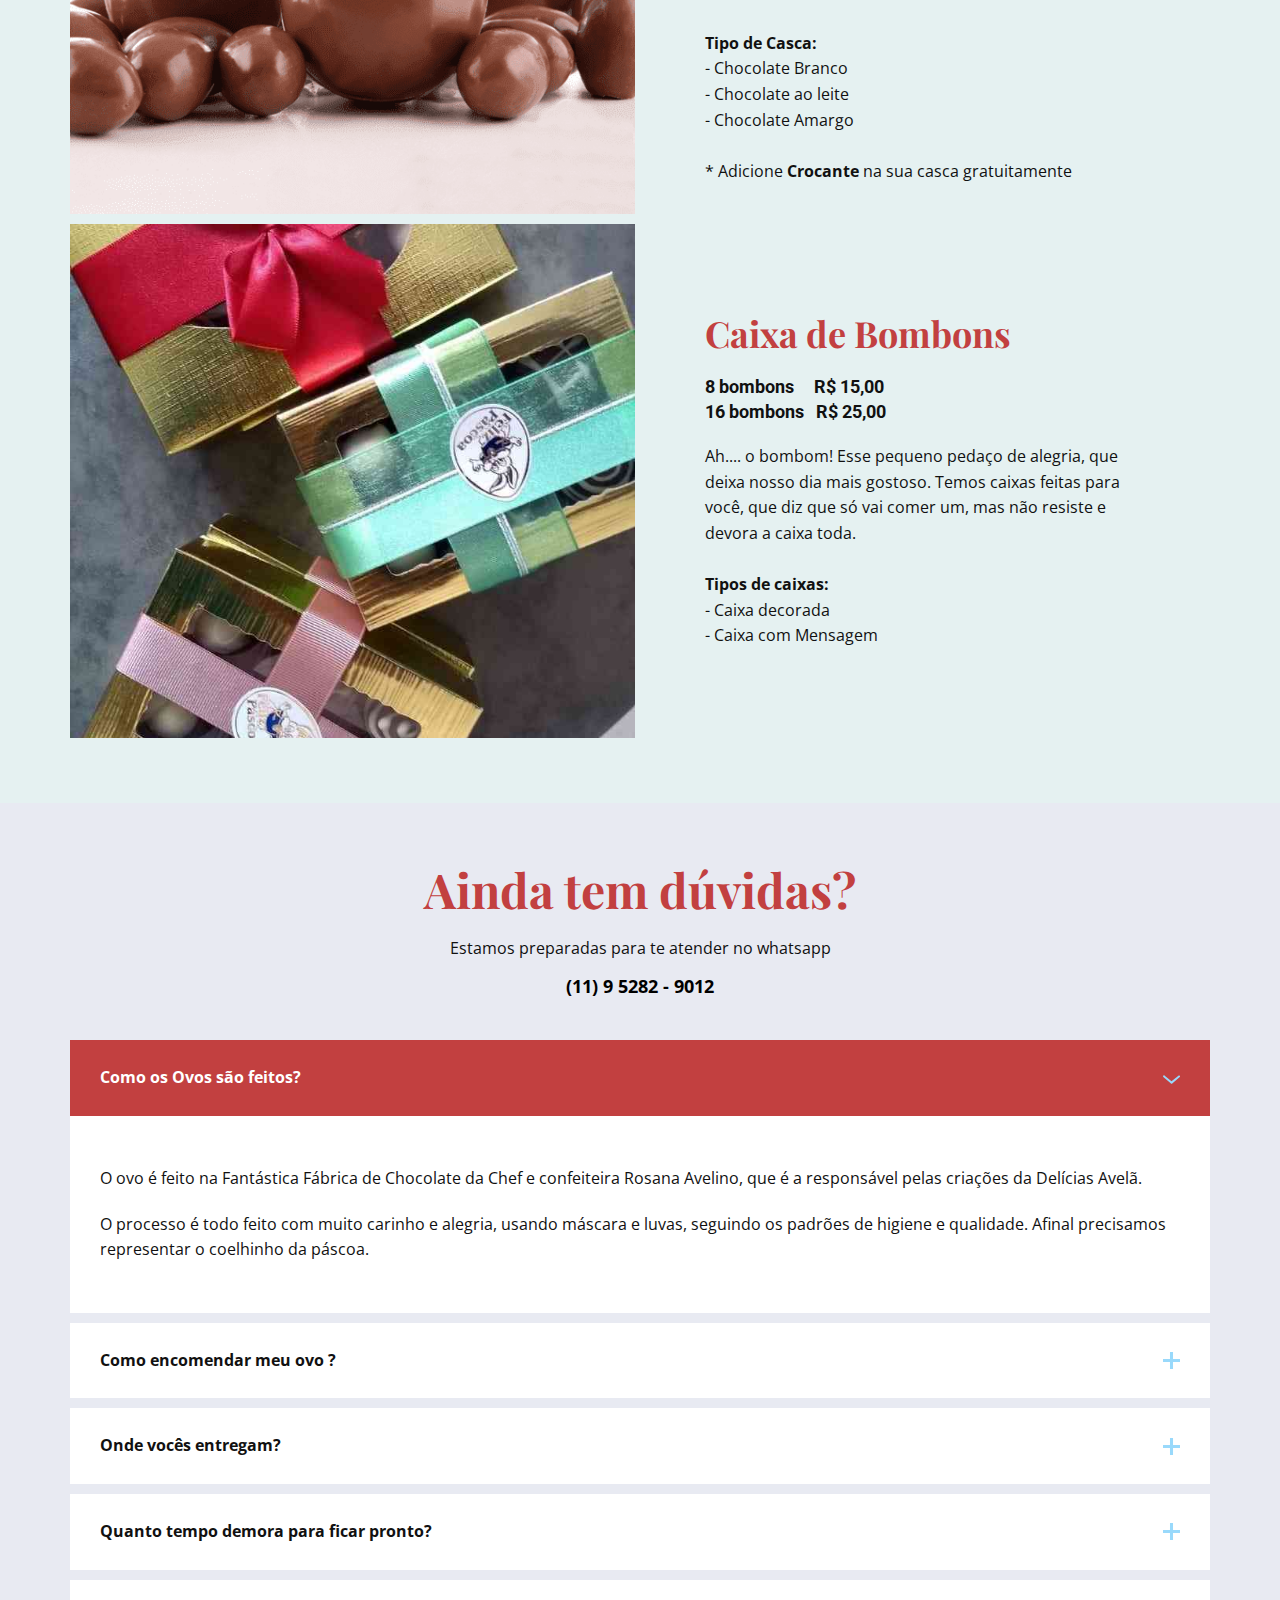
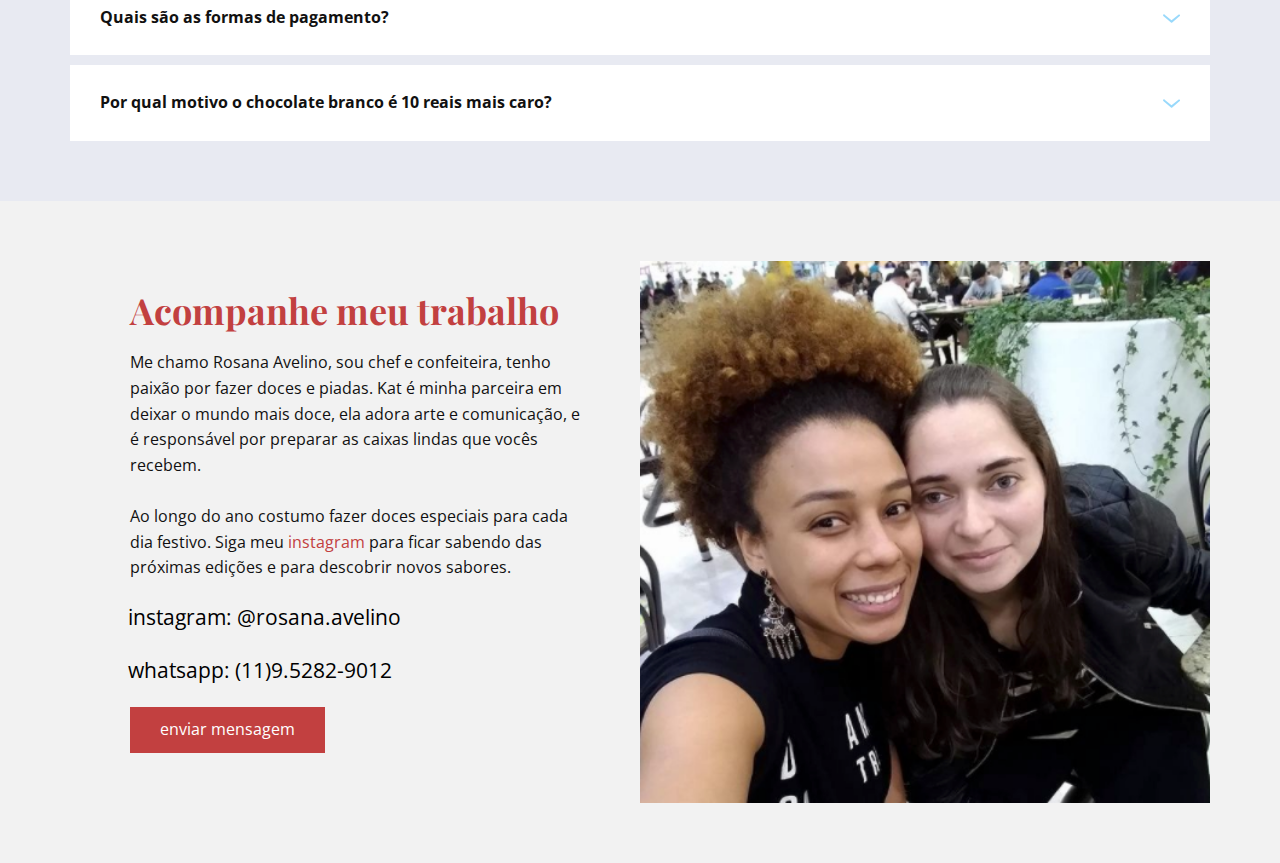
==== commit 00d32f11: "ajustes infantil" ====
--- a/index.html
+++ b/index.html
@@ -393,8 +393,9 @@
         </div>
         <div class="u-container-style u-expanded-width-sm u-expanded-width-xs u-group u-group-1">
           <div class="u-container-layout u-container-layout-3">
-            <h2 class="u-text u-text-1" spellcheck="false">Infantil<br>
+            <h2 class="u-text u-text-1" spellcheck="false">Ovo Matinê
             </h2>
+            <h5 style="margin-top:10px; color: #c23f40">Para crianças</h5>
             <h6 class="u-text u-text-2" spellcheck="false">350gr&nbsp; &nbsp; R$ 40,00<br>500gr&nbsp; &nbsp; R$ 60,00<br>
             </h6>
             <p class="u-text u-text-3" spellcheck="true">Somos da associação do coelhinho da Páscoa, e fazemos parte da equipe que produz a alegria da criançada.<br>Ovos feitos com os sabores preferidos dessa turminha da bagunça, que a gente tanto ama, e merecem um presentão. Dentro tem uma surpresa especial, pois como disse Manuela aos 5 anos: "Criança gosta é de brinquedo".<br>
--- a/nicepage.css
+++ b/nicepage.css
@@ -16537,9 +16537,8 @@
 h6 {
   margin-top: 0;
   margin-bottom: 0.5rem;
-  line-height: 1.2;
+  line-height: 1.1;
   font-weight: 500;
-  color: inherit;
 }
 h1 {
   font-size: 2.25rem;
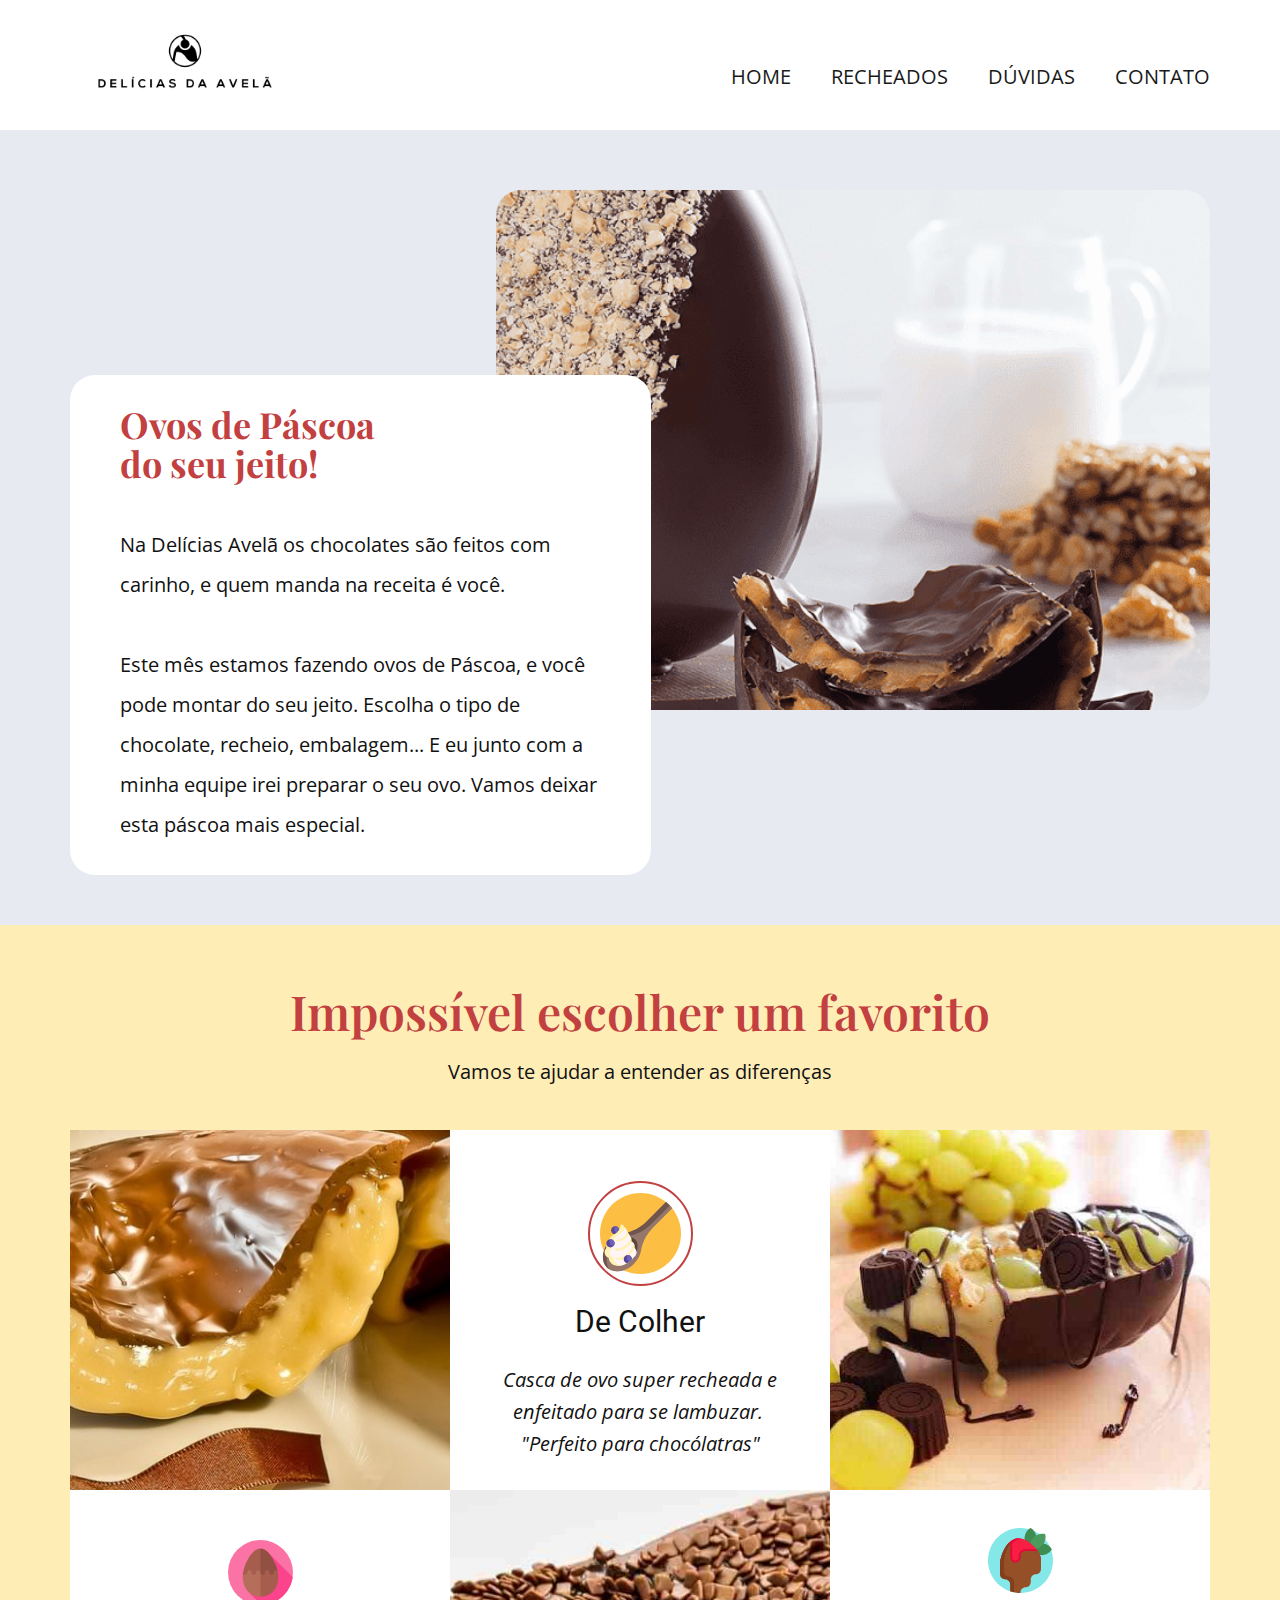
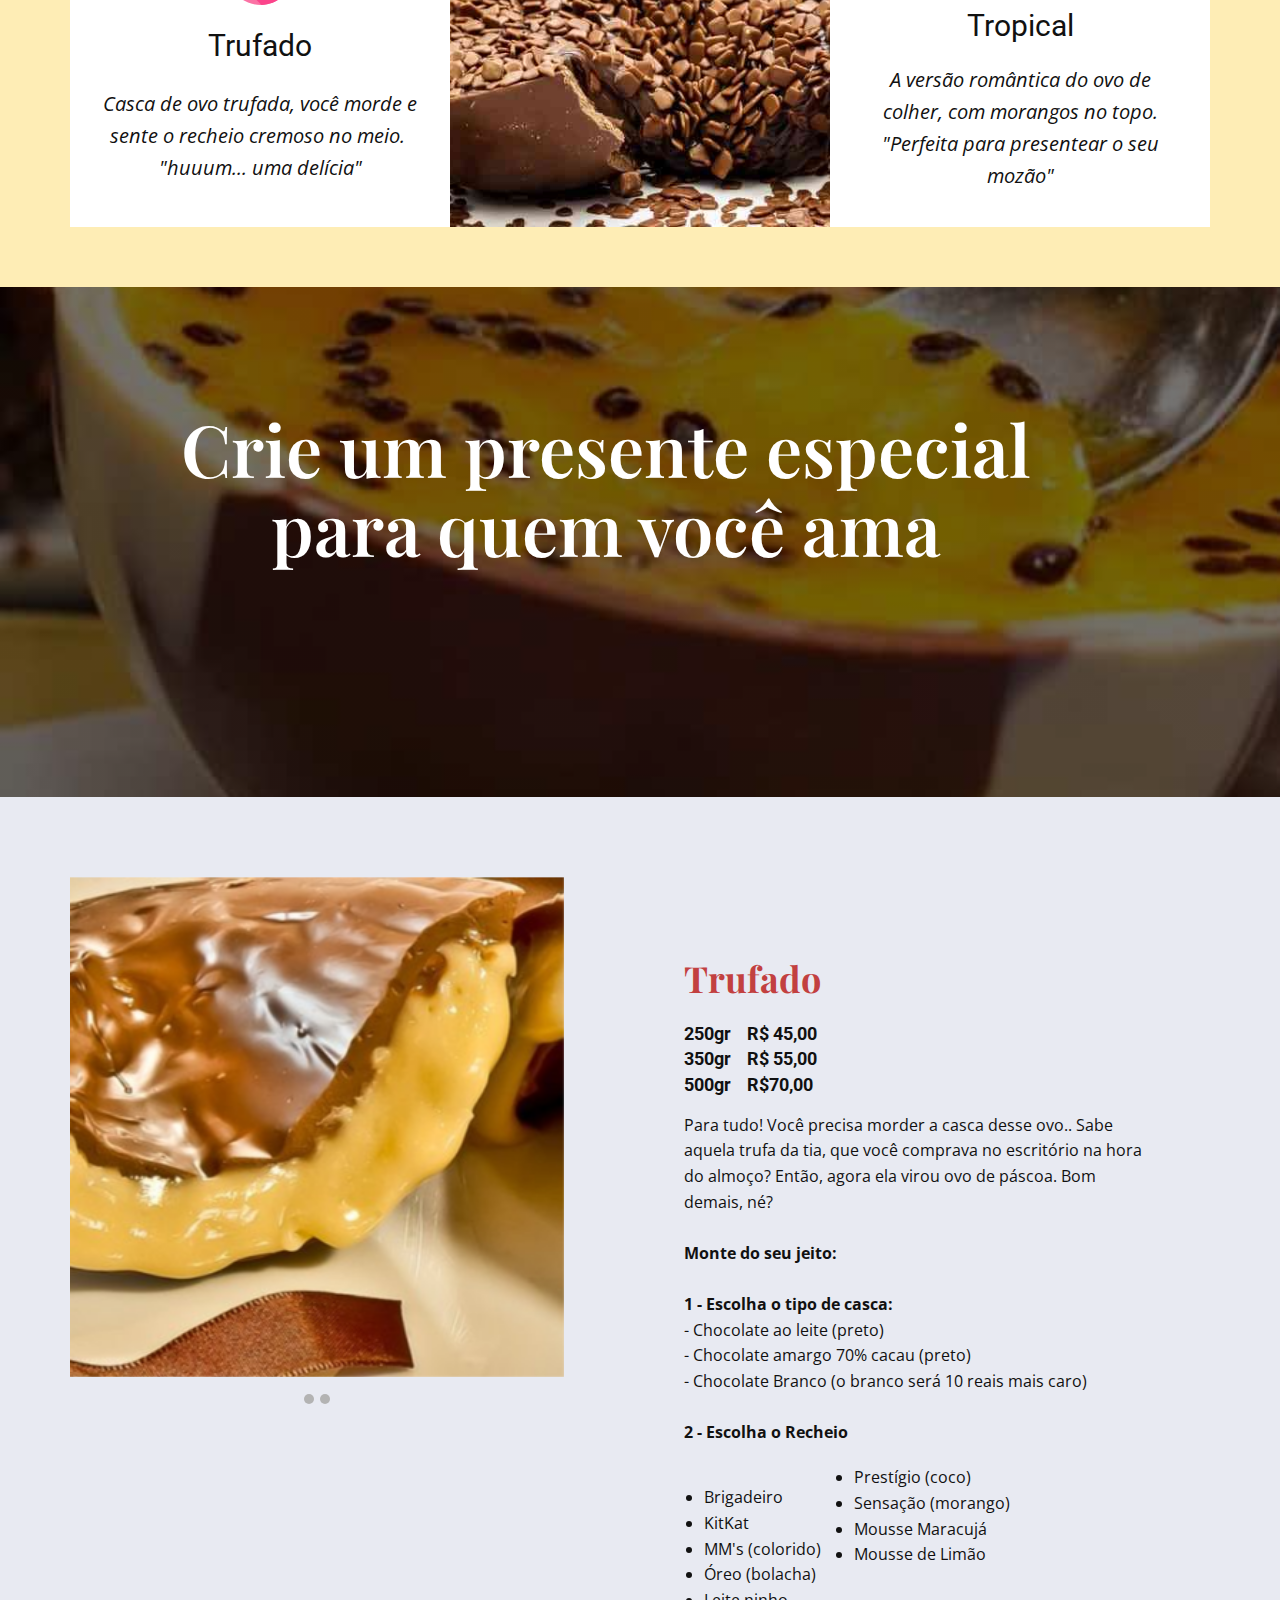
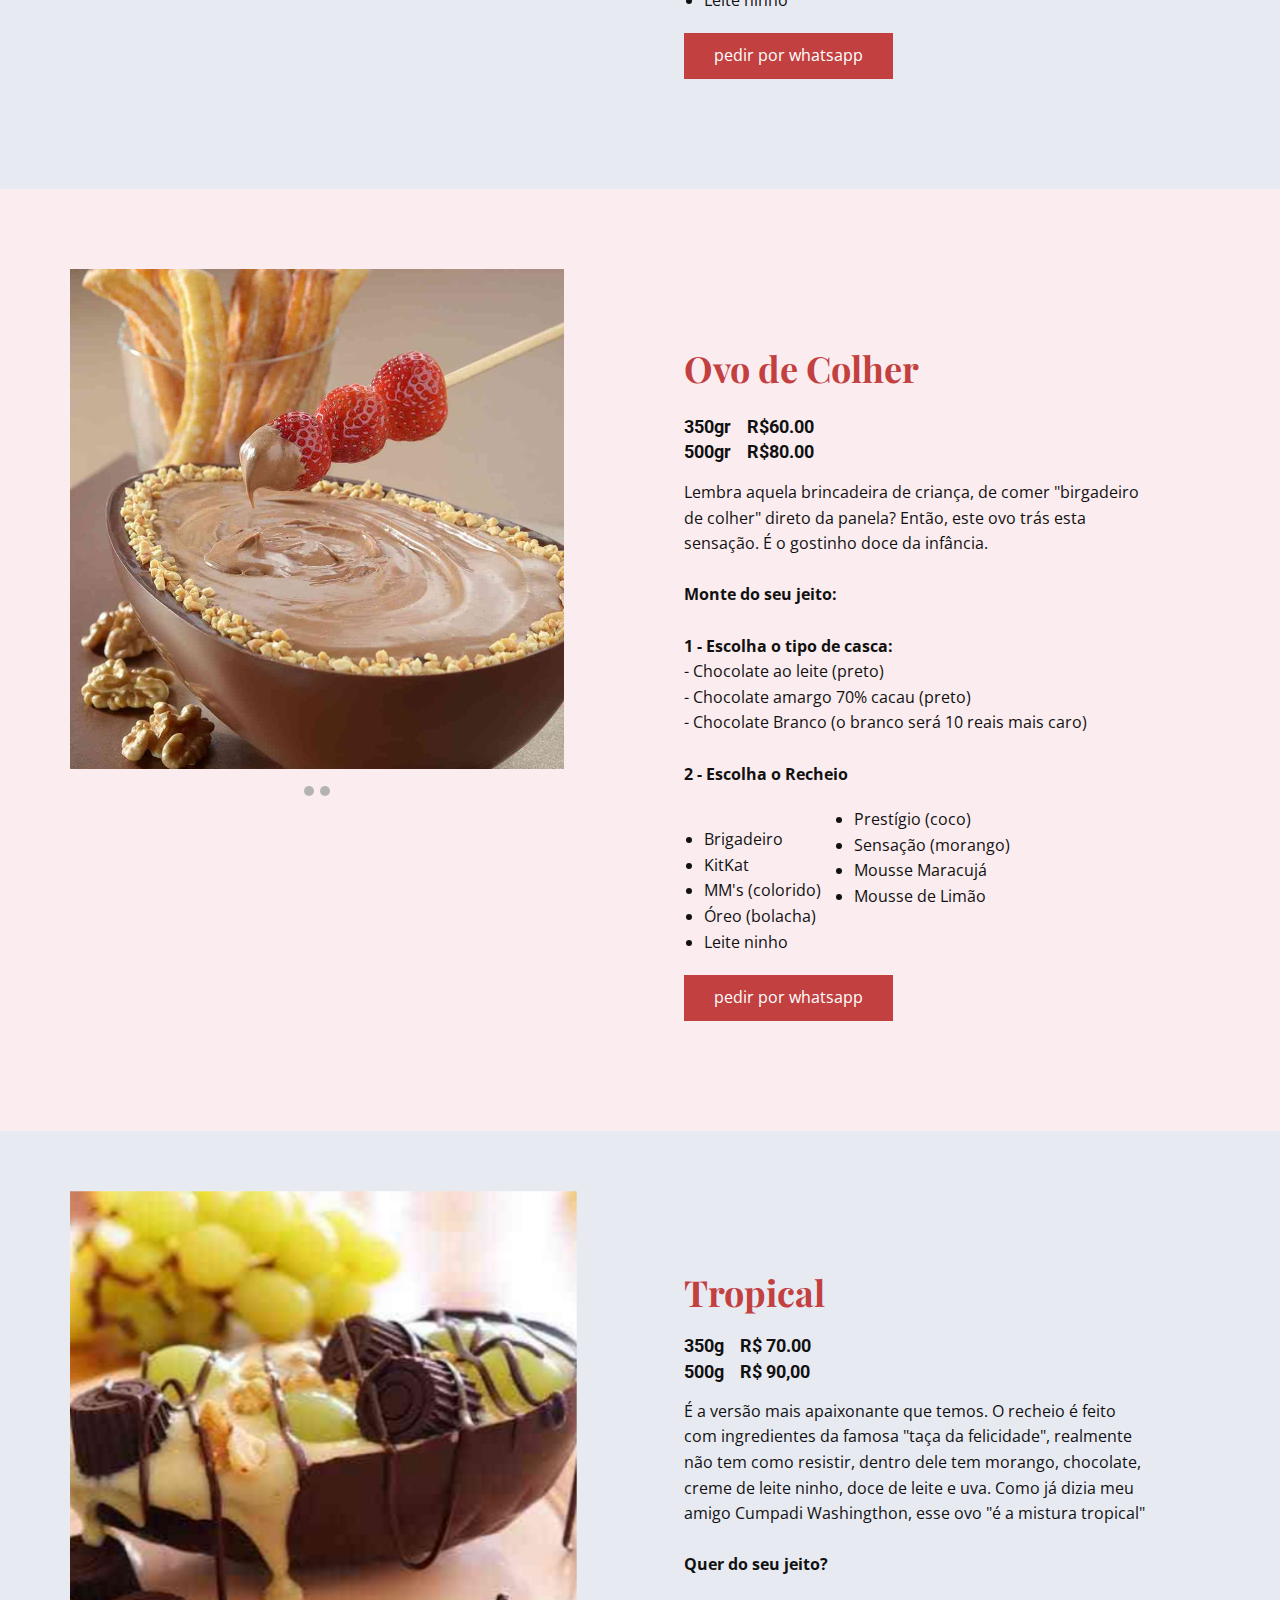
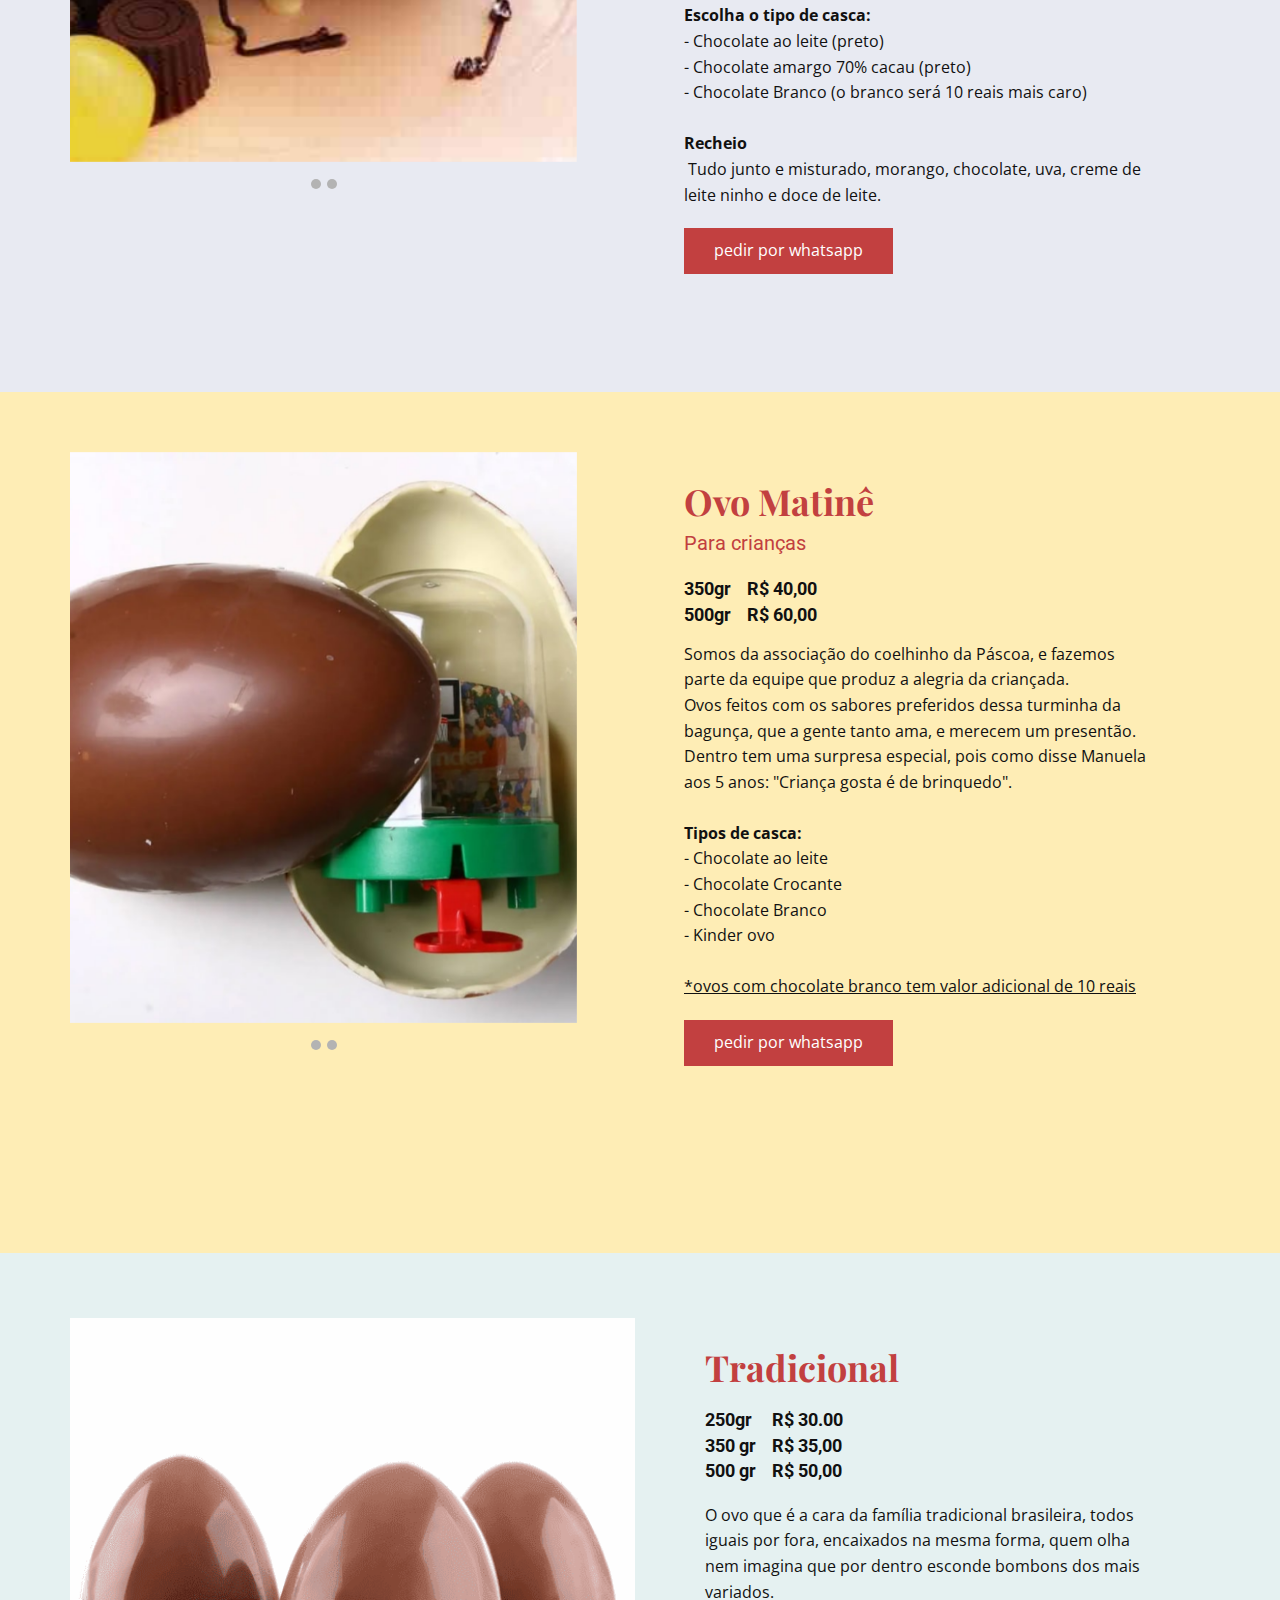
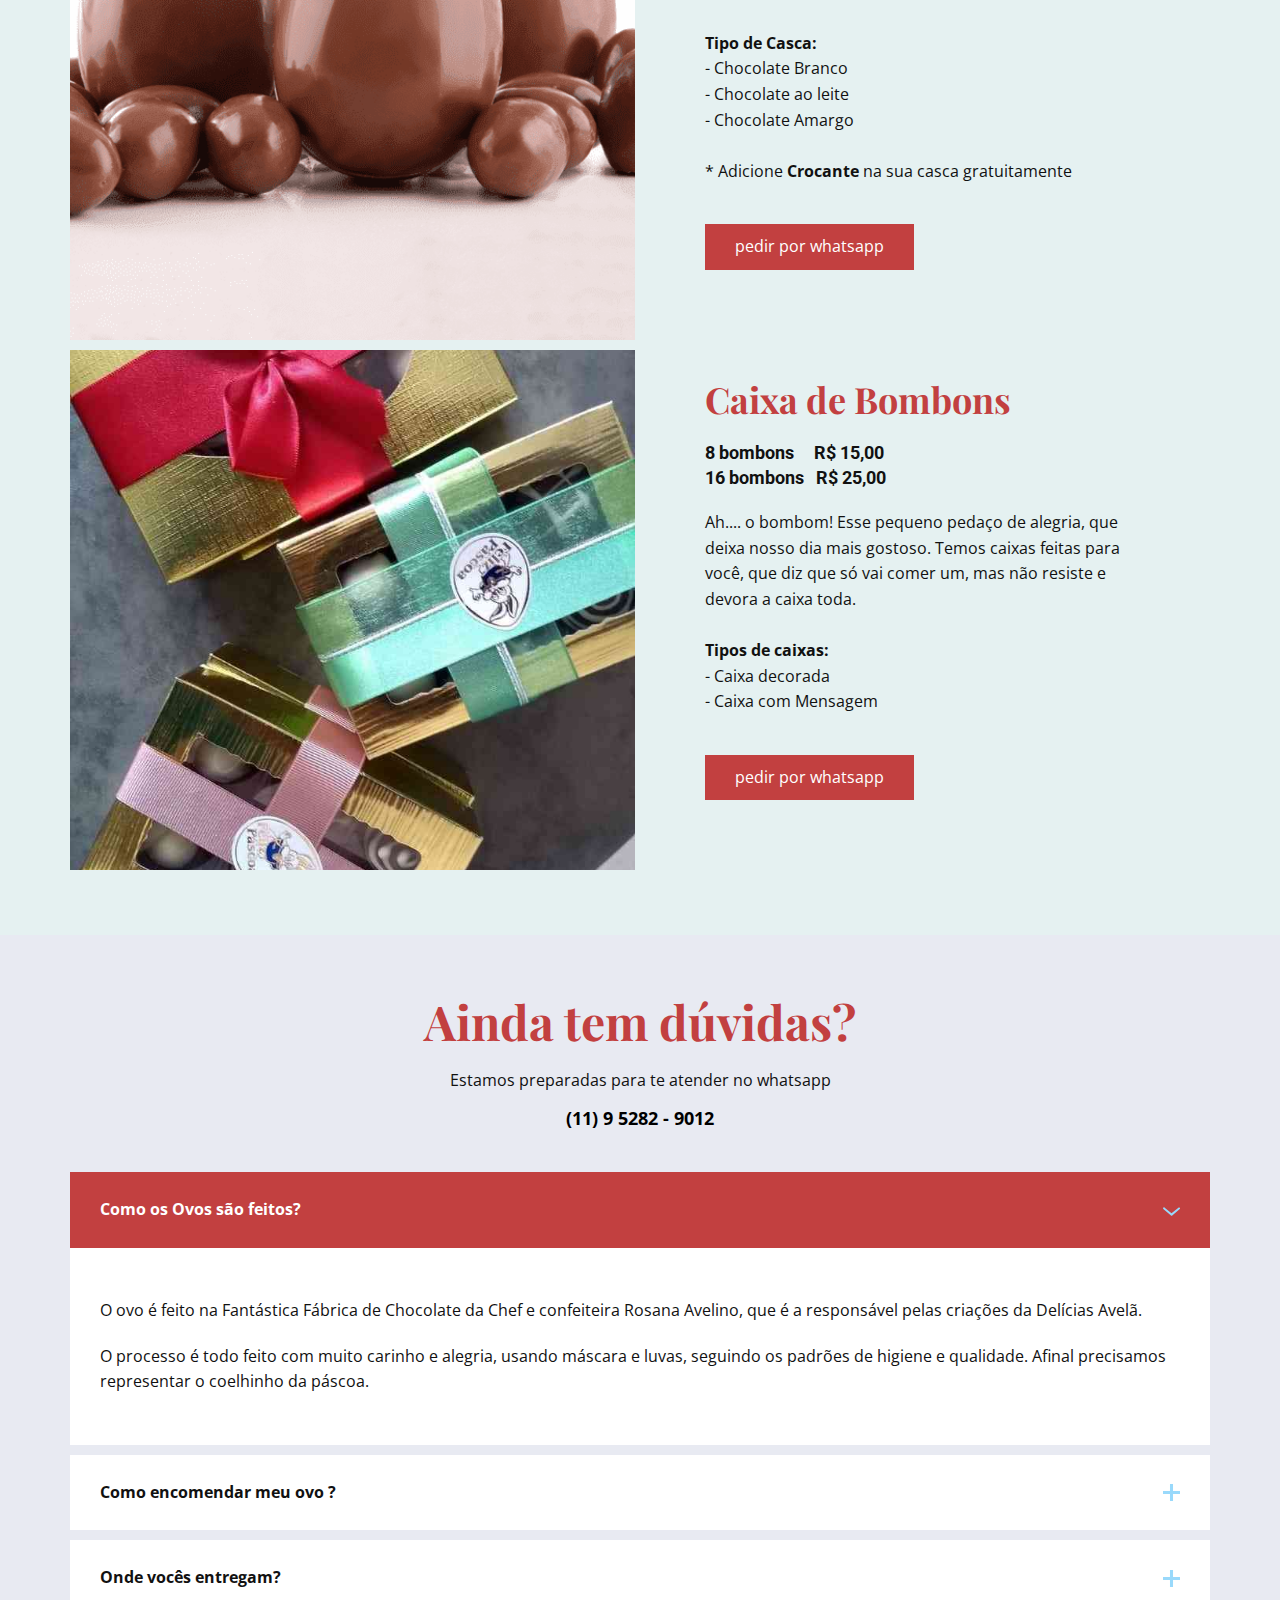
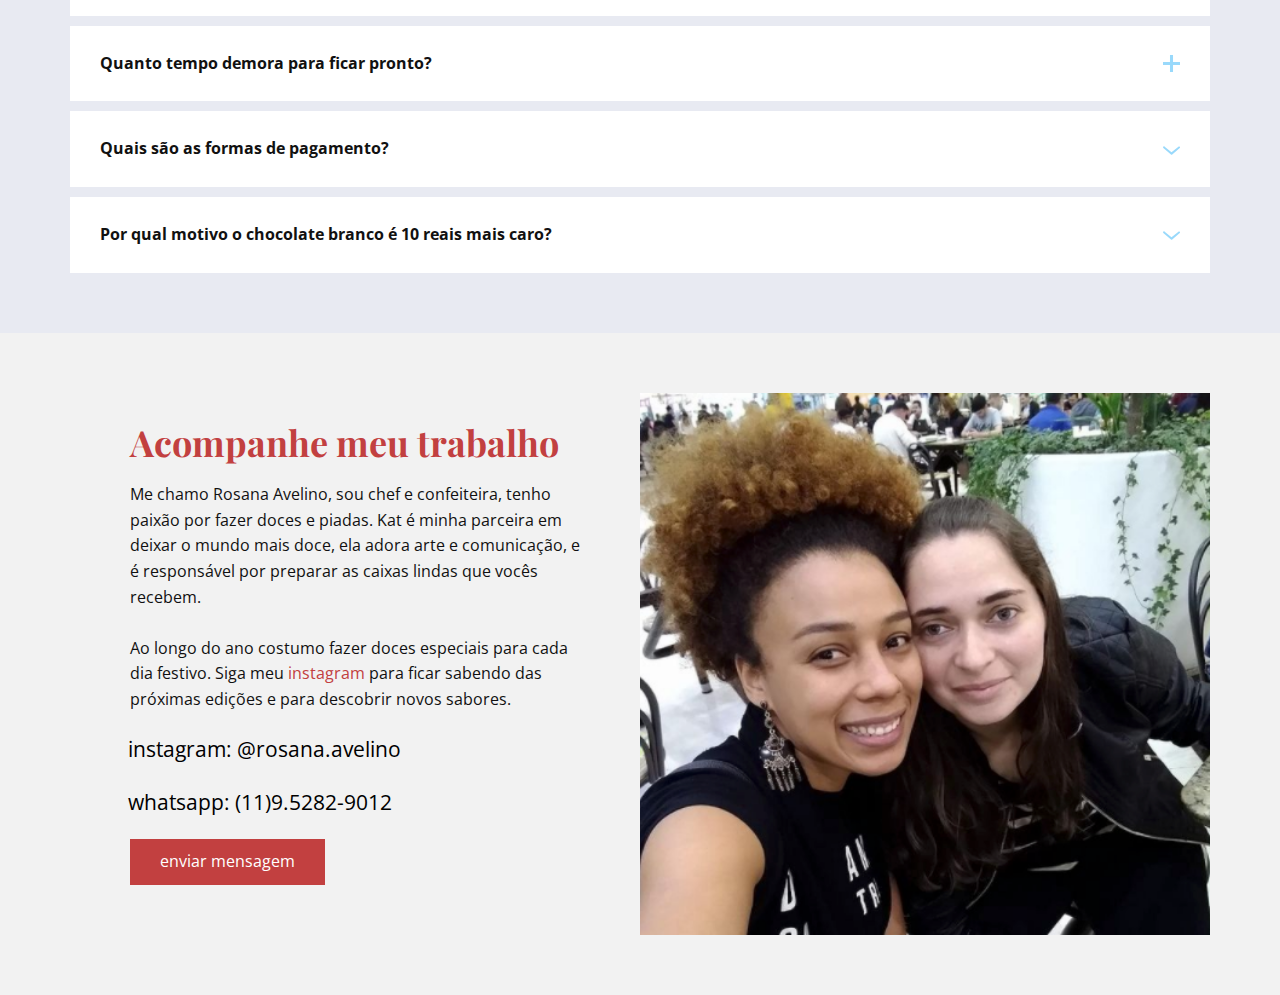
==== commit 7ae0b695: "botao whatsapp" ====
--- a/index.html
+++ b/index.html
@@ -232,7 +232,7 @@
               </ul>
             </div>
               <br>
-              <p><a href="https://api.whatsapp.com/send?phone=5511967762972&text=Olá%20Rosana,%20gostaria %20de%20encomendar%20doces%20da%20Delícias%20da%20Avelã!"
+              <p><a href="https://api.whatsapp.com/send?phone=5511952829012&text=Olá%20Rosana,%20gostaria %20de%20encomendar%20doces%20da%20Delícias%20da%20Avelã!"
                 class="u-btn">
              pedir por whatsapp
            </a></p>
@@ -303,7 +303,7 @@
             </ul>
           </div>
             <br>
-            <p><a href="https://api.whatsapp.com/send?phone=5511967762972&text=Olá%20Rosana,%20gostaria %20de%20encomendar%20doces%20da%20Delícias%20da%20Avelã!"
+            <p><a href="https://api.whatsapp.com/send?phone=5511952829012&text=Olá%20Rosana,%20gostaria %20de%20encomendar%20doces%20da%20Delícias%20da%20Avelã!"
               class="u-btn">
            pedir por whatsapp
          </a></p>
@@ -357,6 +357,10 @@
               <span style="font-weight: 700;">Recheio<br>
               </span>&nbsp;Tudo junto e misturado, morango, chocolate, uva, creme de leite ninho e doce de leite.<br>
             </p>
+            <p><a href="https://api.whatsapp.com/send?phone=5511952829012&text=Olá%20Rosana,%20gostaria %20de%20encomendar%20doces%20da%20Delícias%20da%20Avelã!"
+              class="u-btn">
+           pedir por whatsapp
+         </a></p>
           </div>
         </div>
       </div>
@@ -406,6 +410,10 @@
               <span style="text-decoration: underline !important;">*ovos com chocolate branco tem valor adicional de 10 reais</span>
               <br>
             </p>
+            <p><a href="https://api.whatsapp.com/send?phone=5511952829012&text=Olá%20Rosana,%20gostaria %20de%20encomendar%20doces%20da%20Delícias%20da%20Avelã!"
+              class="u-btn">
+           pedir por whatsapp
+         </a></p>
           </div>
         </div>
       </div>
@@ -431,6 +439,10 @@
                         </span>- Chocolate Branco<br>- Chocolate ao leite<br>- Chocolate Amargo<br>
                         <br>* Adicione <span style="font-weight: 700;">Crocante</span> na sua casca gratuitamente<br>
                       </p>
+                      <p><a href="https://api.whatsapp.com/send?phone=5511952829012&text=Olá%20Rosana,%20gostaria %20de%20encomendar%20doces%20da%20Delícias%20da%20Avelã!"
+                        class="u-btn">
+                     pedir por whatsapp
+                   </a></p>
                     </div>
                   </div>
                 </div>
@@ -450,6 +462,10 @@
                         <span style="font-weight: 700;">Tipos de caixas:<br>
                         </span>- Caixa decorada<br>- Caixa com Mensagem<br>
                       </p>
+                      <p><a href="https://api.whatsapp.com/send?phone=5511952829012&text=Olá%20Rosana,%20gostaria %20de%20encomendar%20doces%20da%20Delícias%20da%20Avelã!"
+                        class="u-btn">
+                     pedir por whatsapp
+                   </a></p>
                     </div>
                   </div>
                 </div>
@@ -464,7 +480,7 @@
         <h2 class="u-text u-text-1">Ainda tem dúvidas?</h2>
         <p class="u-text u-text-2">Estamos preparadas para te atender no whatsapp <br>
 
-                <a href="https://api.whatsapp.com/send?phone=5511967762972&text=Olá%20Rosana,%20gostaria %20de%20encomendar%20doces%20da%20Delícias%20da%20Avelã!"
+                <a href="https://api.whatsapp.com/send?phone=5511952829012&text=Olá%20Rosana,%20gostaria %20de%20encomendar%20doces%20da%20Delícias%20da%20Avelã!"
                   class="u-active-none u-btn u-button-style u-hover-none u-none u-text-black u-text-hover-custom-color-18 u-btn-1" target="_blank">
                     <span style="font-size: 1.1rem; font-weight: 700;">(11) 9 5282 - 9012</span>
                   </a>
@@ -495,7 +511,7 @@
                   </p>
                   <p>
                    <!--- <span style="font-size: 1.25rem; font-weight: 700;">(11) 9.6776-2972</span> --> 
-                    <a href="https://api.whatsapp.com/send?phone=5511967762972&text=Olá%20Rosana,%20gostaria %20de%20encomendar%20doces%20da%20Delícias%20da%20Avelã!"
+                    <a href="https://api.whatsapp.com/send?phone=5511952829012&text=Olá%20Rosana,%20gostaria %20de%20encomendar%20doces%20da%20Delícias%20da%20Avelã!"
                   class="u-active-none u-btn u-button-style u-hover-none u-none u-text-black u-text-hover-custom-color-18 u-btn-1" target="_blank">
                     <span style="font-size: 1.25rem;">whatsapp: (11) 9 5282 - 9012</span>
                   </a>
@@ -578,11 +594,11 @@
                   <a href="https://www.instagram.com/rosana.avelino/" class="u-active-none u-btn u-button-style u-hover-none u-none u-text-black u-text-hover-custom-color-16 u-btn-1" target="_blank">
                     <span style="font-size: 1.3rem;">instagram: @rosana.avelino</span></a>
                     
-                  <a href="https://api.whatsapp.com/send?phone=5511967762972&text=Olá%20Rosana,%20gostaria %20de%20encomendar%20doces%20da%20Delícias%20da%20Avelã!"
+                  <a href="https://api.whatsapp.com/send?phone=5511952829012&text=Olá%20Rosana,%20gostaria %20de%20encomendar%20doces%20da%20Delícias%20da%20Avelã!"
                   class="u-active-none u-btn u-button-style u-hover-none u-none u-text-black u-text-hover-custom-color-18 u-btn-1" target="_blank">
                     <span style="font-size: 1.3rem;">whatsapp: (11)9.5282-9012</span>
                   </a>
-                  <a href="https://api.whatsapp.com/send?phone=5511967762972&text=Olá%20Rosana,%20gostaria %20de%20encomendar%20doces%20da%20Delícias%20da%20Avelã!"
+                  <a href="https://api.whatsapp.com/send?phone=5511952829012&text=Olá%20Rosana,%20gostaria %20de%20encomendar%20doces%20da%20Delícias%20da%20Avelã!"
                    class="u-btn">
                    enviar mensagem
                   </a>
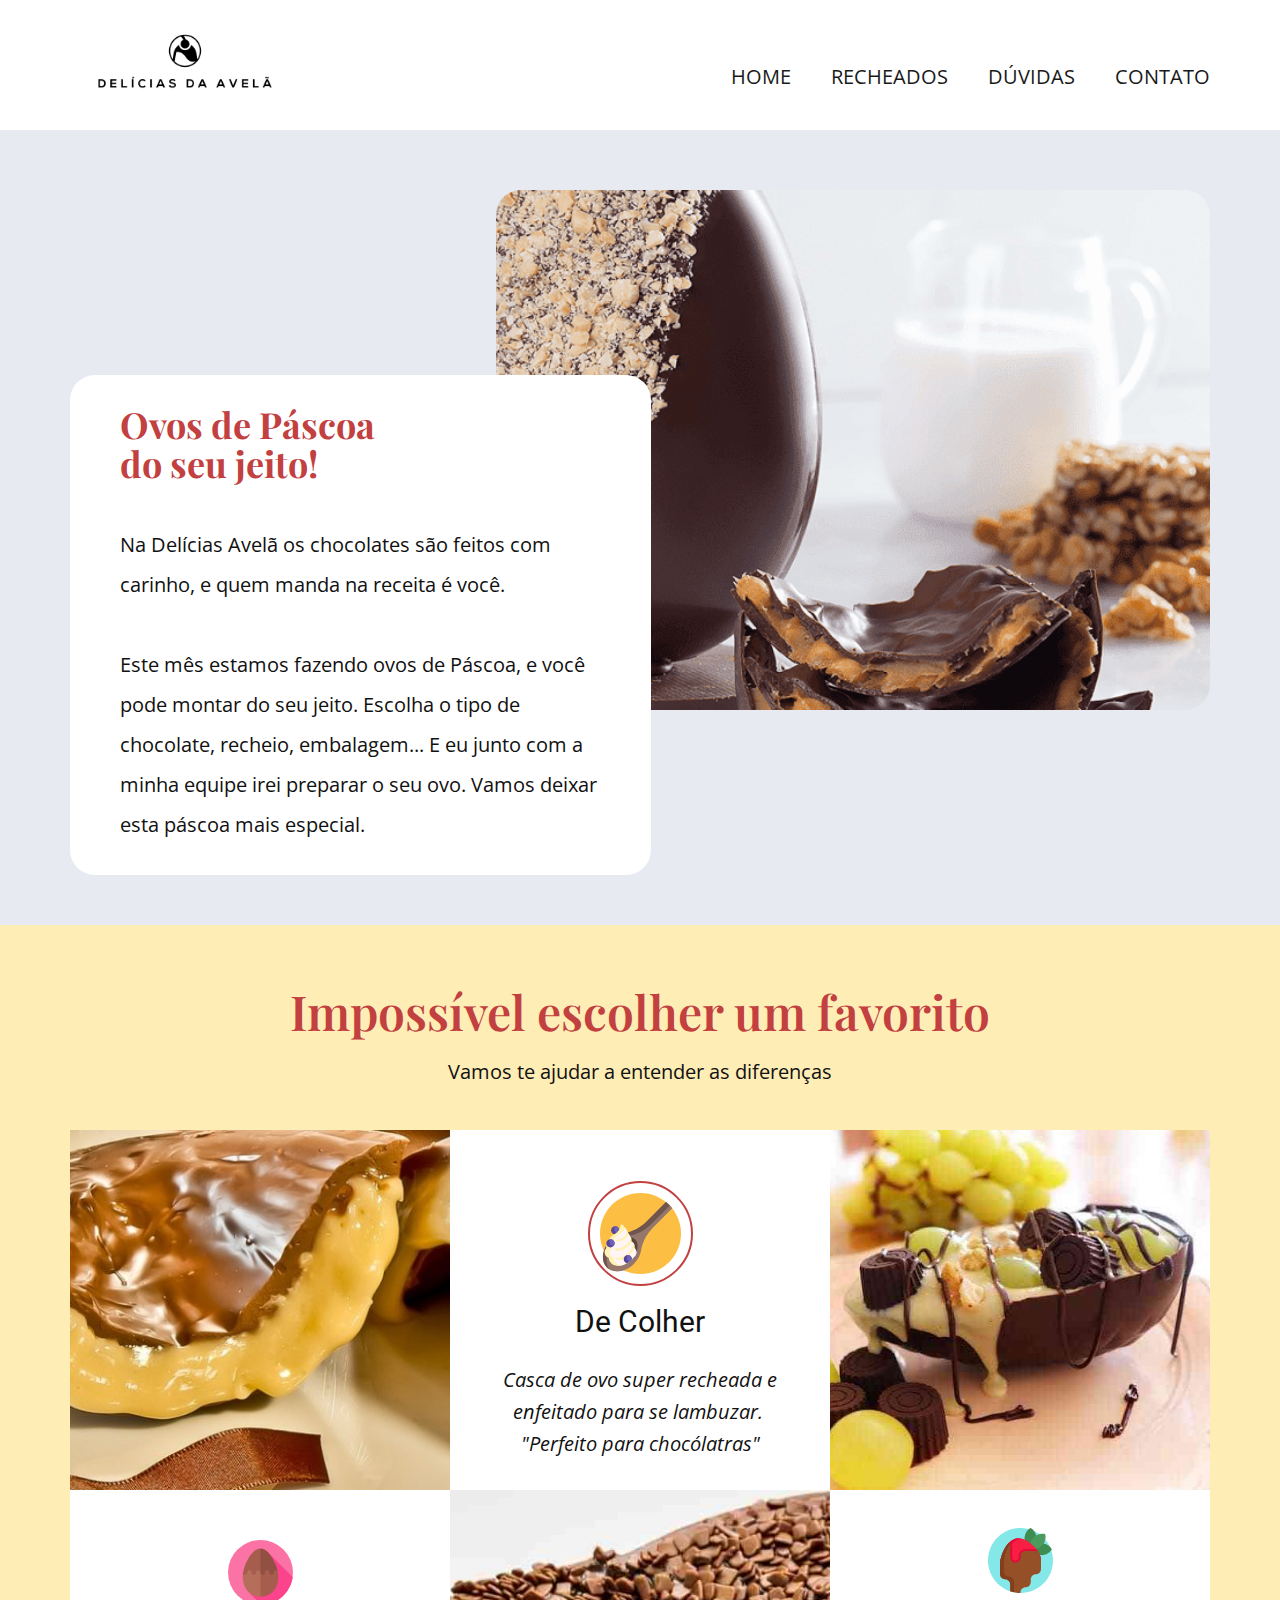
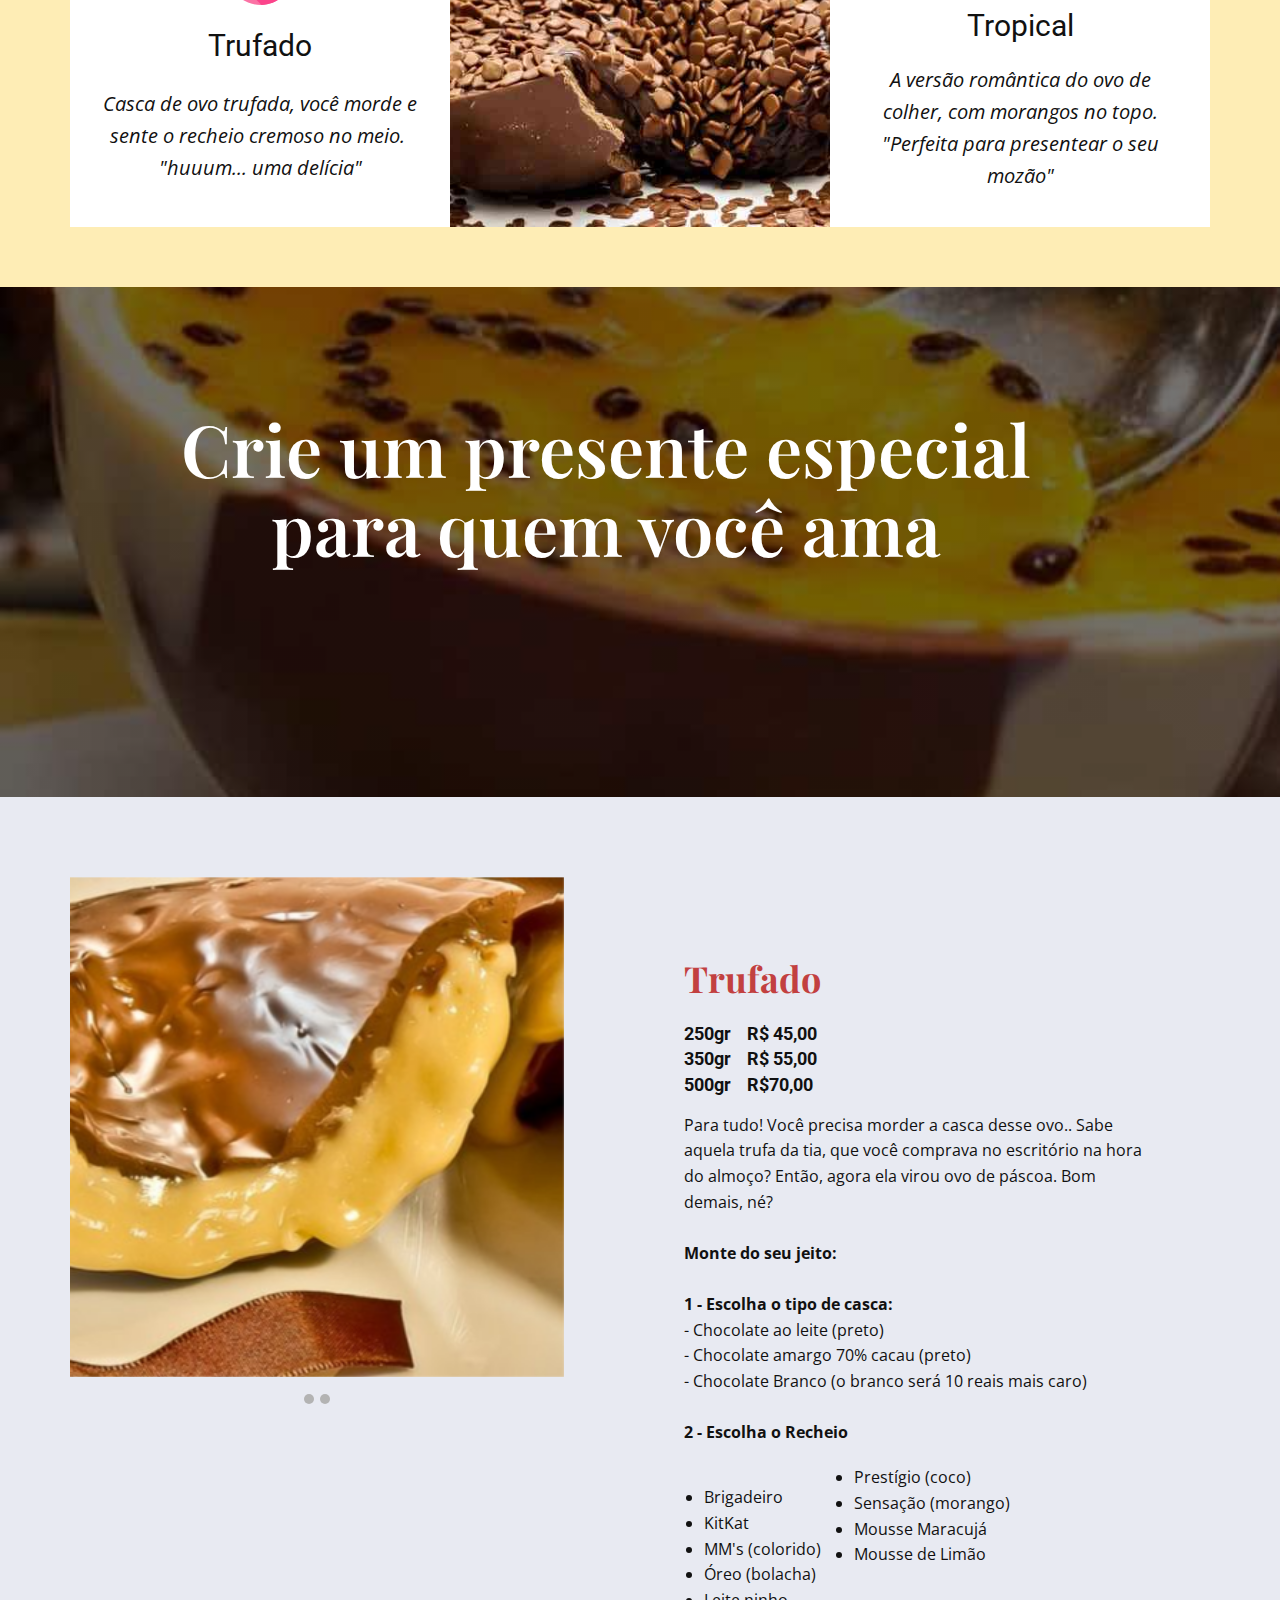
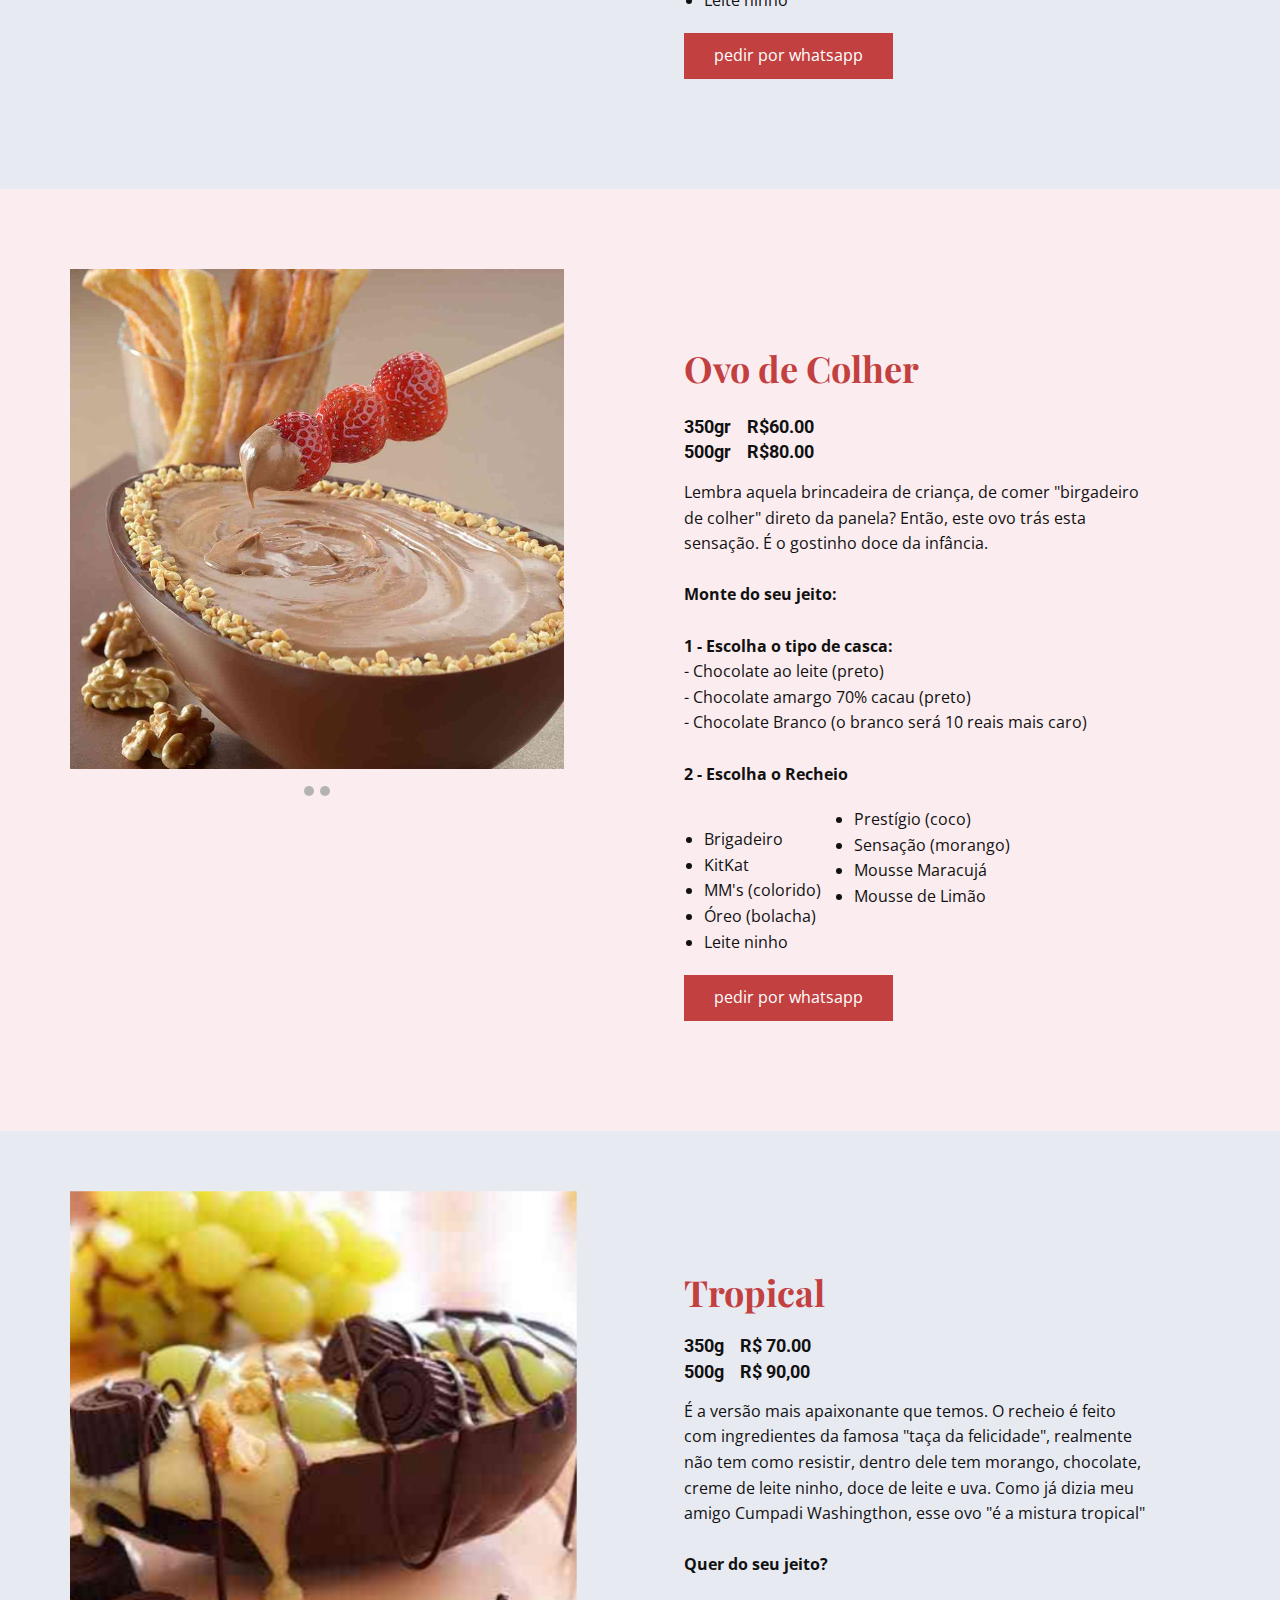
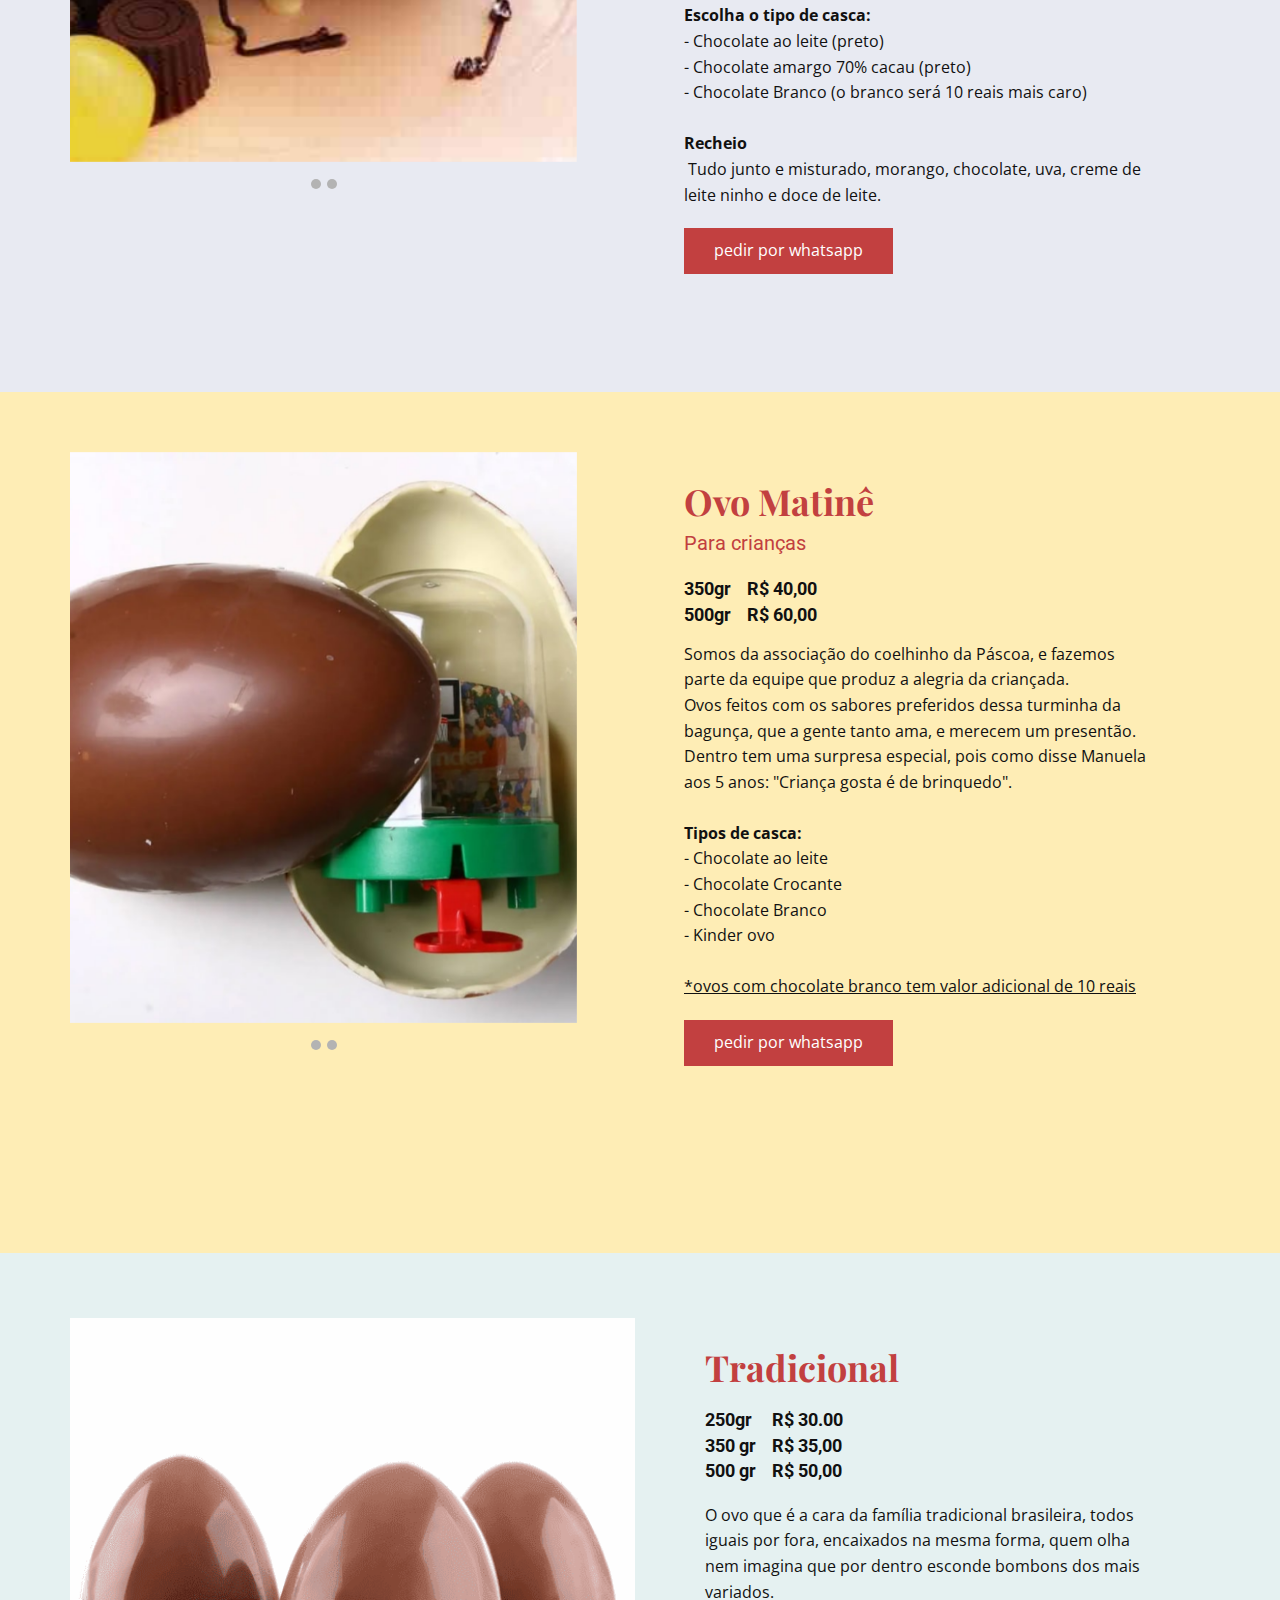
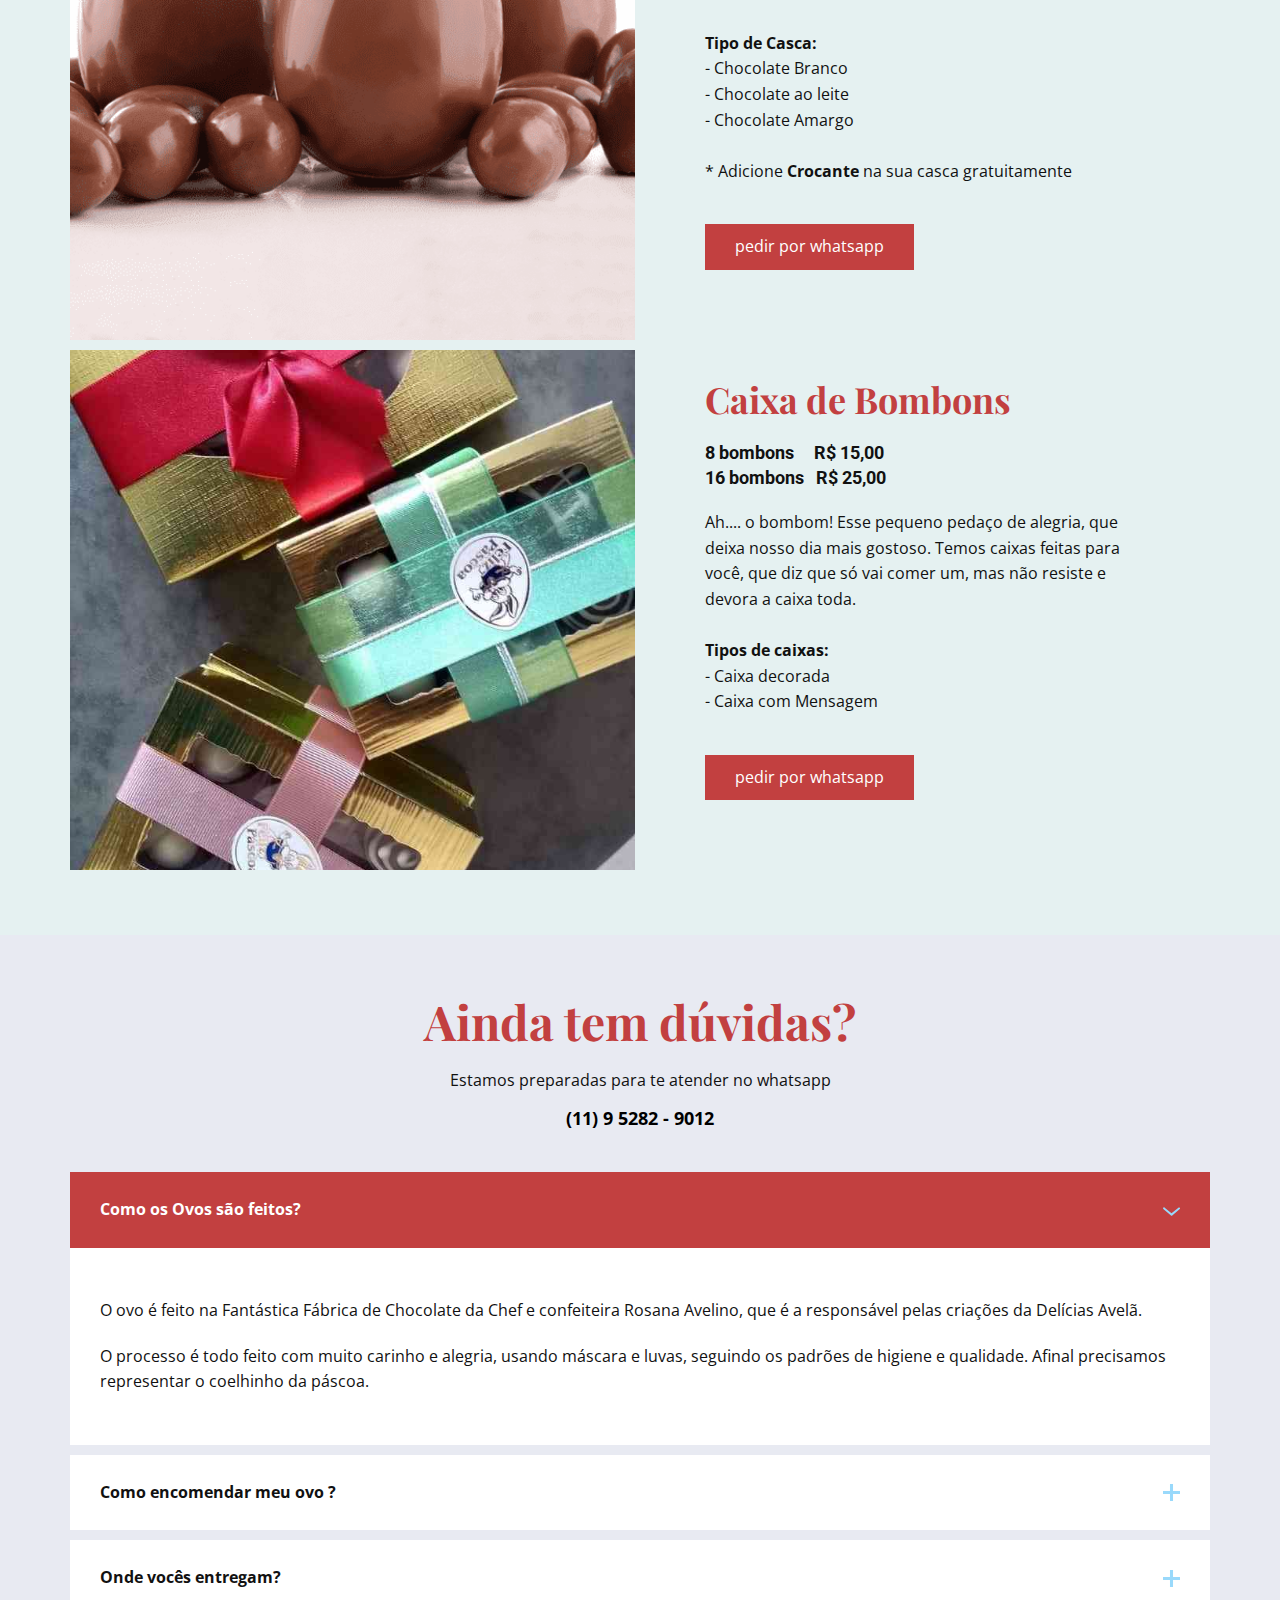
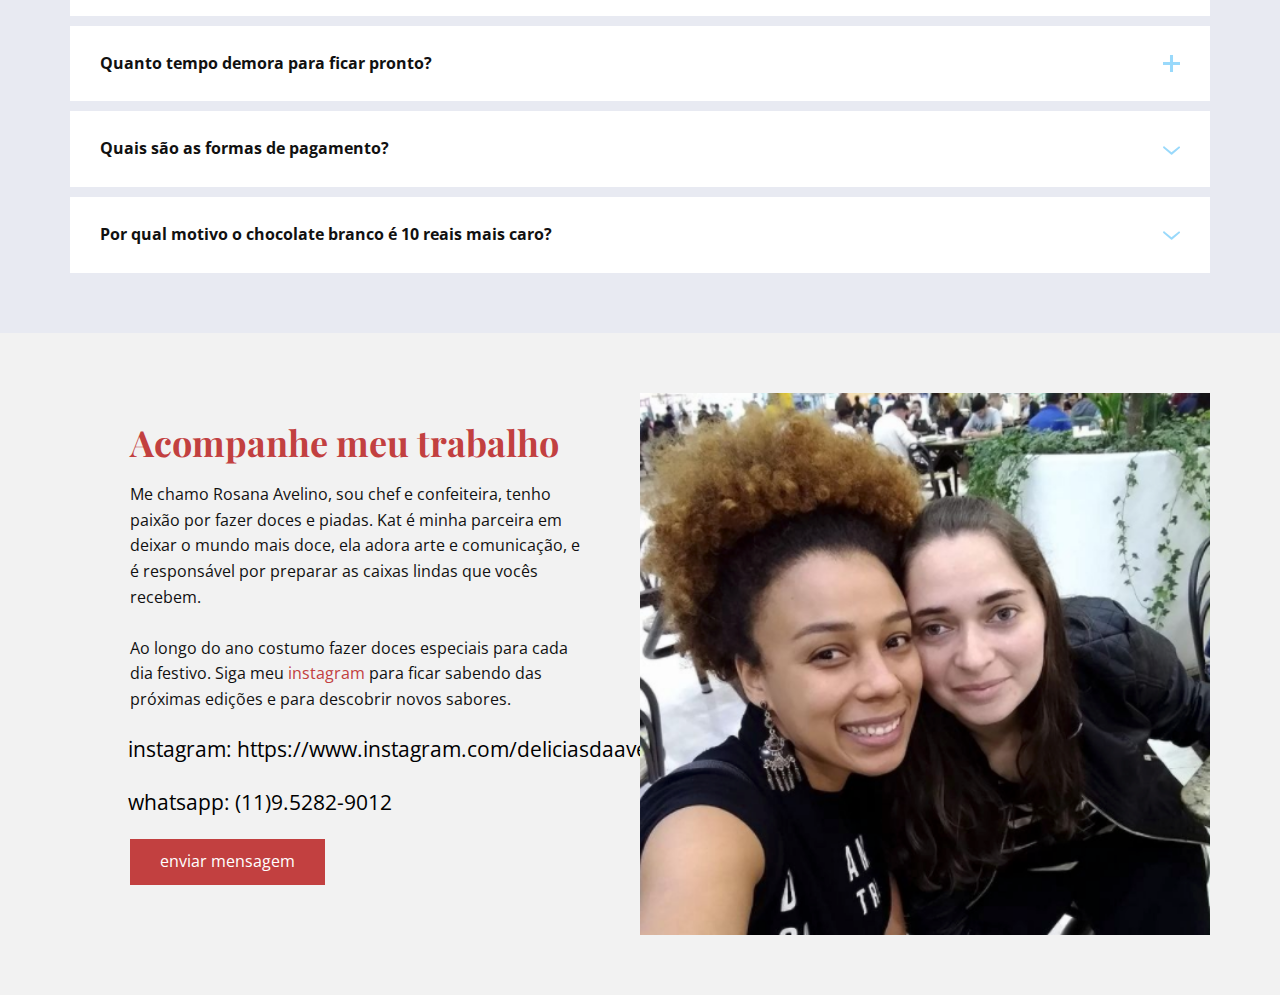
==== commit 24fc4756: "update instagram account" ====
--- a/index.html
+++ b/index.html
@@ -589,10 +589,10 @@
                     Kat é minha parceira em deixar o mundo mais doce, ela adora arte e comunicação, e é responsável por preparar as caixas lindas que vocês recebem. 
                     <br><br>
 
-                    Ao longo do ano costumo fazer doces especiais para cada dia festivo. Siga meu <a href="https://www.instagram.com/rosana.avelino/">instagram</a> para ficar sabendo das próximas edições e para descobrir novos sabores.
+                    Ao longo do ano costumo fazer doces especiais para cada dia festivo. Siga meu <a href="https://www.instagram.com/deliciasdaavela/">instagram</a> para ficar sabendo das próximas edições e para descobrir novos sabores.
                   </p>
-                  <a href="https://www.instagram.com/rosana.avelino/" class="u-active-none u-btn u-button-style u-hover-none u-none u-text-black u-text-hover-custom-color-16 u-btn-1" target="_blank">
-                    <span style="font-size: 1.3rem;">instagram: @rosana.avelino</span></a>
+                  <a href="https://www.instagram.com/deliciasdaavela/" class="u-active-none u-btn u-button-style u-hover-none u-none u-text-black u-text-hover-custom-color-16 u-btn-1" target="_blank">
+                    <span style="font-size: 1.3rem;">instagram: https://www.instagram.com/deliciasdaavela</span></a>
                     
                   <a href="https://api.whatsapp.com/send?phone=5511952829012&text=Olá%20Rosana,%20gostaria %20de%20encomendar%20doces%20da%20Delícias%20da%20Avelã!"
                   class="u-active-none u-btn u-button-style u-hover-none u-none u-text-black u-text-hover-custom-color-18 u-btn-1" target="_blank">
